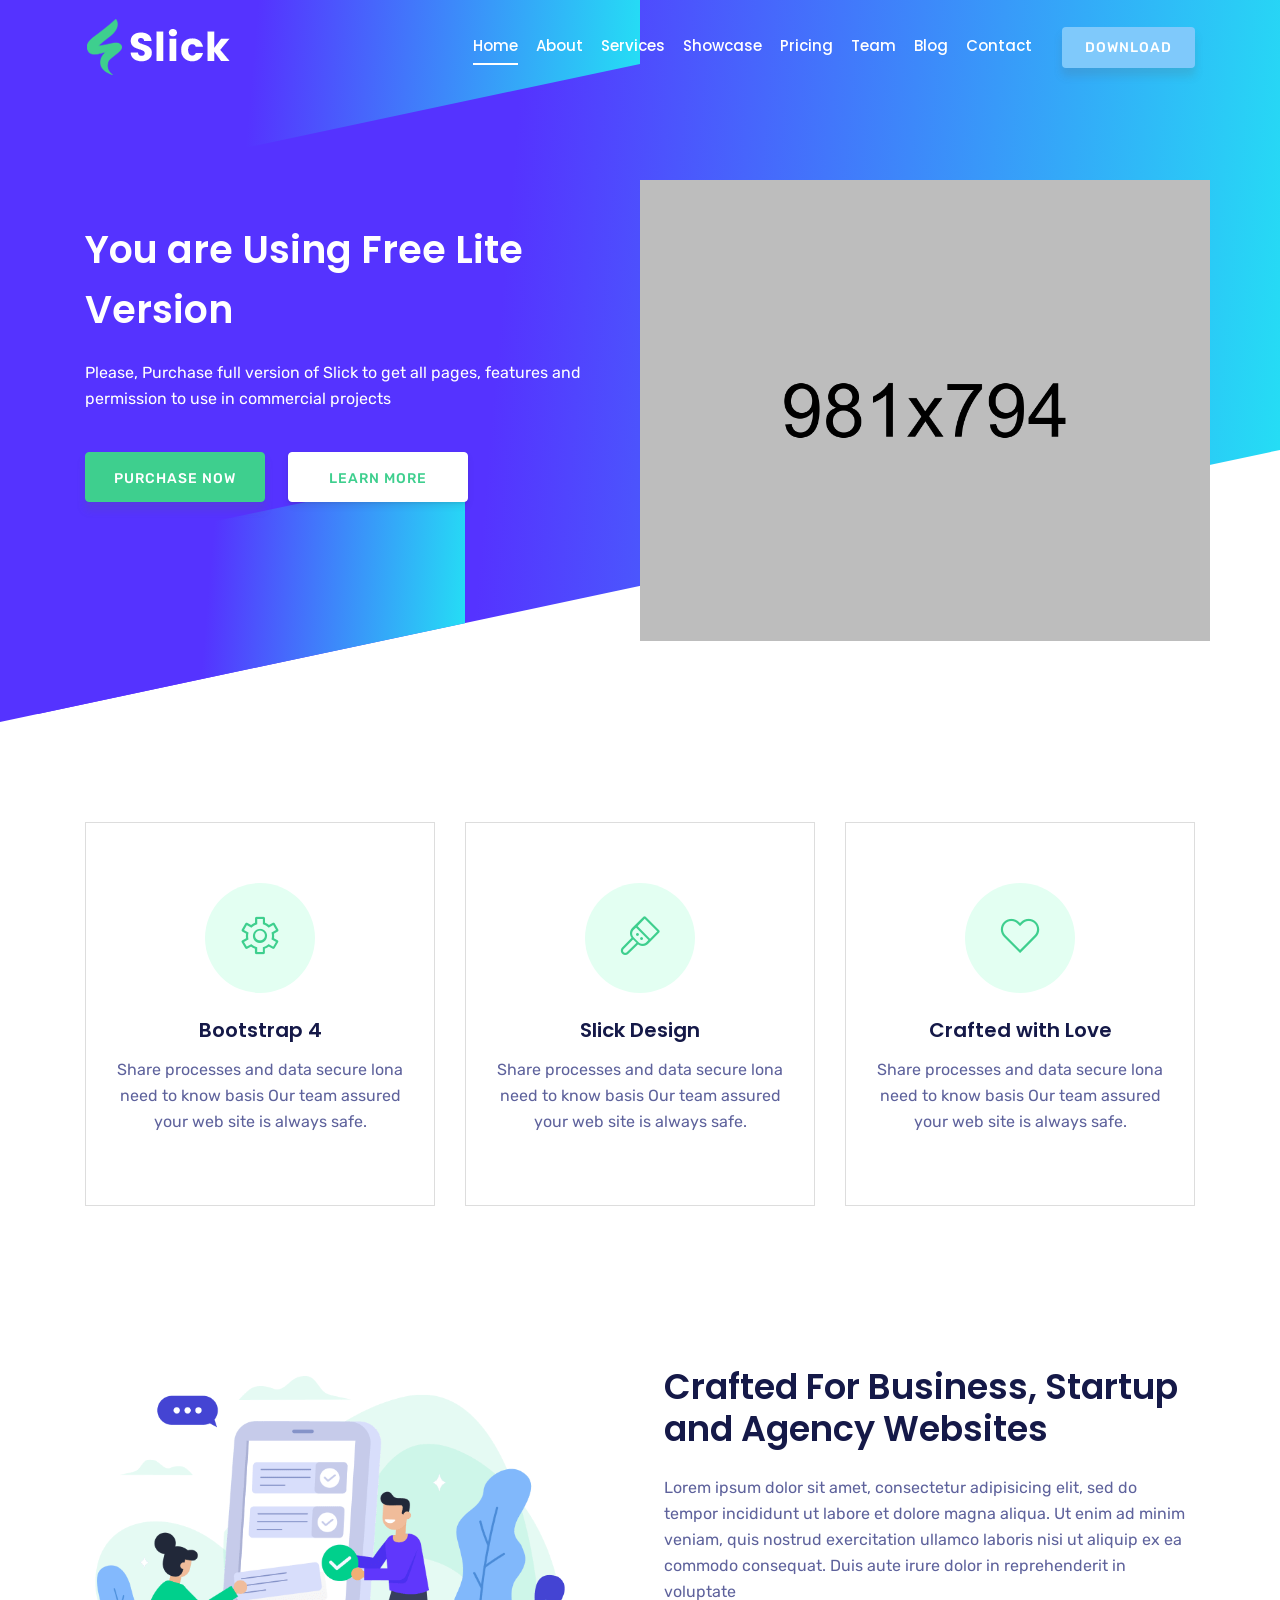
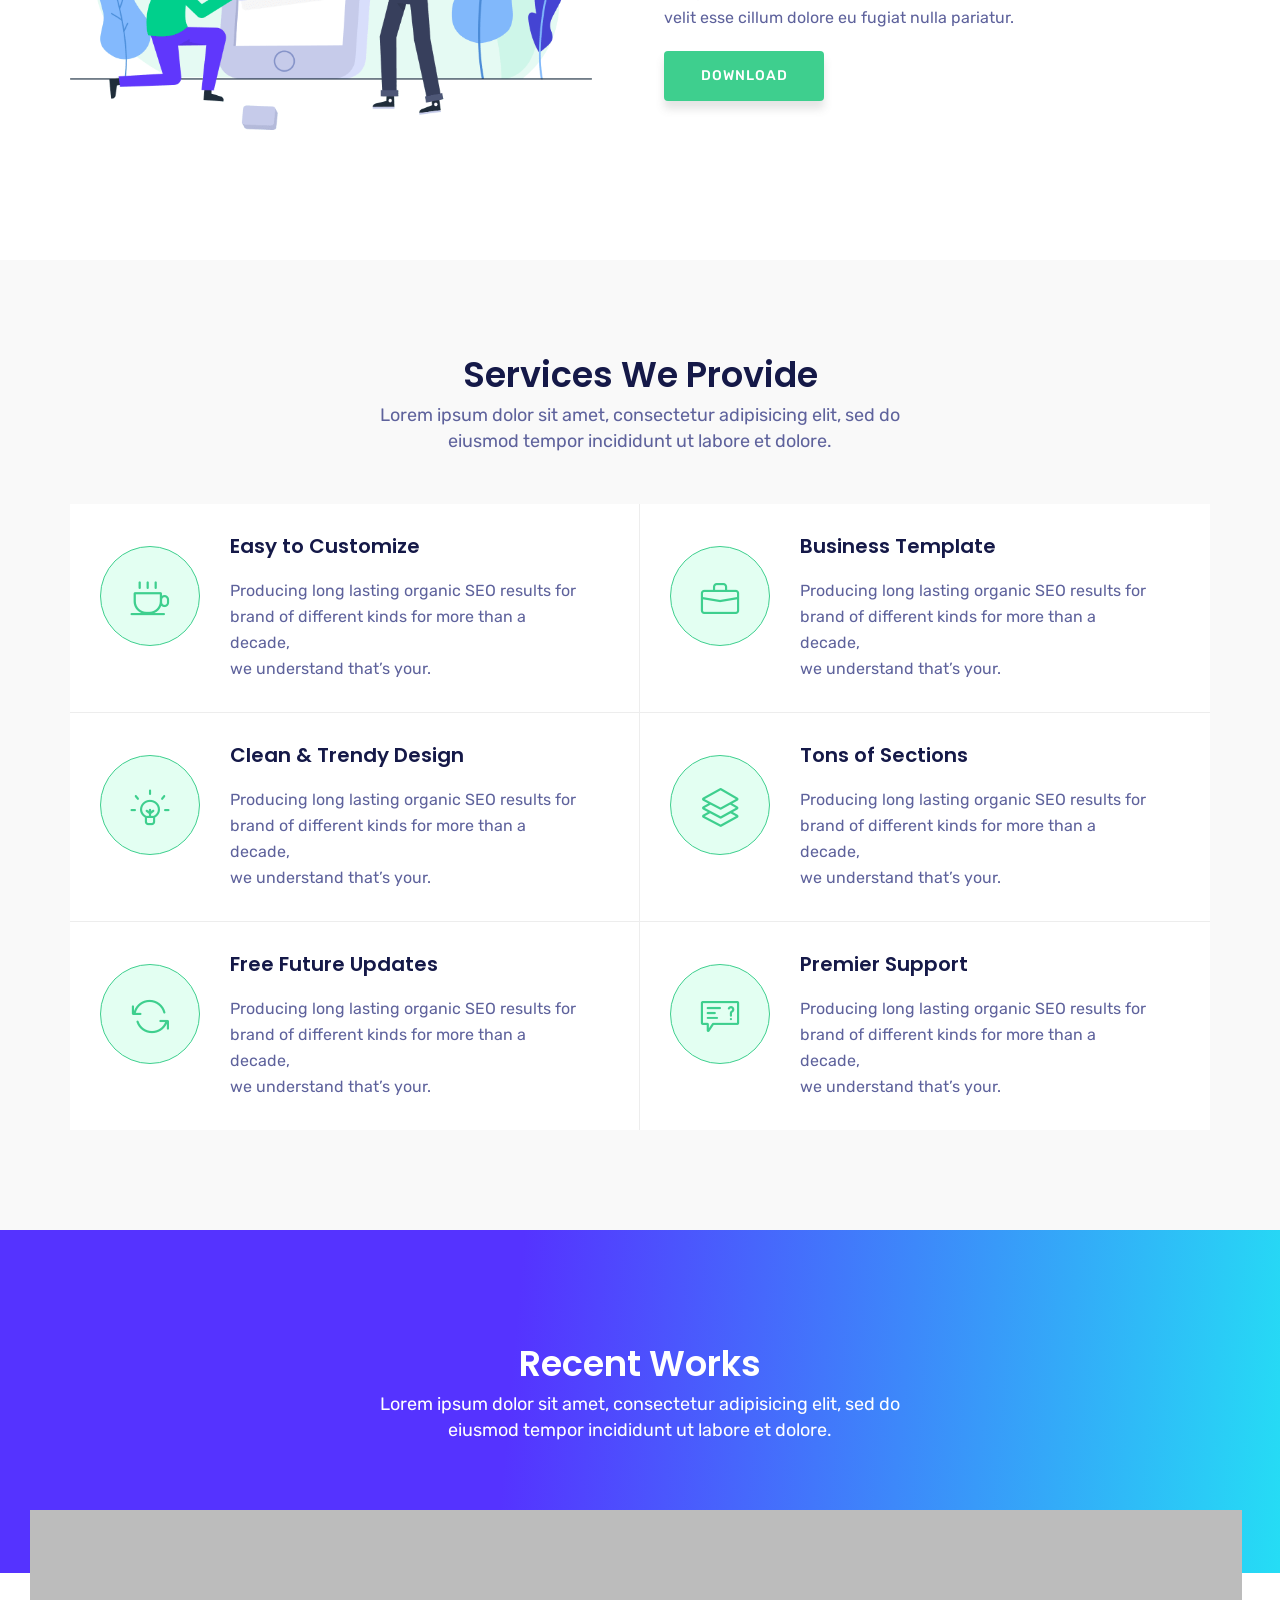
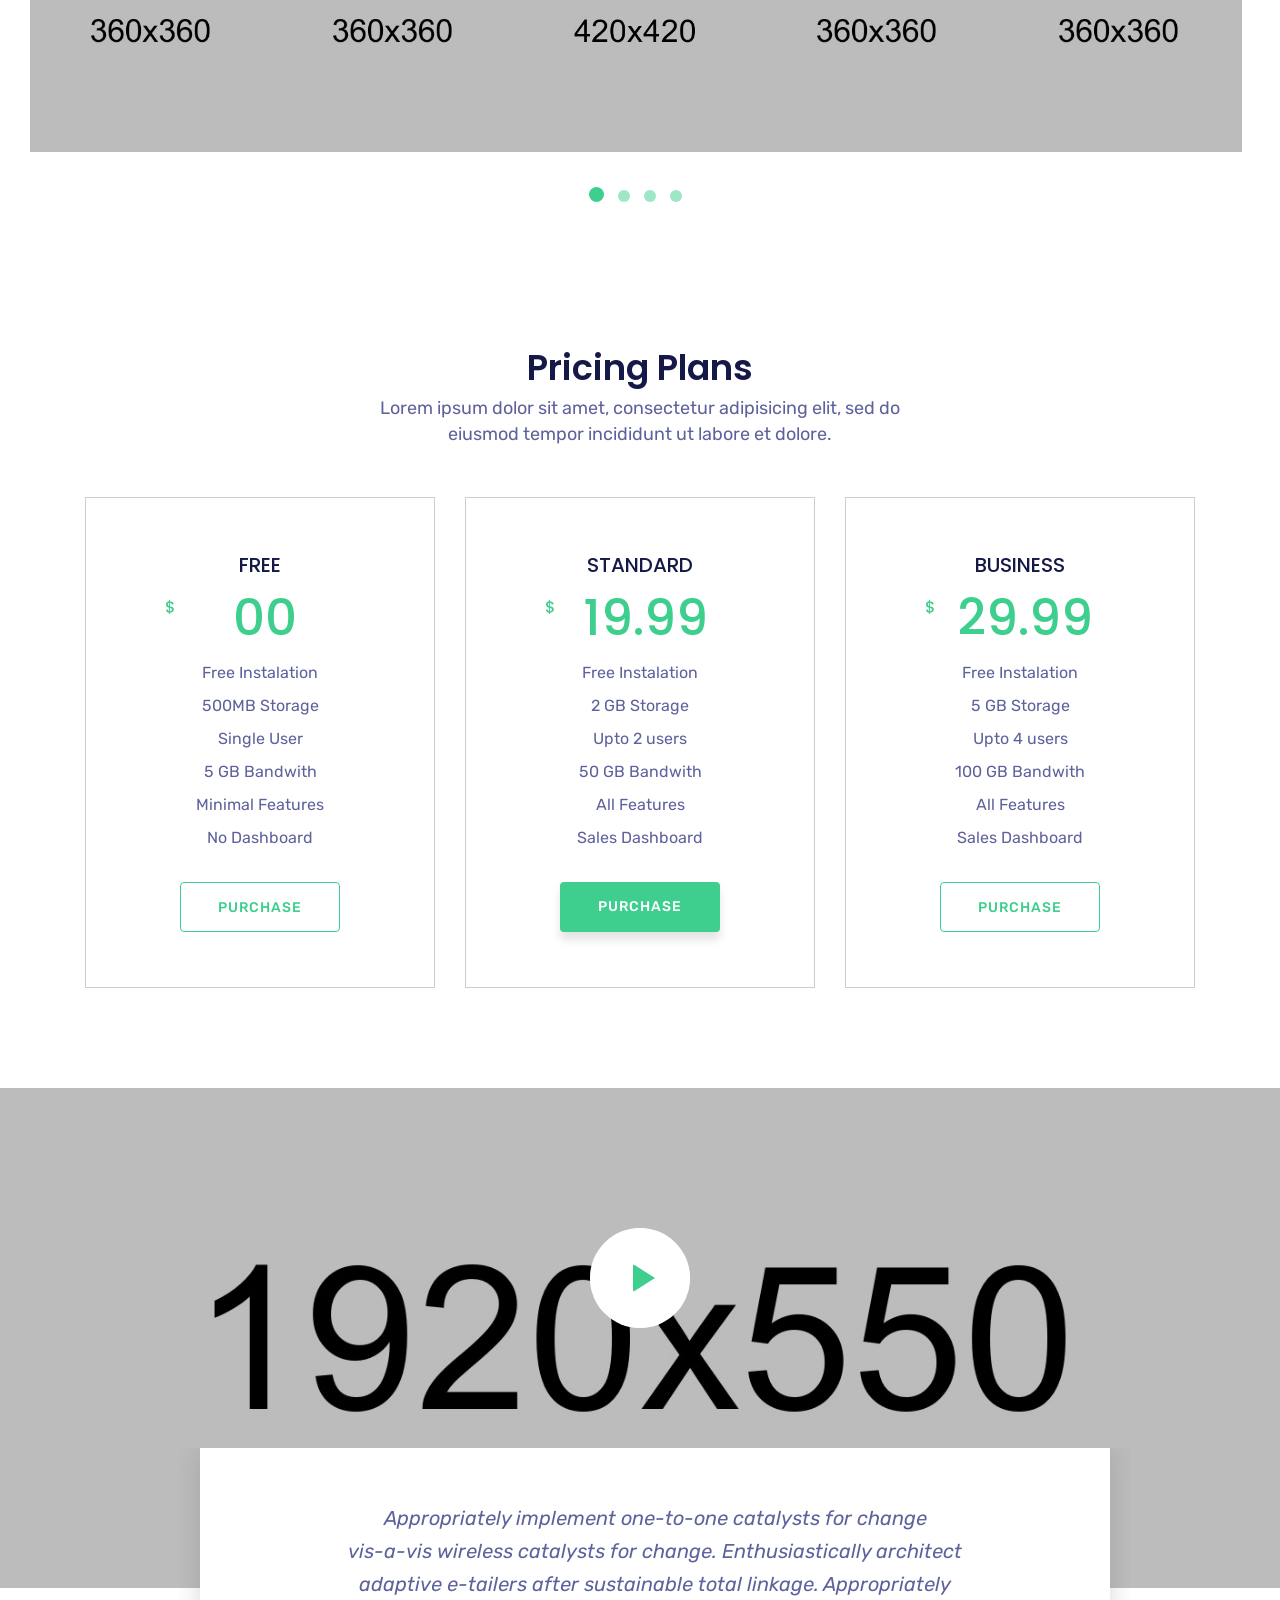
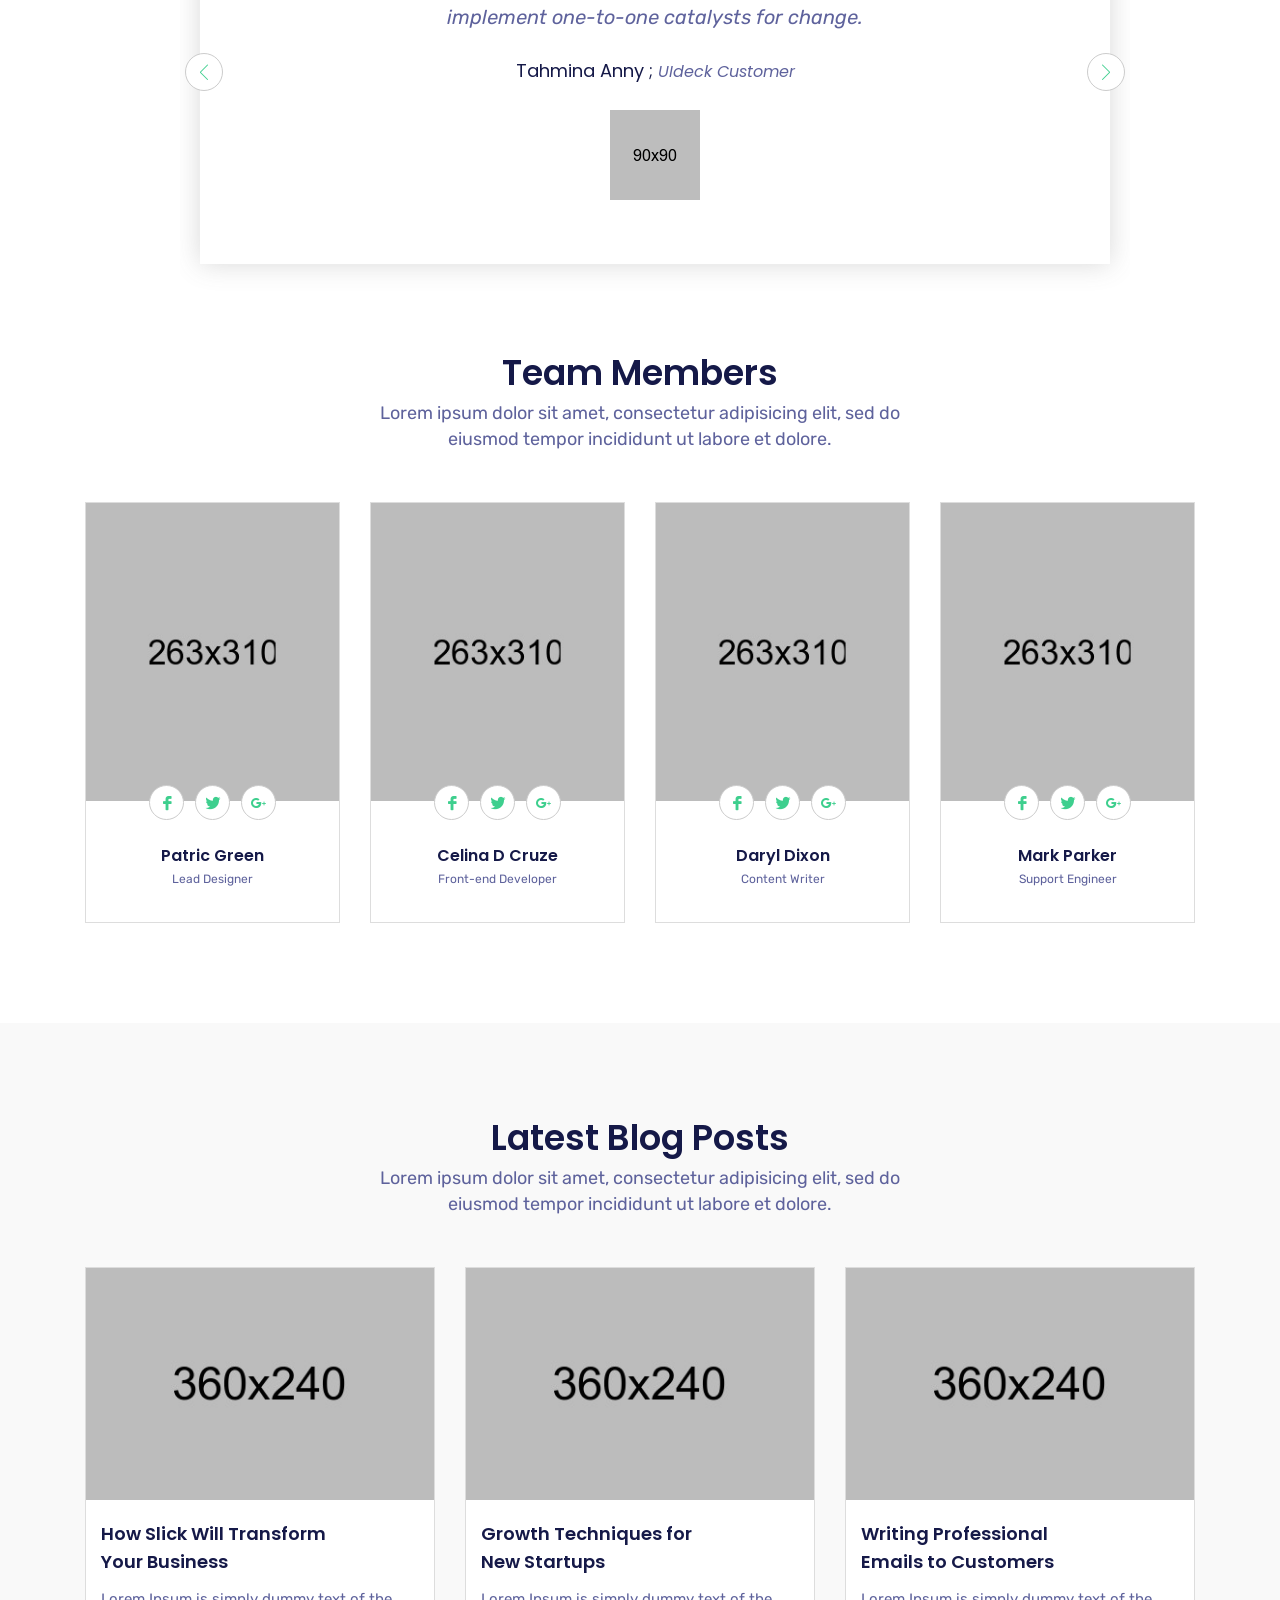
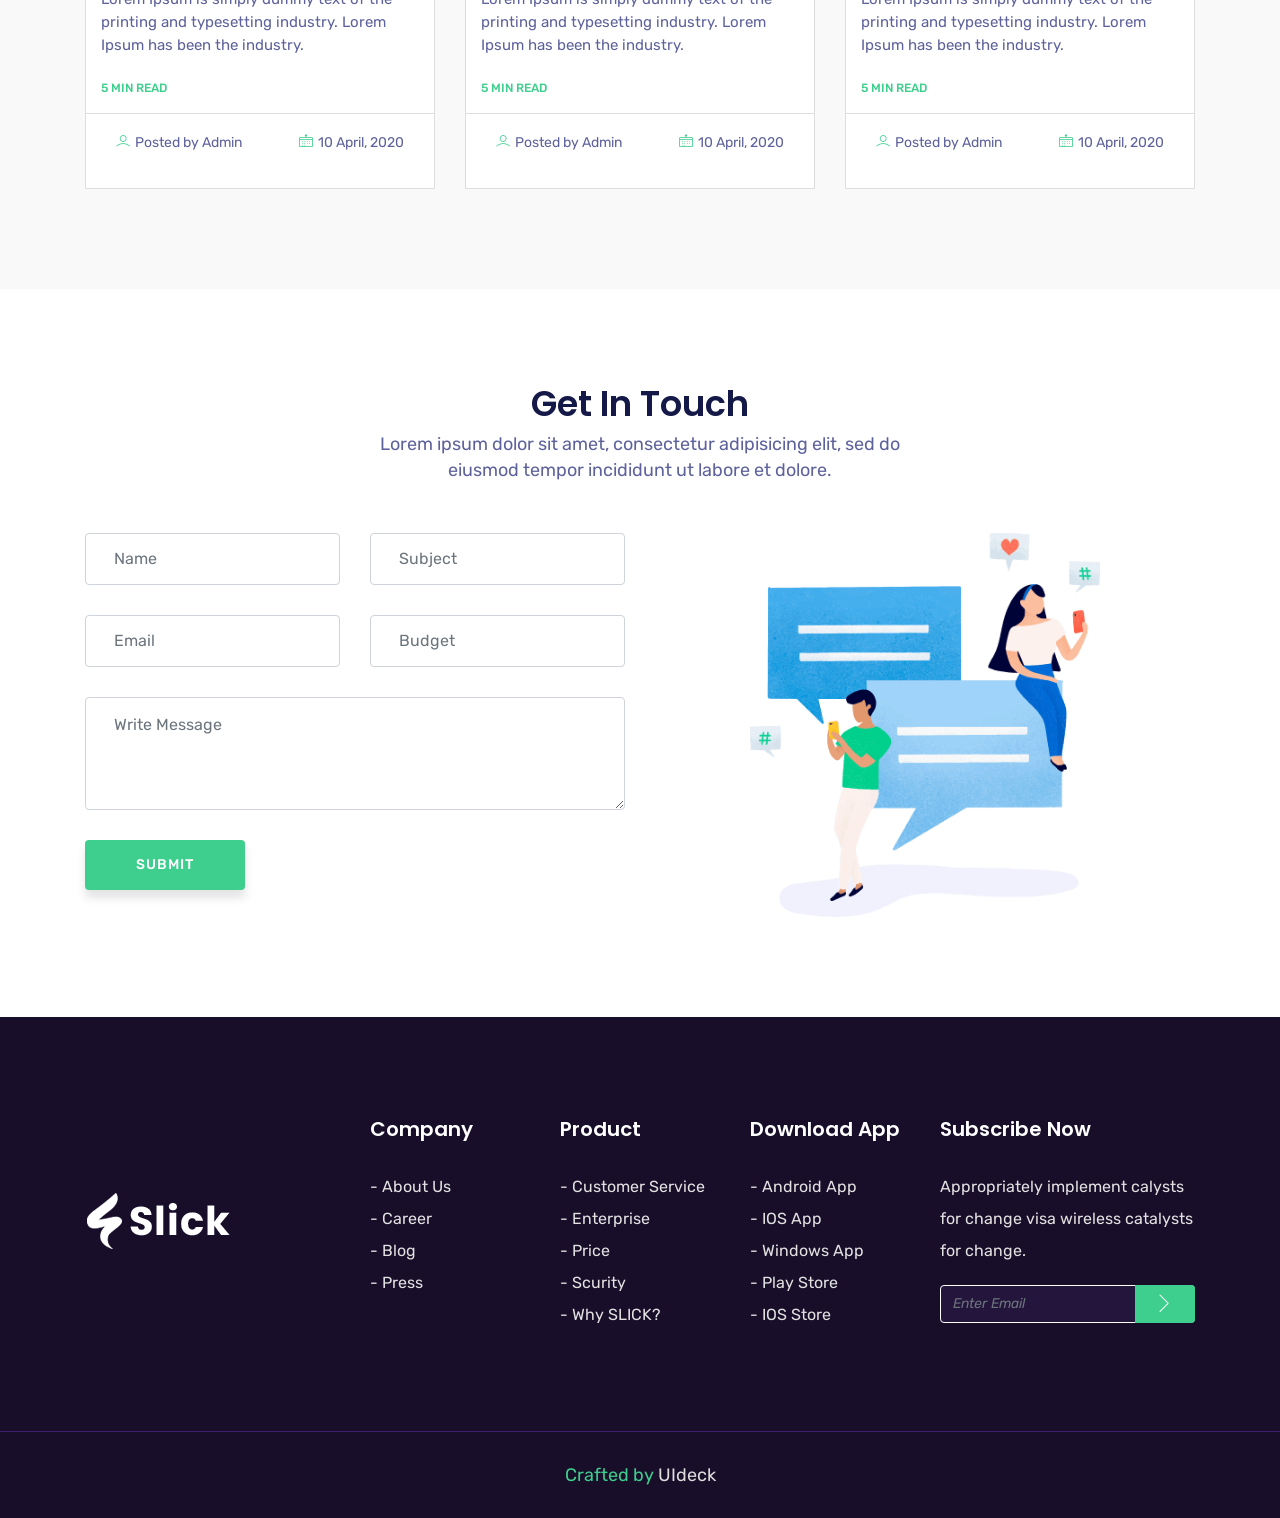
==== index.html @ 82e4c6b0 "add slick template" ====
<!DOCTYPE html>
<html lang="en">
  <head>
    <!-- Required meta tags -->
    <meta charset="utf-8">
    <meta name="viewport" content="width=device-width, initial-scale=1, shrink-to-fit=no">
    <meta name="keywords" content="Bootstrap, Landing page, Template, Business, Service">
    <meta name="viewport" content="width=device-width, initial-scale=1, maximum-scale=1">
    <meta name="author" content="Grayrids">
    <title>Slick - Bootstrap 4 Template</title>
    <!--====== Favicon Icon ======-->
    <link rel="shortcut icon" href="img/2.png" type="image/png">
    <!-- Bootstrap CSS -->
    <link rel="stylesheet" href="css/bootstrap.min.css">
    <link rel="stylesheet" href="css/animate.css">
    <link rel="stylesheet" href="css/LineIcons.css">
    <link rel="stylesheet" href="css/owl.carousel.css">
    <link rel="stylesheet" href="css/owl.theme.css">
    <link rel="stylesheet" href="css/magnific-popup.css">
    <link rel="stylesheet" href="css/nivo-lightbox.css">
    <link rel="stylesheet" href="css/main.css">    
    <link rel="stylesheet" href="css/responsive.css">

  </head>
  
  <body>

    <!-- Header Section Start -->
    <header id="home" class="hero-area">    
      <div class="overlay">
        <span></span>
        <span></span>
      </div>
      <nav class="navbar navbar-expand-md bg-inverse fixed-top scrolling-navbar">
        <div class="container">
          <a href="index.html" class="navbar-brand"><img src="img/logo.png" alt=""></a>       
          <button class="navbar-toggler" type="button" data-toggle="collapse" data-target="#navbarCollapse" aria-controls="navbarCollapse" aria-expanded="false" aria-label="Toggle navigation">
            <i class="lni-menu"></i>
          </button>
          <div class="collapse navbar-collapse" id="navbarCollapse">
            <ul class="navbar-nav mr-auto w-100 justify-content-end">
              <li class="nav-item">
                <a class="nav-link page-scroll" href="#home">Home</a>
              </li>
              <li class="nav-item">
                <a class="nav-link page-scroll" href="#services">About</a>
              </li>  
              <li class="nav-item">
                <a class="nav-link page-scroll" href="#features">Services</a>
              </li>                            
              <li class="nav-item">
                <a class="nav-link page-scroll" href="#showcase">Showcase</a>
              </li>       
              <li class="nav-item">
                <a class="nav-link page-scroll" href="#pricing">Pricing</a>
              </li>     
              <li class="nav-item">
                <a class="nav-link page-scroll" href="#team">Team</a>
              </li> 
              <li class="nav-item">
                <a class="nav-link page-scroll" href="#blog">Blog</a>
              </li>  
              <li class="nav-item">
                <a class="nav-link page-scroll" href="#contact">Contact</a>
              </li> 
              <li class="nav-item">
                <a class="btn btn-singin" href="#">Download</a>
              </li>
            </ul>
          </div>
        </div>
      </nav>  
      <div class="container">      
        <div class="row space-100">
          <div class="col-lg-6 col-md-12 col-xs-12">
            <div class="contents">
              <h2 class="head-title">You are Using Free Lite Version</h2>
              <p>Please, Purchase full version of Slick to get all pages, features and permission to use in commercial projects</p>
              <div class="header-button">
                <a href="https://rebrand.ly/slick-ud" rel="nofollow" target="_blank" class="btn btn-border-filled">Purchase Now</a>
                <a href="https://rebrand.ly/slick-ud" rel="nofollow" target="_blank" class="btn btn-border page-scroll">Learn More</a>
              </div>
            </div>
          </div>
          <div class="col-lg-6 col-md-12 col-xs-12 p-0">
            <div class="intro-img">
              <img src="img/intro.png" alt="">
            </div>            
          </div>
        </div> 
      </div>             
    </header>
    <!-- Header Section End --> 


    <!-- Services Section Start -->
    <section id="services" class="section">
      <div class="container">

        <div class="row">
          <!-- Start Col -->
          <div class="col-lg-4 col-md-6 col-xs-12">
            <div class="services-item text-center">
              <div class="icon">
                <i class="lni-cog"></i>
              </div>
              <h4>Bootstrap 4</h4>
              <p>Share processes and data secure lona need to know basis Our team assured your web site is always safe.</p>
            </div>
          </div>
          <!-- End Col -->
          <!-- Start Col -->
          <div class="col-lg-4 col-md-6 col-xs-12">
            <div class="services-item text-center">
              <div class="icon">
                <i class="lni-brush"></i>
              </div>
              <h4>Slick Design</h4>
              <p>Share processes and data secure lona need to know basis Our team assured your web site is always safe.</p>
            </div>
          </div>
          <!-- End Col -->
          <!-- Start Col -->
          <div class="col-lg-4 col-md-6 col-xs-12">
            <div class="services-item text-center">
              <div class="icon">
                <i class="lni-heart"></i>
              </div>
              <h4>Crafted with Love</h4>
              <p>Share processes and data secure lona need to know basis Our team assured your web site is always safe.</p>
            </div>
          </div>
          <!-- End Col -->

        </div>
      </div>
    </section>
    <!-- Services Section End -->



    <!-- Business Plan Section Start -->
    <section id="business-plan">
      <div class="container">

        <div class="row">
          <!-- Start Col -->
          <div class="col-lg-6 col-md-12 pl-0 pt-70 pr-5">
            <div class="business-item-img">
              <img src="img/business/business-img.png" class="img-fluid" alt="">
            </div>
          </div>
          <!-- End Col -->
          <!-- Start Col -->
          <div class="col-lg-6 col-md-12 pl-4">
            <div class="business-item-info">
              <h3>Crafted For Business, Startup and Agency Websites</h3>
              <p>Lorem ipsum dolor sit amet, consectetur adipisicing elit, sed do <br> tempor incididunt ut labore et dolore magna aliqua. Ut enim ad minim <br> veniam, quis nostrud exercitation ullamco laboris nisi ut aliquip ex ea <br> commodo consequat. Duis aute irure dolor in reprehenderit in voluptate <br> velit esse cillum dolore eu fugiat nulla pariatur.</p>

              <a class="btn btn-common" href="#">download</a>
            </div>
          </div>
          <!-- End Col -->

        </div>
      </div>
    </section>
    <!-- Business Plan Section End -->



    <!-- Cool Fetatures Section Start -->
    <section id="features" class="section">
      <div class="container">
        <!-- Start Row -->
        <div class="row">
          <div class="col-lg-12">
            <div class="features-text section-header text-center">  
              <div>   
                <h2 class="section-title">Services We Provide</h2>
                <div class="desc-text">
                  <p>Lorem ipsum dolor sit amet, consectetur adipisicing elit, sed do <br> eiusmod tempor incididunt ut labore et dolore.</p>
                </div>
              </div> 
            </div>
          </div>

        </div>
        <!-- End Row -->
        <!-- Start Row -->
        <div class="row featured-bg">
         <!-- Start Col -->
          <div class="col-lg-6 col-md-6 col-xs-12 p-0">
             <!-- Start Fetatures -->
            <div class="feature-item featured-border1">
               <div class="feature-icon float-left">
                 <i class="lni-coffee-cup"></i>
               </div>
               <div class="feature-info float-left">
                 <h4>Easy to Customize</h4>
                 <p>Producing long lasting organic SEO results for <br> brand of different kinds for more than a decade,<br> we understand that’s your.</p>
               </div>
            </div>
            <!-- End Fetatures -->
          </div>
           <!-- End Col -->
          
         <!-- Start Col -->
          <div class="col-lg-6 col-md-6 col-xs-12 p-0">
             <!-- Start Fetatures -->
            <div class="feature-item featured-border2">
               <div class="feature-icon float-left">
                 <i class="lni-briefcase"></i>
               </div>
               <div class="feature-info float-left">
                 <h4>Business Template</h4>
                 <p>Producing long lasting organic SEO results for <br> brand of different kinds for more than a decade,<br> we understand that’s your.</p>
               </div>
            </div>
            <!-- End Fetatures -->
          </div>
           <!-- End Col -->
          
         <!-- Start Col -->
          <div class="col-lg-6 col-md-6 col-xs-12 p-0">
             <!-- Start Fetatures -->
            <div class="feature-item featured-border1">
               <div class="feature-icon float-left">
                 <i class="lni-invention"></i>
               </div>
               <div class="feature-info float-left">
                 <h4>Clean & Trendy Design</h4>
                 <p>Producing long lasting organic SEO results for <br> brand of different kinds for more than a decade,<br> we understand that’s your.</p>
               </div>
            </div>
            <!-- End Fetatures -->
          </div>
           <!-- End Col -->
          
         <!-- Start Col -->
          <div class="col-lg-6 col-md-6 col-xs-12 p-0">
             <!-- Start Fetatures -->
            <div class="feature-item featured-border2">
               <div class="feature-icon float-left">
                <i class="lni-layers"></i>
               </div>
               <div class="feature-info float-left">
                 <h4>Tons of Sections</h4>
                 <p>Producing long lasting organic SEO results for <br> brand of different kinds for more than a decade,<br> we understand that’s your.</p>
               </div>
            </div>
            <!-- End Fetatures -->
          </div>
           <!-- End Col -->
          
         <!-- Start Col -->
          <div class="col-lg-6 col-md-6 col-xs-12 p-0">
             <!-- Start Fetatures -->
            <div class="feature-item featured-border3">
               <div class="feature-icon float-left">
                 <i class="lni-reload"></i>
               </div>
               <div class="feature-info float-left">
                 <h4>Free Future Updates</h4>
                 <p>Producing long lasting organic SEO results for <br> brand of different kinds for more than a decade,<br> we understand that’s your.</p>
               </div>
            </div>
            <!-- End Fetatures -->
          </div>
           <!-- End Col -->
          
         <!-- Start Col -->
          <div class="col-lg-6 col-md-6 col-xs-12 p-0">
             <!-- Start Fetatures -->
            <div class="feature-item">
               <div class="feature-icon float-left">
                 <i class="lni-support"></i>
               </div>
               <div class="feature-info float-left">
                 <h4>Premier Support</h4>
                 <p>Producing long lasting organic SEO results for <br> brand of different kinds for more than a decade,<br> we understand that’s your.</p>
               </div>
            </div>
            <!-- End Fetatures -->
          </div>
           <!-- End Col -->
          

        </div>
        <!-- End Row -->
      </div>
    </section>
    <!-- Cool Fetatures Section End --> 


    <!-- Recent Showcase Section Start -->
    <section id="showcase">
      <div class="container-fluid right-position">
        <!-- Start Row -->
        <div class="row gradient-bg">
          <div class="col-lg-12">
            <div class="showcase-text section-header text-center">  
              <div>   
                <h2 class="section-title">Recent Works</h2>
                <div class="desc-text">
                  <p>Lorem ipsum dolor sit amet, consectetur adipisicing elit, sed do</p>  
                  <p>eiusmod tempor incididunt ut labore et dolore.</p>
                </div>
              </div> 
            </div>
          </div>

        </div>
        <!-- End Row -->
        <!-- Start Row -->
        <div class="row justify-content-center showcase-area">
          <div class="col-lg-12 col-md-12 col-xs-12 pr-0">
            <div class="showcase-slider owl-carousel">
              <div class="item">
                <div class="screenshot-thumb">
                  <img src="img/showcase/01.jpg" class="img-fluid" alt="" />
                  <div class="hover-content text-center">
                    <div class="fancy-table">
                      <div class="table-cell">
                        <div class="single-text">
                          <p>Icon , Web</p>
                          <h5>Redesign Slack</h5>
                        </div>
                        <div class="zoom-icon">
                          <a class="lightbox" href="img/showcase/01.jpg"><i class="lni-zoom-in"></i></a>
                          <a href="#"><i class="lni-link"></i></a>
                        </div>
                      </div>
                    </div>
                  </div>

                </div>
              </div>
              <div class="item">
                <div class="screenshot-thumb">
                  <img src="img/showcase/02.jpg" class="img-fluid" alt="" />
                  <div class="hover-content text-center">
                    <div class="fancy-table">
                      <div class="table-cell">
                        <div class="single-text">
                          <p>Icon , Web</p>
                          <h5>Redesign Slack</h5>
                        </div>
                        <div class="zoom-icon">
                          <a class="lightbox" href="img/showcase/02.jpg"><i class="lni-zoom-in"></i></a>
                          <a href="#"><i class="lni-link"></i></a>
                        </div>
                      </div>
                    </div>
                  </div>
                </div>
              </div>
              <div class="item">
                <div class="screenshot-thumb">
                  <img src="img/showcase/03.jpg" class="img-fluid" alt="" />
                  <div class="hover-content text-center">
                    <div class="fancy-table">
                      <div class="table-cell">
                        <div class="single-text">
                          <p>Icon , Web</p>
                          <h5>Redesign Slack</h5>
                        </div>
                        <div class="zoom-icon">
                          <a class="lightbox" href="img/showcase/03.jpg"><i class="lni-zoom-in"></i></a>
                          <a href="#"><i class="lni-link"></i></a>
                        </div>
                      </div>
                    </div>
                  </div>
                </div>
              </div>
              <div class="item">
                <div class="screenshot-thumb">
                  <img src="img/showcase/04.jpg" class="img-fluid" alt="" />
                  <div class="hover-content text-center">
                    <div class="fancy-table">
                      <div class="table-cell">
                        <div class="single-text">
                          <p>Icon , Web</p>
                          <h5>Redesign Slack</h5>
                        </div>
                        <div class="zoom-icon">
                          <a class="lightbox" href="img/showcase/04.jpg"><i class="lni-zoom-in"></i></a>
                          <a href="#"><i class="lni-link"></i></a>
                        </div>
                      </div>
                    </div>
                  </div>
                </div>
              </div>
              <div class="item">
                <div class="screenshot-thumb">
                  <img src="img/showcase/05.jpg" class="img-fluid" alt="" />
                  <div class="hover-content text-center">
                    <div class="fancy-table">
                      <div class="table-cell">
                        <div class="single-text">
                          <p>Icon , Web</p>
                          <h5>Redesign Slack</h5>
                        </div>
                        <div class="zoom-icon">
                          <a class="lightbox" href="img/showcase/05.jpg"><i class="lni-zoom-in"></i></a>
                          <a href="#"><i class="lni-link"></i></a>
                        </div>
                      </div>
                    </div>
                  </div>
                </div>
              </div>
              <div class="item">
                <div class="screenshot-thumb">
                  <img src="img/showcase/01.jpg" class="img-fluid" alt="" />
                  <div class="hover-content text-center">
                    <div class="fancy-table">
                      <div class="table-cell">
                        <div class="single-text">
                          <p>Icon , Web</p>
                          <h5>Redesign Slack</h5>
                        </div>
                        <div class="zoom-icon">
                          <a class="lightbox" href="img/showcase/01.jpg"><i class="lni-zoom-in"></i></a>
                          <a href="#"><i class="lni-link"></i></a>
                        </div>
                      </div>
                    </div>
                  </div>

                </div>
              </div>
              <div class="item">
                <div class="screenshot-thumb">
                  <img src="img/showcase/02.jpg" class="img-fluid" alt="" />
                  <div class="hover-content text-center">
                    <div class="fancy-table">
                      <div class="table-cell">
                        <div class="single-text">
                          <p>Icon , Web</p>
                          <h5>Redesign Slack</h5>
                        </div>
                        <div class="zoom-icon">
                          <a class="lightbox" href="img/showcase/02.jpg"><i class="lni-zoom-in"></i></a>
                          <a href="#"><i class="lni-link"></i></a>
                        </div>
                      </div>
                    </div>
                  </div>
                </div>
              </div>
              <div class="item">
                <div class="screenshot-thumb">
                  <img src="img/showcase/03.jpg" class="img-fluid" alt="" />
                  <div class="hover-content text-center">
                    <div class="fancy-table">
                      <div class="table-cell">
                        <div class="single-text">
                          <p>Icon , Web</p>
                          <h5>Redesign Slack</h5>
                        </div>
                        <div class="zoom-icon">
                          <a class="lightbox" href="img/showcase/03.jpg"><i class="lni-zoom-in"></i></a>
                          <a href="#"><i class="lni-link"></i></a>
                        </div>
                      </div>
                    </div>
                  </div>
                </div>
              </div>
              <div class="item">
                <div class="screenshot-thumb">
                  <img src="img/showcase/04.jpg" class="img-fluid" alt="" />
                  <div class="hover-content text-center">
                    <div class="fancy-table">
                      <div class="table-cell">
                        <div class="single-text">
                          <p>Icon , Web</p>
                          <h5>Redesign Slack</h5>
                        </div>
                        <div class="zoom-icon">
                          <a class="lightbox" href="img/showcase/04.jpg"><i class="lni-zoom-in"></i></a>
                          <a href="#"><i class="lni-link"></i></a>
                        </div>
                      </div>
                    </div>
                  </div>
                </div>
              </div>
              <div class="item">
                <div class="screenshot-thumb">
                  <img src="img/showcase/05.jpg" class="img-fluid" alt="" />
                  <div class="hover-content text-center">
                    <div class="fancy-table">
                      <div class="table-cell">
                        <div class="single-text">
                          <p>Icon , Web</p>
                          <h5>Redesign Slack</h5>
                        </div>
                        <div class="zoom-icon">
                          <a class="lightbox" href="img/showcase/05.jpg"><i class="lni-zoom-in"></i></a>
                          <a href="#"><i class="lni-link"></i></a>
                        </div>
                      </div>
                    </div>
                  </div>
                </div>
              </div>
              <div class="item">
                <div class="screenshot-thumb">
                  <img src="img/showcase/01.jpg" class="img-fluid" alt="" />
                  <div class="hover-content text-center">
                    <div class="fancy-table">
                      <div class="table-cell">
                        <div class="single-text">
                          <p>Icon , Web</p>
                          <h5>Redesign Slack</h5>
                        </div>
                        <div class="zoom-icon">
                          <a class="lightbox" href="img/showcase/01.jpg"><i class="lni-zoom-in"></i></a>
                          <a href="#"><i class="lni-link"></i></a>
                        </div>
                      </div>
                    </div>
                  </div>

                </div>
              </div>
              <div class="item">
                <div class="screenshot-thumb">
                  <img src="img/showcase/02.jpg" class="img-fluid" alt="" />
                  <div class="hover-content text-center">
                    <div class="fancy-table">
                      <div class="table-cell">
                        <div class="single-text">
                          <p>Icon , Web</p>
                          <h5>Redesign Slack</h5>
                        </div>
                        <div class="zoom-icon">
                          <a class="lightbox" href="img/showcase/01.jpg"><i class="lni-zoom-in"></i></a>
                          <a href="#"><i class="lni-link"></i></a>
                        </div>
                      </div>
                    </div>
                  </div>
                </div>
              </div>
              <div class="item">
                <div class="screenshot-thumb">
                  <img src="img/showcase/03.jpg" class="img-fluid" alt="" />
                  <div class="hover-content text-center">
                    <div class="fancy-table">
                      <div class="table-cell">
                        <div class="single-text">
                          <p>Icon , Web</p>
                          <h5>Redesign Slack</h5>
                        </div>
                        <div class="zoom-icon">
                          <a class="lightbox" href="img/showcase/01.jpg"><i class="lni-zoom-in"></i></a>
                          <a href="#"><i class="lni-link"></i></a>
                        </div>
                      </div>
                    </div>
                  </div>
                </div>
              </div>
              <div class="item">
                <div class="screenshot-thumb">
                  <img src="img/showcase/04.jpg" class="img-fluid" alt="" />
                  <div class="hover-content text-center">
                    <div class="fancy-table">
                      <div class="table-cell">
                        <div class="single-text">
                          <p>Icon , Web</p>
                          <h5>Redesign Slack</h5>
                        </div>
                        <div class="zoom-icon">
                          <a class="lightbox" href="img/showcase/01.jpg"><i class="lni-zoom-in"></i></a>
                          <a href="#"><i class="lni-link"></i></a>
                        </div>
                      </div>
                    </div>
                  </div>
                </div>
              </div>
              <div class="item">
                <div class="screenshot-thumb">
                  <img src="img/showcase/05.jpg" class="img-fluid" alt="" />
                  <div class="hover-content text-center">
                    <div class="fancy-table">
                      <div class="table-cell">
                        <div class="single-text">
                          <p>Icon , Web</p>
                          <h5>Redesign Slack</h5>
                        </div>
                        <div class="zoom-icon">
                          <a class="lightbox" href="img/showcase/01.jpg"><i class="lni-zoom-in"></i></a>
                          <a href="#"><i class="lni-link"></i></a>
                        </div>
                      </div>
                    </div>
                  </div>
                </div>
              </div>
              <div class="item">
                <div class="screenshot-thumb">
                  <img src="img/showcase/01.jpg" class="img-fluid" alt="" />
                  <div class="hover-content text-center">
                    <div class="fancy-table">
                      <div class="table-cell">
                        <div class="single-text">
                          <p>Icon , Web</p>
                          <h5>Redesign Slack</h5>
                        </div>
                        <div class="zoom-icon">
                          <a class="lightbox" href="img/showcase/01.jpg"><i class="lni-zoom-in"></i></a>
                          <a href="#"><i class="lni-link"></i></a>
                        </div>
                      </div>
                    </div>
                  </div>

                </div>
              </div>
              <div class="item">
                <div class="screenshot-thumb">
                  <img src="img/showcase/02.jpg" class="img-fluid" alt="" />
                  <div class="hover-content text-center">
                    <div class="fancy-table">
                      <div class="table-cell">
                        <div class="single-text">
                          <p>Icon , Web</p>
                          <h5>Redesign Slack</h5>
                        </div>
                        <div class="zoom-icon">
                          <a class="lightbox" href="img/showcase/01.jpg"><i class="lni-zoom-in"></i></a>
                          <a href="#"><i class="lni-link"></i></a>
                        </div>
                      </div>
                    </div>
                  </div>
                </div>
              </div>
              <div class="item">
                <div class="screenshot-thumb">
                  <img src="img/showcase/03.jpg" class="img-fluid" alt="" />
                  <div class="hover-content text-center">
                    <div class="fancy-table">
                      <div class="table-cell">
                        <div class="single-text">
                          <p>Icon , Web</p>
                          <h5>Redesign Slack</h5>
                        </div>
                        <div class="zoom-icon">
                          <a class="lightbox" href="img/showcase/01.jpg"><i class="lni-zoom-in"></i></a>
                          <a href="#"><i class="lni-link"></i></a>
                        </div>
                      </div>
                    </div>
                  </div>
                </div>
              </div>
              <div class="item">
                <div class="screenshot-thumb">
                  <img src="img/showcase/04.jpg" class="img-fluid" alt="" />
                  <div class="hover-content text-center">
                    <div class="fancy-table">
                      <div class="table-cell">
                        <div class="single-text">
                          <p>Icon , Web</p>
                          <h5>Redesign Slack</h5>
                        </div>
                        <div class="zoom-icon">
                          <a class="lightbox" href="img/showcase/01.jpg"><i class="lni-zoom-in"></i></a>
                          <a href="#"><i class="lni-link"></i></a>
                        </div>
                      </div>
                    </div>
                  </div>
                </div>
              </div>
              <div class="item">
                <div class="screenshot-thumb">
                  <img src="img/showcase/05.jpg" class="img-fluid" alt="" />
                  <div class="hover-content text-center">
                    <div class="fancy-table">
                      <div class="table-cell">
                        <div class="single-text">
                          <p>Icon , Web</p>
                          <h5>Redesign Slack</h5>
                        </div>
                        <div class="zoom-icon">
                          <a class="lightbox" href="img/showcase/01.jpg"><i class="lni-zoom-in"></i></a>
                          <a href="#"><i class="lni-link"></i></a>
                        </div>
                      </div>
                    </div>
                  </div>
                </div>
              </div>
             

              
            </div>
          </div>
        </div>
        <!-- End Row -->
      </div>
    </section>
    <!-- Recent Showcase Section End --> 

    <!-- Our Pricing Plan Section Start -->
    <section id="pricing" class="section">
      <div class="container">
        <!-- Start Row -->
        <div class="row">
          <div class="col-lg-12">
            <div class="pricing-text section-header text-center">  
              <div>   
                <h2 class="section-title">Pricing Plans</h2>
                <div class="desc-text">
                  <p>Lorem ipsum dolor sit amet, consectetur adipisicing elit, sed do</p>  
                  <p>eiusmod tempor incididunt ut labore et dolore.</p>
                </div>
              </div> 
            </div>
          </div>

        </div>
        <!-- End Row -->
        <!-- Start Row -->
        <div class="row pricing-tables">
         <!--  Start Col -->
          <div class="col-lg-4 col-md-4 col-xs-12">
            <div class="pricing-table text-center">
              <div class="pricing-details">
                <h3>Free</h3>
                <h1><span>$</span>00</h1>
                <ul>
                  <li>Free Instalation</li>
                  <li>500MB Storage</li>
                  <li>Single User</li>
                  <li>5 GB Bandwith</li>
                  <li>Minimal Features</li>
                  <li>No Dashboard</li>
                </ul>
              </div>
              <div class="plan-button">
                <a href="#" class="btn btn-border">Purchase</a>
              </div>
            </div>
          </div>
           <!--  End Col -->
         <!--  Start Col -->
          <div class="col-lg-4 col-md-4 col-xs-12">
            <div class="pricing-table text-center">
              <div class="pricing-details">
                <h3>standard</h3>
                <h1><span>$</span>19.99</h1>
                <ul>
                  <li>Free Instalation</li>
                  <li>2 GB Storage</li>
                  <li>Upto 2 users</li>
                  <li>50 GB Bandwith</li>
                  <li>All Features</li>
                  <li>Sales Dashboard</li>                  
                </ul>
              </div>
              <div class="plan-button">
                <a href="#" class="btn btn-common">Purchase</a>
              </div>
            </div>
          </div>
           <!--  End Col -->
         <!--  Start Col -->
          <div class="col-lg-4 col-md-4 col-xs-12">
            <div class="pricing-table text-center">
              <div class="pricing-details">
                <h3>Business</h3>
                <h1><span>$</span>29.99</h1>
                <ul>
                  <li>Free Instalation</li>
                  <li>5 GB Storage</li>
                  <li>Upto 4 users</li>
                  <li>100 GB Bandwith</li>
                  <li>All Features</li>
                  <li>Sales Dashboard</li>
                </ul>
              </div>
              <div class="plan-button">
                <a href="#" class="btn btn-border">Purchase</a>
              </div>
            </div>
          </div>
           <!--  End Col -->

        </div>
        <!-- End Row -->
      </div>
    </section>
    <!-- Our Pricing Plan Section End --> 

    <!-- Client Testimoninals Section Start -->
    <section id="testimonial" class="section">
      <div class="container right-position">
        <!-- Start Row -->
        <div class="row">
          <div class="col-md-12 col-sm-12">
            <div class="video-promo-content text-center">

              <a id="play-video" class="video-play-button video-popup" href="https://www.youtube.com/watch?v=Y4fodpIwal8&list=RDXCElIIYx_8s&index=13">
                <span></span>
              </a>

            </div>
          </div>
        </div>
        <!-- End Row -->
        <!-- Start Row -->
        <div class="row justify-content-center testimonial-area">
          <div class="col-lg-10 col-md-12 col-sm-12 col-xs-12 pr-20 pl-20" style="overflow: hidden;padding-bottom: 60px">
            <div id="client-testimonial" class="text-center owl-carousel">
              <div class="item">
                <div class="testimonial-item">
                  <div class="content-inner">
                    <p class="description">Appropriately implement one-to-one catalysts for change <br> vis-a-vis wireless catalysts for change. Enthusiastically architect <br> adaptive e-tailers after sustainable total linkage. Appropriately <br> implement one-to-one catalysts for change.</p>
                    <div class="author-info">
                      <h5>Tahmina Anny ; <span> UIdeck Customer</span></h5>
                    </div>
                  </div>
                  <div class="client-thumb">
                    <img src="img/testimonial/01.png" alt="">
                  </div>
                </div>
              </div>
              <div class="item">
                <div class="testimonial-item">
                  <div class="content-inner">
                    <p class="description">Appropriately implement one-to-one catalysts for change <br> vis-a-vis wireless catalysts for change. Enthusiastically architect <br> adaptive e-tailers after sustainable total linkage. Appropriately <br> implement one-to-one catalysts for change.</p>
                    <div class="author-info">
                      <h5>Tahmina Anny ; <span> UIdeck Customer</span></h5>
                    </div>
                  </div>
                  <div class="client-thumb">
                    <img src="img/testimonial/01.png" alt="">
                  </div>
                </div>
              </div>
              <div class="item">
                <div class="testimonial-item">
                  <div class="content-inner">
                    <p class="description">Appropriately implement one-to-one catalysts for change <br> vis-a-vis wireless catalysts for change. Enthusiastically architect <br> adaptive e-tailers after sustainable total linkage. Appropriately <br> implement one-to-one catalysts for change.</p>
                    <div class="author-info">
                      <h5>Tahmina Anny ; <span> UIdeck Customer</span></h5>
                    </div>
                  </div>
                  <div class="client-thumb">
                    <img src="img/testimonial/01.png" alt="">
                  </div>
                </div>
              </div>
              <div class="item">
                <div class="testimonial-item">
                  <div class="content-inner">
                    <p class="description">Appropriately implement one-to-one catalysts for change <br> vis-a-vis wireless catalysts for change. Enthusiastically architect <br> adaptive e-tailers after sustainable total linkage. Appropriately <br> implement one-to-one catalysts for change.</p>
                    <div class="author-info">
                      <h5>Tahmina Anny ; <span> UIdeck Customer</span></h5>
                    </div>
                  </div>
                  <div class="client-thumb">
                    <img src="img/testimonial/01.png" alt="">
                  </div>
                </div>
              </div>
              <div class="item">
                <div class="testimonial-item">
                  <div class="content-inner">
                    <p class="description">Appropriately implement one-to-one catalysts for change <br> vis-a-vis wireless catalysts for change. Enthusiastically architect <br> adaptive e-tailers after sustainable total linkage. Appropriately <br> implement one-to-one catalysts for change.</p>
                    <div class="author-info">
                      <h5>Tahmina Anny ; <span> UIdeck Customer</span></h5>
                    </div>
                  </div>
                  <div class="client-thumb">
                    <img src="img/testimonial/01.png" alt="">
                  </div>
                </div>
              </div>
              <div class="item">
                <div class="testimonial-item">
                  <div class="content-inner">
                    <p class="description">Appropriately implement one-to-one catalysts for change <br> vis-a-vis wireless catalysts for change. Enthusiastically architect <br> adaptive e-tailers after sustainable total linkage. Appropriately <br> implement one-to-one catalysts for change.</p>
                    <div class="author-info">
                      <h5>Tahmina Anny ; <span> UIdeck Customer</span></h5>
                    </div>
                  </div>
                  <div class="client-thumb">
                    <img src="img/testimonial/01.png" alt="">
                  </div>
                </div>
              </div>

            </div>
          </div>
        </div>
        <!-- End Row -->
      </div>
    </section>
    <!-- Client Testimoninals Section End --> 


    <!-- Team section Start -->
    <section id="team" class="section">
      <div class="container">
        <!-- Start Row -->
        <div class="row">
          <div class="col-lg-12">
            <div class="team-text section-header text-center">  
              <div>   
                <h2 class="section-title">Team Members</h2>
                <div class="desc-text">
                  <p>Lorem ipsum dolor sit amet, consectetur adipisicing elit, sed do</p>  
                  <p>eiusmod tempor incididunt ut labore et dolore.</p>
                </div>
              </div> 
            </div>
          </div>

        </div>
        <!-- End Row -->
        <!-- Start Row -->
        <div class="row">
          <!-- Start Col -->
          <div class="col-lg-3 col-md-6 col-xs-12">
            <div class="single-team">
              <div class="team-thumb">
                <img src="img/team/01.jpg" class="img-fluid" alt="">
              </div>

              <div class="team-details">
              <div class="team-social-icons">
                  <ul class="social-list">
                    <li><a href="#"><i class="lni-facebook-filled"></i></a></li>
                    <li><a href="#"><i class="lni-twitter-filled"></i></a></li>
                    <li><a href="#"><i class="lni-google-plus"></i></a></li>
                  </ul>
                </div> 
                <div class="team-inner text-center">
                  <h5 class="team-title">Patric Green</h5>
                  <p>Lead Designer</p>
                </div>
              </div>
            </div>
          </div>
          <!-- Start Col -->
 
          <!-- Start Col -->
          <div class="col-lg-3 col-md-6 col-xs-12">
            <div class="single-team">
              <div class="team-thumb">
                <img src="img/team/02.jpg" class="img-fluid" alt="">
              </div>

              <div class="team-details">
              <div class="team-social-icons">
                  <ul class="social-list">
                    <li><a href="#"><i class="lni-facebook-filled"></i></a></li>
                    <li><a href="#"><i class="lni-twitter-filled"></i></a></li>
                    <li><a href="#"><i class="lni-google-plus"></i></a></li>
                  </ul>
                </div>
                <div class="team-inner text-center">
                  <h5 class="team-title">Celina D Cruze</h5>
                  <p>Front-end Developer</p>
                </div>
              </div>
            </div>
          </div>
          <!-- Start Col -->
 
          <!-- Start Col -->
          <div class="col-lg-3 col-md-6 col-xs-12">
            <div class="single-team">
              <div class="team-thumb">
                <img src="img/team/03.jpg" class="img-fluid" alt="">
              </div>

              <div class="team-details">
              <div class="team-social-icons">
                  <ul class="social-list">
                    <li><a href="#"><i class="lni-facebook-filled"></i></a></li>
                    <li><a href="#"><i class="lni-twitter-filled"></i></a></li>
                    <li><a href="#"><i class="lni-google-plus"></i></a></li>
                  </ul>
                </div>
                <div class="team-inner text-center">
                  <h5 class="team-title">Daryl Dixon</h5>
                  <p>Content Writer</p>
                </div>
              </div>
            </div>
          </div>
          <!-- Start Col -->
 
          <!-- Start Col -->
          <div class="col-lg-3 col-md-6 col-xs-12">
            <div class="single-team">
              <div class="team-thumb">
                <img src="img/team/04.jpg" class="img-fluid" alt="">
              </div>

              <div class="team-details">
                <div class="team-social-icons">
                  <ul class="social-list">
                    <li><a href="#"><i class="lni-facebook-filled"></i></a></li>
                    <li><a href="#"><i class="lni-twitter-filled"></i></a></li>
                    <li><a href="#"><i class="lni-google-plus"></i></a></li>
                  </ul>
                </div>
                <div class="team-inner text-center">
                  <h5 class="team-title">Mark Parker</h5>
                  <p>Support Engineer</p>
                </div>
              </div>
            </div>
          </div>
          <!-- Start Col -->
 

        </div>
        <!-- End Row -->
      </div>
    </section>
    <!-- Team section End -->


    <!-- Blog Section -->
    <section id="blog" class="section">
      <!-- Container Starts -->
      <div class="container">
        <!-- Start Row -->
        <div class="row">
          <div class="col-lg-12">
            <div class="blog-text section-header text-center">  
              <div>   
                <h2 class="section-title">Latest Blog Posts</h2>
                <div class="desc-text">
                  <p>Lorem ipsum dolor sit amet, consectetur adipisicing elit, sed do</p>  
                  <p>eiusmod tempor incididunt ut labore et dolore.</p>
                </div>
              </div> 
            </div>
          </div>

        </div>
        <!-- End Row -->
        <!-- Start Row -->
        <div class="row">
          <!-- Start Col -->
          <div class="col-lg-4 col-md-6 col-xs-12 blog-item">
            <!-- Blog Item Starts -->
            <div class="blog-item-wrapper">
              <div class="blog-item-img">
                <a href="single-post.html">
                  <img src="img/blog/01.jpg" class="img-fluid" alt="">
                </a>             
              </div>
              <div class="blog-item-text"> 
                <h3><a href="single-post.html">How Slick Will Transform  <br>Your Business</a></h3>
                <p>Lorem Ipsum is simply dummy text of the printing and typesetting industry. Lorem Ipsum has been the industry.</p>
                <a href="" class="read-more">5 Min read</a>
              </div>
              <div class="author">
                <span class="name"><i class="lni-user"></i><a href="#">Posted by Admin</a></span>
                <span class="date float-right"><i class="lni-calendar"></i><a href="#">10 April, 2020</a></span>
              </div>
            </div>
            <!-- Blog Item Wrapper Ends-->
          </div>
          <!-- End Col -->
          <!-- Start Col -->
          <div class="col-lg-4 col-md-6 col-xs-12 blog-item">
            <!-- Blog Item Starts -->
            <div class="blog-item-wrapper">
              <div class="blog-item-img">
                <a href="single-post.html">
                  <img src="img/blog/02.jpg" class="img-fluid" alt="">
                </a>             
              </div>
              <div class="blog-item-text"> 
                <h3><a href="single-post.html">Growth Techniques for  <br>New Startups</a></h3>
                <p>Lorem Ipsum is simply dummy text of the printing and typesetting industry. Lorem Ipsum has been the industry.</p>
                <a href="" class="read-more">5 Min read</a>
              </div>
              <div class="author">
                <span class="name"><i class="lni-user"></i><a href="#">Posted by Admin</a></span>
                <span class="date float-right"><i class="lni-calendar"></i><a href="#">10 April, 2020</a></span>
              </div>
            </div>
            <!-- Blog Item Wrapper Ends-->
          </div>
          <!-- End Col -->
          <!-- Start Col -->
          <div class="col-lg-4 col-md-6 col-xs-12 blog-item">
            <!-- Blog Item Starts -->
            <div class="blog-item-wrapper">
              <div class="blog-item-img">
                <a href="single-post.html">
                  <img src="img/blog/03.jpg" class="img-fluid" alt="">
                </a>             
              </div>
              <div class="blog-item-text"> 
                <h3><a href="single-post.html">Writing Professional <br>Emails to Customers</a></h3>
                <p>Lorem Ipsum is simply dummy text of the printing and typesetting industry. Lorem Ipsum has been the industry.</p>
                <a href="" class="read-more">5 Min read</a>
              </div>
              <div class="author">
                <span class="name"><i class="lni-user"></i><a href="#">Posted by Admin</a></span>
                <span class="date float-right"><i class="lni-calendar"></i><a href="#">10 April, 2020</a></span>
              </div>
            </div>
            <!-- Blog Item Wrapper Ends-->
          </div>
          <!-- End Col -->

        </div>
        <!-- End Row -->
      </div>
    </section>
    <!-- blog Section End -->

    <!-- Contact Us Section -->
    <section id="contact" class="section">
      <!-- Container Starts -->
      <div class="container">
        <!-- Start Row -->
        <div class="row">
          <div class="col-lg-12">
            <div class="contact-text section-header text-center">  
              <div>   
                <h2 class="section-title">Get In Touch</h2>
                <div class="desc-text">
                  <p>Lorem ipsum dolor sit amet, consectetur adipisicing elit, sed do</p>  
                  <p>eiusmod tempor incididunt ut labore et dolore.</p>
                </div>
              </div> 
            </div>
          </div>

        </div>
        <!-- End Row -->
        <!-- Start Row -->
        <div class="row">
          <!-- Start Col -->
          <div class="col-lg-6 col-md-12">
          <form id="contactForm">
            <div class="row">
              <div class="col-md-6">
                <div class="form-group">
                  <input type="text" class="form-control" id="name" name="name" placeholder="Name" required data-error="Please enter your name">
                  <div class="help-block with-errors"></div>
                </div>                                 
              </div>
              <div class="col-md-6">
                <div class="form-group">
                  <input type="text" placeholder="Subject" id="msg_subject" class="form-control" name="msg_subject" required data-error="Please enter your subject">
                  <div class="help-block with-errors"></div>
                </div> 
              </div>
              <div class="col-md-6">
                <div class="form-group">
                  <input type="text" class="form-control" id="email" name="email" placeholder="Email" required data-error="Please enter your Email">
                  <div class="help-block with-errors"></div>
                </div>                                 
              </div>
              <div class="col-md-6">
                <div class="form-group">
                  <input type="text" placeholder="Budget" id="budget" class="form-control" name="budget" required data-error="Please enter your Budget">
                  <div class="help-block with-errors"></div>
                </div> 
              </div>
              <div class="col-md-12">
                <div class="form-group"> 
                  <textarea class="form-control" id="message"  name="message" placeholder="Write Message" rows="4" data-error="Write your message" required></textarea>
                  <div class="help-block with-errors"></div>
                </div>
                <div class="submit-button">
                  <button class="btn btn-common" id="submit" type="submit">Submit</button>
                  <div id="msgSubmit" class="h3 hidden"></div> 
                  <div class="clearfix"></div> 
                </div>
              </div>
            </div>            
          </form>
          </div>
          <!-- End Col -->
          <!-- Start Col -->
          <div class="col-lg-1">
            
          </div>
          <!-- End Col -->
          <!-- Start Col -->
          <div class="col-lg-4 col-md-12">
            <div class="contact-img">
              <img src="img/contact/01.png" class="img-fluid" alt="">
            </div>
          </div>
          <!-- End Col -->
          <!-- Start Col -->
          <div class="col-lg-1">
          </div>
          <!-- End Col -->

        </div>
        <!-- End Row -->
      </div>
    </section>
    <!-- Contact Us Section End -->

    <!-- Footer Section Start -->
    <footer>
      <!-- Footer Area Start -->
      <section id="footer-Content">
        <div class="container">
          <!-- Start Row -->
          <div class="row">

          <!-- Start Col -->
            <div class="col-lg-3 col-md-6 col-sm-6 col-xs-6 col-mb-12">
              
              <div class="footer-logo">
               <img src="img/footer-logo.png" alt="">
              </div>
            </div>
             <!-- End Col -->
              <!-- Start Col -->
            <div class="col-lg-2 col-md-6 col-sm-6 col-xs-6 col-mb-12">
              <div class="widget">
                <h3 class="block-title">Company</h3>
                <ul class="menu">
                  <li><a href="#">  - About Us</a></li>
                  <li><a href="#">- Career</a></li>
                  <li><a href="#">- Blog</a></li>
                  <li><a href="#">- Press</a></li>
                </ul>
              </div>
            </div>
             <!-- End Col -->
              <!-- Start Col -->
            <div class="col-lg-2 col-md-6 col-sm-6 col-xs-6 col-mb-12">
              <div class="widget">
                <h3 class="block-title">Product</h3>
                <ul class="menu">
                  <li><a href="#">  - Customer Service</a></li>
                  <li><a href="#">- Enterprise</a></li>
                  <li><a href="#">- Price</a></li>
                  <li><a href="#">- Scurity</a></li>
                  <li><a href="#">- Why SLICK?</a></li>
                </ul>
              </div>
            </div>
             <!-- End Col -->
              <!-- Start Col -->
            <div class="col-lg-2 col-md-6 col-sm-6 col-xs-6 col-mb-12">
              <div class="widget">
                <h3 class="block-title">Download App</h3>
                <ul class="menu">
                  <li><a href="#">  - Android App</a></li>
                  <li><a href="#">- IOS App</a></li>
                  <li><a href="#">- Windows App</a></li>
                  <li><a href="#">- Play Store</a></li>
                  <li><a href="#">- IOS Store</a></li>
                </ul>
              </div>
            </div>
             <!-- End Col -->
              <!-- Start Col -->
            <div class="col-lg-3 col-md-6 col-sm-6 col-xs-6 col-mb-12">
              <div class="widget">
                <h3 class="block-title">Subscribe Now</h3>
                <p>Appropriately implement calysts for change visa wireless catalysts for change. </p>
                <div class="subscribe-area">
                  <input type="email" class="form-control" placeholder="Enter Email">
                  <span><i class="lni-chevron-right"></i></span>
                </div>
              </div>
            </div>
            <!-- End Col -->
          </div>
          <!-- End Row -->
        </div>
        <!-- Copyright Start  -->

        <div class="copyright">
          <div class="container">
            <!-- Star Row -->
            <div class="row">
              <div class="col-md-12">
                <div class="site-info text-center">
                  <p>Crafted by <a href="http://uideck.com" rel="nofollow">UIdeck</a></p>
                </div>              
                
              </div>
              <!-- End Col -->
            </div>
            <!-- End Row -->
          </div>
        </div>
      <!-- Copyright End -->
      </section>
      <!-- Footer area End -->
      
    </footer>
    <!-- Footer Section End --> 


    <!-- Go To Top Link -->
    <a href="#" class="back-to-top">
      <i class="lni-chevron-up"></i>
    </a> 

    <!-- Preloader -->
    <div id="preloader">
      <div class="loader" id="loader-1"></div>
    </div>
    <!-- End Preloader -->

    <!-- jQuery first, then Tether, then Bootstrap JS. -->
    <script src="js/jquery-min.js"></script>
    <script src="js/popper.min.js"></script>
    <script src="js/bootstrap.min.js"></script>
    <script src="js/owl.carousel.js"></script>      
    <script src="js/jquery.nav.js"></script>    
    <script src="js/scrolling-nav.js"></script>    
    <script src="js/jquery.easing.min.js"></script>     
    <script src="js/nivo-lightbox.js"></script>     
    <script src="js/jquery.magnific-popup.min.js"></script>     
    <script src="js/form-validator.min.js"></script>
    <script src="js/contact-form-script.js"></script>   
    <script src="js/main.js"></script>
    
  </body>
</html>
---- css/main.css ----
/*
Theme Name:       SlickBiz - Bootstrap 4 Template
Author:           UIdeck
Author URI:       http://uideck.com
Text Domain:      UIdeck
Domain Path:      /languages/
*/
/* ==========================================================================
   IMPORT GOOGLE FONTS
   ========================================================================== */
@import url("https://fonts.googleapis.com/css?family=Rubik:400,400i,500");
@import url("https://fonts.googleapis.com/css?family=Poppins:400,500,600");
/* ==========================================================================
   GENERAL
   ========================================================================== */
body {
  font-family: 'Rubik', sans-serif;
  color: #a0a6ad;
  font-size: 14px;
  font-weight: 400;
  background: #fff;
  overflow-x: hidden; }

html {
  overflow-x: hidden; }

p {
  font-size: 14px;
  color: #5e629c;
  line-height: 26px;
  margin-bottom: 0; }

a:hover, a:focus {
  color: #000; }

a {
  color: #000;
  -webkit-transition: all 0.3s ease-in-out;
  -moz-transition: all 0.3s ease-in-out;
  -o-transition: all 0.3s ease-in-out;
  transition: all 0.3s ease-in-out; }

h1, h2, h3, h4, h5 {
  font-family: 'Poppins', sans-serif;
  font-size: 40px;
  font-weight: 400;
  color: #151948; }

ul {
  margin: 0;
  padding: 0; }

ul li {
  list-style: none; }

a:hover,
a:focus {
  text-decoration: none;
  outline: none; }

a:not([href]):not([tabindex]) {
  color: #fff; }

a:not([href]):not([tabindex]):focus, a:not([href]):not([tabindex]):hover {
  color: #fff; }

.bg-transparent {
  background: transparent !important; }

.bg-defult {
  background: #3c9cfd !important; }

/* ==========================================================================
   Section Title
   ========================================================================== */
.section {
  padding: 130px 0px; }

.form-control:focus {
  outline: none;
  box-shadow: none; }

.section-header {
  color: #fff;
  margin-bottom: 50px;
  text-align: center;
  position: relative; }

.section-header .section-title {
  font-size: 35px;
  margin-bottom: 12px;
  font-weight: 600;
  position: relative;
  line-height: 30px; }

.section-header .desc-text p {
  font-size: 18px;
  color: #5e629c;
  line-height: 26px;
  margin-bottom: 0; }

/* ==========================================================================
   Buttons
   ========================================================================== */
.btn {
  font-size: 14px;
  padding: 10px 30px;
  border-radius: 4px;
  font-family: 'Rubik', sans-serif;
  letter-spacing: 1px;
  font-weight: 500;
  color: #fff;
  border: none;
  text-transform: uppercase;
  -webkit-transition: all 0.3s ease-in-out;
  -moz-transition: all 0.3s ease-in-out;
  -o-transition: all 0.3s ease-in-out;
  transition: all 0.3s ease-in-out;
  display: inline-block; }

.btn:focus,
.btn:active {
  box-shadow: none;
  outline: none; }

.btn-common {
  background-color: #3ecf8e;
  position: relative;
  z-index: 1;
  box-shadow: 0px 8px 9px 0px rgba(96, 94, 94, 0.17);
  width: 160px;
  height: 50px;
  padding: 14px 15px; }

.btn-common:hover {
  color: #fff;
  transform: translateY(-2px); }

.btn-light-bg {
  background-color: #ff704f; }

.btn-border {
  border-style: solid;
  border-width: 1px;
  cursor: pointer;
  background-color: transparent;
  border-color: #3ecf8e;
  color: #3ecf8e;
  width: 160px;
  height: 50px;
  padding: 14px 15px; }

.btn-border:hover {
  box-shadow: 0px 8px 9px 0px rgba(96, 94, 94, 0.17);
  transform: translateY(-2px); }

.btn-border-filled {
  cursor: pointer;
  background-color: #3ecf8e;
  border: 1px solid #3ecf8e;
  color: #fff;
  box-shadow: 0px 8px 9px 0px rgba(96, 94, 94, 0.17);
  width: 180px;
  height: 50px;
  padding: 15px 15px; }

.btn-border-filled:hover {
  color: #fff;
  background-color: transparent;
  border-color: #fff;
  transform: translateY(-2px); }

.btn-lg {
  padding: 14px 33px;
  text-transform: uppercase;
  font-size: 16px; }

.btn-rm {
  color: #3c9cfd;
  padding: 10px 0;
  text-transform: capitalize;
  font-size: 16px; }

.btn-rm i {
  vertical-align: middle; }

.btn-singin {
  background: #7fc9fb;
  color: #fff;
  padding: 10px 23px;
  margin-left: 30px;
  box-shadow: 0px 8px 9px 0px rgba(96, 94, 94, 0.17); }

.btn-singin:hover,
.btn-singin:active,
.btn-singin:focus {
  color: #fff;
  box-shadow: 0px 0px 0px 0px rgba(96, 94, 94, 0.17); }

.btn-light-singin:hover,
.btn-light-singin:active,
.btn-light-singin:focus {
  color: #fff;
  box-shadow: 0px 0px 0px 0px rgba(96, 94, 94, 0.17); }

.btn-apple {
  border-width: 2px;
  border-color: #3c96ff;
  border-style: solid;
  background: linear-gradient(to right, #3c96ff 0%, #2dfbff 100%);
  -webkit-background-clip: text;
  -webkit-text-fill-color: transparent;
  transition: all 0.3s ease-in-out;
  -moz-transition: all 0.3s ease-in-out;
  -webkit-transition: all 0.3s ease-in-out;
  -o-transition: all 0.3s ease-in-out; }

.btn-apple i {
  background: linear-gradient(to right, #3c96ff 0%, #2dfbff 100%);
  -webkit-background-clip: text;
  -webkit-text-fill-color: transparent; }

.btn-apple:hover,
.btn-apple:active,
.btn-apple:focus {
  background: linear-gradient(to right, #3c96ff 0%, #2dfbff 100%) !important;
  -webkit-background-clip: text !important;
  -webkit-text-fill-color: transparent !important; }

button:focus {
  outline: none !important; }

.btn-border-fill {
  background: #fff;
  border-color: #fff;
  color: #3c9cfd; }

.btn-subtitle {
  color: #191c1e;
  font-family: 'Poppins', sans-serif;
  background: #dbecff;
  text-align: center;
  border-radius: 30px;
  padding: 6px 30px;
  text-transform: uppercase;
  font-weight: 700;
  margin-bottom: 20px;
  font-size: 14px; }

.clear {
  clear: both; }

.mt {
  margin-top: 80px; }

.mt-30 {
  margin-top: 30px; }

.mb-30 {
  margin-bottom: 30px; }

.pt-30 {
  padding-top: 30px; }

.pb-30 {
  padding-bottom: 30px; }

.pt-70 {
  padding-top: 70px; }

.mb-50 {
  margin-bottom: 50px; }

.padding-0 {
  padding: 0; }

.pr-20 {
  padding-right: 20px; }

.pl-20 {
  padding-left: 20px; }

.pl-70 {
  padding-left: 70px; }

.pr-70 {
  padding-right: 70px; }

/* Preloader */
#preloader {
  position: fixed;
  top: 0;
  left: 0;
  right: 0;
  bottom: 0;
  background-color: #fff;
  z-index: 9999999; }

.loader {
  top: 50%;
  width: 50px;
  height: 50px;
  border-radius: 100%;
  position: relative;
  margin: 0 auto; }

#loader-1:before, #loader-1:after {
  content: "";
  position: absolute;
  top: -10px;
  left: -10px;
  width: 100%;
  height: 100%;
  border-radius: 100%;
  border: 7px solid transparent;
  border-top-color: #3c9cfd; }

#loader-1:before {
  z-index: 100;
  animation: spin 2s infinite; }

#loader-1:after {
  border: 7px solid #fafafa; }

@keyframes spin {
  0% {
    -webkit-transform: rotate(0deg);
    -ms-transform: rotate(0deg);
    -o-transform: rotate(0deg);
    transform: rotate(0deg); }
  100% {
    -webkit-transform: rotate(360deg);
    -ms-transform: rotate(360deg);
    -o-transform: rotate(360deg);
    transform: rotate(360deg); } }

/* ========================================================================== 
   Scroll To Up 
   ========================================================================== */
.back-to-top {
  display: none;
  position: fixed;
  bottom: 18px;
  right: 15px;
  width: 45px;
  height: 45px;
  line-height: 50px;
  cursor: pointer;
  text-align: center;
  border-radius: 4px;
  background: #5533ff;
  background: linear-gradient(95deg, #5533ff 40%, #25ddf5 100%);
  box-shadow: 0px 8px 9px 0px rgba(96, 94, 94, 0.17);
  z-index: 9999999; }

.back-to-top i {
  color: #fff;
  font-size: 20px;
  -webkit-transition: all 0.3s ease-in-out;
  -moz-transition: all 0.3s ease-in-out;
  -o-transition: all 0.3s ease-in-out;
  transition: all 0.3s ease-in-out; }

/* ==========================================================================
   Navbar Style
   ========================================================================== */
.logo-menu a {
  font-size: 20px;
  color: #fff; }

.menu-bg {
  background: #5533ff;
  background: linear-gradient(95deg, #5533ff 40%, #25ddf5 100%) !important;
  box-shadow: 0 0 7px 1px rgba(0, 0, 0, 0.1);
  z-index: 9999;
  padding: 5px;
  -webkit-transition: all 0.5s ease-in-out;
  transition: all 0.5s ease-in-out; }

.menu-bg .menu-button {
  top: 0; }

.menu-bg .menu-button:hover {
  cursor: pointer;
  color: #3c9cfd; }

.menu-bg .logo-menu a {
  color: #3c9cfd; }

.menu-bg .navbar-nav .nav-link {
  color: #ffffff !important; }

.menu-bg .navbar-nav .nav-link:hover {
  color: #ffffff !important; }

.menu-bg .navbar-nav .active {
  color: #ffffff !important; }

.navbar-expand-md .navbar-nav .nav-link {
  color: #fff;
  font-size: 16px;
  padding: 8px 0px;
  margin-left: 26px;
  font-family: 'Poppins', sans-serif;
  position: relative;
  font-weight: 500; }

.navbar-expand-md .navbar-nav .nav-link:before {
  content: '';
  position: absolute;
  bottom: 0;
  left: 0;
  width: 0;
  height: 2px;
  background: #ffffff;
  -webkit-transition: 0.3s;
  -moz-transition: 0.3s;
  transition: 0.3s; }

.navbar-expand-md .navbar-nav .active::before,
.navbar-expand-md .navbar-nav .nav-link:hover::before {
  width: 100%; }

.navbar-brand {
  color: #fff; }

.navbar-expand-md .navbar-nav .nav-link:focus,
.navbar-expand-md .navbar-nav .nav-link:hover,
.navbar-expand-md .navbar-nav .nav-link:hover:before {
  color: #ffffff; }

.navbar-expand-md .navbar-nav .active > .nav-link,
.navbar-expand-md .navbar-nav .nav-link.active,
.navbar-expand-md .navbar-nav .nav-link.active:before,
.navbar-expand-md .navbar-nav .nav-link.open,
.navbar-expand-md .navbar-nav .open > .nav-link {
  color: #ffffff; }

.navbar-expand-md .navbar-toggler {
  background: transparent;
  border: 1px solid #fff;
  border-radius: 3px;
  margin: 5px;
  cursor: pointer;
  float: right; }

.navbar-expand-md .navbar-toggler i {
  color: #fff !important; }

.navbar-expand-md .navbar-toggler:focus {
  outline: none; }

/* ==========================================================================
   Hero Area
   ========================================================================== */
.hero-area {
  position: relative; }
  .hero-area .overlay {
    position: absolute;
    width: 100%;
    height: 100%;
    top: 0px;
    left: 0px;
    background: #5533ff;
    background: linear-gradient(95deg, #5533ff 40%, #25ddf5 100%);
    -webkit-transform: skewY(-12deg);
    transform: skewY(-12deg);
    -webkit-transform-origin: 0;
    transform-origin: 0;
    z-index: -12; }
    .hero-area .overlay :nth-child(1) {
      width: 33.33333%;
      width: calc(100% / 2);
      top: 0;
      left: 16.66666%;
      left: calc(calc(100% / 3) / 2);
      right: auto;
      background: #5533ff;
      background: linear-gradient(95deg, #5533ff 40%, #25ddf5 100%);
      height: 200px; }
    .hero-area .overlay :nth-child(2) {
      width: 33.33333%;
      width: calc(100% /3);
      bottom: 0;
      background: #5533ff;
      background: linear-gradient(95deg, #5533ff 40%, #25ddf5 100%);
      position: absolute;
      height: 155px;
      left: 3%; }
  .hero-area .contents {
    padding: 220px 0; }
    .hero-area .contents h2 {
      color: #fff;
      font-size: 38px;
      font-weight: 600;
      line-height: 60px;
      margin-bottom: 20px; }
    .hero-area .contents p {
      color: #fff;
      font-size: 18px;
      line-height: 26px; }
    .hero-area .contents .btn {
      margin-top: 40px;
      margin-right: 20px;
      text-transform: uppercase;
      width: 180px;
      height: 50px;
      padding: 15px 15px; }
    .hero-area .contents .btn-border {
      border: 1px solid #fff;
      color: #3ecf8e !important;
      -webkit-box-shadow: 0 4px 6px rgba(50, 50, 93, 0.11), 0 1px 3px rgba(0, 0, 0, 0.08);
      box-shadow: 0 4px 6px rgba(50, 50, 93, 0.11), 0 1px 3px rgba(0, 0, 0, 0.08);
      width: 180px;
      height: 50px;
      padding: 15px 15px;
      background: #fff; }
      .hero-area .contents .btn-border:hover {
        background: #fff;
        color: #3ecf8e; }
  .hero-area .intro-img {
    padding: 180px 0 0px; }
    .hero-area .intro-img img {
      display: block;
      height: auto;
      max-width: 100%; }

/* ==========================================================================
   About 
   ========================================================================== */
#services .services-item {
  padding: 60px 30px;
  border: 1px solid #ddd;
  -moz-transition: all .8s ease;
  -webkit-transition: all .8s ease;
  transition: all .8s ease; }
  #services .services-item:hover {
    border: 1px solid #3ecf8e;
    box-shadow: 0px 0px 25px 0px rgba(95, 95, 95, 0.24);
    -moz-transition: all .4s ease;
    -webkit-transition: all .4s ease;
    transition: all .4s ease; }
  #services .services-item .icon {
    background: #e3fff2;
    width: 110px;
    height: 110px;
    margin: 0px auto;
    margin-bottom: 0px;
    text-align: center;
    display: block;
    border-radius: 50%;
    position: relative;
    margin-bottom: 25px; }
  #services .services-item .icon i {
    font-size: 40px;
    color: #3ecf8e;
    position: absolute;
    left: 0;
    right: 0;
    top: 30%; }
  #services .services-item h4 {
    font-size: 20px;
    font-weight: 600;
    color: #151948;
    margin-bottom: 15px; }
  #services .services-item p {
    font-size: 16px;
    margin-bottom: 10px;
    color: #5e629c; }

/* ==========================================================================
   business-plan Section 
   ========================================================================== */
#business-plan {
  padding-bottom: 130px; }
  #business-plan .container-fluid {
    padding-right: 30px;
    padding-left: 30px; }
  #business-plan .business-item-info {
    margin-top: 60px; }
    #business-plan .business-item-info h3 {
      font-size: 35px;
      font-weight: 600;
      margin-bottom: 25px; }
    #business-plan .business-item-info p {
      font-size: 16px;
      margin-bottom: 20px; }

/* ==========================================================================
   Features 
   ========================================================================== */
#features {
  background: #f9f9f9; }
  #features .featured-bg {
    background: #fff; }
  #features .featured-border1 {
    border-bottom: 1px solid #ededed;
    border-right: 1px solid #ededed; }
  #features .featured-border2 {
    border-bottom: 1px solid #ededed; }
  #features .featured-border3 {
    border-right: 1px solid #ededed; }
  #features .feature-item {
    padding: 30px;
    overflow: hidden;
    -moz-transition: all .8s ease;
    -webkit-transition: all .8s ease;
    transition: all .8s ease; }
    #features .feature-item .feature-icon {
      background: #e3fff2;
      width: 100px;
      height: 100px;
      margin: 0px auto;
      margin-top: 0px;
      margin-right: auto;
      margin-bottom: 0px;
      margin-bottom: 0px;
      margin-bottom: 0px;
      text-align: center;
      display: block;
      border-radius: 50%;
      position: relative;
      margin-right: 30px;
      border: 1px solid #3ecf8e;
      margin-top: 12px; }
      #features .feature-item .feature-icon i {
        font-size: 40px;
        color: #3ecf8e;
        position: absolute;
        left: 0;
        right: 0;
        top: 32%; }
    #features .feature-item h4 {
      font-size: 20px;
      font-weight: 600;
      margin-bottom: 20px; }
    #features .feature-item p {
      font-size: 16px;
      display: block; }
    #features .feature-item:hover {
      box-shadow: 0px 0px 25px 0px rgba(95, 95, 95, 0.24);
      -moz-transition: all .8s ease;
      -webkit-transition: all .8s ease;
      transition: all .8s ease; }
    #features .feature-item:hover .feature-icon {
      background: #3ecf8e;
      -moz-transition: all .8s ease;
      -webkit-transition: all .8s ease;
      transition: all .8s ease; }
    #features .feature-item:hover .feature-icon i {
      color: #fff;
      -moz-transition: all .8s ease;
      -webkit-transition: all .8s ease;
      transition: all .8s ease; }

/* ==========================================================================
   Features 
   ========================================================================== */
#download-app {
  padding-bottom: 100px; }
  #download-app .download-info {
    padding-top: 30px; }
    #download-app .download-info h3 {
      font-size: 35px;
      font-weight: 600;
      margin-bottom: 20px;
      line-height: 44px; }
    #download-app .download-info p {
      font-size: 16px;
      display: block;
      margin-bottom: 35px; }
    #download-app .download-info .downlaod-btn {
      padding-bottom: 50px;
      border-bottom: 1px solid #ff704f;
      margin-bottom: 40px; }
    #download-app .download-info .downlaod-btn a.play-store {
      font-size: 12px;
      box-shadow: 0px 10px 20px 2px rgba(255, 112, 79, 0.24);
      border-radius: 35px;
      text-transform: inherit;
      text-align: left;
      padding: 15px 80px;
      width: 195px;
      height: 65px;
      line-height: 18px;
      margin-right: 35px;
      background: #ff704f;
      background-position-x: left;
      background-position-y: center;
      background-position: 20%; }
    #download-app .download-info .downlaod-btn a {
      position: relative; }
    #download-app .download-info .downlaod-btn a.play-store span {
      font-size: 15px;
      font-weight: 500; }
    #download-app .download-info .downlaod-btn a.play-store i {
      position: absolute;
      left: 40px;
      font-size: 28px;
      color: #fff;
      top: 18px; }
    #download-app .download-info .downlaod-btn a.ios-store i {
      position: absolute;
      left: 40px;
      font-size: 28px;
      color: #000;
      top: 18px; }
    #download-app .download-info .downlaod-btn a.ios-store {
      border: 1px solid #ff704f;
      color: #151948;
      font-size: 12px;
      box-shadow: 0px 10px 20px 2px rgba(255, 112, 79, 0.24);
      border-radius: 35px;
      text-transform: inherit;
      text-align: left;
      padding: 15px 80px;
      width: 195px;
      height: 65px;
      line-height: 18px;
      margin-right: 35px;
      background: #fff;
      background-position-x: left;
      background-position-y: center;
      background-position: 20%;
      position: relative; }
    #download-app .download-info .downlaod-btn a.play-store:hover {
      color: #151948;
      -webkit-transition: all 0.8s ease-in-out;
      -moz-transition: all 0.8s ease-in-out;
      -o-transition: all 0.8s ease-in-out;
      transition: all 0.8s ease-in-out; }
    #download-app .download-info .downlaod-btn a.ios-store span {
      font-size: 15px; }
    #download-app .download-info .downlaod-btn a.ios-store:hover {
      color: #ff704f;
      -webkit-transition: all 0.8s ease-in-out;
      -moz-transition: all 0.8s ease-in-out;
      -o-transition: all 0.8s ease-in-out;
      transition: all 0.8s ease-in-out; }
  #download-app .download-statatics h3 {
    color: #151948;
    font-size: 30px;
    font-weight: 600;
    margin-bottom: 0px; }
  #download-app .download-statatics p {
    font-size: 18px;
    color: #5e629c; }

/* ==========================================================================
   Showcase 
   ========================================================================== */
#showcase {
  padding-bottom: 375px; }
  #showcase .right-position {
    position: relative; }
  #showcase .showcase-area {
    position: absolute;
    width: 97%;
    z-index: 12;
    top: 260px;
    margin: 0px auto; }
  #showcase .showcase-text h2 {
    color: #fff; }
  #showcase .showcase-text p {
    color: #fff; }
  #showcase .gradient-bg {
    background: #5533ff;
    background: linear-gradient(95deg, #5533ff 40%, #25ddf5 100%);
    padding: 119px 0px 80px 0px; }
  #showcase .showcase-slider .owl-controls .owl-page.active span, #showcase .showcase-slider .owl-controls.clickable .owl-page:hover span {
    filter: Alpha(Opacity=100);
    opacity: 1;
    background: #3ecf8e; }
  #showcase .showcase-slider .owl-controls .owl-page span {
    display: block;
    width: 12px;
    height: 12px;
    margin: 5px 7px;
    filter: Alpha(Opacity=50);
    opacity: 0.5;
    -webkit-border-radius: 20px;
    -moz-border-radius: 20px;
    border-radius: 20px;
    background: #3ecf8e; }
  #showcase .showcase-slider .owl-controls .active span {
    width: 15px;
    height: 15px; }
  #showcase .showcase-slider .screenshot-thumb {
    width: 100%;
    height: 100%;
    position: relative; }
    #showcase .showcase-slider .screenshot-thumb .fancy-table {
      padding-top: 72px; }
    #showcase .showcase-slider .screenshot-thumb p {
      color: #fff;
      font-size: 16px;
      font-style: italic;
      margin-bottom: 10px; }
    #showcase .showcase-slider .screenshot-thumb h5 {
      font-size: 20px;
      color: #fff;
      display: block;
      font-weight: 600; }
    #showcase .showcase-slider .screenshot-thumb .zoom-icon a {
      display: inline-block;
      margin: 8px; }
    #showcase .showcase-slider .screenshot-thumb .zoom-icon a:hover i {
      color: #000;
      -webkit-transition: all 200ms ease-in;
      -ms-transition: all 200ms ease-in;
      -moz-transition: all 200ms ease-in;
      transition: all 200ms ease-in; }
    #showcase .showcase-slider .screenshot-thumb .zoom-icon a i {
      color: #fff;
      font-size: 20px; }
  #showcase .showcase-slider .screenshot-thumb > .hover-content {
    background-color: #3ecf8e;
    opacity: 0.90;
    height: 85%;
    left: 0;
    opacity: 0;
    position: absolute;
    top: 0;
    -webkit-transition-duration: 500ms;
    -o-transition-duration: 500ms;
    transition-duration: 500ms;
    width: 83%;
    margin: 25px; }
  #showcase .showcase-slider .screenshot-thumb:hover .hover-content {
    opacity: 0.8;
    -webkit-transition-duration: 500ms;
    -o-transition-duration: 500ms;
    transition-duration: 500ms; }
  #showcase .showcase-slider .owl-wrapper-outer {
    padding: 20px 0px; }

/* ==========================================================================
   Testimonial section
   ========================================================================== */
#testimonial {
  margin-bottom: 270px;
  background: url(../img/bg/testimonial-bg.jpg) no-repeat center center;
  -webkit-background-size: cover;
  -moz-background-size: cover;
  -o-background-size: cover;
  background-size: cover; }
  #testimonial .right-position {
    position: relative; }
  #testimonial .testimonial-area {
    position: absolute;
    width: 100%;
    z-index: 12;
    top: 260px;
    margin: 0px auto; }
  #testimonial #client-testimonial {
    background-color: #fff;
    padding: 54px;
    -webkit-box-shadow: 0px 0px 25px 0px rgba(95, 95, 95, 0.24);
    -moz-box-shadow: 0px 0px 25px 0px rgba(95, 95, 95, 0.24);
    box-shadow: 0px 0px 25px 0px rgba(95, 95, 95, 0.24); }
    #testimonial #client-testimonial .content-inner p {
      font-size: 24px;
      color: #5e629c;
      font-style: italic;
      line-height: 35px; }
    #testimonial #client-testimonial .author-info {
      padding-top: 26px;
      padding-bottom: 20px; }
    #testimonial #client-testimonial .author-info h5 {
      color: #151948;
      font-size: 18px; }
    #testimonial #client-testimonial h5 span {
      font-size: 16px;
      color: #5e629c;
      font-style: italic; }
    #testimonial #client-testimonial .owl-controls .owl-buttons div.owl-prev {
      color: #3ecf8e;
      display: inline-block;
      zoom: 1;
      *display: inline;
      margin: 5px;
      font-size: 16px;
      -webkit-border-radius: 30px;
      -moz-border-radius: 30px;
      border-radius: 50px;
      background: #fff;
      filter: Alpha(Opacity=50);
      position: absolute;
      left: -20px;
      top: 48%;
      opacity: 1;
      border: 1px solid #ccc;
      width: 38px;
      height: 38px;
      padding: 8px 0px; }
    #testimonial #client-testimonial .owl-controls .owl-buttons div.owl-next {
      color: #3ecf8e;
      display: inline-block;
      zoom: 1;
      *display: inline;
      margin: 5px;
      font-size: 16px;
      -webkit-border-radius: 30px;
      -moz-border-radius: 30px;
      border-radius: 50px;
      background: #fff;
      filter: Alpha(Opacity=50);
      position: absolute;
      right: -20px;
      top: 48%;
      opacity: 1;
      border: 1px solid #ccc;
      width: 38px;
      height: 38px;
      padding: 8px 0px; }
    #testimonial #client-testimonial .owl-controls .owl-buttons div.owl-prev:hover, #testimonial #client-testimonial .owl-controls .owl-buttons div.owl-next:hover {
      color: #fff;
      background: #3ecf8e;
      border-color: #3ecf8e; }
  #testimonial .video-promo-content {
    padding-top: 0;
    padding-bottom: 300px; }
  #testimonial .video-play-button {
    position: absolute;
    z-index: 10;
    top: 30%;
    left: 50%;
    transform: translateX(-50%) translateY(-50%);
    box-sizing: content-box;
    display: block;
    width: 32px;
    height: 44px;
    /* background: #fa183d; */
    border-radius: 50%;
    padding: 18px 20px 18px 28px; }
  #testimonial .video-play-button:before {
    content: "";
    position: absolute;
    z-index: 0;
    left: 50%;
    top: 50%;
    transform: translateX(-50%) translateY(-50%);
    display: block;
    width: 100px;
    height: 100px;
    background: #fff;
    border-radius: 50%;
    animation: pulse-border 1500ms ease-out infinite; }
  #testimonial .video-play-button:after {
    content: "";
    position: absolute;
    z-index: 1;
    left: 50%;
    top: 50%;
    transform: translateX(-50%) translateY(-50%);
    display: block;
    width: 100px;
    height: 100px;
    background: #fff;
    border-radius: 50%;
    transition: all 200ms;
    opacity: 0.5; }
  #testimonial .video-play-button:hover:after {
    background-color: #28ca81; }
  #testimonial .video-play-button:hover span {
    border-left: 22px solid #fff;
    border-top: 14px solid transparent;
    border-bottom: 14px solid transparent;
    border-radius: 2px; }
  #testimonial .video-play-button span {
    display: block;
    position: relative;
    z-index: 3;
    width: 0;
    height: 0;
    border-left: 22px solid #3ecf8e;
    border-top: 14px solid transparent;
    border-bottom: 14px solid transparent;
    border-radius: 2px;
    margin-top: 8px;
    margin-left: 5px; }

@keyframes pulse-border {
  0% {
    transform: translateX(-50%) translateY(-50%) translateZ(0) scale(1);
    opacity: 1; }
  100% {
    transform: translateX(-50%) translateY(-50%) translateZ(0) scale(1.5);
    opacity: 0; } }

/* ==========================================================================
   Our Pricing 
   ========================================================================== */
#pricing .pricing-table {
  padding: 55px;
  border: 1px solid #ccc;
  -moz-transition: all .8s ease;
  -webkit-transition: all .8s ease;
  transition: all .8s ease; }
  #pricing .pricing-table h3 {
    font-size: 20px;
    color: #151948;
    font-weight: 500;
    text-transform: uppercase;
    margin-bottom: 11px; }
  #pricing .pricing-table h1 {
    color: #3ecf8e;
    font-size: 50px;
    font-weight: 500;
    position: relative;
    padding-left: 10px; }
  #pricing .pricing-table h1 span {
    font-size: 16px;
    position: absolute;
    left: 20%;
    top: 10px; }
  #pricing .pricing-table ul {
    padding-bottom: 28px; }
  #pricing .pricing-table ul li {
    font-size: 16px;
    font-weight: 400;
    color: #5e629c;
    display: block;
    line-height: 33px; }
  #pricing .pricing-table:hover {
    border: 1px solid #3ecf8e;
    box-shadow: 0px 0px 25px 0px rgba(95, 95, 95, 0.24);
    -moz-transition: all .4s ease;
    -webkit-transition: all .4s ease;
    transition: all .4s ease; }

/* ==========================================================================
   team section
   ========================================================================== */
#team .single-team {
  border: 1px solid #ddd;
  position: relative;
  -moz-transition: all .8s ease;
  -webkit-transition: all .8s ease;
  transition: all .8s ease; }
  #team .single-team img {
    width: 100%; }
  #team .single-team .team-social-icons {
    position: absolute;
    left: 0;
    right: 0;
    text-align: center;
    top: -20px; }
    #team .single-team .team-social-icons ul.social-list li {
      display: inline-block;
      width: 35px;
      height: 35px;
      border: 1px solid #ccc;
      border-radius: 50%;
      padding: 5px;
      line-height: 30px;
      margin: 4px;
      background: #fff; }
    #team .single-team .team-social-icons ul.social-list li:hover {
      background: #3ecf8e;
      -moz-transition: all .4s ease;
      -webkit-transition: all .4s ease;
      border-color: #3ecf8e;
      transition: all .4s ease; }
    #team .single-team .team-social-icons ul.social-list li:hover a {
      display: block; }
    #team .single-team .team-social-icons ul.social-list li:hover a i {
      color: #fff;
      -moz-transition: all .4s ease;
      -webkit-transition: all .4s ease;
      transition: all .4s ease; }
    #team .single-team .team-social-icons ul.social-list li a i {
      color: #3ecf8e;
      font-size: 16px; }
  #team .single-team:hover {
    box-shadow: 0px 0px 25px 0px rgba(95, 95, 95, 0.24);
    -moz-transition: all .8s ease;
    -webkit-transition: all .8s ease;
    transition: all .8s ease; }
  #team .single-team .team-details {
    padding: 45px 0px 30px 0px;
    position: relative; }
    #team .single-team .team-details h5.team-title {
      font-size: 16px;
      font-weight: 600;
      display: block;
      margin-bottom: 0; }
    #team .single-team .team-details p {
      font-size: 12px;
      color: #5e629c; }

/* ==========================================================================
   Blog section
   ========================================================================== */
.blog-hero-area {
  background: url(../img/hero-area.jpg) no-repeat;
  background-size: auto;
  background-size: cover;
  color: #fff;
  overflow: hidden;
  position: relative; }

.blog-hero-area .contents {
  padding: 160px 0 140px; }

#blog {
  background: #f9f9f9; }
  #blog .blog-item-wrapper {
    border: 1px solid #ddd;
    background-color: #fff;
    -moz-transition: all .8s ease;
    -webkit-transition: all .8s ease;
    transition: all .8s ease; }
    #blog .blog-item-wrapper:hover {
      box-shadow: 0px 0px 25px 0px rgba(95, 95, 95, 0.24);
      -moz-transition: all .8s ease;
      -webkit-transition: all .8s ease;
      transition: all .8s ease;
      border-color: #3ecf8e; }
    #blog .blog-item-wrapper:hover h3 a {
      color: #3ecf8e; }
    #blog .blog-item-wrapper .blog-item-text {
      padding: 26px 30px 30px 30px; }
    #blog .blog-item-wrapper h3 {
      font-size: 20px;
      font-weight: 600;
      line-height: 28px;
      margin-bottom: 12px; }
    #blog .blog-item-wrapper h3 a {
      color: #151948; }
    #blog .blog-item-wrapper p {
      font-size: 15px;
      line-height: 23px;
      margin-bottom: 20px; }
    #blog .blog-item-wrapper a.read-more {
      color: #3ecf8e;
      font-size: 14px;
      text-transform: uppercase;
      font-weight: 500;
      position: relative; }
    #blog .blog-item-wrapper a.read-more i {
      color: #3ecf8e;
      font-size: 10px;
      position: absolute;
      top: 3px; }
    #blog .blog-item-wrapper .author {
      border-top: 1px solid #ddd;
      padding: 18px 30px 35px 30px; }
    #blog .blog-item-wrapper span.name a {
      color: #5e629c;
      font-size: 14px; }
    #blog .blog-item-wrapper span.name i {
      color: #3ecf8e;
      margin-right: 5px; }
    #blog .blog-item-wrapper span.date a {
      color: #5e629c;
      font-size: 14px; }
    #blog .blog-item-wrapper span.date i {
      color: #3ecf8e;
      margin-right: 5px; }

/* ==========================================================================
   Blog index2 version
   ========================================================================== */
#blog2 {
  background: #fff; }
  #blog2 .blog-item-wrapper {
    border: 1px solid #ddd;
    background-color: #fff;
    -moz-transition: all .8s ease;
    -webkit-transition: all .8s ease;
    transition: all .8s ease; }
    #blog2 .blog-item-wrapper:hover {
      box-shadow: 0px 0px 25px 0px rgba(95, 95, 95, 0.24);
      -moz-transition: all .8s ease;
      -webkit-transition: all .8s ease;
      transition: all .8s ease;
      border-color: #ff704f; }
    #blog2 .blog-item-wrapper:hover h3 a {
      color: #ff704f; }
    #blog2 .blog-item-wrapper .blog-item-text {
      padding: 26px 30px 30px 30px; }
    #blog2 .blog-item-wrapper h3 {
      font-size: 20px;
      font-weight: 600;
      line-height: 28px;
      margin-bottom: 12px; }
    #blog2 .blog-item-wrapper h3 a {
      color: #151948; }
    #blog2 .blog-item-wrapper p {
      font-size: 15px;
      line-height: 23px;
      margin-bottom: 20px; }
    #blog2 .blog-item-wrapper a.read-more {
      color: #ff704f;
      font-size: 14px;
      text-transform: uppercase;
      font-weight: 500;
      position: relative; }
    #blog2 .blog-item-wrapper a.read-more i {
      color: #ff704f;
      font-size: 10px;
      position: absolute;
      top: 3px; }
    #blog2 .blog-item-wrapper .author {
      border-top: 1px solid #ddd;
      padding: 18px 30px 35px 30px; }
    #blog2 .blog-item-wrapper span.name a {
      color: #5e629c;
      font-size: 14px; }
    #blog2 .blog-item-wrapper span.name i {
      color: #ff704f;
      margin-right: 5px; }
    #blog2 .blog-item-wrapper span.date a {
      color: #5e629c;
      font-size: 14px; }
    #blog2 .blog-item-wrapper span.date i {
      color: #ff704f;
      margin-right: 5px; }

/* ==========================================================================
   Blog single post section
   ========================================================================== */
.blog-hero-area .contents h2 {
  color: #fff;
  font-size: 52px;
  font-weight: 300;
  margin-bottom: 25px; }

#blog .blog-item-wrapper {
  -webkit-transition: transform .2s linear, -webkit-box-shadow .2s linear;
  -moz-transition: transform .2s linear, -moz-box-shadow .2s linear;
  transition: transform .2s linear, box-shadow .2s linear; }

#blog .blog-item-wrapper:hover {
  box-shadow: 0 10px 50px 0 rgba(84, 110, 122, 0.35);
  -webkit-transform: translateY(-5px);
  transform: translateY(-5px); }

#blog-single {
  padding: 80px 0;
  background: #ecf0f1; }

#blog-single .blog-post {
  background: #fff;
  overflow: hidden;
  margin-bottom: 40px; }

#blog-single .blog-post .post-thumb img {
  width: 100%; }

#blog-single .blog-post .post-content {
  padding: 30px; }

#blog-single .blog-post .post-content h3 {
  font-size: 30px;
  padding-bottom: 10px; }

#blog-single .blog-comment {
  background: #fff;
  padding: 50px 30px;
  margin-top: 30px;
  overflow: hidden; }

#blog-single .blog-comment h4 {
  font-size: 24px;
  margin-bottom: 30px; }

#blog-single .blog-comment .comment-list {
  list-style: none;
  margin: 0;
  padding: 0;
  margin-bottom: 50px; }

#blog-single .blog-comment .comment-list .the-comment {
  border-bottom: 1px solid #e7e6e6;
  padding-bottom: 25px;
  margin-bottom: 25px; }

#blog-single .blog-comment .comment-list .children {
  padding-left: 40px; }

#blog-single .blog-comment .avatar {
  float: left;
  margin-right: 15px;
  padding: 5px;
  border-radius: 3px;
  background: #fff;
  border: 1px dashed #346afe; }

#blog-single .blog-comment .comment-author {
  margin-bottom: 10px; }

#blog-single .blog-comment .meta {
  margin-bottom: 10px;
  color: #999; }

.blog-hero-area .post-meta {
  color: #fff;
  margin-top: 15px;
  margin-bottom: 15px; }

.blog-hero-area .post-meta ul li {
  display: inline-block;
  margin-right: 8px;
  margin-left: 8px; }

.blog-hero-area .post-meta ul li i {
  margin-right: 5px; }

.blog-hero-area .post-meta ul li a {
  color: #fff; }

.blog-hero-area .post-meta ul li a:hover {
  color: #ff704f; }

#blog-single .form-control {
  width: 100%;
  margin-bottom: 20px;
  padding: 15px 30px;
  font-size: 14px;
  border-radius: 30px;
  border: 1px solid transparent;
  background: #f5f5f5;
  -webkit-transition: all .3s;
  -moz-transition: all .3s;
  transition: all .3s; }

#blog-single .btn-common {
  background-color: #ff704f;
  position: relative;
  z-index: 1;
  box-shadow: 0px 8px 9px 0px rgba(96, 94, 94, 0.17);
  width: 160px;
  height: 50px;
  padding: 14px 15px; }

#blog-single .form-control:focus {
  border: 1px solid #ff704f;
  outline: none;
  box-shadow: none; }

#subscribe .form-control {
  width: 100%;
  margin-bottom: 20px;
  padding: 15px 30px;
  font-size: 14px;
  border-radius: 30px;
  border: 1px solid transparent;
  background: #f5f5f5;
  -webkit-transition: all .3s;
  -moz-transition: all .3s;
  transition: all .3s; }

.btn.disabled,
.btn:disabled {
  opacity: 1; }

#blog-single textarea {
  border-radius: 4px !important; }

.text-danger {
  font-size: 14px;
  margin-top: 10px; }

.list-unstyled li {
  color: #d9534f; }

/* ==========================================================================
   Contact section
   ========================================================================== */
#contact form#contactForm .form-group {
  margin-bottom: 30px; }

#contact form#contactForm input[type=text], #contact form#contactForm input[type=email] {
  min-height: 52px;
  padding: 0px 0 0 28px;
  font-size: 16px;
  color: #5e629c; }

#contact form#contactForm textarea {
  padding: 15px 0 0 28px;
  font-size: 16px;
  color: #5e629c; }

#contact form#contactForm .form-control:focus {
  border: 1px solid #3ecf8e;
  outline: none;
  box-shadow: none;
  background: #e5fff3; }

/* ==========================================================================
   Footer section
   ========================================================================== */
#footer-Content {
  padding-top: 130px;
  background: #180e29; }
  #footer-Content .footer-logo img {
    padding-top: 70px; }
  #footer-Content .form-control:focus {
    outline: none;
    box-shadow: none;
    background: #e5fff3; }
  #footer-Content .copyright {
    margin-top: 125px;
    border-top: 1px solid #3c1f6e;
    padding-top: 30px;
    padding-bottom: 30px; }
    #footer-Content .copyright p {
      color: #3ecf8e;
      font-size: 18px; }
    #footer-Content .copyright a {
      color: #ddd; }
  #footer-Content .widget p {
    color: #e2e2e2;
    font-size: 16px;
    line-height: 32px; }
  #footer-Content .widget .subscribe-area {
    position: relative;
    height: 40px;
    margin-top: 18px; }
    #footer-Content .widget .subscribe-area input[type=email] {
      background: #24153c;
      border: 1px solid #fff;
      color: #e2e2e2;
      font-size: 14px;
      font-style: italic;
      height: 38px; }
    #footer-Content .widget .subscribe-area span i {
      position: absolute;
      right: 0;
      width: 60px;
      height: 38px;
      color: #fff;
      top: 0;
      background: #3ecf8e;
      display: block;
      padding: 9px 20px;
      font-size: 18px;
      border-radius: 0px 4px 4px 0px; }
  #footer-Content h3.block-title {
    color: #fff;
    font-size: 20px;
    font-weight: 600;
    margin-bottom: 30px; }
  #footer-Content ul.menu li a {
    color: #e2e2e2;
    font-size: 16px;
    font-weight: 400;
    line-height: 32px;
    -webkit-transition: all 300ms;
    -o-transition: all 300ms;
    transition: all 300ms; }
    #footer-Content ul.menu li a:hover {
      color: #3ecf8e;
      padding-left: 5px;
      -webkit-transition: all 300ms;
      -o-transition: all 300ms;
      transition: all 300ms; }
---- css/responsive.css ----
@media only screen and (min-width: 2160px) {
  #showcase {
    padding-bottom: 530px; }
  #showcase .showcase-area {
    width: 98%; }
  #showcase .showcase-slider .screenshot-thumb p {
    color: #fff;
    font-size: 20px;
    font-style: italic;
    margin-bottom: 10px; }
  #showcase .showcase-slider .screenshot-thumb .fancy-table {
    padding-top: 165px !important; }
  #showcase .showcase-slider .screenshot-thumb > .hover-content {
    width: 89% !important;
    height: 89% !important; }
  .hero-area .overlay :nth-child(1) {
    height: 294px !important; } }

@media screen and (min-width: 1920px) {
  .hero-area .contents {
    padding: 280px 0 390px; }
  .hero-area .overlay :nth-child(1) {
    height: 250px; }
  .showcase-slider .owl-item img {
    width: 100%; }
  #showcase .showcase-slider .screenshot-thumb > .hover-content {
    width: 85%; }
  #showcase .showcase-slider .screenshot-thumb .fancy-table {
    padding-top: 100px; } }

@media (min-width: 768px) and (max-width: 1024px) {
  .hero-area .contents h2 {
    font-size: 38px; }
  .navbar-expand-md .navbar-nav .nav-link {
    padding: 12px 5px;
    font-size: 13px;
    margin-left: 15px; }
  .hero-area .contents {
    padding: 210px 0 280px; }
  #business-plan .business-item-info h3 {
    font-size: 28px; }
  #business-plan .business-item-info p {
    font-size: 13px;
    margin-bottom: 20px; }
  .section {
    padding: 80px 0px; }
  #business-plan {
    padding-bottom: 80px; }
  .feature-info {
    width: 60%; }
  #features .feature-item {
    padding: 15px; }
  #features .feature-item h4 {
    margin-bottom: 10px; }
  #showcase .gradient-bg {
    padding: 80px 0px 60px 0px; }
  #pricing {
    padding-bottom: 80px; }
  #testimonial #client-testimonial .content-inner p {
    font-size: 18px;
    color: #5e629c;
    font-style: italic;
    line-height: 35px; }
  #team .single-team .team-social-icons {
    bottom: 27%; }
  #blog .blog-item-wrapper h3 {
    font-size: 16px;
    line-height: 23px; }
  #footer-Content h3.block-title {
    font-size: 16px; }
  #footer-Content ul.menu li a {
    font-size: 14px;
    line-height: 31px; }
  #footer-Content {
    padding-top: 80px; }
  #footer-Content .copyright {
    margin-top: 80px; }
  .hero-area .contents h2 {
    color: #fff;
    font-size: 40px;
    font-weight: 600;
    line-height: 60px;
    margin-bottom: 20px; }
  #testimonial .testimonial-area {
    width: 98%; }
  #showcase .showcase-slider .screenshot-thumb > .hover-content {
    height: 80%;
    width: 80%; }
  #showcase .showcase-slider .screenshot-thumb .fancy-table {
    padding-top: 45px; }
  #footer-Content h3.block-title {
    margin-bottom: 20px;
    margin-top: 20px; } }

@media (min-width: 768px) and (max-width: 991px) {
  .hero-area .contents h2 {
    color: #fff;
    font-size: 40px !important; }
  .navbar-expand-md .navbar-nav .nav-link {
    padding: 12px 0px;
    font-size: 13px;
    margin-left: 12px; }
  .hero-area .contents {
    padding: 200px 0 0px; }
  #features .feature-item p {
    font-size: 14px;
    display: block;
    line-height: 25px; }
  #pricing .pricing-table {
    padding: 30px 15px; }
  #pricing .pricing-table h1 span {
    left: 10%; }
  #team .single-team, .blog-item-wrapper, .services-item {
    margin-bottom: 20px; }
  .contact-img img {
    max-width: 100%;
    display: block;
    margin: 0px auto; }
  #footer-Content .footer-logo img {
    padding-top: 0; }
  #footer-Content .copyright p {
    color: #3ecf8e;
    font-size: 14px; }
  .hero-area .intro-img {
    padding: 100px 0 0px; }
  .blog-hero-area .contents h2 {
    font-size: 36px; }
  .btn-singin {
    background: #7fc9fb;
    color: #fff;
    padding: 10px 14px;
    margin-left: 12px;
    box-shadow: 0px 8px 9px 0px rgba(96, 94, 94, 0.17);
    font-size: 11px; }
  .btn-light-singin {
    background: #7fc9fb;
    color: #fff;
    padding: 10px 14px;
    margin-left: 12px;
    box-shadow: 0px 8px 9px 0px rgba(96, 94, 94, 0.17);
    font-size: 11px; }
  .navbar-expand-md .navbar-nav .nav-link {
    padding: 12px 0px;
    font-size: 13px;
    margin-left: 9px; }
  .pt-70 {
    padding-top: 20px; }
  .showcase-area .pr-0, .px-0 {
    padding-right: 15px !important; }
  #showcase {
    padding-bottom: 275px; }
  #testimonial .testimonial-area {
    width: 98%; } }

@media only screen and (max-width: 767px) {
  .bg-inverse {
    background: #191c1e; }
  .navbar-expand-md .navbar-brand, .navbar-expand-md .navbar-toggler {
    margin: 6px 15px; }
  .bg-inverse {
    background: #191c1e; }
  .navbar {
    padding: 0; }
  .navbar-brand img {
    width: 100px; } }

@media (min-width: 320px) and (max-width: 480px) {
  .bg-inverse {
    background: #191c1e; }
  .navbar {
    padding: 0; }
  .navbar-brand img {
    width: 100px; }
  .navbar-expand-md .navbar-brand, .navbar-expand-md .navbar-toggler {
    margin: 6px 15px; }
  .btn-singin {
    background: transparent;
    color: #fff;
    padding: 10px 23px;
    margin-left: 0;
    box-shadow: 0px 0px 0px 0px rgba(96, 94, 94, 0.17); }
  .hero-area .contents h2 {
    font-size: 20px;
    line-height: 35px;
    margin-bottom: 10px; }
  .hero-area .contents {
    padding: 200px 0 50px; }
  .hero-area .contents p {
    color: #fff;
    font-size: 14px;
    line-height: 26px; }
  .hero-area .contents .btn {
    margin-top: 30px;
    margin-right: 4px;
    text-transform: uppercase;
    width: 125px;
    height: 45px;
    padding: 15px 14px;
    font-size: 12px; }
  .hero-area .contents .btn-border {
    border: 1px solid #fff;
    color: #fff;
    -webkit-box-shadow: 0 4px 6px rgba(50, 50, 93, 0.11), 0 1px 3px rgba(0, 0, 0, 0.08);
    box-shadow: 0 4px 6px rgba(50, 50, 93, 0.11), 0 1px 3px rgba(0, 0, 0, 0.08);
    width: 122px;
    height: 45px;
    padding: 15px 15px; }
  .hero-area .intro-img {
    padding: 30px 0 0px; }
  .section {
    padding: 70px 0px; }
  #services .services-item {
    padding: 30px 15px;
    margin-bottom: 15px; }
  #business-plane .business-item-info h3 {
    font-size: 25px; }
  .section-header .section-title {
    font-size: 25px; }
  #services .services-item p {
    font-size: 14px; }
  #business-plane .business-item-info p {
    font-size: 14px;
    margin-bottom: 20px; }
  .section-header .desc-text p {
    font-size: 14px;
    color: #5e629c;
    line-height: 24px;
    margin-bottom: 0; }
  #features .feature-item {
    padding: 10px; }
  #features .feature-item .feature-icon {
    margin-bottom: 20px; }
  #features .feature-item p {
    font-size: 15px;
    display: block; }
  .showcase-area .pr-0, .px-0 {
    padding-right: 15px !important; }
  #showcase {
    padding-bottom: 250px; }
  #pricing .pricing-table h1 span {
    left: 4%; }
  #pricing .pricing-table {
    margin-bottom: 15px; }
  #testimonial #client-testimonial {
    padding: 30px 10px; }
  #testimonial #client-testimonial .content-inner p {
    font-size: 15px;
    line-height: 22px; }
  #testimonial #client-testimonial .author-info h5 {
    color: #151948;
    font-size: 15px; }
  #testimonial #client-testimonial h5 span {
    font-size: 13px;
    color: #5e629c;
    font-style: italic; }
  #testimonial .testimonial-area {
    position: inherit;
    width: 100%;
    z-index: 12;
    top: 0;
    margin: 0px auto; }
  #testimonial {
    margin-bottom: 0;
    background-size: cover; }
  #team .single-team {
    margin-bottom: 15px; }
  #team .single-team .team-social-icons {
    bottom: 22%; }
  #blog .blog-item-wrapper .blog-item-text {
    padding: 20px 15px 15px 15px; }
  #blog .blog-item-wrapper h3 {
    font-size: 18px;
    font-weight: 600;
    line-height: 25px;
    margin-bottom: 12px; }
  #blog .blog-item-wrapper {
    margin-bottom: 15px; }
  #footer-Content .copyright p {
    color: #3ecf8e;
    font-size: 12px; }
  #footer-Content ul.menu li a {
    color: #e2e2e2;
    font-size: 14px;
    font-weight: 400;
    line-height: 30px; }
  #footer-Content h3.block-title {
    color: #fff;
    font-size: 18px;
    font-weight: 600;
    margin-bottom: 15px;
    margin-top: 15px; }
  #footer-Content .footer-logo img {
    padding-top: 0; }
  #footer-Content {
    padding-top: 30px;
    background: #180e29; }
  #footer-Content .footer-logo img {
    padding-top: 0;
    width: 40%; }
  #blog .blog-item-wrapper .author {
    border-top: 1px solid #ddd;
    padding: 18px 10px 15px 10px; }
  .owl-theme .owl-controls {
    display: none !important; }
  #business-plane {
    padding-bottom: 40px; }
  #showcase .showcase-area {
    width: 90%; }
  #light-featured .light-feature-item .light-feature-icon {
    margin-bottom: 20px; }
  #light-featured .right-feature-info h3 {
    font-size: 25px;
    line-height: 35px; }
  #light-featured .light-feature-item .light-feature-info p {
    font-size: 15px;
    display: block; }
  #download-app .download-info h3 {
    font-size: 25px;
    line-height: 38px; }
  #download-app .download-info .downlaod-btn a.play-store {
    width: 195px;
    height: 65px;
    line-height: 18px;
    margin-right: 0;
    margin-bottom: 20px; }
  .download-statatics {
    text-align: center;
    margin-bottom: 15px; }
  #client-talk .client-words {
    padding: 20px;
    margin-bottom: 15px; }
  #footer-Content .copyright {
    margin-top: 30px; }
  .blog-hero-area .contents h2 {
    color: #fff;
    font-size: 25px; }
  .blog-hero-area .contents {
    padding: 100px 0 90px; }
  #brand-area .brand-subtitle h5 {
    font-size: 18px; }
  #brand-area {
    padding: 50px 0px 60px 0; }
  #light-featured {
    padding-bottom: 50px;
    padding-top: 100px; }
  #light-featured .light-feature-item .light-feature-info h4 {
    font-size: 18px; }
  #light-featured .right-feature-info h3 {
    font-size: 20px;
    line-height: 30px; }
  #light-featured .right-feature-info p {
    font-size: 15px; }
  #showcase .showcase-slider .screenshot-thumb .fancy-table {
    padding-top: 50px; }
  #showcase .showcase-slider .screenshot-thumb > .hover-content {
    height: 81%;
    width: 80%; }
  #footer-Content h3.block-title {
    margin-bottom: 18px;
    margin-top: 15px; }
  .back-to-top {
    display: none !important; } }

@media (min-width: 375px) and (max-width: 667px) {
  #showcase .showcase-slider .screenshot-thumb > .hover-content {
    height: 83%;
    width: 83%; }
  #showcase .showcase-slider .screenshot-thumb .fancy-table {
    padding-top: 68px; }
  #pricing .pricing-table h1 span {
    left: 16%; } }

@media (min-width: 414px) and (max-width: 736px) {
  #showcase .showcase-slider .screenshot-thumb .fancy-table {
    padding-top: 80px; }
  #showcase .showcase-slider .screenshot-thumb > .hover-content {
    height: 85%;
    width: 85%; }
  #pricing .pricing-table h1 span {
    left: 20%; } }

@media only screen and (min-width: 992px) and (max-width: 1280px) {
  .navbar-expand-md .navbar-nav .nav-link {
    font-size: 15px;
    padding: 8px 0px;
    margin-left: 18px; }
  .hero-area .contents h2 {
    font-size: 38px; }
  #light-featured .right-feature-info h3 {
    font-size: 29px;
    font-weight: 600;
    margin-bottom: 20px;
    line-height: 40px;
    margin-top: 0; }
  #light-featured .light-feature-item .light-feature-icon {
    margin-bottom: 15px; }
  #light-featured {
    padding-bottom: 100px;
    padding-top: 100px; }
  .section {
    padding: 100px 0px; }
  .feature-info {
    width: 80%; }
  .feature-info {
    width: 68%; }
  #team .single-team .team-social-icons {
    bottom: 27%; }
  #blog .blog-item-wrapper .blog-item-text {
    padding: 20px 15px 15px 15px; }
  #blog .blog-item-wrapper h3 {
    font-size: 18px; }
  #blog .blog-item-wrapper a.read-more {
    font-size: 12px; }
  #footer-Content {
    padding-top: 100px; }
  #footer-Content .copyright {
    margin-top: 100px; }
  .hero-area .contents p {
    color: #fff;
    font-size: 16px;
    line-height: 26px; }
  .hero-area2 .contents p {
    color: #fff;
    font-size: 16px;
    line-height: 26px; }
  #business-plane .business-item-info h3 {
    font-size: 29px; }
  .showcase-area .pr-0, .px-0 {
    padding-right: 15px !important; }
  #showcase {
    padding-bottom: 280px; }
  #pricing .pricing-table h1 span {
    left: 10%; }
  #pricing2 .pricing-table h1 span {
    left: 10%; }
  #testimonial #client-testimonial .content-inner p {
    font-size: 20px;
    color: #5e629c;
    font-style: italic;
    line-height: 33px; } }
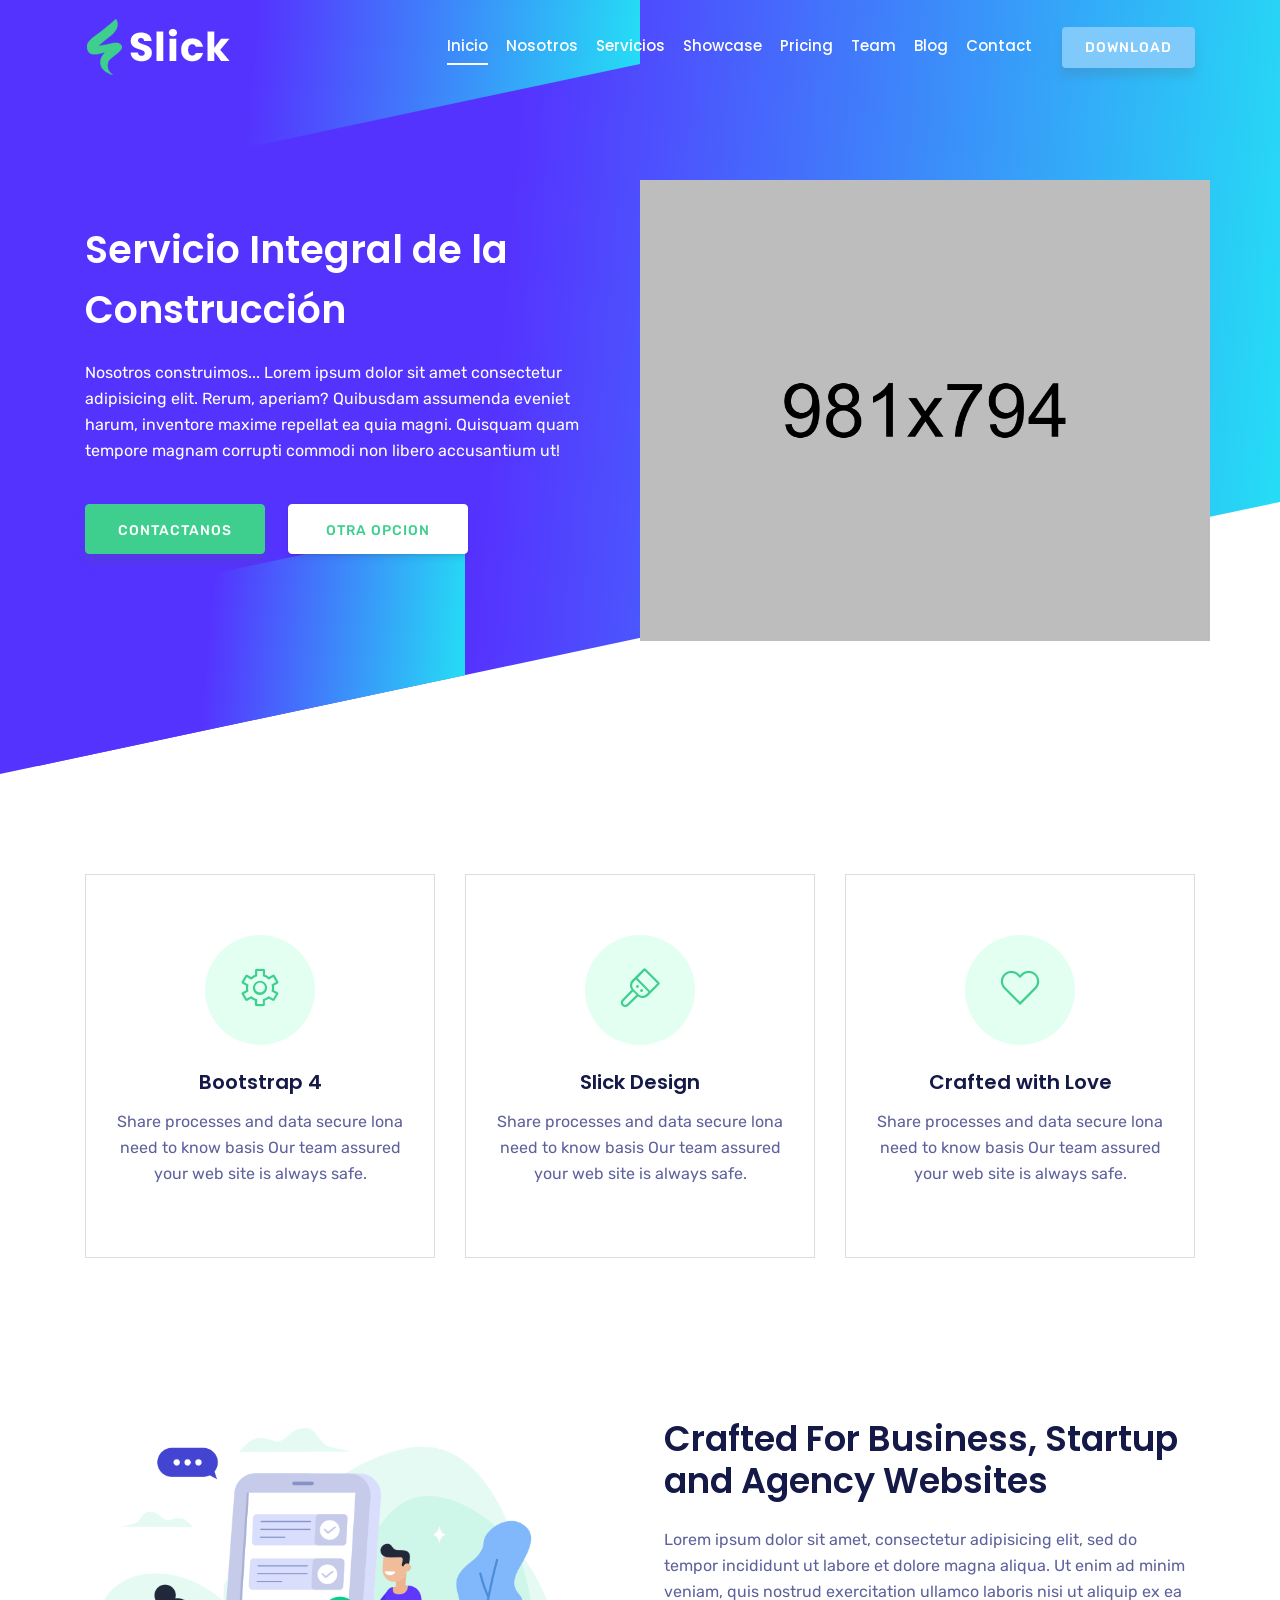
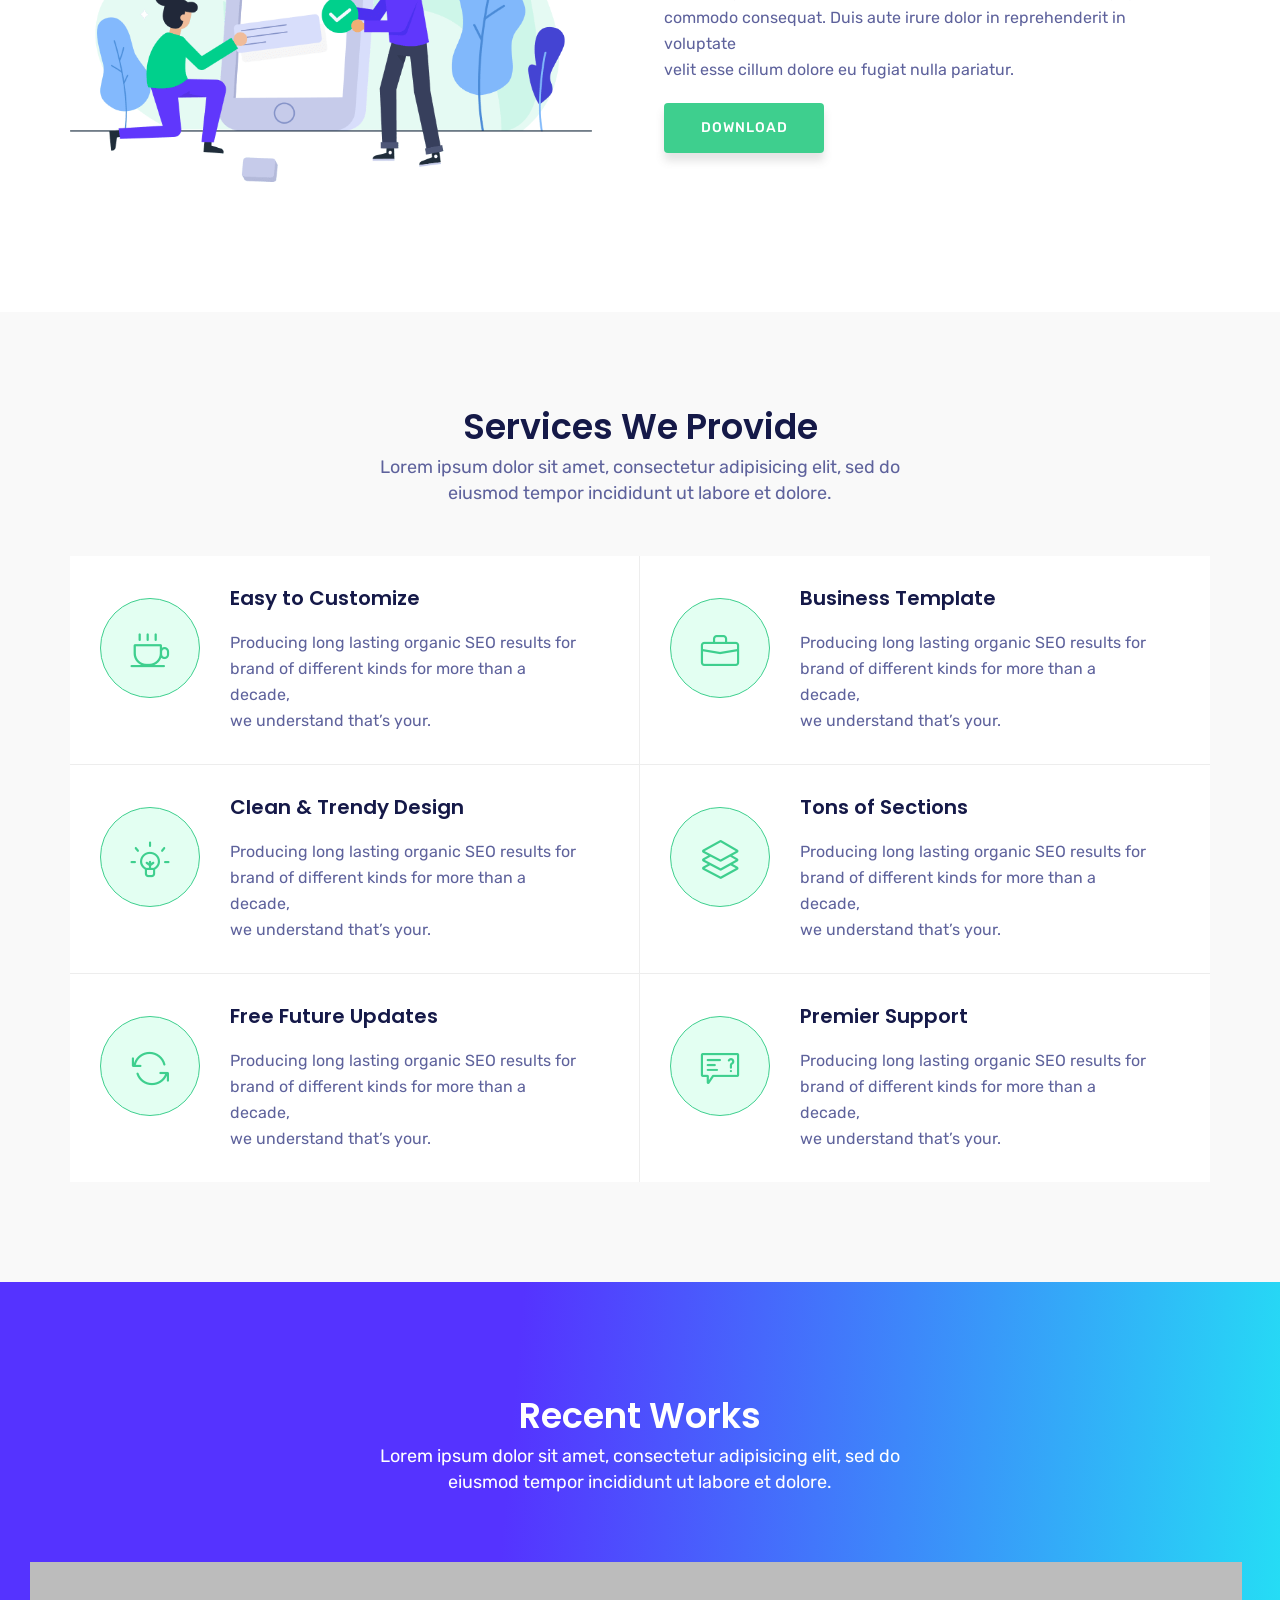
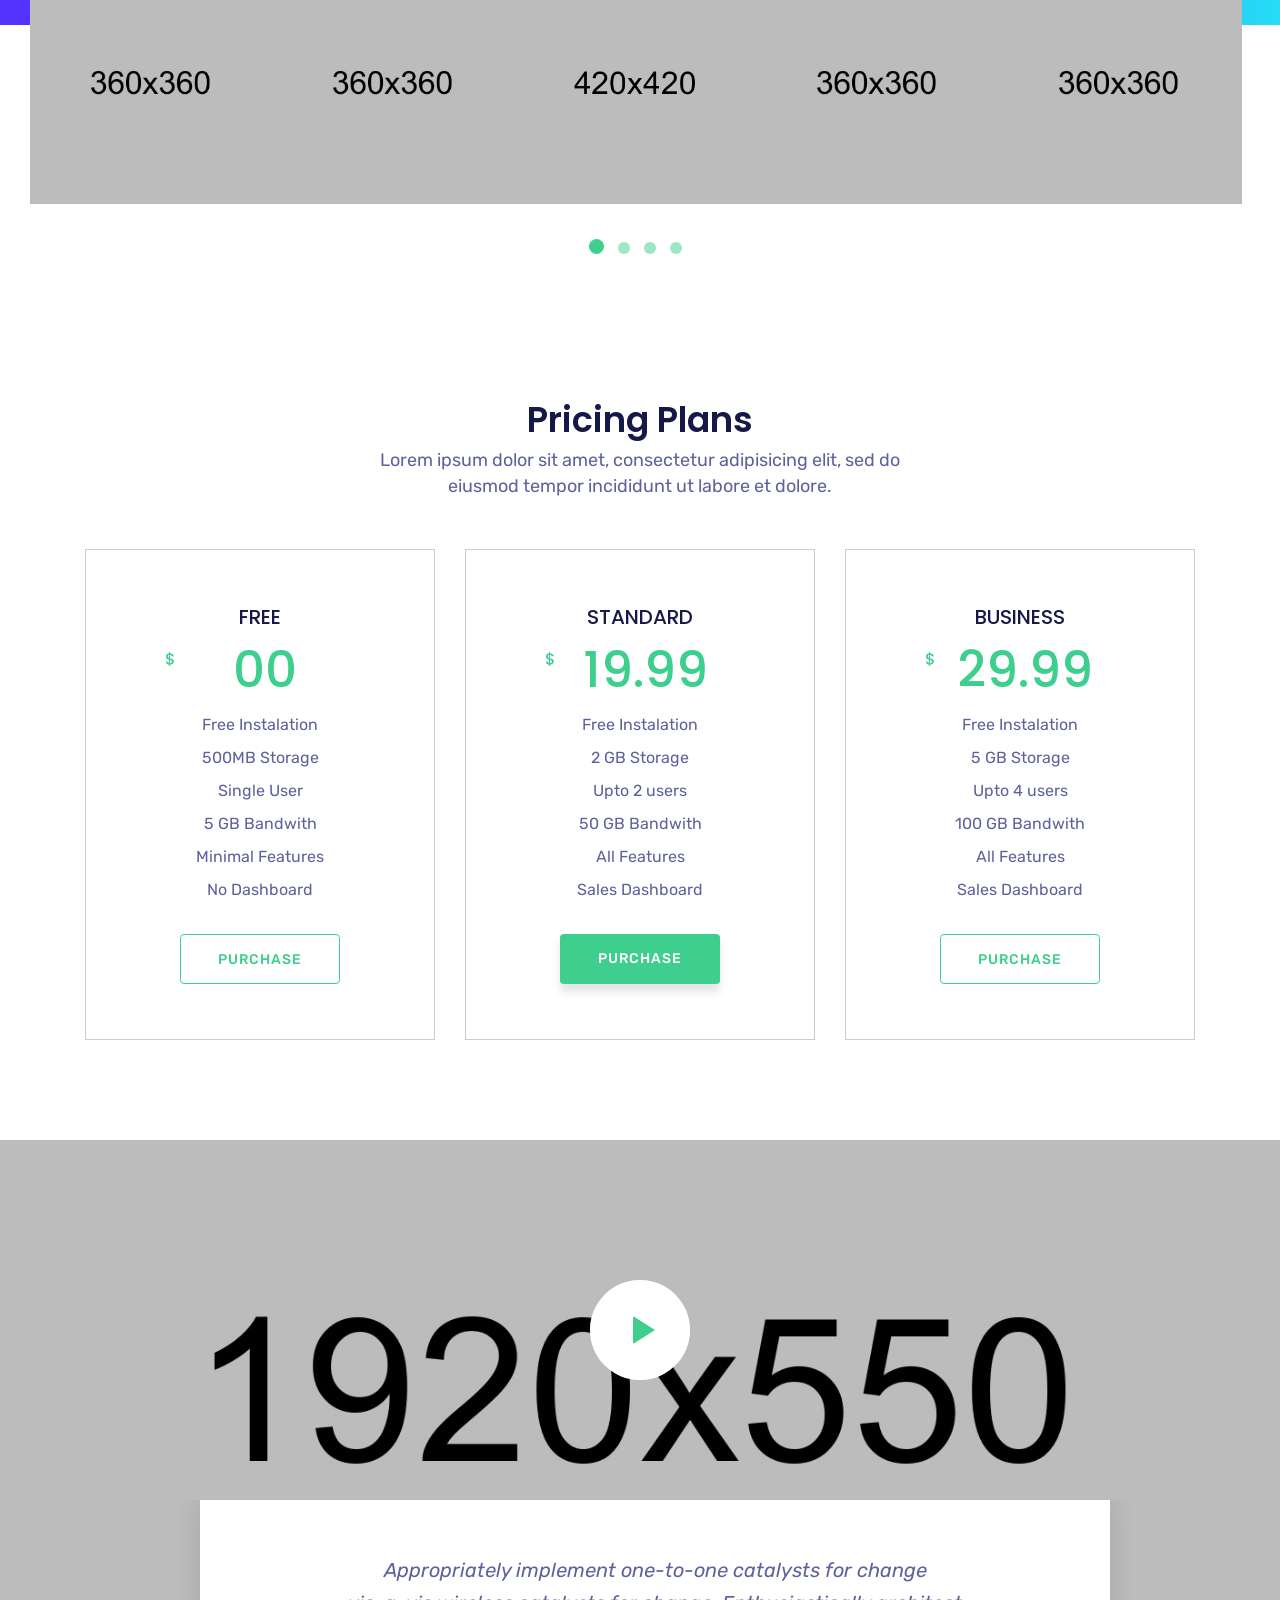
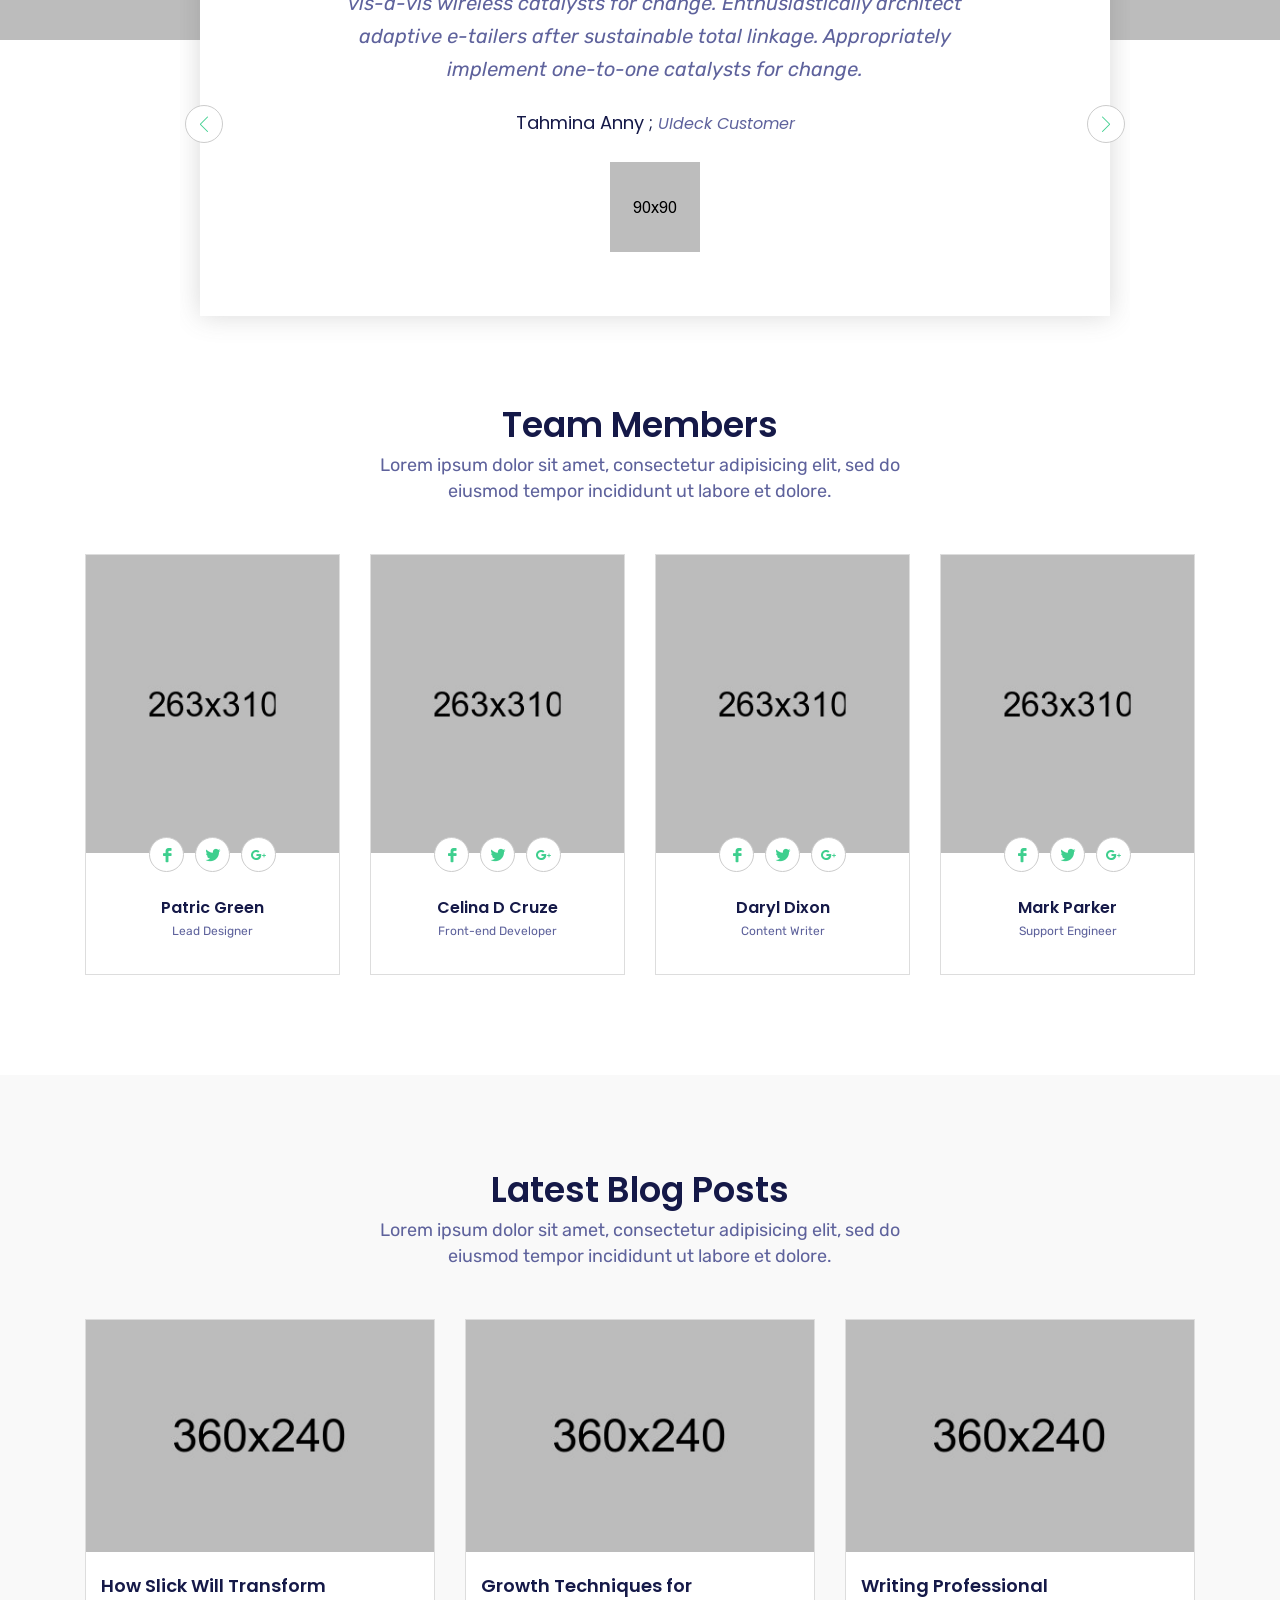
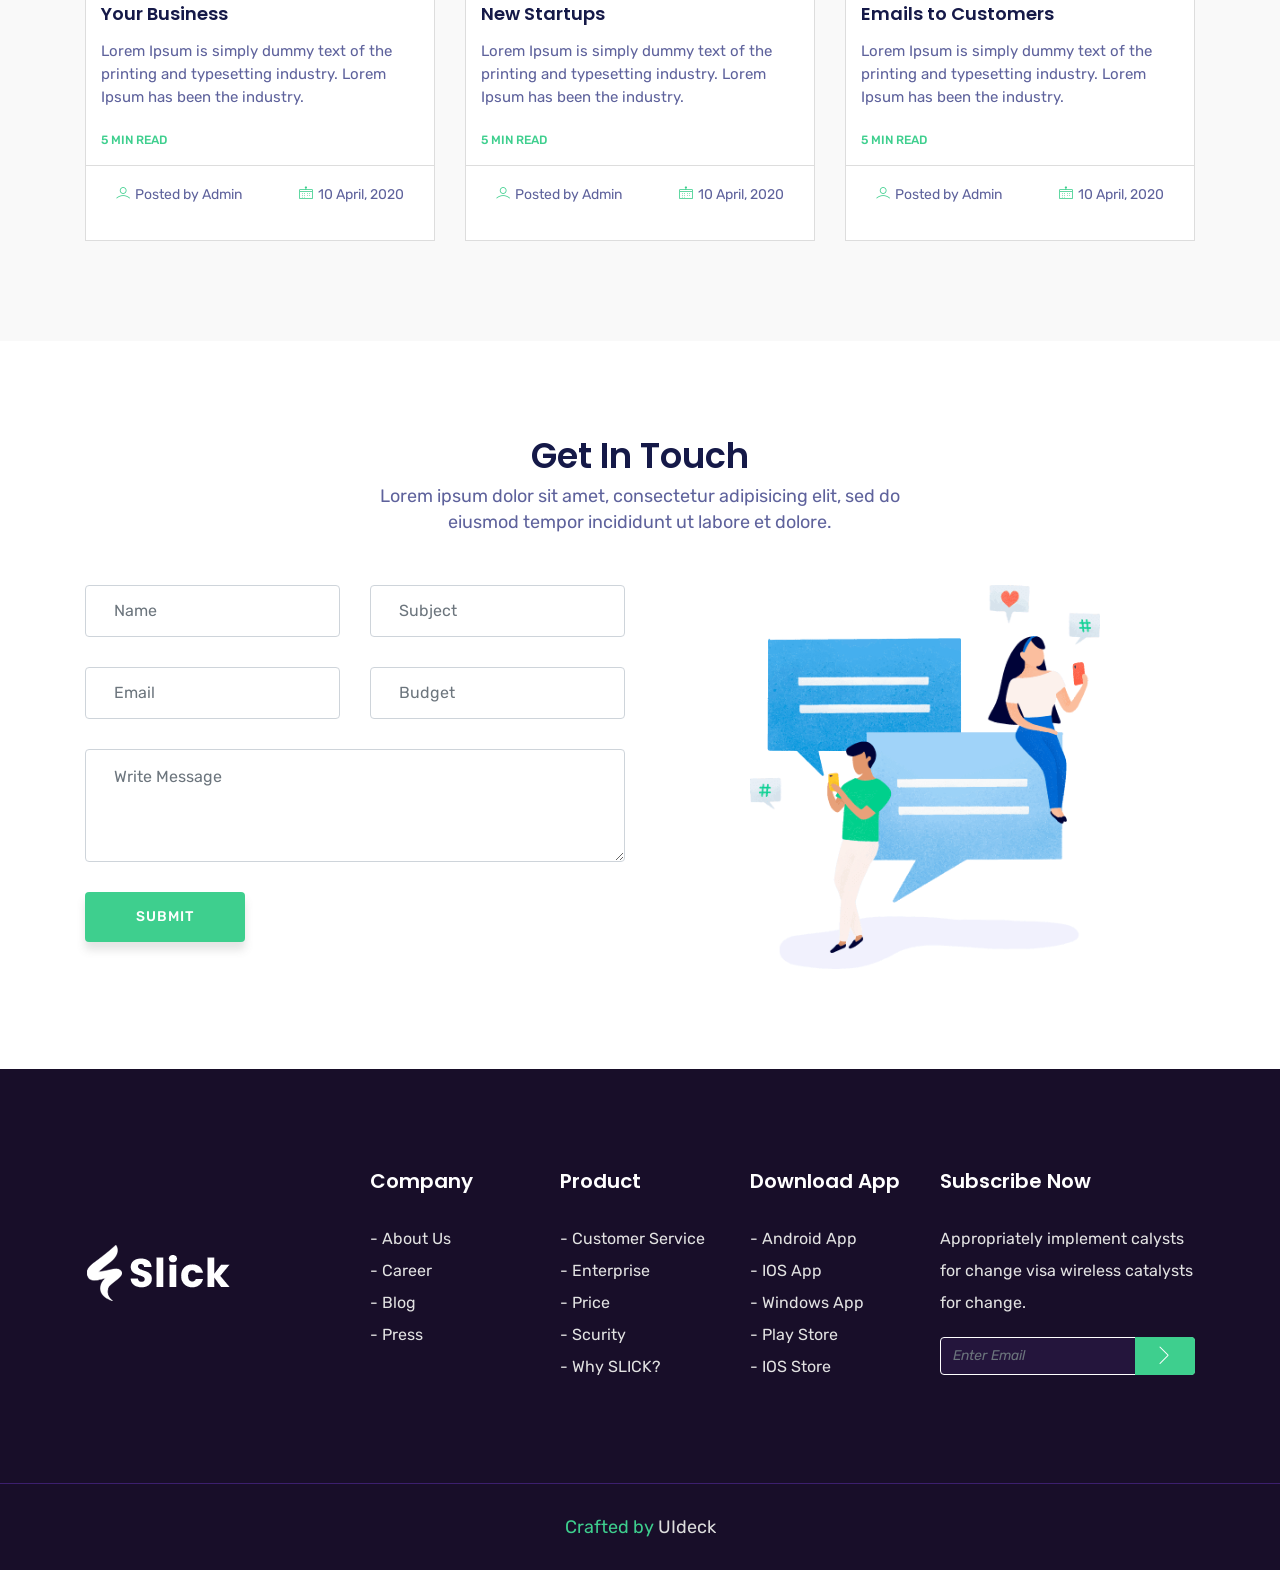
==== commit 32b12512: "change title" ====
--- a/index.html
+++ b/index.html
@@ -7,7 +7,7 @@
     <meta name="keywords" content="Bootstrap, Landing page, Template, Business, Service">
     <meta name="viewport" content="width=device-width, initial-scale=1, maximum-scale=1">
     <meta name="author" content="Grayrids">
-    <title>Slick - Bootstrap 4 Template</title>
+    <title>SICO - Servicio Integral de la Construcción</title>
     <!--====== Favicon Icon ======-->
     <link rel="shortcut icon" href="img/2.png" type="image/png">
     <!-- Bootstrap CSS -->
@@ -24,8 +24,6 @@
   </head>
   
   <body>
-
-    <!-- Header Section Start -->
     <header id="home" class="hero-area">    
       <div class="overlay">
         <span></span>
@@ -40,13 +38,13 @@
           <div class="collapse navbar-collapse" id="navbarCollapse">
             <ul class="navbar-nav mr-auto w-100 justify-content-end">
               <li class="nav-item">
-                <a class="nav-link page-scroll" href="#home">Home</a>
+                <a class="nav-link page-scroll" href="#home">Inicio</a>
               </li>
               <li class="nav-item">
-                <a class="nav-link page-scroll" href="#services">About</a>
+                <a class="nav-link page-scroll" href="#services">Nosotros</a>
               </li>  
               <li class="nav-item">
-                <a class="nav-link page-scroll" href="#features">Services</a>
+                <a class="nav-link page-scroll" href="#features">Servicios</a>
               </li>                            
               <li class="nav-item">
                 <a class="nav-link page-scroll" href="#showcase">Showcase</a>
@@ -74,11 +72,11 @@
         <div class="row space-100">
           <div class="col-lg-6 col-md-12 col-xs-12">
             <div class="contents">
-              <h2 class="head-title">You are Using Free Lite Version</h2>
-              <p>Please, Purchase full version of Slick to get all pages, features and permission to use in commercial projects</p>
+              <h2 class="head-title">Servicio Integral de la Construcción</h2>
+              <p>Nosotros construimos... Lorem ipsum dolor sit amet consectetur adipisicing elit. Rerum, aperiam? Quibusdam assumenda eveniet harum, inventore maxime repellat ea quia magni. Quisquam quam tempore magnam corrupti commodi non libero accusantium ut!</p>
               <div class="header-button">
-                <a href="https://rebrand.ly/slick-ud" rel="nofollow" target="_blank" class="btn btn-border-filled">Purchase Now</a>
-                <a href="https://rebrand.ly/slick-ud" rel="nofollow" target="_blank" class="btn btn-border page-scroll">Learn More</a>
+                <a href="https://rebrand.ly/slick-ud" rel="nofollow" target="_blank" class="btn btn-border-filled">Contactanos</a>
+                <a href="https://rebrand.ly/slick-ud" rel="nofollow" target="_blank" class="btn btn-border page-scroll">Otra opcion</a>
               </div>
             </div>
           </div>
@@ -90,10 +88,7 @@
         </div> 
       </div>             
     </header>
-    <!-- Header Section End --> 
-
-
-    <!-- Services Section Start -->
+
     <section id="services" class="section">
       <div class="container">
 
@@ -135,11 +130,7 @@
         </div>
       </div>
     </section>
-    <!-- Services Section End -->
-
-
-
-    <!-- Business Plan Section Start -->
+
     <section id="business-plan">
       <div class="container">
 
@@ -160,16 +151,11 @@
               <a class="btn btn-common" href="#">download</a>
             </div>
           </div>
-          <!-- End Col -->
 
         </div>
       </div>
     </section>
-    <!-- Business Plan Section End -->
-
-
-
-    <!-- Cool Fetatures Section Start -->
+
     <section id="features" class="section">
       <div class="container">
         <!-- Start Row -->
@@ -290,10 +276,7 @@
         <!-- End Row -->
       </div>
     </section>
-    <!-- Cool Fetatures Section End --> 
-
-
-    <!-- Recent Showcase Section Start -->
+
     <section id="showcase">
       <div class="container-fluid right-position">
         <!-- Start Row -->
@@ -709,9 +692,7 @@
         <!-- End Row -->
       </div>
     </section>
-    <!-- Recent Showcase Section End --> 
-
-    <!-- Our Pricing Plan Section Start -->
+
     <section id="pricing" class="section">
       <div class="container">
         <!-- Start Row -->
@@ -800,9 +781,7 @@
         <!-- End Row -->
       </div>
     </section>
-    <!-- Our Pricing Plan Section End --> 
-
-    <!-- Client Testimoninals Section Start -->
+
     <section id="testimonial" class="section">
       <div class="container right-position">
         <!-- Start Row -->
@@ -907,10 +886,7 @@
         <!-- End Row -->
       </div>
     </section>
-    <!-- Client Testimoninals Section End --> 
-
-
-    <!-- Team section Start -->
+
     <section id="team" class="section">
       <div class="container">
         <!-- Start Row -->
@@ -1032,10 +1008,7 @@
         <!-- End Row -->
       </div>
     </section>
-    <!-- Team section End -->
-
-
-    <!-- Blog Section -->
+
     <section id="blog" class="section">
       <!-- Container Starts -->
       <div class="container">
@@ -1128,9 +1101,7 @@
         <!-- End Row -->
       </div>
     </section>
-    <!-- blog Section End -->
-
-    <!-- Contact Us Section -->
+
     <section id="contact" class="section">
       <!-- Container Starts -->
       <div class="container">
@@ -1216,9 +1187,7 @@
         <!-- End Row -->
       </div>
     </section>
-    <!-- Contact Us Section End -->
-
-    <!-- Footer Section Start -->
+
     <footer>
       <!-- Footer Area Start -->
       <section id="footer-Content">
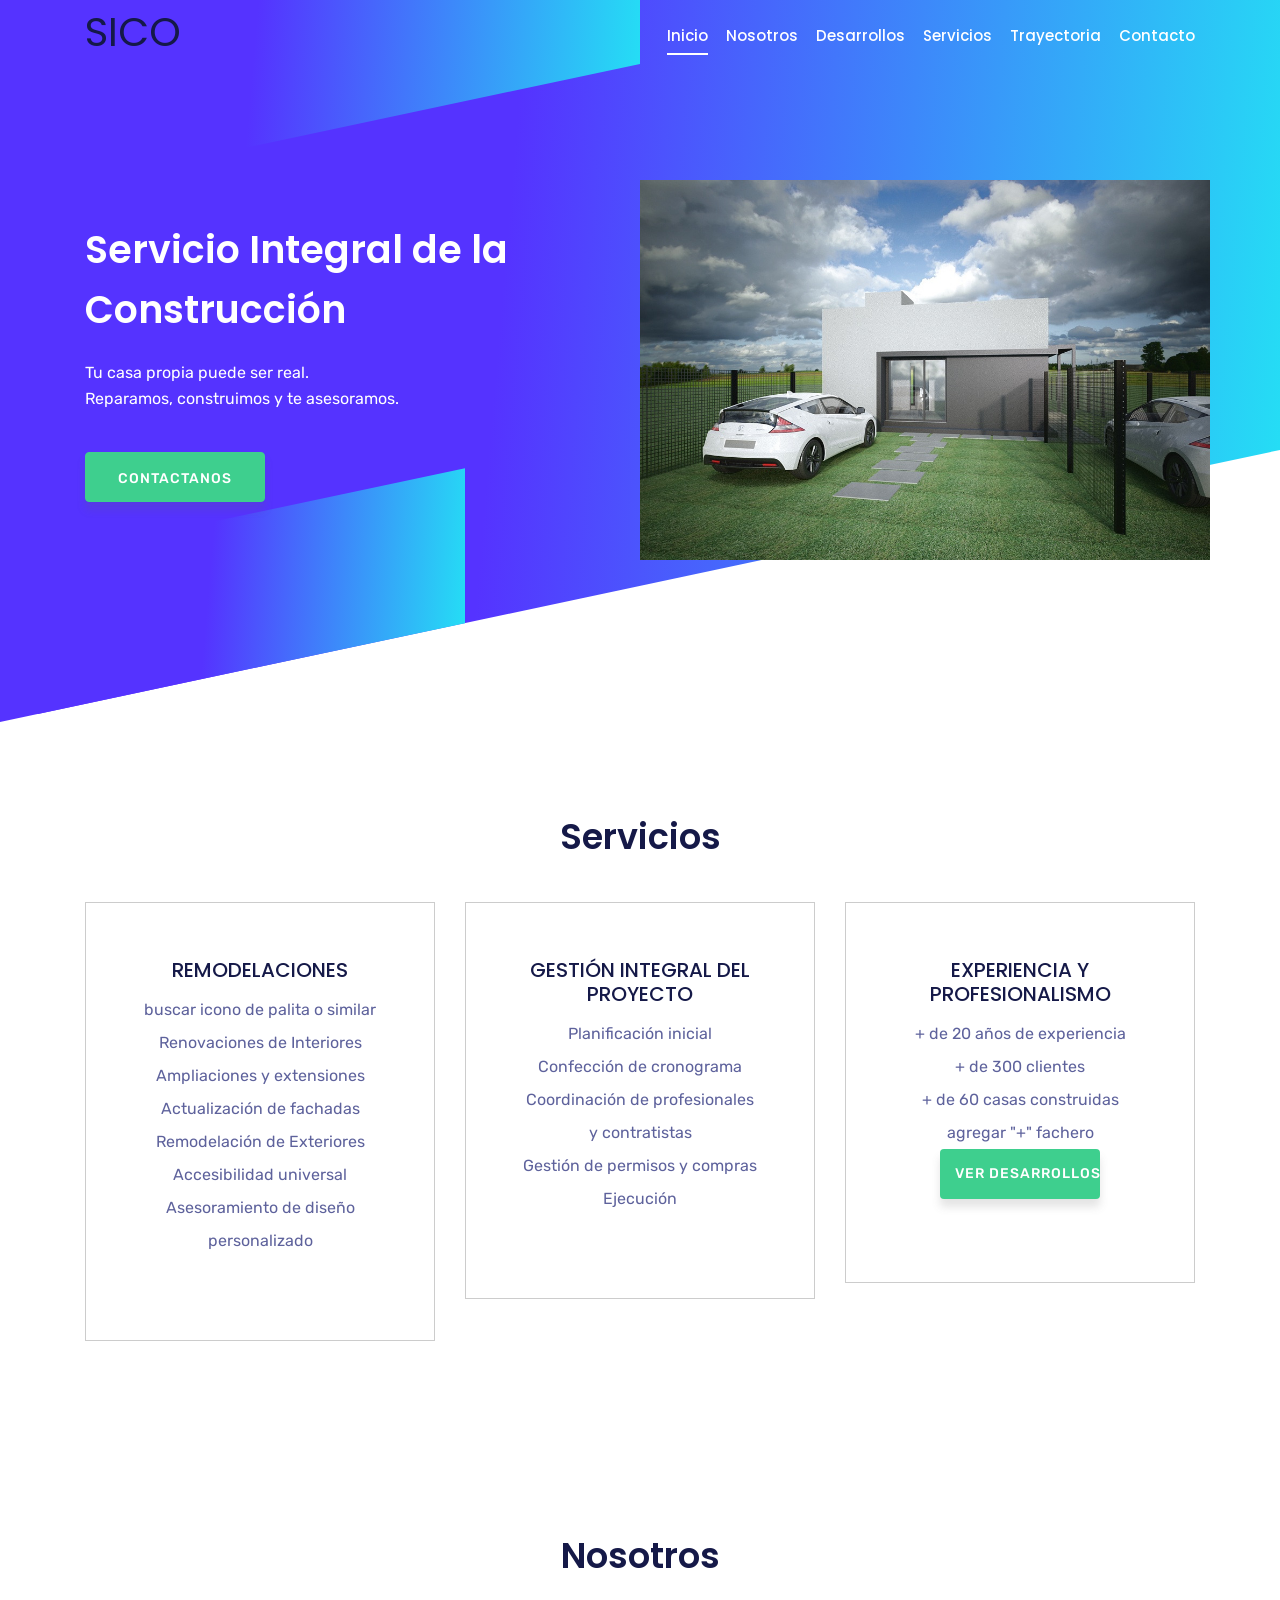
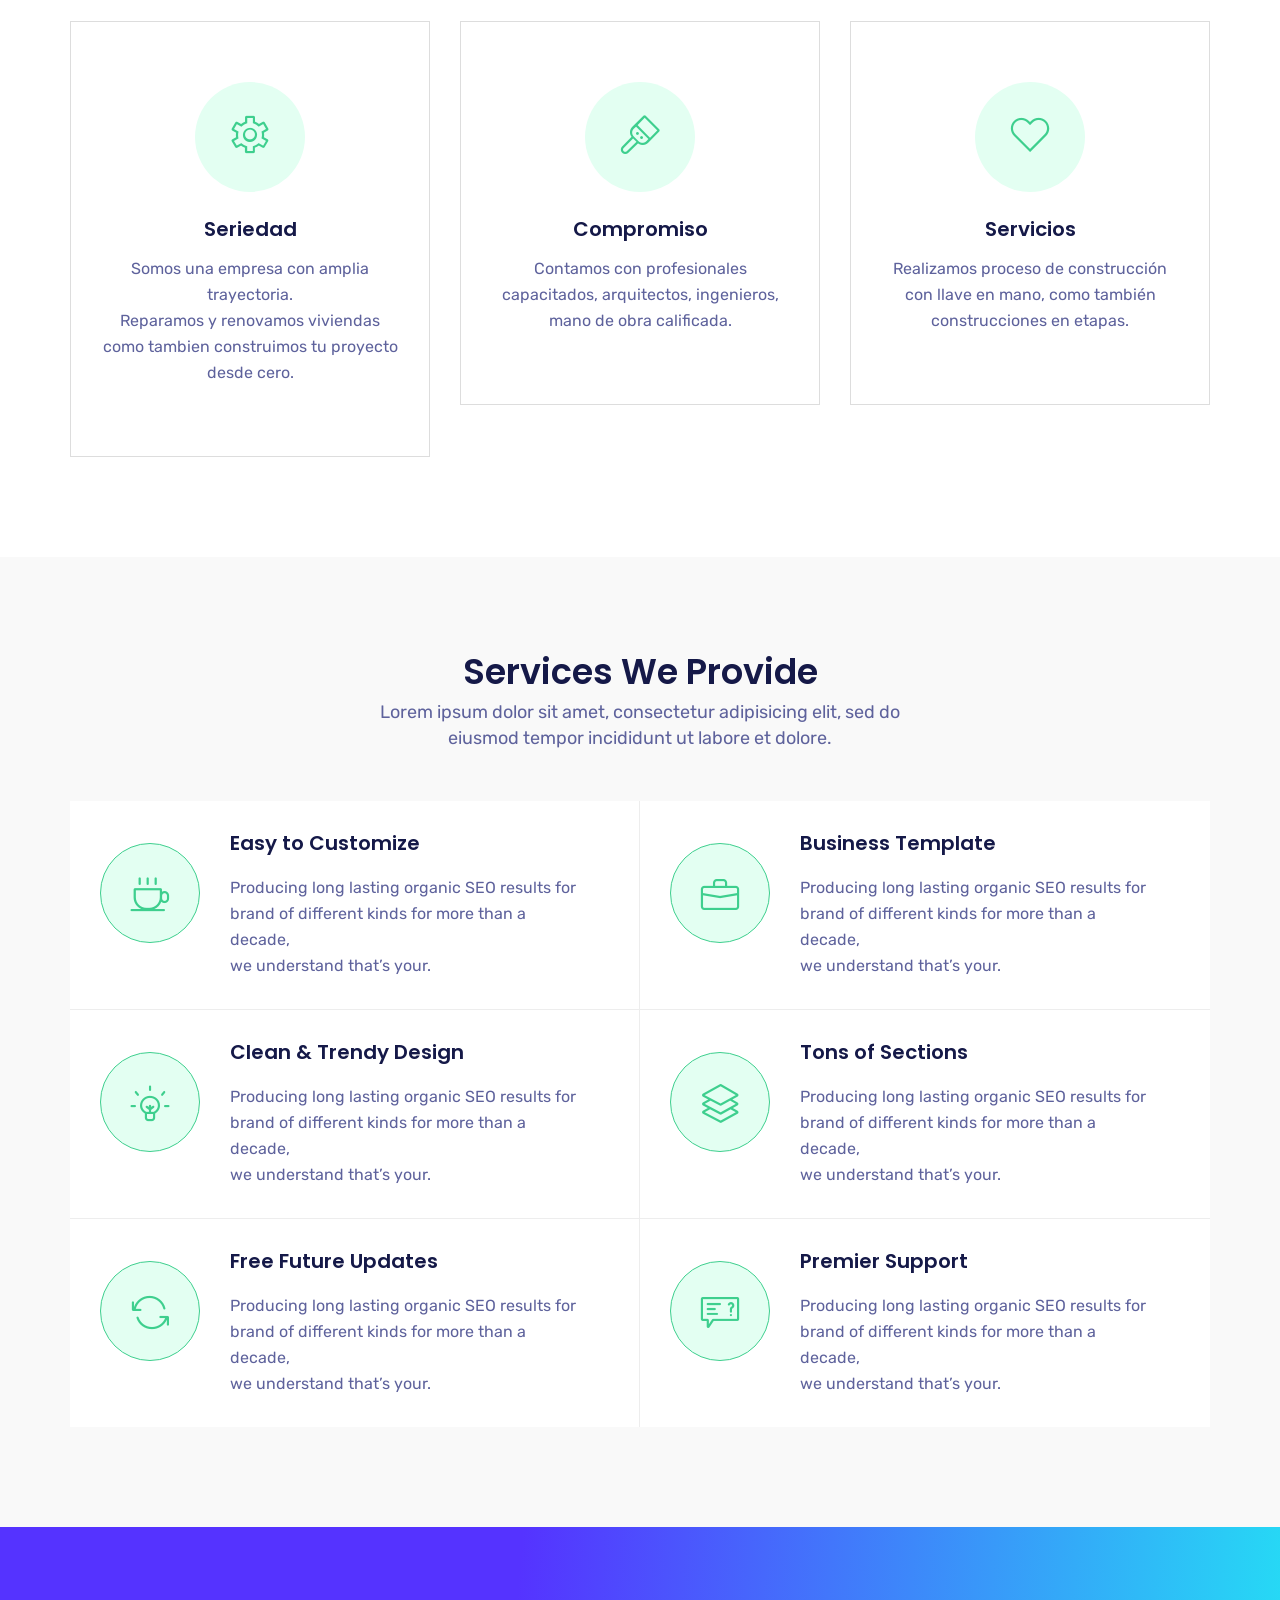
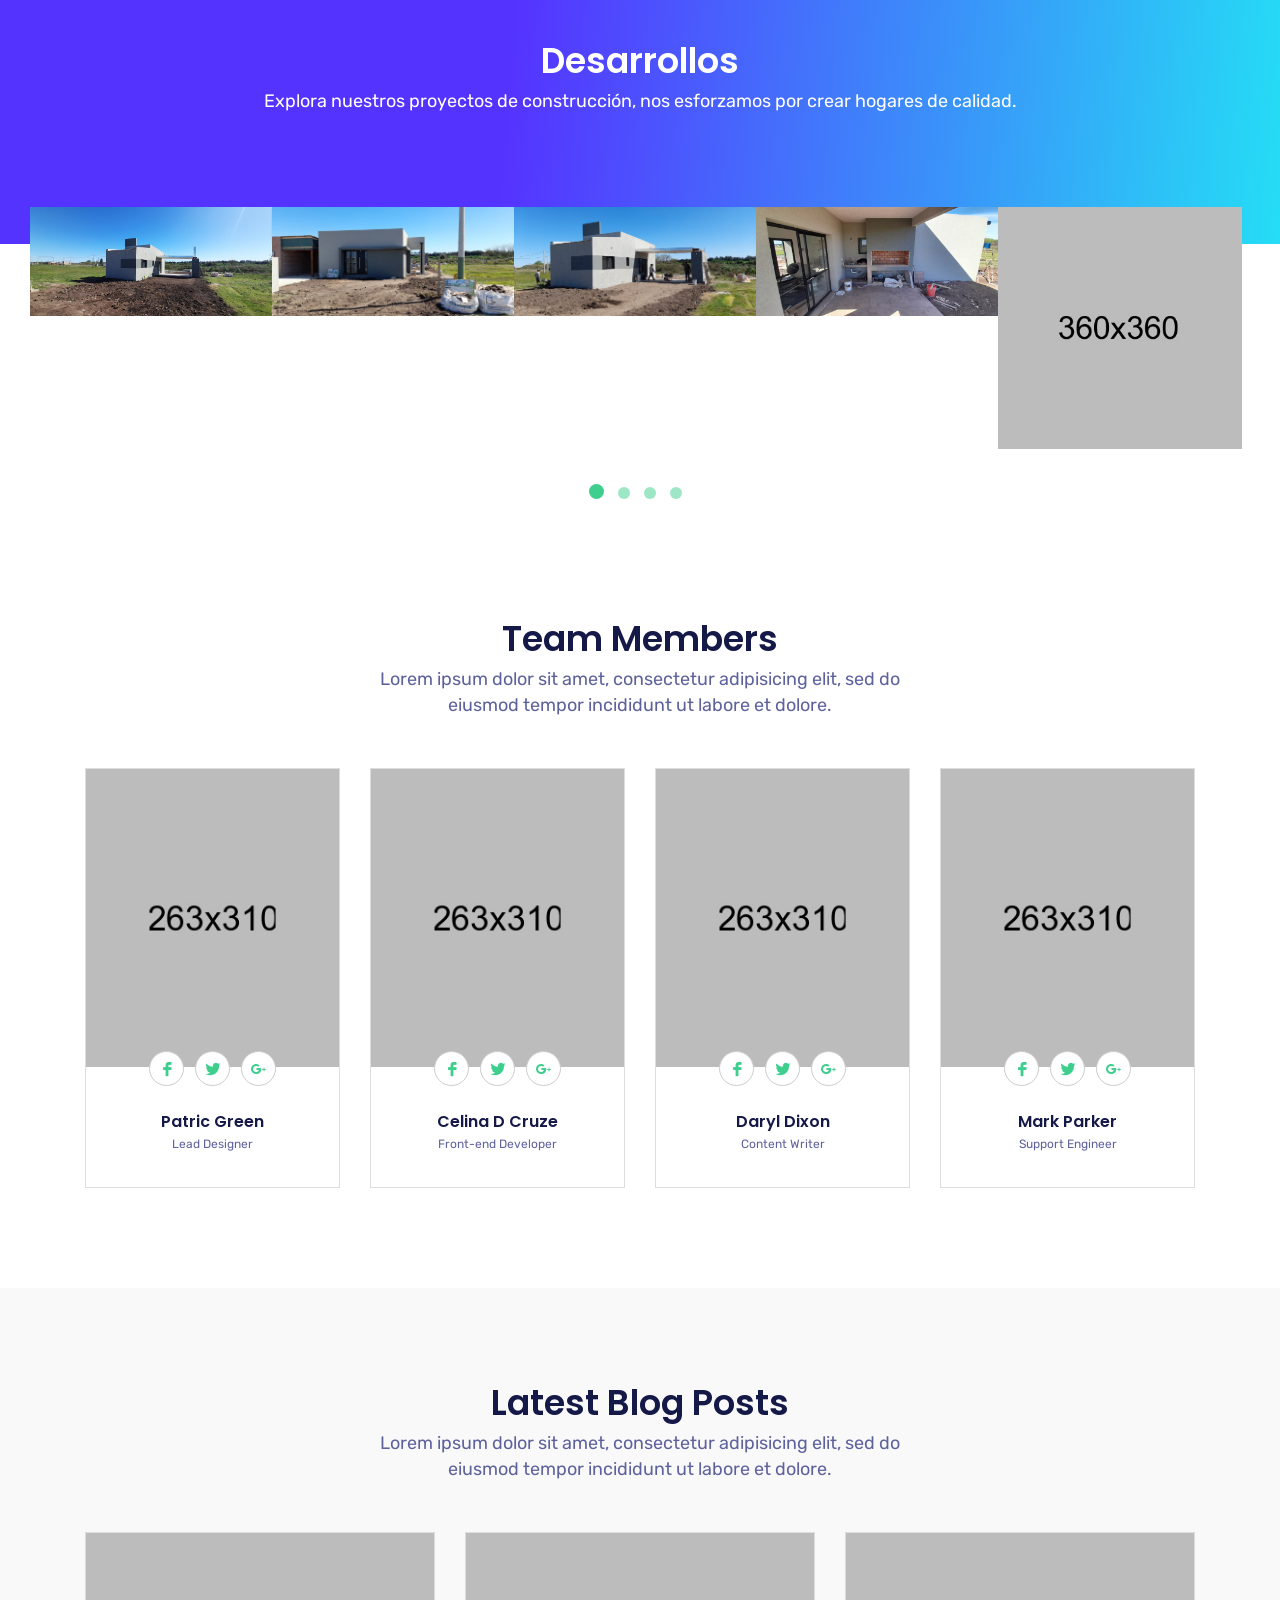
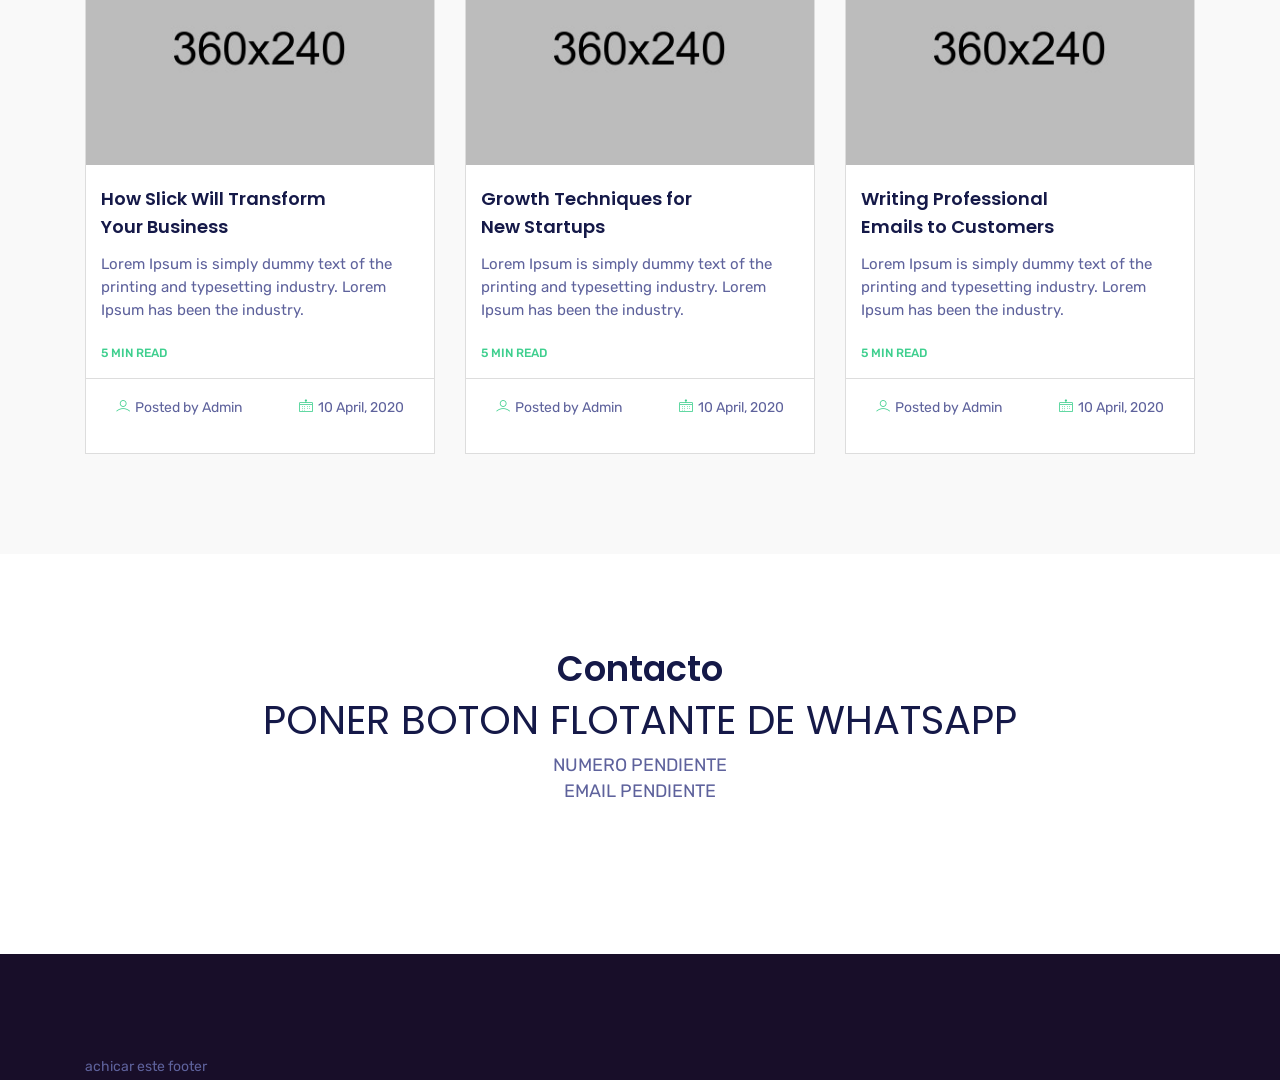
==== commit 6b26e103: "first setup after meeting with client" ====
--- a/index.html
+++ b/index.html
@@ -31,7 +31,8 @@
       </div>
       <nav class="navbar navbar-expand-md bg-inverse fixed-top scrolling-navbar">
         <div class="container">
-          <a href="index.html" class="navbar-brand"><img src="img/logo.png" alt=""></a>       
+          <!-- <a href="index.html" class="navbar-brand"><img src="img/logo.png" alt=""></a>   -->
+          <h2>SICO</h2>
           <button class="navbar-toggler" type="button" data-toggle="collapse" data-target="#navbarCollapse" aria-controls="navbarCollapse" aria-expanded="false" aria-label="Toggle navigation">
             <i class="lni-menu"></i>
           </button>
@@ -44,25 +45,16 @@
                 <a class="nav-link page-scroll" href="#services">Nosotros</a>
               </li>  
               <li class="nav-item">
-                <a class="nav-link page-scroll" href="#features">Servicios</a>
-              </li>                            
+                <a class="nav-link page-scroll" href="#features">Desarrollos</a>
+              </li>                
               <li class="nav-item">
-                <a class="nav-link page-scroll" href="#showcase">Showcase</a>
-              </li>       
-              <li class="nav-item">
-                <a class="nav-link page-scroll" href="#pricing">Pricing</a>
+                <a class="nav-link page-scroll" href="#pricing">Servicios</a>
               </li>     
               <li class="nav-item">
-                <a class="nav-link page-scroll" href="#team">Team</a>
+                <a class="nav-link page-scroll" href="#team">Trayectoria</a>
               </li> 
               <li class="nav-item">
-                <a class="nav-link page-scroll" href="#blog">Blog</a>
-              </li>  
-              <li class="nav-item">
-                <a class="nav-link page-scroll" href="#contact">Contact</a>
-              </li> 
-              <li class="nav-item">
-                <a class="btn btn-singin" href="#">Download</a>
+                <a class="nav-link page-scroll" href="#contact">Contacto</a>
               </li>
             </ul>
           </div>
@@ -73,34 +65,129 @@
           <div class="col-lg-6 col-md-12 col-xs-12">
             <div class="contents">
               <h2 class="head-title">Servicio Integral de la Construcción</h2>
-              <p>Nosotros construimos... Lorem ipsum dolor sit amet consectetur adipisicing elit. Rerum, aperiam? Quibusdam assumenda eveniet harum, inventore maxime repellat ea quia magni. Quisquam quam tempore magnam corrupti commodi non libero accusantium ut!</p>
+              <p>Tu casa propia puede ser real.
+                <br>
+                Reparamos, construimos y te asesoramos.
+              </p>
               <div class="header-button">
-                <a href="https://rebrand.ly/slick-ud" rel="nofollow" target="_blank" class="btn btn-border-filled">Contactanos</a>
-                <a href="https://rebrand.ly/slick-ud" rel="nofollow" target="_blank" class="btn btn-border page-scroll">Otra opcion</a>
+                <a href="#contact" rel="nofollow" target="_blank" class="btn btn-border-filled">Contactanos</a>
+                <!-- <a href="https://rebrand.ly/slick-ud" rel="nofollow" target="_blank" class="btn btn-border page-scroll">Otra opcion</a> -->
               </div>
             </div>
           </div>
           <div class="col-lg-6 col-md-12 col-xs-12 p-0">
             <div class="intro-img">
-              <img src="img/intro.png" alt="">
+              <img src="img/render-03.png" alt="">
             </div>            
           </div>
         </div> 
       </div>             
     </header>
 
+    <section id="pricing" class="section">
+      <div class="container">
+        <!-- Start Row -->
+        <div class="row">
+          <div class="col-lg-12">
+            <div class="pricing-text section-header text-center">  
+              <div>   
+                <h2 class="section-title">Servicios</h2>
+                <div class="desc-text">
+                  <!-- <p>Lorem ipsum dolor sit amet, consectetur adipisicing elit, sed do</p>   -->
+                  <!-- <p>eiusmod tempor incididunt ut labore et dolore.</p> -->
+                </div>
+              </div> 
+            </div>
+          </div>
+
+        </div>
+        <!-- End Row -->
+        <!-- Start Row -->
+        <div class="row pricing-tables">
+         <!--  Start Col -->
+          <div class="col-lg-4 col-md-4 col-xs-12">
+            <div class="pricing-table text-center">
+              <div class="pricing-details">
+                <h3>Remodelaciones</h3>
+                <ul>
+                  <li>buscar icono de palita o similar</li>
+                  <li>Renovaciones de Interiores</li>
+                  <li>Ampliaciones y extensiones</li>
+                  <li>Actualización de fachadas</li>
+                  <li>Remodelación de Exteriores</li>
+                  <li>Accesibilidad universal</li>
+                  <li>Asesoramiento de diseño personalizado</li>
+                </ul>
+              </div>
+            </div>
+          </div>
+           <!--  End Col -->
+         <!--  Start Col -->
+          <div class="col-lg-4 col-md-4 col-xs-12">
+            <div class="pricing-table text-center">
+              <div class="pricing-details">
+                <h3>Gestión Integral del Proyecto</h3>
+                <ul>
+                  <li>Planificación inicial</li>
+                  <li>Confección de cronograma</li>
+                  <li>Coordinación de profesionales y contratistas</li>
+                  <li>Gestión de permisos y compras</li>
+                  <li>Ejecución</li>
+                </ul>
+              </div>
+            </div>
+          </div>
+           <!--  End Col -->
+         <!--  Start Col -->
+          <div class="col-lg-4 col-md-4 col-xs-12">
+            <div class="pricing-table text-center">
+              <div class="pricing-details">
+                <h3>Experiencia y profesionalismo</h3>
+                <ul>
+                  <li>+ de 20 años de experiencia</li>
+                  <li>+ de 300 clientes</li>
+                  <li>+ de 60 casas construidas</li>
+                  <li>agregar "+" fachero</li>
+                  <div class="plan-button">
+                    <a href="#showcase" class="btn btn-common">Ver desarrollos</a>
+                  </div>
+                </ul>
+              </div>
+            </div>
+          </div>
+           <!--  End Col -->
+
+        </div>
+        <!-- End Row -->
+      </div>
+    </section>
+
     <section id="services" class="section">
       <div class="container">
-
         <div class="row">
           <!-- Start Col -->
+          <div class="row">
+            <div class="col-lg-12">
+              <div class="pricing-text section-header text-center">  
+                <div>   
+                  <h2 class="section-title">Nosotros</h2>
+                  <div class="desc-text">
+                    <!-- <p>Lorem ipsum dolor sit amet, consectetur adipisicing elit, sed do</p>   -->
+                    <!-- <p>eiusmod tempor incididunt ut labore et dolore.</p> -->
+                  </div>
+                </div> 
+              </div>
+            </div>
           <div class="col-lg-4 col-md-6 col-xs-12">
             <div class="services-item text-center">
               <div class="icon">
                 <i class="lni-cog"></i>
               </div>
-              <h4>Bootstrap 4</h4>
-              <p>Share processes and data secure lona need to know basis Our team assured your web site is always safe.</p>
+              <h4>Seriedad</h4>
+              <p>
+                Somos una empresa con amplia trayectoria.
+                <br>
+                Reparamos y renovamos viviendas como tambien construimos tu proyecto desde cero.</p>
             </div>
           </div>
           <!-- End Col -->
@@ -110,8 +197,8 @@
               <div class="icon">
                 <i class="lni-brush"></i>
               </div>
-              <h4>Slick Design</h4>
-              <p>Share processes and data secure lona need to know basis Our team assured your web site is always safe.</p>
+              <h4>Compromiso</h4>
+              <p>Contamos con profesionales capacitados, arquitectos, ingenieros, mano de obra calificada.</p>
             </div>
           </div>
           <!-- End Col -->
@@ -121,36 +208,11 @@
               <div class="icon">
                 <i class="lni-heart"></i>
               </div>
-              <h4>Crafted with Love</h4>
-              <p>Share processes and data secure lona need to know basis Our team assured your web site is always safe.</p>
+              <h4>Servicios</h4>
+              <p>Realizamos proceso de construcción con llave en mano, como también construcciones en etapas.</p>
             </div>
           </div>
           <!-- End Col -->
-
-        </div>
-      </div>
-    </section>
-
-    <section id="business-plan">
-      <div class="container">
-
-        <div class="row">
-          <!-- Start Col -->
-          <div class="col-lg-6 col-md-12 pl-0 pt-70 pr-5">
-            <div class="business-item-img">
-              <img src="img/business/business-img.png" class="img-fluid" alt="">
-            </div>
-          </div>
-          <!-- End Col -->
-          <!-- Start Col -->
-          <div class="col-lg-6 col-md-12 pl-4">
-            <div class="business-item-info">
-              <h3>Crafted For Business, Startup and Agency Websites</h3>
-              <p>Lorem ipsum dolor sit amet, consectetur adipisicing elit, sed do <br> tempor incididunt ut labore et dolore magna aliqua. Ut enim ad minim <br> veniam, quis nostrud exercitation ullamco laboris nisi ut aliquip ex ea <br> commodo consequat. Duis aute irure dolor in reprehenderit in voluptate <br> velit esse cillum dolore eu fugiat nulla pariatur.</p>
-
-              <a class="btn btn-common" href="#">download</a>
-            </div>
-          </div>
 
         </div>
       </div>
@@ -284,10 +346,9 @@
           <div class="col-lg-12">
             <div class="showcase-text section-header text-center">  
               <div>   
-                <h2 class="section-title">Recent Works</h2>
+                <h2 class="section-title">Desarrollos</h2>
                 <div class="desc-text">
-                  <p>Lorem ipsum dolor sit amet, consectetur adipisicing elit, sed do</p>  
-                  <p>eiusmod tempor incididunt ut labore et dolore.</p>
+                  <p>Explora nuestros proyectos de construcción, nos esforzamos por crear hogares de calidad.</p>
                 </div>
               </div> 
             </div>
@@ -301,6 +362,102 @@
             <div class="showcase-slider owl-carousel">
               <div class="item">
                 <div class="screenshot-thumb">
+                  <img src="img/casa.jpeg" class="img-fluid" alt="" />
+                  <div class="hover-content text-center">
+                    <div class="fancy-table">
+                      <div class="table-cell">
+                        <div class="single-text">
+                          <p>Icon , Web</p>
+                          <h5>Redesign Slack</h5>
+                        </div>
+                        <div class="zoom-icon">
+                          <a class="lightbox" href="img/casa.jpeg"><i class="lni-zoom-in"></i></a>
+                          <a href="#"><i class="lni-link"></i></a>
+                        </div>
+                      </div>
+                    </div>
+                  </div>
+
+                </div>
+              </div>
+              <div class="item">
+                <div class="screenshot-thumb">
+                  <img src="img/casa (1).jpeg" class="img-fluid" alt="" />
+                  <div class="hover-content text-center">
+                    <div class="fancy-table">
+                      <div class="table-cell">
+                        <div class="single-text">
+                          <p>Icon , Web</p>
+                          <h5>Redesign Slack</h5>
+                        </div>
+                        <div class="zoom-icon">
+                          <a class="lightbox" href="img/casa (1).jpeg"><i class="lni-zoom-in"></i></a>
+                          <a href="#"><i class="lni-link"></i></a>
+                        </div>
+                      </div>
+                    </div>
+                  </div>
+                </div>
+              </div>
+              <div class="item">
+                <div class="screenshot-thumb">
+                  <img src="img/casa (2).jpeg" class="img-fluid" alt="" />
+                  <div class="hover-content text-center">
+                    <div class="fancy-table">
+                      <div class="table-cell">
+                        <div class="single-text">
+                          <p>Icon , Web</p>
+                          <h5>Redesign Slack</h5>
+                        </div>
+                        <div class="zoom-icon">
+                          <a class="lightbox" href="img/casa (2).jpeg"><i class="lni-zoom-in"></i></a>
+                          <a href="#"><i class="lni-link"></i></a>
+                        </div>
+                      </div>
+                    </div>
+                  </div>
+                </div>
+              </div>
+              <div class="item">
+                <div class="screenshot-thumb">
+                  <img src="img/casa (3).jpeg" class="img-fluid" alt="" />
+                  <div class="hover-content text-center">
+                    <div class="fancy-table">
+                      <div class="table-cell">
+                        <div class="single-text">
+                          <p>Icon , Web</p>
+                          <h5>Redesign Slack</h5>
+                        </div>
+                        <div class="zoom-icon">
+                          <a class="lightbox" href="img/casa (3).jpeg"><i class="lni-zoom-in"></i></a>
+                          <a href="#"><i class="lni-link"></i></a>
+                        </div>
+                      </div>
+                    </div>
+                  </div>
+                </div>
+              </div>
+              <div class="item">
+                <div class="screenshot-thumb">
+                  <img src="img/showcase/05.jpg" class="img-fluid" alt="" />
+                  <div class="hover-content text-center">
+                    <div class="fancy-table">
+                      <div class="table-cell">
+                        <div class="single-text">
+                          <p>Icon , Web</p>
+                          <h5>Redesign Slack</h5>
+                        </div>
+                        <div class="zoom-icon">
+                          <a class="lightbox" href="img/showcase/05.jpg"><i class="lni-zoom-in"></i></a>
+                          <a href="#"><i class="lni-link"></i></a>
+                        </div>
+                      </div>
+                    </div>
+                  </div>
+                </div>
+              </div>
+              <div class="item">
+                <div class="screenshot-thumb">
                   <img src="img/showcase/01.jpg" class="img-fluid" alt="" />
                   <div class="hover-content text-center">
                     <div class="fancy-table">
@@ -426,7 +583,7 @@
                           <h5>Redesign Slack</h5>
                         </div>
                         <div class="zoom-icon">
-                          <a class="lightbox" href="img/showcase/02.jpg"><i class="lni-zoom-in"></i></a>
+                          <a class="lightbox" href="img/showcase/01.jpg"><i class="lni-zoom-in"></i></a>
                           <a href="#"><i class="lni-link"></i></a>
                         </div>
                       </div>
@@ -445,7 +602,7 @@
                           <h5>Redesign Slack</h5>
                         </div>
                         <div class="zoom-icon">
-                          <a class="lightbox" href="img/showcase/03.jpg"><i class="lni-zoom-in"></i></a>
+                          <a class="lightbox" href="img/showcase/01.jpg"><i class="lni-zoom-in"></i></a>
                           <a href="#"><i class="lni-link"></i></a>
                         </div>
                       </div>
@@ -464,7 +621,7 @@
                           <h5>Redesign Slack</h5>
                         </div>
                         <div class="zoom-icon">
-                          <a class="lightbox" href="img/showcase/04.jpg"><i class="lni-zoom-in"></i></a>
+                          <a class="lightbox" href="img/showcase/01.jpg"><i class="lni-zoom-in"></i></a>
                           <a href="#"><i class="lni-link"></i></a>
                         </div>
                       </div>
@@ -483,7 +640,7 @@
                           <h5>Redesign Slack</h5>
                         </div>
                         <div class="zoom-icon">
-                          <a class="lightbox" href="img/showcase/05.jpg"><i class="lni-zoom-in"></i></a>
+                          <a class="lightbox" href="img/showcase/01.jpg"><i class="lni-zoom-in"></i></a>
                           <a href="#"><i class="lni-link"></i></a>
                         </div>
                       </div>
@@ -587,299 +744,9 @@
                   </div>
                 </div>
               </div>
-              <div class="item">
-                <div class="screenshot-thumb">
-                  <img src="img/showcase/01.jpg" class="img-fluid" alt="" />
-                  <div class="hover-content text-center">
-                    <div class="fancy-table">
-                      <div class="table-cell">
-                        <div class="single-text">
-                          <p>Icon , Web</p>
-                          <h5>Redesign Slack</h5>
-                        </div>
-                        <div class="zoom-icon">
-                          <a class="lightbox" href="img/showcase/01.jpg"><i class="lni-zoom-in"></i></a>
-                          <a href="#"><i class="lni-link"></i></a>
-                        </div>
-                      </div>
-                    </div>
-                  </div>
-
-                </div>
-              </div>
-              <div class="item">
-                <div class="screenshot-thumb">
-                  <img src="img/showcase/02.jpg" class="img-fluid" alt="" />
-                  <div class="hover-content text-center">
-                    <div class="fancy-table">
-                      <div class="table-cell">
-                        <div class="single-text">
-                          <p>Icon , Web</p>
-                          <h5>Redesign Slack</h5>
-                        </div>
-                        <div class="zoom-icon">
-                          <a class="lightbox" href="img/showcase/01.jpg"><i class="lni-zoom-in"></i></a>
-                          <a href="#"><i class="lni-link"></i></a>
-                        </div>
-                      </div>
-                    </div>
-                  </div>
-                </div>
-              </div>
-              <div class="item">
-                <div class="screenshot-thumb">
-                  <img src="img/showcase/03.jpg" class="img-fluid" alt="" />
-                  <div class="hover-content text-center">
-                    <div class="fancy-table">
-                      <div class="table-cell">
-                        <div class="single-text">
-                          <p>Icon , Web</p>
-                          <h5>Redesign Slack</h5>
-                        </div>
-                        <div class="zoom-icon">
-                          <a class="lightbox" href="img/showcase/01.jpg"><i class="lni-zoom-in"></i></a>
-                          <a href="#"><i class="lni-link"></i></a>
-                        </div>
-                      </div>
-                    </div>
-                  </div>
-                </div>
-              </div>
-              <div class="item">
-                <div class="screenshot-thumb">
-                  <img src="img/showcase/04.jpg" class="img-fluid" alt="" />
-                  <div class="hover-content text-center">
-                    <div class="fancy-table">
-                      <div class="table-cell">
-                        <div class="single-text">
-                          <p>Icon , Web</p>
-                          <h5>Redesign Slack</h5>
-                        </div>
-                        <div class="zoom-icon">
-                          <a class="lightbox" href="img/showcase/01.jpg"><i class="lni-zoom-in"></i></a>
-                          <a href="#"><i class="lni-link"></i></a>
-                        </div>
-                      </div>
-                    </div>
-                  </div>
-                </div>
-              </div>
-              <div class="item">
-                <div class="screenshot-thumb">
-                  <img src="img/showcase/05.jpg" class="img-fluid" alt="" />
-                  <div class="hover-content text-center">
-                    <div class="fancy-table">
-                      <div class="table-cell">
-                        <div class="single-text">
-                          <p>Icon , Web</p>
-                          <h5>Redesign Slack</h5>
-                        </div>
-                        <div class="zoom-icon">
-                          <a class="lightbox" href="img/showcase/01.jpg"><i class="lni-zoom-in"></i></a>
-                          <a href="#"><i class="lni-link"></i></a>
-                        </div>
-                      </div>
-                    </div>
-                  </div>
-                </div>
-              </div>
              
 
               
-            </div>
-          </div>
-        </div>
-        <!-- End Row -->
-      </div>
-    </section>
-
-    <section id="pricing" class="section">
-      <div class="container">
-        <!-- Start Row -->
-        <div class="row">
-          <div class="col-lg-12">
-            <div class="pricing-text section-header text-center">  
-              <div>   
-                <h2 class="section-title">Pricing Plans</h2>
-                <div class="desc-text">
-                  <p>Lorem ipsum dolor sit amet, consectetur adipisicing elit, sed do</p>  
-                  <p>eiusmod tempor incididunt ut labore et dolore.</p>
-                </div>
-              </div> 
-            </div>
-          </div>
-
-        </div>
-        <!-- End Row -->
-        <!-- Start Row -->
-        <div class="row pricing-tables">
-         <!--  Start Col -->
-          <div class="col-lg-4 col-md-4 col-xs-12">
-            <div class="pricing-table text-center">
-              <div class="pricing-details">
-                <h3>Free</h3>
-                <h1><span>$</span>00</h1>
-                <ul>
-                  <li>Free Instalation</li>
-                  <li>500MB Storage</li>
-                  <li>Single User</li>
-                  <li>5 GB Bandwith</li>
-                  <li>Minimal Features</li>
-                  <li>No Dashboard</li>
-                </ul>
-              </div>
-              <div class="plan-button">
-                <a href="#" class="btn btn-border">Purchase</a>
-              </div>
-            </div>
-          </div>
-           <!--  End Col -->
-         <!--  Start Col -->
-          <div class="col-lg-4 col-md-4 col-xs-12">
-            <div class="pricing-table text-center">
-              <div class="pricing-details">
-                <h3>standard</h3>
-                <h1><span>$</span>19.99</h1>
-                <ul>
-                  <li>Free Instalation</li>
-                  <li>2 GB Storage</li>
-                  <li>Upto 2 users</li>
-                  <li>50 GB Bandwith</li>
-                  <li>All Features</li>
-                  <li>Sales Dashboard</li>                  
-                </ul>
-              </div>
-              <div class="plan-button">
-                <a href="#" class="btn btn-common">Purchase</a>
-              </div>
-            </div>
-          </div>
-           <!--  End Col -->
-         <!--  Start Col -->
-          <div class="col-lg-4 col-md-4 col-xs-12">
-            <div class="pricing-table text-center">
-              <div class="pricing-details">
-                <h3>Business</h3>
-                <h1><span>$</span>29.99</h1>
-                <ul>
-                  <li>Free Instalation</li>
-                  <li>5 GB Storage</li>
-                  <li>Upto 4 users</li>
-                  <li>100 GB Bandwith</li>
-                  <li>All Features</li>
-                  <li>Sales Dashboard</li>
-                </ul>
-              </div>
-              <div class="plan-button">
-                <a href="#" class="btn btn-border">Purchase</a>
-              </div>
-            </div>
-          </div>
-           <!--  End Col -->
-
-        </div>
-        <!-- End Row -->
-      </div>
-    </section>
-
-    <section id="testimonial" class="section">
-      <div class="container right-position">
-        <!-- Start Row -->
-        <div class="row">
-          <div class="col-md-12 col-sm-12">
-            <div class="video-promo-content text-center">
-
-              <a id="play-video" class="video-play-button video-popup" href="https://www.youtube.com/watch?v=Y4fodpIwal8&list=RDXCElIIYx_8s&index=13">
-                <span></span>
-              </a>
-
-            </div>
-          </div>
-        </div>
-        <!-- End Row -->
-        <!-- Start Row -->
-        <div class="row justify-content-center testimonial-area">
-          <div class="col-lg-10 col-md-12 col-sm-12 col-xs-12 pr-20 pl-20" style="overflow: hidden;padding-bottom: 60px">
-            <div id="client-testimonial" class="text-center owl-carousel">
-              <div class="item">
-                <div class="testimonial-item">
-                  <div class="content-inner">
-                    <p class="description">Appropriately implement one-to-one catalysts for change <br> vis-a-vis wireless catalysts for change. Enthusiastically architect <br> adaptive e-tailers after sustainable total linkage. Appropriately <br> implement one-to-one catalysts for change.</p>
-                    <div class="author-info">
-                      <h5>Tahmina Anny ; <span> UIdeck Customer</span></h5>
-                    </div>
-                  </div>
-                  <div class="client-thumb">
-                    <img src="img/testimonial/01.png" alt="">
-                  </div>
-                </div>
-              </div>
-              <div class="item">
-                <div class="testimonial-item">
-                  <div class="content-inner">
-                    <p class="description">Appropriately implement one-to-one catalysts for change <br> vis-a-vis wireless catalysts for change. Enthusiastically architect <br> adaptive e-tailers after sustainable total linkage. Appropriately <br> implement one-to-one catalysts for change.</p>
-                    <div class="author-info">
-                      <h5>Tahmina Anny ; <span> UIdeck Customer</span></h5>
-                    </div>
-                  </div>
-                  <div class="client-thumb">
-                    <img src="img/testimonial/01.png" alt="">
-                  </div>
-                </div>
-              </div>
-              <div class="item">
-                <div class="testimonial-item">
-                  <div class="content-inner">
-                    <p class="description">Appropriately implement one-to-one catalysts for change <br> vis-a-vis wireless catalysts for change. Enthusiastically architect <br> adaptive e-tailers after sustainable total linkage. Appropriately <br> implement one-to-one catalysts for change.</p>
-                    <div class="author-info">
-                      <h5>Tahmina Anny ; <span> UIdeck Customer</span></h5>
-                    </div>
-                  </div>
-                  <div class="client-thumb">
-                    <img src="img/testimonial/01.png" alt="">
-                  </div>
-                </div>
-              </div>
-              <div class="item">
-                <div class="testimonial-item">
-                  <div class="content-inner">
-                    <p class="description">Appropriately implement one-to-one catalysts for change <br> vis-a-vis wireless catalysts for change. Enthusiastically architect <br> adaptive e-tailers after sustainable total linkage. Appropriately <br> implement one-to-one catalysts for change.</p>
-                    <div class="author-info">
-                      <h5>Tahmina Anny ; <span> UIdeck Customer</span></h5>
-                    </div>
-                  </div>
-                  <div class="client-thumb">
-                    <img src="img/testimonial/01.png" alt="">
-                  </div>
-                </div>
-              </div>
-              <div class="item">
-                <div class="testimonial-item">
-                  <div class="content-inner">
-                    <p class="description">Appropriately implement one-to-one catalysts for change <br> vis-a-vis wireless catalysts for change. Enthusiastically architect <br> adaptive e-tailers after sustainable total linkage. Appropriately <br> implement one-to-one catalysts for change.</p>
-                    <div class="author-info">
-                      <h5>Tahmina Anny ; <span> UIdeck Customer</span></h5>
-                    </div>
-                  </div>
-                  <div class="client-thumb">
-                    <img src="img/testimonial/01.png" alt="">
-                  </div>
-                </div>
-              </div>
-              <div class="item">
-                <div class="testimonial-item">
-                  <div class="content-inner">
-                    <p class="description">Appropriately implement one-to-one catalysts for change <br> vis-a-vis wireless catalysts for change. Enthusiastically architect <br> adaptive e-tailers after sustainable total linkage. Appropriately <br> implement one-to-one catalysts for change.</p>
-                    <div class="author-info">
-                      <h5>Tahmina Anny ; <span> UIdeck Customer</span></h5>
-                    </div>
-                  </div>
-                  <div class="client-thumb">
-                    <img src="img/testimonial/01.png" alt="">
-                  </div>
-                </div>
-              </div>
-
             </div>
           </div>
         </div>
@@ -1110,81 +977,18 @@
           <div class="col-lg-12">
             <div class="contact-text section-header text-center">  
               <div>   
-                <h2 class="section-title">Get In Touch</h2>
+                <h2 class="section-title">Contacto</h2>
+                <h1>PONER BOTON FLOTANTE DE WHATSAPP</h1>
                 <div class="desc-text">
-                  <p>Lorem ipsum dolor sit amet, consectetur adipisicing elit, sed do</p>  
-                  <p>eiusmod tempor incididunt ut labore et dolore.</p>
+                  <p>NUMERO PENDIENTE</p>
+                  <p>EMAIL PENDIENTE</p>
                 </div>
               </div> 
             </div>
           </div>
-
         </div>
         <!-- End Row -->
-        <!-- Start Row -->
-        <div class="row">
-          <!-- Start Col -->
-          <div class="col-lg-6 col-md-12">
-          <form id="contactForm">
-            <div class="row">
-              <div class="col-md-6">
-                <div class="form-group">
-                  <input type="text" class="form-control" id="name" name="name" placeholder="Name" required data-error="Please enter your name">
-                  <div class="help-block with-errors"></div>
-                </div>                                 
-              </div>
-              <div class="col-md-6">
-                <div class="form-group">
-                  <input type="text" placeholder="Subject" id="msg_subject" class="form-control" name="msg_subject" required data-error="Please enter your subject">
-                  <div class="help-block with-errors"></div>
-                </div> 
-              </div>
-              <div class="col-md-6">
-                <div class="form-group">
-                  <input type="text" class="form-control" id="email" name="email" placeholder="Email" required data-error="Please enter your Email">
-                  <div class="help-block with-errors"></div>
-                </div>                                 
-              </div>
-              <div class="col-md-6">
-                <div class="form-group">
-                  <input type="text" placeholder="Budget" id="budget" class="form-control" name="budget" required data-error="Please enter your Budget">
-                  <div class="help-block with-errors"></div>
-                </div> 
-              </div>
-              <div class="col-md-12">
-                <div class="form-group"> 
-                  <textarea class="form-control" id="message"  name="message" placeholder="Write Message" rows="4" data-error="Write your message" required></textarea>
-                  <div class="help-block with-errors"></div>
-                </div>
-                <div class="submit-button">
-                  <button class="btn btn-common" id="submit" type="submit">Submit</button>
-                  <div id="msgSubmit" class="h3 hidden"></div> 
-                  <div class="clearfix"></div> 
-                </div>
-              </div>
-            </div>            
-          </form>
-          </div>
-          <!-- End Col -->
-          <!-- Start Col -->
-          <div class="col-lg-1">
-            
-          </div>
-          <!-- End Col -->
-          <!-- Start Col -->
-          <div class="col-lg-4 col-md-12">
-            <div class="contact-img">
-              <img src="img/contact/01.png" class="img-fluid" alt="">
-            </div>
-          </div>
-          <!-- End Col -->
-          <!-- Start Col -->
-          <div class="col-lg-1">
-          </div>
-          <!-- End Col -->
-
-        </div>
-        <!-- End Row -->
+        
       </div>
     </section>
 
@@ -1192,89 +996,20 @@
       <!-- Footer Area Start -->
       <section id="footer-Content">
         <div class="container">
-          <!-- Start Row -->
-          <div class="row">
-
-          <!-- Start Col -->
-            <div class="col-lg-3 col-md-6 col-sm-6 col-xs-6 col-mb-12">
-              
-              <div class="footer-logo">
-               <img src="img/footer-logo.png" alt="">
-              </div>
-            </div>
-             <!-- End Col -->
-              <!-- Start Col -->
-            <div class="col-lg-2 col-md-6 col-sm-6 col-xs-6 col-mb-12">
-              <div class="widget">
-                <h3 class="block-title">Company</h3>
-                <ul class="menu">
-                  <li><a href="#">  - About Us</a></li>
-                  <li><a href="#">- Career</a></li>
-                  <li><a href="#">- Blog</a></li>
-                  <li><a href="#">- Press</a></li>
-                </ul>
-              </div>
-            </div>
-             <!-- End Col -->
-              <!-- Start Col -->
-            <div class="col-lg-2 col-md-6 col-sm-6 col-xs-6 col-mb-12">
-              <div class="widget">
-                <h3 class="block-title">Product</h3>
-                <ul class="menu">
-                  <li><a href="#">  - Customer Service</a></li>
-                  <li><a href="#">- Enterprise</a></li>
-                  <li><a href="#">- Price</a></li>
-                  <li><a href="#">- Scurity</a></li>
-                  <li><a href="#">- Why SLICK?</a></li>
-                </ul>
-              </div>
-            </div>
-             <!-- End Col -->
-              <!-- Start Col -->
-            <div class="col-lg-2 col-md-6 col-sm-6 col-xs-6 col-mb-12">
-              <div class="widget">
-                <h3 class="block-title">Download App</h3>
-                <ul class="menu">
-                  <li><a href="#">  - Android App</a></li>
-                  <li><a href="#">- IOS App</a></li>
-                  <li><a href="#">- Windows App</a></li>
-                  <li><a href="#">- Play Store</a></li>
-                  <li><a href="#">- IOS Store</a></li>
-                </ul>
-              </div>
-            </div>
-             <!-- End Col -->
-              <!-- Start Col -->
-            <div class="col-lg-3 col-md-6 col-sm-6 col-xs-6 col-mb-12">
-              <div class="widget">
-                <h3 class="block-title">Subscribe Now</h3>
-                <p>Appropriately implement calysts for change visa wireless catalysts for change. </p>
-                <div class="subscribe-area">
-                  <input type="email" class="form-control" placeholder="Enter Email">
-                  <span><i class="lni-chevron-right"></i></span>
-                </div>
-              </div>
-            </div>
-            <!-- End Col -->
-          </div>
-          <!-- End Row -->
-        </div>
-        <!-- Copyright Start  -->
-
-        <div class="copyright">
-          <div class="container">
+          <p>achicar este footer</p>
+          <!-- <div class="container"> -->
             <!-- Star Row -->
-            <div class="row">
-              <div class="col-md-12">
-                <div class="site-info text-center">
-                  <p>Crafted by <a href="http://uideck.com" rel="nofollow">UIdeck</a></p>
-                </div>              
+            <!-- <div class="row"> -->
+              <!-- <div class="col-md-12"> -->
+                <!-- <div class="site-info text-center"> -->
+                  <!-- <p>Crafted by <a href="http://uideck.com" rel="nofollow">UIdeck</a></p> -->
+                <!-- </div>               -->
                 
-              </div>
+              <!-- </div> -->
               <!-- End Col -->
-            </div>
+            <!-- </div> -->
             <!-- End Row -->
-          </div>
+          <!-- </div> -->
         </div>
       <!-- Copyright End -->
       </section>
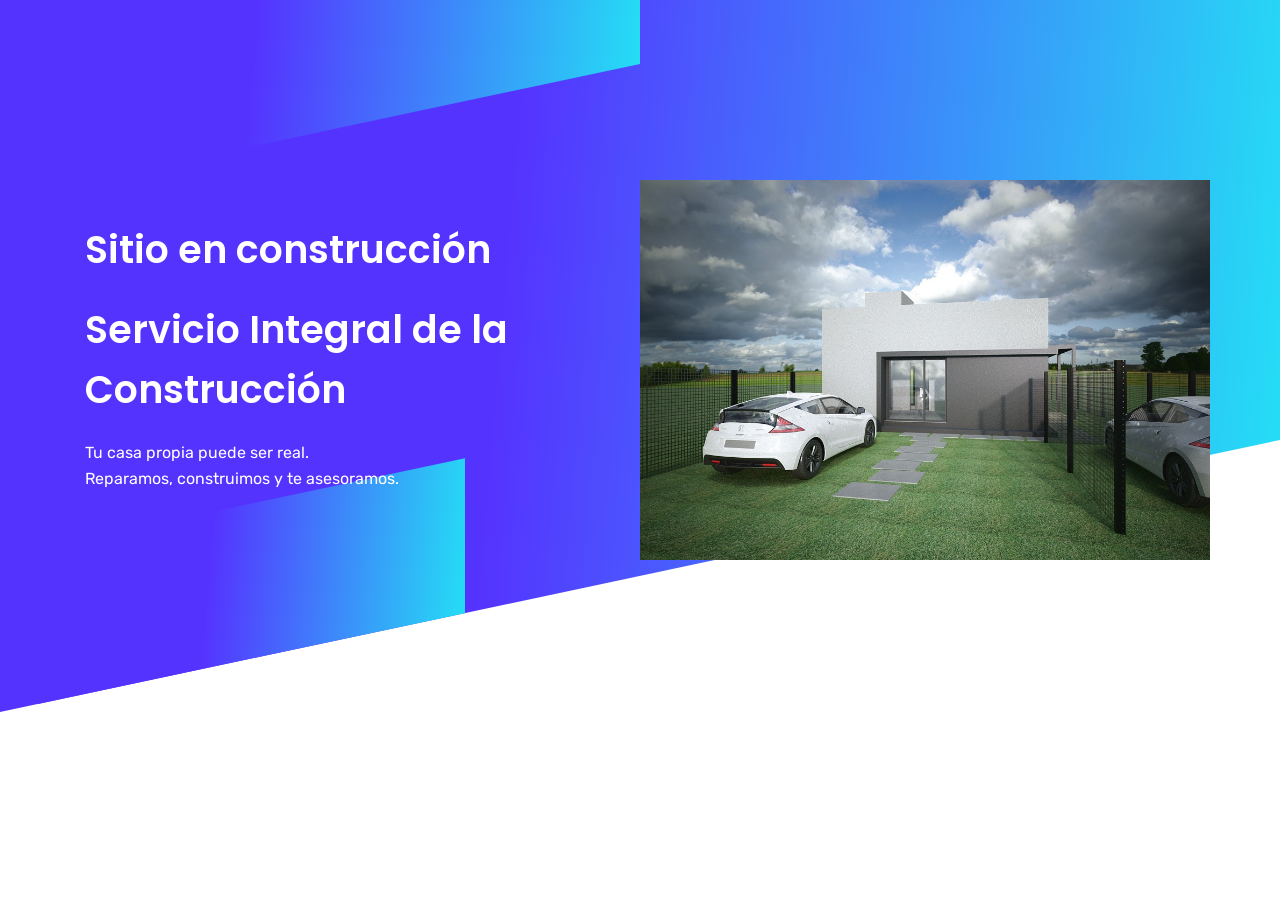
==== commit 91f7bdbf: "add landing page" ====
--- a/index.html
+++ b/index.html
@@ -32,48 +32,25 @@
       <nav class="navbar navbar-expand-md bg-inverse fixed-top scrolling-navbar">
         <div class="container">
           <!-- <a href="index.html" class="navbar-brand"><img src="img/logo.png" alt=""></a>   -->
-          <h2>SICO</h2>
+          <!-- <h2>SICO</h2> -->
           <button class="navbar-toggler" type="button" data-toggle="collapse" data-target="#navbarCollapse" aria-controls="navbarCollapse" aria-expanded="false" aria-label="Toggle navigation">
             <i class="lni-menu"></i>
           </button>
-          <div class="collapse navbar-collapse" id="navbarCollapse">
-            <ul class="navbar-nav mr-auto w-100 justify-content-end">
-              <li class="nav-item">
-                <a class="nav-link page-scroll" href="#home">Inicio</a>
-              </li>
-              <li class="nav-item">
-                <a class="nav-link page-scroll" href="#services">Nosotros</a>
-              </li>  
-              <li class="nav-item">
-                <a class="nav-link page-scroll" href="#features">Desarrollos</a>
-              </li>                
-              <li class="nav-item">
-                <a class="nav-link page-scroll" href="#pricing">Servicios</a>
-              </li>     
-              <li class="nav-item">
-                <a class="nav-link page-scroll" href="#team">Trayectoria</a>
-              </li> 
-              <li class="nav-item">
-                <a class="nav-link page-scroll" href="#contact">Contacto</a>
-              </li>
-            </ul>
-          </div>
         </div>
       </nav>  
       <div class="container">      
         <div class="row space-100">
           <div class="col-lg-6 col-md-12 col-xs-12">
             <div class="contents">
+              <h2>Sitio en construcción</h2>
               <h2 class="head-title">Servicio Integral de la Construcción</h2>
               <p>Tu casa propia puede ser real.
                 <br>
                 Reparamos, construimos y te asesoramos.
               </p>
-              <div class="header-button">
-                <a href="#contact" rel="nofollow" target="_blank" class="btn btn-border-filled">Contactanos</a>
-                <!-- <a href="https://rebrand.ly/slick-ud" rel="nofollow" target="_blank" class="btn btn-border page-scroll">Otra opcion</a> -->
-              </div>
             </div>
+
+            
           </div>
           <div class="col-lg-6 col-md-12 col-xs-12 p-0">
             <div class="intro-img">
@@ -83,946 +60,6 @@
         </div> 
       </div>             
     </header>
-
-    <section id="pricing" class="section">
-      <div class="container">
-        <!-- Start Row -->
-        <div class="row">
-          <div class="col-lg-12">
-            <div class="pricing-text section-header text-center">  
-              <div>   
-                <h2 class="section-title">Servicios</h2>
-                <div class="desc-text">
-                  <!-- <p>Lorem ipsum dolor sit amet, consectetur adipisicing elit, sed do</p>   -->
-                  <!-- <p>eiusmod tempor incididunt ut labore et dolore.</p> -->
-                </div>
-              </div> 
-            </div>
-          </div>
-
-        </div>
-        <!-- End Row -->
-        <!-- Start Row -->
-        <div class="row pricing-tables">
-         <!--  Start Col -->
-          <div class="col-lg-4 col-md-4 col-xs-12">
-            <div class="pricing-table text-center">
-              <div class="pricing-details">
-                <h3>Remodelaciones</h3>
-                <ul>
-                  <li>buscar icono de palita o similar</li>
-                  <li>Renovaciones de Interiores</li>
-                  <li>Ampliaciones y extensiones</li>
-                  <li>Actualización de fachadas</li>
-                  <li>Remodelación de Exteriores</li>
-                  <li>Accesibilidad universal</li>
-                  <li>Asesoramiento de diseño personalizado</li>
-                </ul>
-              </div>
-            </div>
-          </div>
-           <!--  End Col -->
-         <!--  Start Col -->
-          <div class="col-lg-4 col-md-4 col-xs-12">
-            <div class="pricing-table text-center">
-              <div class="pricing-details">
-                <h3>Gestión Integral del Proyecto</h3>
-                <ul>
-                  <li>Planificación inicial</li>
-                  <li>Confección de cronograma</li>
-                  <li>Coordinación de profesionales y contratistas</li>
-                  <li>Gestión de permisos y compras</li>
-                  <li>Ejecución</li>
-                </ul>
-              </div>
-            </div>
-          </div>
-           <!--  End Col -->
-         <!--  Start Col -->
-          <div class="col-lg-4 col-md-4 col-xs-12">
-            <div class="pricing-table text-center">
-              <div class="pricing-details">
-                <h3>Experiencia y profesionalismo</h3>
-                <ul>
-                  <li>+ de 20 años de experiencia</li>
-                  <li>+ de 300 clientes</li>
-                  <li>+ de 60 casas construidas</li>
-                  <li>agregar "+" fachero</li>
-                  <div class="plan-button">
-                    <a href="#showcase" class="btn btn-common">Ver desarrollos</a>
-                  </div>
-                </ul>
-              </div>
-            </div>
-          </div>
-           <!--  End Col -->
-
-        </div>
-        <!-- End Row -->
-      </div>
-    </section>
-
-    <section id="services" class="section">
-      <div class="container">
-        <div class="row">
-          <!-- Start Col -->
-          <div class="row">
-            <div class="col-lg-12">
-              <div class="pricing-text section-header text-center">  
-                <div>   
-                  <h2 class="section-title">Nosotros</h2>
-                  <div class="desc-text">
-                    <!-- <p>Lorem ipsum dolor sit amet, consectetur adipisicing elit, sed do</p>   -->
-                    <!-- <p>eiusmod tempor incididunt ut labore et dolore.</p> -->
-                  </div>
-                </div> 
-              </div>
-            </div>
-          <div class="col-lg-4 col-md-6 col-xs-12">
-            <div class="services-item text-center">
-              <div class="icon">
-                <i class="lni-cog"></i>
-              </div>
-              <h4>Seriedad</h4>
-              <p>
-                Somos una empresa con amplia trayectoria.
-                <br>
-                Reparamos y renovamos viviendas como tambien construimos tu proyecto desde cero.</p>
-            </div>
-          </div>
-          <!-- End Col -->
-          <!-- Start Col -->
-          <div class="col-lg-4 col-md-6 col-xs-12">
-            <div class="services-item text-center">
-              <div class="icon">
-                <i class="lni-brush"></i>
-              </div>
-              <h4>Compromiso</h4>
-              <p>Contamos con profesionales capacitados, arquitectos, ingenieros, mano de obra calificada.</p>
-            </div>
-          </div>
-          <!-- End Col -->
-          <!-- Start Col -->
-          <div class="col-lg-4 col-md-6 col-xs-12">
-            <div class="services-item text-center">
-              <div class="icon">
-                <i class="lni-heart"></i>
-              </div>
-              <h4>Servicios</h4>
-              <p>Realizamos proceso de construcción con llave en mano, como también construcciones en etapas.</p>
-            </div>
-          </div>
-          <!-- End Col -->
-
-        </div>
-      </div>
-    </section>
-
-    <section id="features" class="section">
-      <div class="container">
-        <!-- Start Row -->
-        <div class="row">
-          <div class="col-lg-12">
-            <div class="features-text section-header text-center">  
-              <div>   
-                <h2 class="section-title">Services We Provide</h2>
-                <div class="desc-text">
-                  <p>Lorem ipsum dolor sit amet, consectetur adipisicing elit, sed do <br> eiusmod tempor incididunt ut labore et dolore.</p>
-                </div>
-              </div> 
-            </div>
-          </div>
-
-        </div>
-        <!-- End Row -->
-        <!-- Start Row -->
-        <div class="row featured-bg">
-         <!-- Start Col -->
-          <div class="col-lg-6 col-md-6 col-xs-12 p-0">
-             <!-- Start Fetatures -->
-            <div class="feature-item featured-border1">
-               <div class="feature-icon float-left">
-                 <i class="lni-coffee-cup"></i>
-               </div>
-               <div class="feature-info float-left">
-                 <h4>Easy to Customize</h4>
-                 <p>Producing long lasting organic SEO results for <br> brand of different kinds for more than a decade,<br> we understand that’s your.</p>
-               </div>
-            </div>
-            <!-- End Fetatures -->
-          </div>
-           <!-- End Col -->
-          
-         <!-- Start Col -->
-          <div class="col-lg-6 col-md-6 col-xs-12 p-0">
-             <!-- Start Fetatures -->
-            <div class="feature-item featured-border2">
-               <div class="feature-icon float-left">
-                 <i class="lni-briefcase"></i>
-               </div>
-               <div class="feature-info float-left">
-                 <h4>Business Template</h4>
-                 <p>Producing long lasting organic SEO results for <br> brand of different kinds for more than a decade,<br> we understand that’s your.</p>
-               </div>
-            </div>
-            <!-- End Fetatures -->
-          </div>
-           <!-- End Col -->
-          
-         <!-- Start Col -->
-          <div class="col-lg-6 col-md-6 col-xs-12 p-0">
-             <!-- Start Fetatures -->
-            <div class="feature-item featured-border1">
-               <div class="feature-icon float-left">
-                 <i class="lni-invention"></i>
-               </div>
-               <div class="feature-info float-left">
-                 <h4>Clean & Trendy Design</h4>
-                 <p>Producing long lasting organic SEO results for <br> brand of different kinds for more than a decade,<br> we understand that’s your.</p>
-               </div>
-            </div>
-            <!-- End Fetatures -->
-          </div>
-           <!-- End Col -->
-          
-         <!-- Start Col -->
-          <div class="col-lg-6 col-md-6 col-xs-12 p-0">
-             <!-- Start Fetatures -->
-            <div class="feature-item featured-border2">
-               <div class="feature-icon float-left">
-                <i class="lni-layers"></i>
-               </div>
-               <div class="feature-info float-left">
-                 <h4>Tons of Sections</h4>
-                 <p>Producing long lasting organic SEO results for <br> brand of different kinds for more than a decade,<br> we understand that’s your.</p>
-               </div>
-            </div>
-            <!-- End Fetatures -->
-          </div>
-           <!-- End Col -->
-          
-         <!-- Start Col -->
-          <div class="col-lg-6 col-md-6 col-xs-12 p-0">
-             <!-- Start Fetatures -->
-            <div class="feature-item featured-border3">
-               <div class="feature-icon float-left">
-                 <i class="lni-reload"></i>
-               </div>
-               <div class="feature-info float-left">
-                 <h4>Free Future Updates</h4>
-                 <p>Producing long lasting organic SEO results for <br> brand of different kinds for more than a decade,<br> we understand that’s your.</p>
-               </div>
-            </div>
-            <!-- End Fetatures -->
-          </div>
-           <!-- End Col -->
-          
-         <!-- Start Col -->
-          <div class="col-lg-6 col-md-6 col-xs-12 p-0">
-             <!-- Start Fetatures -->
-            <div class="feature-item">
-               <div class="feature-icon float-left">
-                 <i class="lni-support"></i>
-               </div>
-               <div class="feature-info float-left">
-                 <h4>Premier Support</h4>
-                 <p>Producing long lasting organic SEO results for <br> brand of different kinds for more than a decade,<br> we understand that’s your.</p>
-               </div>
-            </div>
-            <!-- End Fetatures -->
-          </div>
-           <!-- End Col -->
-          
-
-        </div>
-        <!-- End Row -->
-      </div>
-    </section>
-
-    <section id="showcase">
-      <div class="container-fluid right-position">
-        <!-- Start Row -->
-        <div class="row gradient-bg">
-          <div class="col-lg-12">
-            <div class="showcase-text section-header text-center">  
-              <div>   
-                <h2 class="section-title">Desarrollos</h2>
-                <div class="desc-text">
-                  <p>Explora nuestros proyectos de construcción, nos esforzamos por crear hogares de calidad.</p>
-                </div>
-              </div> 
-            </div>
-          </div>
-
-        </div>
-        <!-- End Row -->
-        <!-- Start Row -->
-        <div class="row justify-content-center showcase-area">
-          <div class="col-lg-12 col-md-12 col-xs-12 pr-0">
-            <div class="showcase-slider owl-carousel">
-              <div class="item">
-                <div class="screenshot-thumb">
-                  <img src="img/casa.jpeg" class="img-fluid" alt="" />
-                  <div class="hover-content text-center">
-                    <div class="fancy-table">
-                      <div class="table-cell">
-                        <div class="single-text">
-                          <p>Icon , Web</p>
-                          <h5>Redesign Slack</h5>
-                        </div>
-                        <div class="zoom-icon">
-                          <a class="lightbox" href="img/casa.jpeg"><i class="lni-zoom-in"></i></a>
-                          <a href="#"><i class="lni-link"></i></a>
-                        </div>
-                      </div>
-                    </div>
-                  </div>
-
-                </div>
-              </div>
-              <div class="item">
-                <div class="screenshot-thumb">
-                  <img src="img/casa (1).jpeg" class="img-fluid" alt="" />
-                  <div class="hover-content text-center">
-                    <div class="fancy-table">
-                      <div class="table-cell">
-                        <div class="single-text">
-                          <p>Icon , Web</p>
-                          <h5>Redesign Slack</h5>
-                        </div>
-                        <div class="zoom-icon">
-                          <a class="lightbox" href="img/casa (1).jpeg"><i class="lni-zoom-in"></i></a>
-                          <a href="#"><i class="lni-link"></i></a>
-                        </div>
-                      </div>
-                    </div>
-                  </div>
-                </div>
-              </div>
-              <div class="item">
-                <div class="screenshot-thumb">
-                  <img src="img/casa (2).jpeg" class="img-fluid" alt="" />
-                  <div class="hover-content text-center">
-                    <div class="fancy-table">
-                      <div class="table-cell">
-                        <div class="single-text">
-                          <p>Icon , Web</p>
-                          <h5>Redesign Slack</h5>
-                        </div>
-                        <div class="zoom-icon">
-                          <a class="lightbox" href="img/casa (2).jpeg"><i class="lni-zoom-in"></i></a>
-                          <a href="#"><i class="lni-link"></i></a>
-                        </div>
-                      </div>
-                    </div>
-                  </div>
-                </div>
-              </div>
-              <div class="item">
-                <div class="screenshot-thumb">
-                  <img src="img/casa (3).jpeg" class="img-fluid" alt="" />
-                  <div class="hover-content text-center">
-                    <div class="fancy-table">
-                      <div class="table-cell">
-                        <div class="single-text">
-                          <p>Icon , Web</p>
-                          <h5>Redesign Slack</h5>
-                        </div>
-                        <div class="zoom-icon">
-                          <a class="lightbox" href="img/casa (3).jpeg"><i class="lni-zoom-in"></i></a>
-                          <a href="#"><i class="lni-link"></i></a>
-                        </div>
-                      </div>
-                    </div>
-                  </div>
-                </div>
-              </div>
-              <div class="item">
-                <div class="screenshot-thumb">
-                  <img src="img/showcase/05.jpg" class="img-fluid" alt="" />
-                  <div class="hover-content text-center">
-                    <div class="fancy-table">
-                      <div class="table-cell">
-                        <div class="single-text">
-                          <p>Icon , Web</p>
-                          <h5>Redesign Slack</h5>
-                        </div>
-                        <div class="zoom-icon">
-                          <a class="lightbox" href="img/showcase/05.jpg"><i class="lni-zoom-in"></i></a>
-                          <a href="#"><i class="lni-link"></i></a>
-                        </div>
-                      </div>
-                    </div>
-                  </div>
-                </div>
-              </div>
-              <div class="item">
-                <div class="screenshot-thumb">
-                  <img src="img/showcase/01.jpg" class="img-fluid" alt="" />
-                  <div class="hover-content text-center">
-                    <div class="fancy-table">
-                      <div class="table-cell">
-                        <div class="single-text">
-                          <p>Icon , Web</p>
-                          <h5>Redesign Slack</h5>
-                        </div>
-                        <div class="zoom-icon">
-                          <a class="lightbox" href="img/showcase/01.jpg"><i class="lni-zoom-in"></i></a>
-                          <a href="#"><i class="lni-link"></i></a>
-                        </div>
-                      </div>
-                    </div>
-                  </div>
-
-                </div>
-              </div>
-              <div class="item">
-                <div class="screenshot-thumb">
-                  <img src="img/showcase/02.jpg" class="img-fluid" alt="" />
-                  <div class="hover-content text-center">
-                    <div class="fancy-table">
-                      <div class="table-cell">
-                        <div class="single-text">
-                          <p>Icon , Web</p>
-                          <h5>Redesign Slack</h5>
-                        </div>
-                        <div class="zoom-icon">
-                          <a class="lightbox" href="img/showcase/02.jpg"><i class="lni-zoom-in"></i></a>
-                          <a href="#"><i class="lni-link"></i></a>
-                        </div>
-                      </div>
-                    </div>
-                  </div>
-                </div>
-              </div>
-              <div class="item">
-                <div class="screenshot-thumb">
-                  <img src="img/showcase/03.jpg" class="img-fluid" alt="" />
-                  <div class="hover-content text-center">
-                    <div class="fancy-table">
-                      <div class="table-cell">
-                        <div class="single-text">
-                          <p>Icon , Web</p>
-                          <h5>Redesign Slack</h5>
-                        </div>
-                        <div class="zoom-icon">
-                          <a class="lightbox" href="img/showcase/03.jpg"><i class="lni-zoom-in"></i></a>
-                          <a href="#"><i class="lni-link"></i></a>
-                        </div>
-                      </div>
-                    </div>
-                  </div>
-                </div>
-              </div>
-              <div class="item">
-                <div class="screenshot-thumb">
-                  <img src="img/showcase/04.jpg" class="img-fluid" alt="" />
-                  <div class="hover-content text-center">
-                    <div class="fancy-table">
-                      <div class="table-cell">
-                        <div class="single-text">
-                          <p>Icon , Web</p>
-                          <h5>Redesign Slack</h5>
-                        </div>
-                        <div class="zoom-icon">
-                          <a class="lightbox" href="img/showcase/04.jpg"><i class="lni-zoom-in"></i></a>
-                          <a href="#"><i class="lni-link"></i></a>
-                        </div>
-                      </div>
-                    </div>
-                  </div>
-                </div>
-              </div>
-              <div class="item">
-                <div class="screenshot-thumb">
-                  <img src="img/showcase/05.jpg" class="img-fluid" alt="" />
-                  <div class="hover-content text-center">
-                    <div class="fancy-table">
-                      <div class="table-cell">
-                        <div class="single-text">
-                          <p>Icon , Web</p>
-                          <h5>Redesign Slack</h5>
-                        </div>
-                        <div class="zoom-icon">
-                          <a class="lightbox" href="img/showcase/05.jpg"><i class="lni-zoom-in"></i></a>
-                          <a href="#"><i class="lni-link"></i></a>
-                        </div>
-                      </div>
-                    </div>
-                  </div>
-                </div>
-              </div>
-              <div class="item">
-                <div class="screenshot-thumb">
-                  <img src="img/showcase/01.jpg" class="img-fluid" alt="" />
-                  <div class="hover-content text-center">
-                    <div class="fancy-table">
-                      <div class="table-cell">
-                        <div class="single-text">
-                          <p>Icon , Web</p>
-                          <h5>Redesign Slack</h5>
-                        </div>
-                        <div class="zoom-icon">
-                          <a class="lightbox" href="img/showcase/01.jpg"><i class="lni-zoom-in"></i></a>
-                          <a href="#"><i class="lni-link"></i></a>
-                        </div>
-                      </div>
-                    </div>
-                  </div>
-
-                </div>
-              </div>
-              <div class="item">
-                <div class="screenshot-thumb">
-                  <img src="img/showcase/02.jpg" class="img-fluid" alt="" />
-                  <div class="hover-content text-center">
-                    <div class="fancy-table">
-                      <div class="table-cell">
-                        <div class="single-text">
-                          <p>Icon , Web</p>
-                          <h5>Redesign Slack</h5>
-                        </div>
-                        <div class="zoom-icon">
-                          <a class="lightbox" href="img/showcase/01.jpg"><i class="lni-zoom-in"></i></a>
-                          <a href="#"><i class="lni-link"></i></a>
-                        </div>
-                      </div>
-                    </div>
-                  </div>
-                </div>
-              </div>
-              <div class="item">
-                <div class="screenshot-thumb">
-                  <img src="img/showcase/03.jpg" class="img-fluid" alt="" />
-                  <div class="hover-content text-center">
-                    <div class="fancy-table">
-                      <div class="table-cell">
-                        <div class="single-text">
-                          <p>Icon , Web</p>
-                          <h5>Redesign Slack</h5>
-                        </div>
-                        <div class="zoom-icon">
-                          <a class="lightbox" href="img/showcase/01.jpg"><i class="lni-zoom-in"></i></a>
-                          <a href="#"><i class="lni-link"></i></a>
-                        </div>
-                      </div>
-                    </div>
-                  </div>
-                </div>
-              </div>
-              <div class="item">
-                <div class="screenshot-thumb">
-                  <img src="img/showcase/04.jpg" class="img-fluid" alt="" />
-                  <div class="hover-content text-center">
-                    <div class="fancy-table">
-                      <div class="table-cell">
-                        <div class="single-text">
-                          <p>Icon , Web</p>
-                          <h5>Redesign Slack</h5>
-                        </div>
-                        <div class="zoom-icon">
-                          <a class="lightbox" href="img/showcase/01.jpg"><i class="lni-zoom-in"></i></a>
-                          <a href="#"><i class="lni-link"></i></a>
-                        </div>
-                      </div>
-                    </div>
-                  </div>
-                </div>
-              </div>
-              <div class="item">
-                <div class="screenshot-thumb">
-                  <img src="img/showcase/05.jpg" class="img-fluid" alt="" />
-                  <div class="hover-content text-center">
-                    <div class="fancy-table">
-                      <div class="table-cell">
-                        <div class="single-text">
-                          <p>Icon , Web</p>
-                          <h5>Redesign Slack</h5>
-                        </div>
-                        <div class="zoom-icon">
-                          <a class="lightbox" href="img/showcase/01.jpg"><i class="lni-zoom-in"></i></a>
-                          <a href="#"><i class="lni-link"></i></a>
-                        </div>
-                      </div>
-                    </div>
-                  </div>
-                </div>
-              </div>
-              <div class="item">
-                <div class="screenshot-thumb">
-                  <img src="img/showcase/01.jpg" class="img-fluid" alt="" />
-                  <div class="hover-content text-center">
-                    <div class="fancy-table">
-                      <div class="table-cell">
-                        <div class="single-text">
-                          <p>Icon , Web</p>
-                          <h5>Redesign Slack</h5>
-                        </div>
-                        <div class="zoom-icon">
-                          <a class="lightbox" href="img/showcase/01.jpg"><i class="lni-zoom-in"></i></a>
-                          <a href="#"><i class="lni-link"></i></a>
-                        </div>
-                      </div>
-                    </div>
-                  </div>
-
-                </div>
-              </div>
-              <div class="item">
-                <div class="screenshot-thumb">
-                  <img src="img/showcase/02.jpg" class="img-fluid" alt="" />
-                  <div class="hover-content text-center">
-                    <div class="fancy-table">
-                      <div class="table-cell">
-                        <div class="single-text">
-                          <p>Icon , Web</p>
-                          <h5>Redesign Slack</h5>
-                        </div>
-                        <div class="zoom-icon">
-                          <a class="lightbox" href="img/showcase/01.jpg"><i class="lni-zoom-in"></i></a>
-                          <a href="#"><i class="lni-link"></i></a>
-                        </div>
-                      </div>
-                    </div>
-                  </div>
-                </div>
-              </div>
-              <div class="item">
-                <div class="screenshot-thumb">
-                  <img src="img/showcase/03.jpg" class="img-fluid" alt="" />
-                  <div class="hover-content text-center">
-                    <div class="fancy-table">
-                      <div class="table-cell">
-                        <div class="single-text">
-                          <p>Icon , Web</p>
-                          <h5>Redesign Slack</h5>
-                        </div>
-                        <div class="zoom-icon">
-                          <a class="lightbox" href="img/showcase/01.jpg"><i class="lni-zoom-in"></i></a>
-                          <a href="#"><i class="lni-link"></i></a>
-                        </div>
-                      </div>
-                    </div>
-                  </div>
-                </div>
-              </div>
-              <div class="item">
-                <div class="screenshot-thumb">
-                  <img src="img/showcase/04.jpg" class="img-fluid" alt="" />
-                  <div class="hover-content text-center">
-                    <div class="fancy-table">
-                      <div class="table-cell">
-                        <div class="single-text">
-                          <p>Icon , Web</p>
-                          <h5>Redesign Slack</h5>
-                        </div>
-                        <div class="zoom-icon">
-                          <a class="lightbox" href="img/showcase/01.jpg"><i class="lni-zoom-in"></i></a>
-                          <a href="#"><i class="lni-link"></i></a>
-                        </div>
-                      </div>
-                    </div>
-                  </div>
-                </div>
-              </div>
-              <div class="item">
-                <div class="screenshot-thumb">
-                  <img src="img/showcase/05.jpg" class="img-fluid" alt="" />
-                  <div class="hover-content text-center">
-                    <div class="fancy-table">
-                      <div class="table-cell">
-                        <div class="single-text">
-                          <p>Icon , Web</p>
-                          <h5>Redesign Slack</h5>
-                        </div>
-                        <div class="zoom-icon">
-                          <a class="lightbox" href="img/showcase/01.jpg"><i class="lni-zoom-in"></i></a>
-                          <a href="#"><i class="lni-link"></i></a>
-                        </div>
-                      </div>
-                    </div>
-                  </div>
-                </div>
-              </div>
-             
-
-              
-            </div>
-          </div>
-        </div>
-        <!-- End Row -->
-      </div>
-    </section>
-
-    <section id="team" class="section">
-      <div class="container">
-        <!-- Start Row -->
-        <div class="row">
-          <div class="col-lg-12">
-            <div class="team-text section-header text-center">  
-              <div>   
-                <h2 class="section-title">Team Members</h2>
-                <div class="desc-text">
-                  <p>Lorem ipsum dolor sit amet, consectetur adipisicing elit, sed do</p>  
-                  <p>eiusmod tempor incididunt ut labore et dolore.</p>
-                </div>
-              </div> 
-            </div>
-          </div>
-
-        </div>
-        <!-- End Row -->
-        <!-- Start Row -->
-        <div class="row">
-          <!-- Start Col -->
-          <div class="col-lg-3 col-md-6 col-xs-12">
-            <div class="single-team">
-              <div class="team-thumb">
-                <img src="img/team/01.jpg" class="img-fluid" alt="">
-              </div>
-
-              <div class="team-details">
-              <div class="team-social-icons">
-                  <ul class="social-list">
-                    <li><a href="#"><i class="lni-facebook-filled"></i></a></li>
-                    <li><a href="#"><i class="lni-twitter-filled"></i></a></li>
-                    <li><a href="#"><i class="lni-google-plus"></i></a></li>
-                  </ul>
-                </div> 
-                <div class="team-inner text-center">
-                  <h5 class="team-title">Patric Green</h5>
-                  <p>Lead Designer</p>
-                </div>
-              </div>
-            </div>
-          </div>
-          <!-- Start Col -->
- 
-          <!-- Start Col -->
-          <div class="col-lg-3 col-md-6 col-xs-12">
-            <div class="single-team">
-              <div class="team-thumb">
-                <img src="img/team/02.jpg" class="img-fluid" alt="">
-              </div>
-
-              <div class="team-details">
-              <div class="team-social-icons">
-                  <ul class="social-list">
-                    <li><a href="#"><i class="lni-facebook-filled"></i></a></li>
-                    <li><a href="#"><i class="lni-twitter-filled"></i></a></li>
-                    <li><a href="#"><i class="lni-google-plus"></i></a></li>
-                  </ul>
-                </div>
-                <div class="team-inner text-center">
-                  <h5 class="team-title">Celina D Cruze</h5>
-                  <p>Front-end Developer</p>
-                </div>
-              </div>
-            </div>
-          </div>
-          <!-- Start Col -->
- 
-          <!-- Start Col -->
-          <div class="col-lg-3 col-md-6 col-xs-12">
-            <div class="single-team">
-              <div class="team-thumb">
-                <img src="img/team/03.jpg" class="img-fluid" alt="">
-              </div>
-
-              <div class="team-details">
-              <div class="team-social-icons">
-                  <ul class="social-list">
-                    <li><a href="#"><i class="lni-facebook-filled"></i></a></li>
-                    <li><a href="#"><i class="lni-twitter-filled"></i></a></li>
-                    <li><a href="#"><i class="lni-google-plus"></i></a></li>
-                  </ul>
-                </div>
-                <div class="team-inner text-center">
-                  <h5 class="team-title">Daryl Dixon</h5>
-                  <p>Content Writer</p>
-                </div>
-              </div>
-            </div>
-          </div>
-          <!-- Start Col -->
- 
-          <!-- Start Col -->
-          <div class="col-lg-3 col-md-6 col-xs-12">
-            <div class="single-team">
-              <div class="team-thumb">
-                <img src="img/team/04.jpg" class="img-fluid" alt="">
-              </div>
-
-              <div class="team-details">
-                <div class="team-social-icons">
-                  <ul class="social-list">
-                    <li><a href="#"><i class="lni-facebook-filled"></i></a></li>
-                    <li><a href="#"><i class="lni-twitter-filled"></i></a></li>
-                    <li><a href="#"><i class="lni-google-plus"></i></a></li>
-                  </ul>
-                </div>
-                <div class="team-inner text-center">
-                  <h5 class="team-title">Mark Parker</h5>
-                  <p>Support Engineer</p>
-                </div>
-              </div>
-            </div>
-          </div>
-          <!-- Start Col -->
- 
-
-        </div>
-        <!-- End Row -->
-      </div>
-    </section>
-
-    <section id="blog" class="section">
-      <!-- Container Starts -->
-      <div class="container">
-        <!-- Start Row -->
-        <div class="row">
-          <div class="col-lg-12">
-            <div class="blog-text section-header text-center">  
-              <div>   
-                <h2 class="section-title">Latest Blog Posts</h2>
-                <div class="desc-text">
-                  <p>Lorem ipsum dolor sit amet, consectetur adipisicing elit, sed do</p>  
-                  <p>eiusmod tempor incididunt ut labore et dolore.</p>
-                </div>
-              </div> 
-            </div>
-          </div>
-
-        </div>
-        <!-- End Row -->
-        <!-- Start Row -->
-        <div class="row">
-          <!-- Start Col -->
-          <div class="col-lg-4 col-md-6 col-xs-12 blog-item">
-            <!-- Blog Item Starts -->
-            <div class="blog-item-wrapper">
-              <div class="blog-item-img">
-                <a href="single-post.html">
-                  <img src="img/blog/01.jpg" class="img-fluid" alt="">
-                </a>             
-              </div>
-              <div class="blog-item-text"> 
-                <h3><a href="single-post.html">How Slick Will Transform  <br>Your Business</a></h3>
-                <p>Lorem Ipsum is simply dummy text of the printing and typesetting industry. Lorem Ipsum has been the industry.</p>
-                <a href="" class="read-more">5 Min read</a>
-              </div>
-              <div class="author">
-                <span class="name"><i class="lni-user"></i><a href="#">Posted by Admin</a></span>
-                <span class="date float-right"><i class="lni-calendar"></i><a href="#">10 April, 2020</a></span>
-              </div>
-            </div>
-            <!-- Blog Item Wrapper Ends-->
-          </div>
-          <!-- End Col -->
-          <!-- Start Col -->
-          <div class="col-lg-4 col-md-6 col-xs-12 blog-item">
-            <!-- Blog Item Starts -->
-            <div class="blog-item-wrapper">
-              <div class="blog-item-img">
-                <a href="single-post.html">
-                  <img src="img/blog/02.jpg" class="img-fluid" alt="">
-                </a>             
-              </div>
-              <div class="blog-item-text"> 
-                <h3><a href="single-post.html">Growth Techniques for  <br>New Startups</a></h3>
-                <p>Lorem Ipsum is simply dummy text of the printing and typesetting industry. Lorem Ipsum has been the industry.</p>
-                <a href="" class="read-more">5 Min read</a>
-              </div>
-              <div class="author">
-                <span class="name"><i class="lni-user"></i><a href="#">Posted by Admin</a></span>
-                <span class="date float-right"><i class="lni-calendar"></i><a href="#">10 April, 2020</a></span>
-              </div>
-            </div>
-            <!-- Blog Item Wrapper Ends-->
-          </div>
-          <!-- End Col -->
-          <!-- Start Col -->
-          <div class="col-lg-4 col-md-6 col-xs-12 blog-item">
-            <!-- Blog Item Starts -->
-            <div class="blog-item-wrapper">
-              <div class="blog-item-img">
-                <a href="single-post.html">
-                  <img src="img/blog/03.jpg" class="img-fluid" alt="">
-                </a>             
-              </div>
-              <div class="blog-item-text"> 
-                <h3><a href="single-post.html">Writing Professional <br>Emails to Customers</a></h3>
-                <p>Lorem Ipsum is simply dummy text of the printing and typesetting industry. Lorem Ipsum has been the industry.</p>
-                <a href="" class="read-more">5 Min read</a>
-              </div>
-              <div class="author">
-                <span class="name"><i class="lni-user"></i><a href="#">Posted by Admin</a></span>
-                <span class="date float-right"><i class="lni-calendar"></i><a href="#">10 April, 2020</a></span>
-              </div>
-            </div>
-            <!-- Blog Item Wrapper Ends-->
-          </div>
-          <!-- End Col -->
-
-        </div>
-        <!-- End Row -->
-      </div>
-    </section>
-
-    <section id="contact" class="section">
-      <!-- Container Starts -->
-      <div class="container">
-        <!-- Start Row -->
-        <div class="row">
-          <div class="col-lg-12">
-            <div class="contact-text section-header text-center">  
-              <div>   
-                <h2 class="section-title">Contacto</h2>
-                <h1>PONER BOTON FLOTANTE DE WHATSAPP</h1>
-                <div class="desc-text">
-                  <p>NUMERO PENDIENTE</p>
-                  <p>EMAIL PENDIENTE</p>
-                </div>
-              </div> 
-            </div>
-          </div>
-        </div>
-        <!-- End Row -->
-        
-      </div>
-    </section>
-
-    <footer>
-      <!-- Footer Area Start -->
-      <section id="footer-Content">
-        <div class="container">
-          <p>achicar este footer</p>
-          <!-- <div class="container"> -->
-            <!-- Star Row -->
-            <!-- <div class="row"> -->
-              <!-- <div class="col-md-12"> -->
-                <!-- <div class="site-info text-center"> -->
-                  <!-- <p>Crafted by <a href="http://uideck.com" rel="nofollow">UIdeck</a></p> -->
-                <!-- </div>               -->
-                
-              <!-- </div> -->
-              <!-- End Col -->
-            <!-- </div> -->
-            <!-- End Row -->
-          <!-- </div> -->
-        </div>
-      <!-- Copyright End -->
-      </section>
-      <!-- Footer area End -->
-      
-    </footer>
-    <!-- Footer Section End --> 
-
-
-    <!-- Go To Top Link -->
-    <a href="#" class="back-to-top">
-      <i class="lni-chevron-up"></i>
-    </a> 
 
     <!-- Preloader -->
     <div id="preloader">
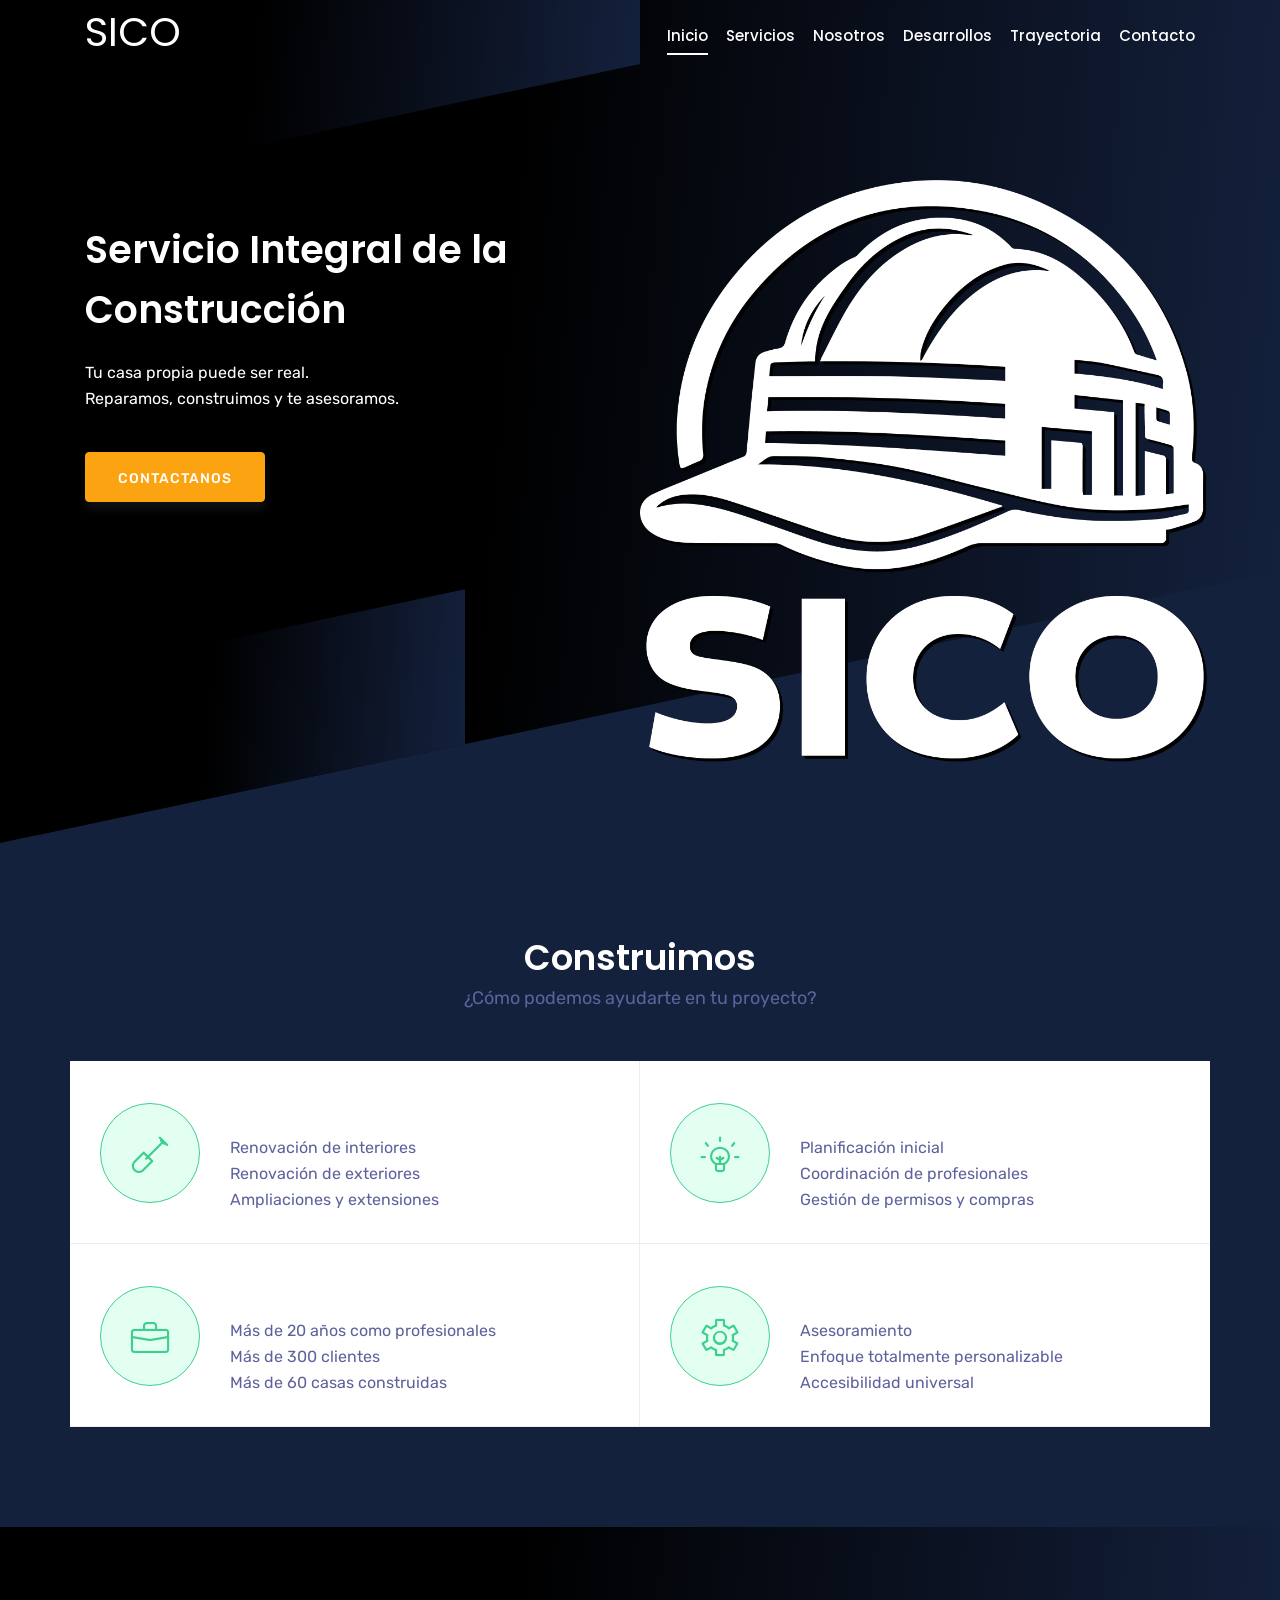
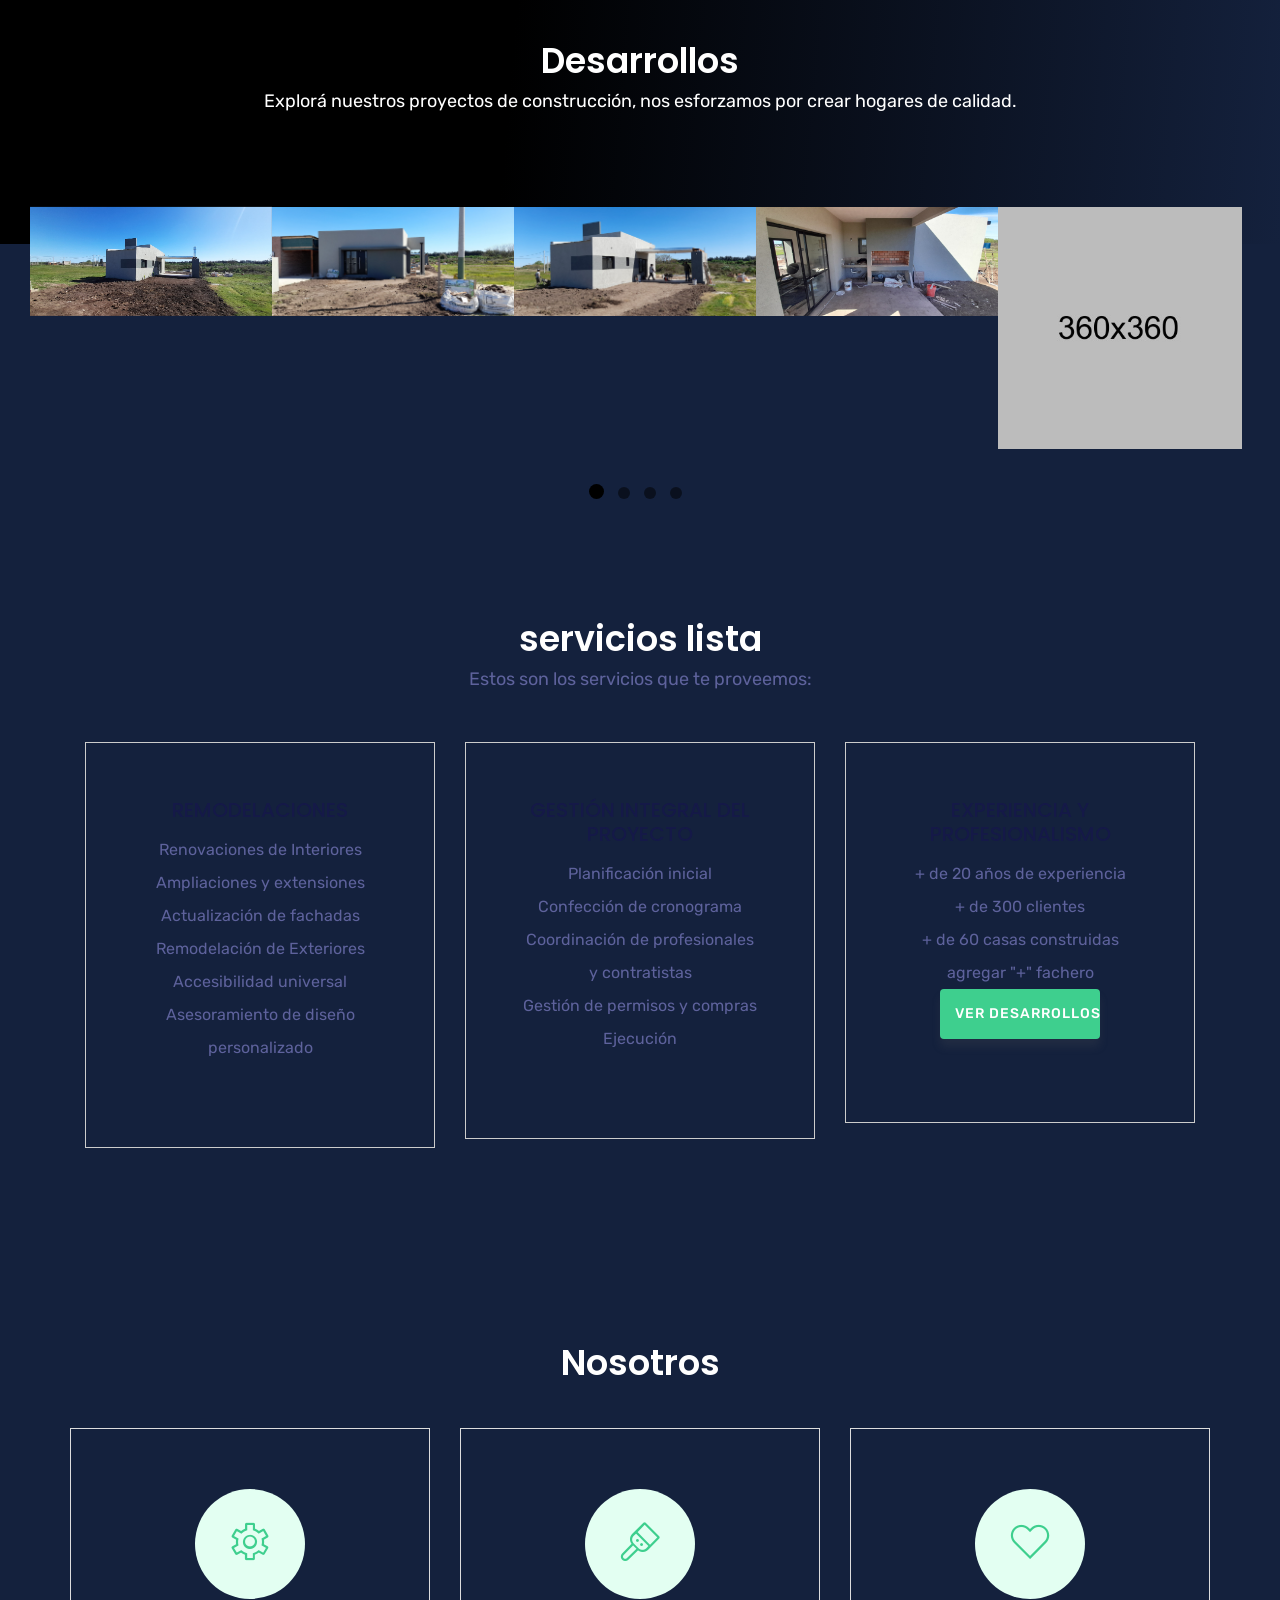
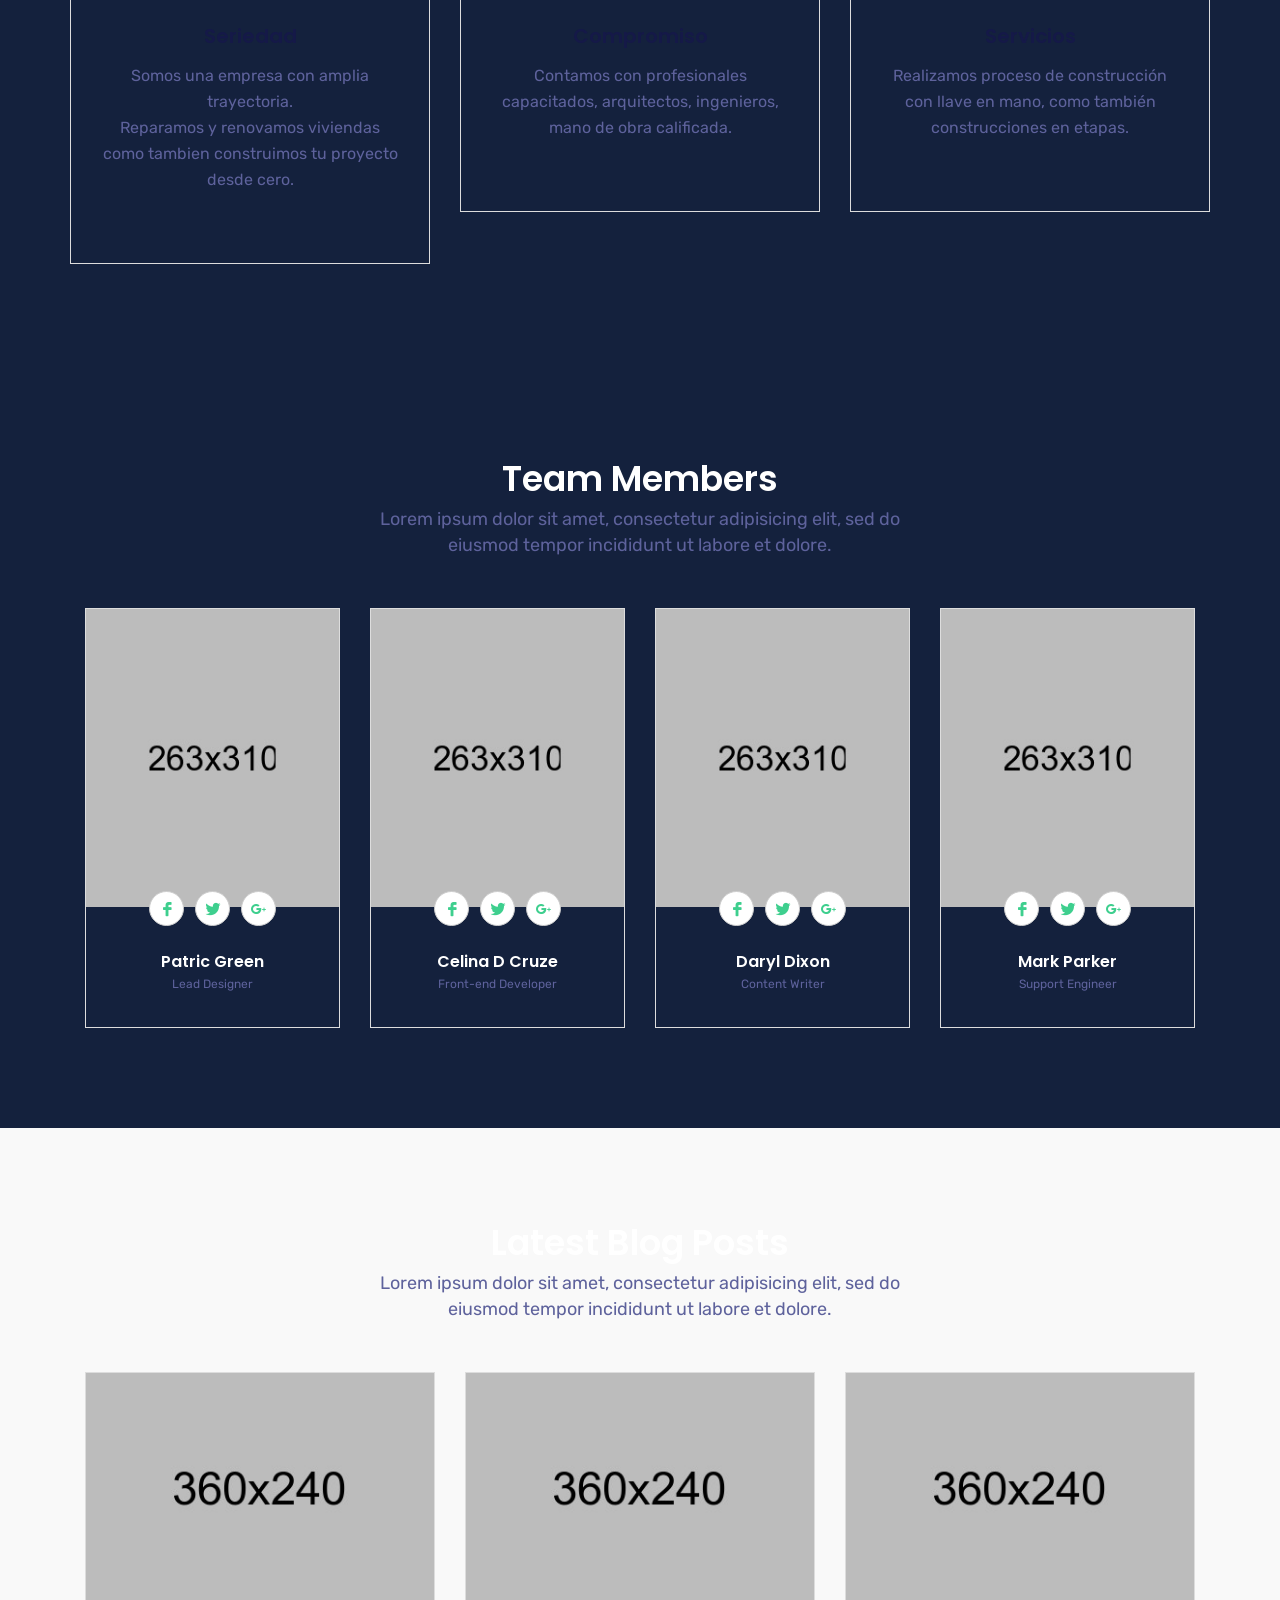
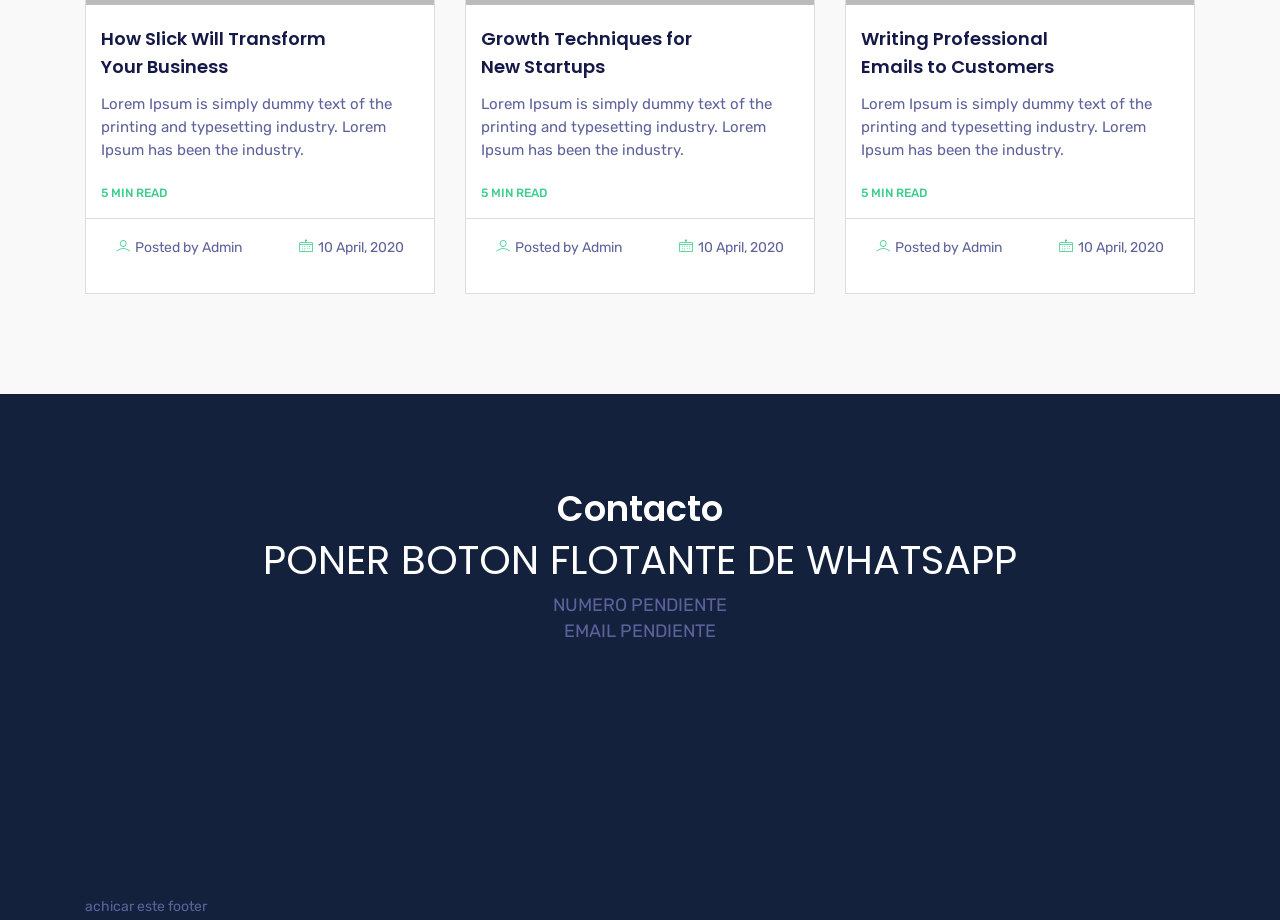
==== commit a766bac3: "revisit styles. Add logo. Set construimos data." ====
--- a/index.html
+++ b/index.html
@@ -1,85 +1,1035 @@
 <!DOCTYPE html>
 <html lang="en">
-  <head>
-    <!-- Required meta tags -->
-    <meta charset="utf-8">
-    <meta name="viewport" content="width=device-width, initial-scale=1, shrink-to-fit=no">
-    <meta name="keywords" content="Bootstrap, Landing page, Template, Business, Service">
-    <meta name="viewport" content="width=device-width, initial-scale=1, maximum-scale=1">
-    <meta name="author" content="Grayrids">
-    <title>SICO - Servicio Integral de la Construcción</title>
-    <!--====== Favicon Icon ======-->
-    <link rel="shortcut icon" href="img/2.png" type="image/png">
-    <!-- Bootstrap CSS -->
-    <link rel="stylesheet" href="css/bootstrap.min.css">
-    <link rel="stylesheet" href="css/animate.css">
-    <link rel="stylesheet" href="css/LineIcons.css">
-    <link rel="stylesheet" href="css/owl.carousel.css">
-    <link rel="stylesheet" href="css/owl.theme.css">
-    <link rel="stylesheet" href="css/magnific-popup.css">
-    <link rel="stylesheet" href="css/nivo-lightbox.css">
-    <link rel="stylesheet" href="css/main.css">    
-    <link rel="stylesheet" href="css/responsive.css">
-
-  </head>
-  
-  <body>
-    <header id="home" class="hero-area">    
-      <div class="overlay">
-        <span></span>
-        <span></span>
-      </div>
-      <nav class="navbar navbar-expand-md bg-inverse fixed-top scrolling-navbar">
-        <div class="container">
-          <!-- <a href="index.html" class="navbar-brand"><img src="img/logo.png" alt=""></a>   -->
-          <!-- <h2>SICO</h2> -->
-          <button class="navbar-toggler" type="button" data-toggle="collapse" data-target="#navbarCollapse" aria-controls="navbarCollapse" aria-expanded="false" aria-label="Toggle navigation">
-            <i class="lni-menu"></i>
-          </button>
-        </div>
-      </nav>  
-      <div class="container">      
-        <div class="row space-100">
-          <div class="col-lg-6 col-md-12 col-xs-12">
-            <div class="contents">
-              <h2>Sitio en construcción</h2>
-              <h2 class="head-title">Servicio Integral de la Construcción</h2>
-              <p>Tu casa propia puede ser real.
+
+<head>
+  <!-- Required meta tags -->
+  <meta charset="utf-8">
+  <meta name="viewport" content="width=device-width, initial-scale=1, shrink-to-fit=no">
+  <meta name="keywords" content="Bootstrap, Landing page, Template, Business, Service">
+  <meta name="viewport" content="width=device-width, initial-scale=1, maximum-scale=1">
+  <meta name="author" content="Grayrids">
+  <title>SICO - Servicio Integral de la Construcción</title>
+  <!--====== Favicon Icon ======-->
+  <link rel="shortcut icon" href="img/2.png" type="image/png">
+  <!-- Bootstrap CSS -->
+  <link rel="stylesheet" href="css/bootstrap.min.css">
+  <link rel="stylesheet" href="css/animate.css">
+  <link rel="stylesheet" href="css/LineIcons.css">
+  <link rel="stylesheet" href="css/owl.carousel.css">
+  <link rel="stylesheet" href="css/owl.theme.css">
+  <link rel="stylesheet" href="css/magnific-popup.css">
+  <link rel="stylesheet" href="css/nivo-lightbox.css">
+  <link rel="stylesheet" href="css/main.css">
+  <link rel="stylesheet" href="css/responsive.css">
+  <link rel="stylesheet" href="css/custom.css">
+
+</head>
+
+<body>
+  <header id="home" class="hero-area">
+    <div class="overlay">
+      <span></span>
+      <span></span>
+    </div>
+    <nav class="navbar navbar-expand-md bg-inverse fixed-top scrolling-navbar">
+      <div class="container">
+        <!-- <a href="index.html" class="navbar-brand"><img src="img/logo.png" alt=""></a>   -->
+        <h2>SICO</h2>
+        <button class="navbar-toggler" type="button" data-toggle="collapse" data-target="#navbarCollapse"
+          aria-controls="navbarCollapse" aria-expanded="false" aria-label="Toggle navigation">
+          <i class="lni-menu"></i>
+        </button>
+
+        <div class="collapse navbar-collapse" id="navbarCollapse">
+          <ul class="navbar-nav mr-auto w-100 justify-content-end">
+            <li class="nav-item">
+              <a class="nav-link page-scroll" href="#home">Inicio</a>
+            </li>
+            <li class="nav-item">
+              <a class="nav-link page-scroll" href="#pricing">Servicios</a>
+            </li>
+            <li class="nav-item">
+              <a class="nav-link page-scroll" href="#features">Nosotros</a>
+            </li>
+            <li class="nav-item">
+              <a class="nav-link page-scroll" href="#">Desarrollos</a>
+            </li>
+            <li class="nav-item">
+              <a class="nav-link page-scroll" href="#team">Trayectoria</a>
+            </li>
+            <li class="nav-item">
+              <a class="nav-link page-scroll" href="#contact">Contacto</a>
+            </li>
+          </ul>
+        </div>
+      </div>
+
+    </nav>
+    <div class="container">
+      <div class="row space-100">
+        <div class="col-lg-6 col-md-12 col-xs-12">
+          <div class="contents">
+            <h2 class="head-title">Servicio Integral de la Construcción</h2>
+            <p>Tu casa propia puede ser real.
+              <br>
+              Reparamos, construimos y te asesoramos.
+            </p>
+            <div class="header-button">
+              <a href="#contact" rel="nofollow" class="btn btn-border-filled page-scroll">Contactanos</a>
+              <!-- <a href="https://rebrand.ly/slick-ud" rel="nofollow" target="_blank" class="btn btn-border page-scroll">Otra opcion</a> -->
+            </div>
+          </div>
+        </div>
+        <div class="col-lg-6 col-md-12 col-xs-12 p-0">
+          <div class="intro-img">
+            <img class="logo" src="img/logos/logo-white.png" alt="">
+          </div>
+        </div>
+      </div>
+    </div>
+  </header>
+
+  <!-- SERVICIOS SECTION -->
+  <section id="features" class="section">
+    <div class="container">
+      <!-- Start Row -->
+      <div class="row">
+        <div class="col-lg-12">
+          <div class="features-text section-header text-center">
+            <div>
+              <h2 class="section-title">Construimos</h2>
+              <div class="desc-text">
+                <p>¿Cómo podemos ayudarte en tu proyecto?</p>
+              </div>
+            </div>
+          </div>
+        </div>
+
+      </div>
+      <!-- End Row -->
+      <!-- Start Row -->
+      <div class="row featured-bg">
+        <!-- Start Col -->
+        <div class="col-lg-6 col-md-6 col-xs-12 p-0">
+          <!-- Start Fetatures -->
+          <div class="feature-item featured-border1">
+            <div class="feature-icon float-left">
+              <i class="lni-shovel"></i>
+            </div>
+            <div class="feature-info float-left">
+              <h4>Remodelaciones</h4>
+              <p>Renovación de interiores</p>
+              <p>Renovación de exteriores</p>
+              <p>Ampliaciones y extensiones</p>
+            </div>
+          </div>
+          <!-- End Fetatures -->
+        </div>
+        <!-- End Col -->
+
+        <!-- Start Col -->
+        <div class="col-lg-6 col-md-6 col-xs-12 p-0">
+          <!-- Start Fetatures -->
+          <div class="feature-item featured-border2">
+            <div class="feature-icon float-left">
+              <i class="lni-invention"></i>
+            </div>
+            <div class="feature-info float-left">
+              <h4>Gestión integral</h4>
+              <p>Planificación inicial</p>
+              <p>Coordinación de profesionales</p>
+              <p>Gestión de permisos y compras</p>
+            </div>
+          </div>
+          <!-- End Fetatures -->
+        </div>
+        <!-- End Col -->
+
+        <!-- Start Col -->
+        <div class="col-lg-6 col-md-6 col-xs-12 p-0">
+          <!-- Start Fetatures -->
+          <div class="feature-item featured-border1">
+            <div class="feature-icon float-left">
+              <i class="lni-briefcase"></i>
+            </div>
+            <div class="feature-info float-left">
+              <h4>Experiencia</h4>
+              <p>Más de 20 años como profesionales</p>
+              <p>Más de 300 clientes</p>
+              <p>Más de 60 casas construidas</p>
+            </div>
+          </div>
+          <!-- End Fetatures -->
+        </div>
+        <!-- End Col -->
+
+        <!-- Start Col -->
+        <div class="col-lg-6 col-md-6 col-xs-12 p-0">
+          <!-- Start Fetatures -->
+          <div class="feature-item featured-border2">
+            <div class="feature-icon float-left">
+              <i class="lni-cog"></i>
+            </div>
+            <div class="feature-info float-left">
+              <h4>Diseño</h4>
+              <p>Asesoramiento</p>
+              <p>Enfoque totalmente personalizable</p>
+              <p>Accesibilidad universal</p>
+            </div>
+          </div>
+          <!-- End Fetatures -->
+        </div>
+        <!-- End Col -->
+      </div>
+      <!-- End Row -->
+    </div>
+
+  </section>
+
+  <!-- DESARROLLOS SECTION -->
+  <section id="showcase">
+    <div class="container-fluid right-position">
+      <!-- Start Row -->
+      <div class="row gradient-bg">
+        <div class="col-lg-12">
+          <div class="showcase-text section-header text-center">
+            <div>
+              <h2 class="section-title">Desarrollos</h2>
+              <div class="desc-text">
+                <p>Explorá nuestros proyectos de construcción, nos esforzamos por crear hogares de calidad.</p>
+              </div>
+            </div>
+          </div>
+        </div>
+
+      </div>
+      <!-- End Row -->
+      <!-- Start Row -->
+      <div class="row justify-content-center showcase-area">
+        <div class="col-lg-12 col-md-12 col-xs-12 pr-0">
+          <div class="showcase-slider owl-carousel">
+            <div class="item">
+              <div class="screenshot-thumb">
+                <img src="img/casa.jpeg" class="img-fluid" alt="" />
+                <div class="hover-content text-center">
+                  <div class="fancy-table">
+                    <div class="table-cell">
+                      <div class="single-text">
+                        <p>Icon , Web</p>
+                        <h5>Redesign Slack</h5>
+                      </div>
+                      <div class="zoom-icon">
+                        <a class="lightbox" href="img/casa.jpeg"><i class="lni-zoom-in"></i></a>
+                        <a href="#"><i class="lni-link"></i></a>
+                      </div>
+                    </div>
+                  </div>
+                </div>
+
+              </div>
+            </div>
+            <div class="item">
+              <div class="screenshot-thumb">
+                <img src="img/casa (1).jpeg" class="img-fluid" alt="" />
+                <div class="hover-content text-center">
+                  <div class="fancy-table">
+                    <div class="table-cell">
+                      <div class="single-text">
+                        <p>Icon , Web</p>
+                        <h5>Redesign Slack</h5>
+                      </div>
+                      <div class="zoom-icon">
+                        <a class="lightbox" href="img/casa (1).jpeg"><i class="lni-zoom-in"></i></a>
+                        <a href="#"><i class="lni-link"></i></a>
+                      </div>
+                    </div>
+                  </div>
+                </div>
+              </div>
+            </div>
+            <div class="item">
+              <div class="screenshot-thumb">
+                <img src="img/casa (2).jpeg" class="img-fluid" alt="" />
+                <div class="hover-content text-center">
+                  <div class="fancy-table">
+                    <div class="table-cell">
+                      <div class="single-text">
+                        <p>Icon , Web</p>
+                        <h5>Redesign Slack</h5>
+                      </div>
+                      <div class="zoom-icon">
+                        <a class="lightbox" href="img/casa (2).jpeg"><i class="lni-zoom-in"></i></a>
+                        <a href="#"><i class="lni-link"></i></a>
+                      </div>
+                    </div>
+                  </div>
+                </div>
+              </div>
+            </div>
+            <div class="item">
+              <div class="screenshot-thumb">
+                <img src="img/casa (3).jpeg" class="img-fluid" alt="" />
+                <div class="hover-content text-center">
+                  <div class="fancy-table">
+                    <div class="table-cell">
+                      <div class="single-text">
+                        <p>Icon , Web</p>
+                        <h5>Redesign Slack</h5>
+                      </div>
+                      <div class="zoom-icon">
+                        <a class="lightbox" href="img/casa (3).jpeg"><i class="lni-zoom-in"></i></a>
+                        <a href="#"><i class="lni-link"></i></a>
+                      </div>
+                    </div>
+                  </div>
+                </div>
+              </div>
+            </div>
+            <div class="item">
+              <div class="screenshot-thumb">
+                <img src="img/showcase/05.jpg" class="img-fluid" alt="" />
+                <div class="hover-content text-center">
+                  <div class="fancy-table">
+                    <div class="table-cell">
+                      <div class="single-text">
+                        <p>Icon , Web</p>
+                        <h5>Redesign Slack</h5>
+                      </div>
+                      <div class="zoom-icon">
+                        <a class="lightbox" href="img/showcase/05.jpg"><i class="lni-zoom-in"></i></a>
+                        <a href="#"><i class="lni-link"></i></a>
+                      </div>
+                    </div>
+                  </div>
+                </div>
+              </div>
+            </div>
+            <div class="item">
+              <div class="screenshot-thumb">
+                <img src="img/showcase/01.jpg" class="img-fluid" alt="" />
+                <div class="hover-content text-center">
+                  <div class="fancy-table">
+                    <div class="table-cell">
+                      <div class="single-text">
+                        <p>Icon , Web</p>
+                        <h5>Redesign Slack</h5>
+                      </div>
+                      <div class="zoom-icon">
+                        <a class="lightbox" href="img/showcase/01.jpg"><i class="lni-zoom-in"></i></a>
+                        <a href="#"><i class="lni-link"></i></a>
+                      </div>
+                    </div>
+                  </div>
+                </div>
+
+              </div>
+            </div>
+            <div class="item">
+              <div class="screenshot-thumb">
+                <img src="img/showcase/02.jpg" class="img-fluid" alt="" />
+                <div class="hover-content text-center">
+                  <div class="fancy-table">
+                    <div class="table-cell">
+                      <div class="single-text">
+                        <p>Icon , Web</p>
+                        <h5>Redesign Slack</h5>
+                      </div>
+                      <div class="zoom-icon">
+                        <a class="lightbox" href="img/showcase/02.jpg"><i class="lni-zoom-in"></i></a>
+                        <a href="#"><i class="lni-link"></i></a>
+                      </div>
+                    </div>
+                  </div>
+                </div>
+              </div>
+            </div>
+            <div class="item">
+              <div class="screenshot-thumb">
+                <img src="img/showcase/03.jpg" class="img-fluid" alt="" />
+                <div class="hover-content text-center">
+                  <div class="fancy-table">
+                    <div class="table-cell">
+                      <div class="single-text">
+                        <p>Icon , Web</p>
+                        <h5>Redesign Slack</h5>
+                      </div>
+                      <div class="zoom-icon">
+                        <a class="lightbox" href="img/showcase/03.jpg"><i class="lni-zoom-in"></i></a>
+                        <a href="#"><i class="lni-link"></i></a>
+                      </div>
+                    </div>
+                  </div>
+                </div>
+              </div>
+            </div>
+            <div class="item">
+              <div class="screenshot-thumb">
+                <img src="img/showcase/04.jpg" class="img-fluid" alt="" />
+                <div class="hover-content text-center">
+                  <div class="fancy-table">
+                    <div class="table-cell">
+                      <div class="single-text">
+                        <p>Icon , Web</p>
+                        <h5>Redesign Slack</h5>
+                      </div>
+                      <div class="zoom-icon">
+                        <a class="lightbox" href="img/showcase/04.jpg"><i class="lni-zoom-in"></i></a>
+                        <a href="#"><i class="lni-link"></i></a>
+                      </div>
+                    </div>
+                  </div>
+                </div>
+              </div>
+            </div>
+            <div class="item">
+              <div class="screenshot-thumb">
+                <img src="img/showcase/05.jpg" class="img-fluid" alt="" />
+                <div class="hover-content text-center">
+                  <div class="fancy-table">
+                    <div class="table-cell">
+                      <div class="single-text">
+                        <p>Icon , Web</p>
+                        <h5>Redesign Slack</h5>
+                      </div>
+                      <div class="zoom-icon">
+                        <a class="lightbox" href="img/showcase/05.jpg"><i class="lni-zoom-in"></i></a>
+                        <a href="#"><i class="lni-link"></i></a>
+                      </div>
+                    </div>
+                  </div>
+                </div>
+              </div>
+            </div>
+            <div class="item">
+              <div class="screenshot-thumb">
+                <img src="img/showcase/01.jpg" class="img-fluid" alt="" />
+                <div class="hover-content text-center">
+                  <div class="fancy-table">
+                    <div class="table-cell">
+                      <div class="single-text">
+                        <p>Icon , Web</p>
+                        <h5>Redesign Slack</h5>
+                      </div>
+                      <div class="zoom-icon">
+                        <a class="lightbox" href="img/showcase/01.jpg"><i class="lni-zoom-in"></i></a>
+                        <a href="#"><i class="lni-link"></i></a>
+                      </div>
+                    </div>
+                  </div>
+                </div>
+
+              </div>
+            </div>
+            <div class="item">
+              <div class="screenshot-thumb">
+                <img src="img/showcase/02.jpg" class="img-fluid" alt="" />
+                <div class="hover-content text-center">
+                  <div class="fancy-table">
+                    <div class="table-cell">
+                      <div class="single-text">
+                        <p>Icon , Web</p>
+                        <h5>Redesign Slack</h5>
+                      </div>
+                      <div class="zoom-icon">
+                        <a class="lightbox" href="img/showcase/01.jpg"><i class="lni-zoom-in"></i></a>
+                        <a href="#"><i class="lni-link"></i></a>
+                      </div>
+                    </div>
+                  </div>
+                </div>
+              </div>
+            </div>
+            <div class="item">
+              <div class="screenshot-thumb">
+                <img src="img/showcase/03.jpg" class="img-fluid" alt="" />
+                <div class="hover-content text-center">
+                  <div class="fancy-table">
+                    <div class="table-cell">
+                      <div class="single-text">
+                        <p>Icon , Web</p>
+                        <h5>Redesign Slack</h5>
+                      </div>
+                      <div class="zoom-icon">
+                        <a class="lightbox" href="img/showcase/01.jpg"><i class="lni-zoom-in"></i></a>
+                        <a href="#"><i class="lni-link"></i></a>
+                      </div>
+                    </div>
+                  </div>
+                </div>
+              </div>
+            </div>
+            <div class="item">
+              <div class="screenshot-thumb">
+                <img src="img/showcase/04.jpg" class="img-fluid" alt="" />
+                <div class="hover-content text-center">
+                  <div class="fancy-table">
+                    <div class="table-cell">
+                      <div class="single-text">
+                        <p>Icon , Web</p>
+                        <h5>Redesign Slack</h5>
+                      </div>
+                      <div class="zoom-icon">
+                        <a class="lightbox" href="img/showcase/01.jpg"><i class="lni-zoom-in"></i></a>
+                        <a href="#"><i class="lni-link"></i></a>
+                      </div>
+                    </div>
+                  </div>
+                </div>
+              </div>
+            </div>
+            <div class="item">
+              <div class="screenshot-thumb">
+                <img src="img/showcase/05.jpg" class="img-fluid" alt="" />
+                <div class="hover-content text-center">
+                  <div class="fancy-table">
+                    <div class="table-cell">
+                      <div class="single-text">
+                        <p>Icon , Web</p>
+                        <h5>Redesign Slack</h5>
+                      </div>
+                      <div class="zoom-icon">
+                        <a class="lightbox" href="img/showcase/01.jpg"><i class="lni-zoom-in"></i></a>
+                        <a href="#"><i class="lni-link"></i></a>
+                      </div>
+                    </div>
+                  </div>
+                </div>
+              </div>
+            </div>
+            <div class="item">
+              <div class="screenshot-thumb">
+                <img src="img/showcase/01.jpg" class="img-fluid" alt="" />
+                <div class="hover-content text-center">
+                  <div class="fancy-table">
+                    <div class="table-cell">
+                      <div class="single-text">
+                        <p>Icon , Web</p>
+                        <h5>Redesign Slack</h5>
+                      </div>
+                      <div class="zoom-icon">
+                        <a class="lightbox" href="img/showcase/01.jpg"><i class="lni-zoom-in"></i></a>
+                        <a href="#"><i class="lni-link"></i></a>
+                      </div>
+                    </div>
+                  </div>
+                </div>
+
+              </div>
+            </div>
+            <div class="item">
+              <div class="screenshot-thumb">
+                <img src="img/showcase/02.jpg" class="img-fluid" alt="" />
+                <div class="hover-content text-center">
+                  <div class="fancy-table">
+                    <div class="table-cell">
+                      <div class="single-text">
+                        <p>Icon , Web</p>
+                        <h5>Redesign Slack</h5>
+                      </div>
+                      <div class="zoom-icon">
+                        <a class="lightbox" href="img/showcase/01.jpg"><i class="lni-zoom-in"></i></a>
+                        <a href="#"><i class="lni-link"></i></a>
+                      </div>
+                    </div>
+                  </div>
+                </div>
+              </div>
+            </div>
+            <div class="item">
+              <div class="screenshot-thumb">
+                <img src="img/showcase/03.jpg" class="img-fluid" alt="" />
+                <div class="hover-content text-center">
+                  <div class="fancy-table">
+                    <div class="table-cell">
+                      <div class="single-text">
+                        <p>Icon , Web</p>
+                        <h5>Redesign Slack</h5>
+                      </div>
+                      <div class="zoom-icon">
+                        <a class="lightbox" href="img/showcase/01.jpg"><i class="lni-zoom-in"></i></a>
+                        <a href="#"><i class="lni-link"></i></a>
+                      </div>
+                    </div>
+                  </div>
+                </div>
+              </div>
+            </div>
+            <div class="item">
+              <div class="screenshot-thumb">
+                <img src="img/showcase/04.jpg" class="img-fluid" alt="" />
+                <div class="hover-content text-center">
+                  <div class="fancy-table">
+                    <div class="table-cell">
+                      <div class="single-text">
+                        <p>Icon , Web</p>
+                        <h5>Redesign Slack</h5>
+                      </div>
+                      <div class="zoom-icon">
+                        <a class="lightbox" href="img/showcase/01.jpg"><i class="lni-zoom-in"></i></a>
+                        <a href="#"><i class="lni-link"></i></a>
+                      </div>
+                    </div>
+                  </div>
+                </div>
+              </div>
+            </div>
+            <div class="item">
+              <div class="screenshot-thumb">
+                <img src="img/showcase/05.jpg" class="img-fluid" alt="" />
+                <div class="hover-content text-center">
+                  <div class="fancy-table">
+                    <div class="table-cell">
+                      <div class="single-text">
+                        <p>Icon , Web</p>
+                        <h5>Redesign Slack</h5>
+                      </div>
+                      <div class="zoom-icon">
+                        <a class="lightbox" href="img/showcase/01.jpg"><i class="lni-zoom-in"></i></a>
+                        <a href="#"><i class="lni-link"></i></a>
+                      </div>
+                    </div>
+                  </div>
+                </div>
+              </div>
+            </div>
+
+
+
+          </div>
+        </div>
+      </div>
+      <!-- End Row -->
+    </div>
+  </section>
+
+
+  <section id="pricing" class="section">
+    <div class="container">
+      <!-- Start Row -->
+      <div class="row">
+        <div class="col-lg-12">
+          <div class="pricing-text section-header text-center">
+            <div>
+              <h2 class="section-title">servicios lista</h2>
+              <div class="desc-text">
+                <p> Estos son los servicios que te proveemos: </p>
+              </div>
+            </div>
+          </div>
+        </div>
+
+      </div>
+      <!-- End Row -->
+      <!-- Start Row -->
+      <div class="row pricing-tables">
+        <!--  Start Col -->
+        <div class="col-lg-4 col-md-4 col-xs-12">
+          <div class="pricing-table text-center">
+            <div class="pricing-details">
+              <h3>Remodelaciones</h3>
+              <ul>
+                <li>Renovaciones de Interiores</li>
+                <li>Ampliaciones y extensiones</li>
+                <li>Actualización de fachadas</li>
+                <li>Remodelación de Exteriores</li>
+                <li>Accesibilidad universal</li>
+                <li>Asesoramiento de diseño personalizado</li>
+              </ul>
+            </div>
+          </div>
+        </div>
+        <!--  End Col -->
+        <!--  Start Col -->
+        <div class="col-lg-4 col-md-4 col-xs-12">
+          <div class="pricing-table text-center">
+            <div class="pricing-details">
+              <h3>Gestión Integral del Proyecto</h3>
+              <ul>
+                <li>Planificación inicial</li>
+                <li>Confección de cronograma</li>
+                <li>Coordinación de profesionales y contratistas</li>
+                <li>Gestión de permisos y compras</li>
+                <li>Ejecución</li>
+              </ul>
+            </div>
+          </div>
+        </div>
+        <!--  End Col -->
+        <!--  Start Col -->
+        <div class="col-lg-4 col-md-4 col-xs-12">
+          <div class="pricing-table text-center">
+            <div class="pricing-details">
+              <h3>Experiencia y profesionalismo</h3>
+              <ul>
+                <li>+ de 20 años de experiencia</li>
+                <li>+ de 300 clientes</li>
+                <li>+ de 60 casas construidas</li>
+                <li>agregar "+" fachero</li>
+                <div class="plan-button">
+                  <a href="#showcase" class="btn btn-common">Ver desarrollos</a>
+                </div>
+              </ul>
+            </div>
+          </div>
+        </div>
+        <!--  End Col -->
+
+      </div>
+      <!-- End Row -->
+    </div>
+  </section>
+
+
+  <section id="services" class="section">
+    <div class="container">
+      <div class="row">
+        <!-- Start Col -->
+        <div class="row">
+          <div class="col-lg-12">
+            <div class="pricing-text section-header text-center">
+              <div>
+                <h2 class="section-title">Nosotros</h2>
+                <div class="desc-text">
+                  <!-- <p>Lorem ipsum dolor sit amet, consectetur adipisicing elit, sed do</p>   -->
+                  <!-- <p>eiusmod tempor incididunt ut labore et dolore.</p> -->
+                </div>
+              </div>
+            </div>
+          </div>
+          <div class="col-lg-4 col-md-6 col-xs-12">
+            <div class="services-item text-center">
+              <div class="icon">
+                <i class="lni-cog"></i>
+              </div>
+              <h4>Seriedad</h4>
+              <p>
+                Somos una empresa con amplia trayectoria.
                 <br>
-                Reparamos, construimos y te asesoramos.
+                Reparamos y renovamos viviendas como tambien construimos tu proyecto desde cero.
               </p>
             </div>
-
-            
-          </div>
-          <div class="col-lg-6 col-md-12 col-xs-12 p-0">
-            <div class="intro-img">
-              <img src="img/render-03.png" alt="">
-            </div>            
-          </div>
-        </div> 
-      </div>             
-    </header>
-
-    <!-- Preloader -->
-    <div id="preloader">
-      <div class="loader" id="loader-1"></div>
+          </div>
+          <!-- End Col -->
+          <!-- Start Col -->
+          <div class="col-lg-4 col-md-6 col-xs-12">
+            <div class="services-item text-center">
+              <div class="icon">
+                <i class="lni-brush"></i>
+              </div>
+              <h4>Compromiso</h4>
+              <p>Contamos con profesionales capacitados, arquitectos, ingenieros, mano de obra calificada.</p>
+            </div>
+          </div>
+          <!-- End Col -->
+          <!-- Start Col -->
+          <div class="col-lg-4 col-md-6 col-xs-12">
+            <div class="services-item text-center">
+              <div class="icon">
+                <i class="lni-heart"></i>
+              </div>
+              <h4>Servicios</h4>
+              <p>Realizamos proceso de construcción con llave en mano, como también construcciones en etapas.</p>
+            </div>
+          </div>
+          <!-- End Col -->
+
+        </div>
+      </div>
+  </section>
+
+  <section id="team" class="section">
+    <div class="container">
+      <!-- Start Row -->
+      <div class="row">
+        <div class="col-lg-12">
+          <div class="team-text section-header text-center">
+            <div>
+              <h2 class="section-title">Team Members</h2>
+              <div class="desc-text">
+                <p>Lorem ipsum dolor sit amet, consectetur adipisicing elit, sed do</p>
+                <p>eiusmod tempor incididunt ut labore et dolore.</p>
+              </div>
+            </div>
+          </div>
+        </div>
+
+      </div>
+      <!-- End Row -->
+      <!-- Start Row -->
+      <div class="row">
+        <!-- Start Col -->
+        <div class="col-lg-3 col-md-6 col-xs-12">
+          <div class="single-team">
+            <div class="team-thumb">
+              <img src="img/team/01.jpg" class="img-fluid" alt="">
+            </div>
+
+            <div class="team-details">
+              <div class="team-social-icons">
+                <ul class="social-list">
+                  <li><a href="#"><i class="lni-facebook-filled"></i></a></li>
+                  <li><a href="#"><i class="lni-twitter-filled"></i></a></li>
+                  <li><a href="#"><i class="lni-google-plus"></i></a></li>
+                </ul>
+              </div>
+              <div class="team-inner text-center">
+                <h5 class="team-title">Patric Green</h5>
+                <p>Lead Designer</p>
+              </div>
+            </div>
+          </div>
+        </div>
+        <!-- Start Col -->
+
+        <!-- Start Col -->
+        <div class="col-lg-3 col-md-6 col-xs-12">
+          <div class="single-team">
+            <div class="team-thumb">
+              <img src="img/team/02.jpg" class="img-fluid" alt="">
+            </div>
+
+            <div class="team-details">
+              <div class="team-social-icons">
+                <ul class="social-list">
+                  <li><a href="#"><i class="lni-facebook-filled"></i></a></li>
+                  <li><a href="#"><i class="lni-twitter-filled"></i></a></li>
+                  <li><a href="#"><i class="lni-google-plus"></i></a></li>
+                </ul>
+              </div>
+              <div class="team-inner text-center">
+                <h5 class="team-title">Celina D Cruze</h5>
+                <p>Front-end Developer</p>
+              </div>
+            </div>
+          </div>
+        </div>
+        <!-- Start Col -->
+
+        <!-- Start Col -->
+        <div class="col-lg-3 col-md-6 col-xs-12">
+          <div class="single-team">
+            <div class="team-thumb">
+              <img src="img/team/03.jpg" class="img-fluid" alt="">
+            </div>
+
+            <div class="team-details">
+              <div class="team-social-icons">
+                <ul class="social-list">
+                  <li><a href="#"><i class="lni-facebook-filled"></i></a></li>
+                  <li><a href="#"><i class="lni-twitter-filled"></i></a></li>
+                  <li><a href="#"><i class="lni-google-plus"></i></a></li>
+                </ul>
+              </div>
+              <div class="team-inner text-center">
+                <h5 class="team-title">Daryl Dixon</h5>
+                <p>Content Writer</p>
+              </div>
+            </div>
+          </div>
+        </div>
+        <!-- Start Col -->
+
+        <!-- Start Col -->
+        <div class="col-lg-3 col-md-6 col-xs-12">
+          <div class="single-team">
+            <div class="team-thumb">
+              <img src="img/team/04.jpg" class="img-fluid" alt="">
+            </div>
+
+            <div class="team-details">
+              <div class="team-social-icons">
+                <ul class="social-list">
+                  <li><a href="#"><i class="lni-facebook-filled"></i></a></li>
+                  <li><a href="#"><i class="lni-twitter-filled"></i></a></li>
+                  <li><a href="#"><i class="lni-google-plus"></i></a></li>
+                </ul>
+              </div>
+              <div class="team-inner text-center">
+                <h5 class="team-title">Mark Parker</h5>
+                <p>Support Engineer</p>
+              </div>
+            </div>
+          </div>
+        </div>
+        <!-- Start Col -->
+
+
+      </div>
+      <!-- End Row -->
     </div>
-    <!-- End Preloader -->
-
-    <!-- jQuery first, then Tether, then Bootstrap JS. -->
-    <script src="js/jquery-min.js"></script>
-    <script src="js/popper.min.js"></script>
-    <script src="js/bootstrap.min.js"></script>
-    <script src="js/owl.carousel.js"></script>      
-    <script src="js/jquery.nav.js"></script>    
-    <script src="js/scrolling-nav.js"></script>    
-    <script src="js/jquery.easing.min.js"></script>     
-    <script src="js/nivo-lightbox.js"></script>     
-    <script src="js/jquery.magnific-popup.min.js"></script>     
-    <script src="js/form-validator.min.js"></script>
-    <script src="js/contact-form-script.js"></script>   
-    <script src="js/main.js"></script>
-    
-  </body>
+  </section>
+
+  <section id="blog" class="section">
+    <!-- Container Starts -->
+    <div class="container">
+      <!-- Start Row -->
+      <div class="row">
+        <div class="col-lg-12">
+          <div class="blog-text section-header text-center">
+            <div>
+              <h2 class="section-title">Latest Blog Posts</h2>
+              <div class="desc-text">
+                <p>Lorem ipsum dolor sit amet, consectetur adipisicing elit, sed do</p>
+                <p>eiusmod tempor incididunt ut labore et dolore.</p>
+              </div>
+            </div>
+          </div>
+        </div>
+
+      </div>
+      <!-- End Row -->
+      <!-- Start Row -->
+      <div class="row">
+        <!-- Start Col -->
+        <div class="col-lg-4 col-md-6 col-xs-12 blog-item">
+          <!-- Blog Item Starts -->
+          <div class="blog-item-wrapper">
+            <div class="blog-item-img">
+              <a href="single-post.html">
+                <img src="img/blog/01.jpg" class="img-fluid" alt="">
+              </a>
+            </div>
+            <div class="blog-item-text">
+              <h3><a href="single-post.html">How Slick Will Transform <br>Your Business</a></h3>
+              <p>Lorem Ipsum is simply dummy text of the printing and typesetting industry. Lorem Ipsum has been the
+                industry.</p>
+              <a href="" class="read-more">5 Min read</a>
+            </div>
+            <div class="author">
+              <span class="name"><i class="lni-user"></i><a href="#">Posted by Admin</a></span>
+              <span class="date float-right"><i class="lni-calendar"></i><a href="#">10 April, 2020</a></span>
+            </div>
+          </div>
+          <!-- Blog Item Wrapper Ends-->
+        </div>
+        <!-- End Col -->
+        <!-- Start Col -->
+        <div class="col-lg-4 col-md-6 col-xs-12 blog-item">
+          <!-- Blog Item Starts -->
+          <div class="blog-item-wrapper">
+            <div class="blog-item-img">
+              <a href="single-post.html">
+                <img src="img/blog/02.jpg" class="img-fluid" alt="">
+              </a>
+            </div>
+            <div class="blog-item-text">
+              <h3><a href="single-post.html">Growth Techniques for <br>New Startups</a></h3>
+              <p>Lorem Ipsum is simply dummy text of the printing and typesetting industry. Lorem Ipsum has been the
+                industry.</p>
+              <a href="" class="read-more">5 Min read</a>
+            </div>
+            <div class="author">
+              <span class="name"><i class="lni-user"></i><a href="#">Posted by Admin</a></span>
+              <span class="date float-right"><i class="lni-calendar"></i><a href="#">10 April, 2020</a></span>
+            </div>
+          </div>
+          <!-- Blog Item Wrapper Ends-->
+        </div>
+        <!-- End Col -->
+        <!-- Start Col -->
+        <div class="col-lg-4 col-md-6 col-xs-12 blog-item">
+          <!-- Blog Item Starts -->
+          <div class="blog-item-wrapper">
+            <div class="blog-item-img">
+              <a href="single-post.html">
+                <img src="img/blog/03.jpg" class="img-fluid" alt="">
+              </a>
+            </div>
+            <div class="blog-item-text">
+              <h3><a href="single-post.html">Writing Professional <br>Emails to Customers</a></h3>
+              <p>Lorem Ipsum is simply dummy text of the printing and typesetting industry. Lorem Ipsum has been the
+                industry.</p>
+              <a href="" class="read-more">5 Min read</a>
+            </div>
+            <div class="author">
+              <span class="name"><i class="lni-user"></i><a href="#">Posted by Admin</a></span>
+              <span class="date float-right"><i class="lni-calendar"></i><a href="#">10 April, 2020</a></span>
+            </div>
+          </div>
+          <!-- Blog Item Wrapper Ends-->
+        </div>
+        <!-- End Col -->
+
+      </div>
+      <!-- End Row -->
+    </div>
+  </section>
+
+  <section id="contact" class="section">
+    <!-- Container Starts -->
+    <div class="container">
+      <!-- Start Row -->
+      <div class="row">
+        <div class="col-lg-12">
+          <div class="contact-text section-header text-center">
+            <div>
+              <h2 class="section-title">Contacto</h2>
+              <h1>PONER BOTON FLOTANTE DE WHATSAPP</h1>
+              <div class="desc-text">
+                <p>NUMERO PENDIENTE</p>
+                <p>EMAIL PENDIENTE</p>
+              </div>
+            </div>
+          </div>
+        </div>
+      </div>
+      <!-- End Row -->
+
+    </div>
+  </section>
+
+  <footer>
+    <!-- Footer Area Start -->
+    <section id="footer-Content">
+      <div class="container">
+        <p>achicar este footer</p>
+        <!-- <div class="container"> -->
+        <!-- Star Row -->
+        <!-- <div class="row"> -->
+        <!-- <div class="col-md-12"> -->
+        <!-- <div class="site-info text-center"> -->
+        <!-- <p>Crafted by <a href="http://uideck.com" rel="nofollow">UIdeck</a></p> -->
+        <!-- </div>               -->
+
+        <!-- </div> -->
+        <!-- End Col -->
+        <!-- </div> -->
+        <!-- End Row -->
+        <!-- </div> -->
+      </div>
+      <!-- Copyright End -->
+    </section>
+    <!-- Footer area End -->
+
+  </footer>
+  <!-- Footer Section End -->
+
+
+  <!-- Go To Top Link -->
+  <a href="#" class="back-to-top">
+    <i class="lni-chevron-up"></i>
+  </a>
+
+  <!-- Preloader -->
+  <div id="preloader">
+    <div class="loader" id="loader-1"></div>
+  </div>
+  <!-- End Preloader -->
+
+  <!-- jQuery first, then Tether, then Bootstrap JS. -->
+  <script src="js/jquery-min.js"></script>
+  <script src="js/popper.min.js"></script>
+  <script src="js/bootstrap.min.js"></script>
+  <script src="js/owl.carousel.js"></script>
+  <script src="js/jquery.nav.js"></script>
+  <script src="js/scrolling-nav.js"></script>
+  <script src="js/jquery.easing.min.js"></script>
+  <script src="js/nivo-lightbox.js"></script>
+  <script src="js/jquery.magnific-popup.min.js"></script>
+  <script src="js/form-validator.min.js"></script>
+  <script src="js/contact-form-script.js"></script>
+  <script src="js/main.js"></script>
+
+</body>
+
 </html>
--- a/css/main.css
+++ b/css/main.css
@@ -18,7 +18,7 @@
   color: #a0a6ad;
   font-size: 14px;
   font-weight: 400;
-  background: #fff;
+  background: #14213D;
   overflow-x: hidden; }
 
 html {
@@ -44,7 +44,7 @@
   font-family: 'Poppins', sans-serif;
   font-size: 40px;
   font-weight: 400;
-  color: #151948; }
+  color: #fff; }
 
 ul {
   margin: 0;
@@ -156,8 +156,8 @@
 
 .btn-border-filled {
   cursor: pointer;
-  background-color: #3ecf8e;
-  border: 1px solid #3ecf8e;
+  background-color: #FCA311;
+  border: 1px solid #FCA311;
   color: #fff;
   box-shadow: 0px 8px 9px 0px rgba(96, 94, 94, 0.17);
   width: 180px;
@@ -348,8 +348,8 @@
   cursor: pointer;
   text-align: center;
   border-radius: 4px;
-  background: #5533ff;
-  background: linear-gradient(95deg, #5533ff 40%, #25ddf5 100%);
+  background: #000000;
+  background: linear-gradient(95deg, #000000 40%, #14213D 100%);
   box-shadow: 0px 8px 9px 0px rgba(96, 94, 94, 0.17);
   z-index: 9999999; }
 
@@ -369,8 +369,8 @@
   color: #fff; }
 
 .menu-bg {
-  background: #5533ff;
-  background: linear-gradient(95deg, #5533ff 40%, #25ddf5 100%) !important;
+  background: #000000;
+  background: linear-gradient(95deg, #000000 40%, #14213D 100%) !important;
   box-shadow: 0 0 7px 1px rgba(0, 0, 0, 0.1);
   z-index: 9999;
   padding: 5px;
@@ -461,8 +461,8 @@
     height: 100%;
     top: 0px;
     left: 0px;
-    background: #5533ff;
-    background: linear-gradient(95deg, #5533ff 40%, #25ddf5 100%);
+    background: #000000;
+    background: linear-gradient(95deg, #000000 40%, #14213D 100%);
     -webkit-transform: skewY(-12deg);
     transform: skewY(-12deg);
     -webkit-transform-origin: 0;
@@ -475,15 +475,15 @@
       left: 16.66666%;
       left: calc(calc(100% / 3) / 2);
       right: auto;
-      background: #5533ff;
-      background: linear-gradient(95deg, #5533ff 40%, #25ddf5 100%);
+      background: #000000;
+      background: linear-gradient(95deg, #000000 40%, #14213D 100%);
       height: 200px; }
     .hero-area .overlay :nth-child(2) {
       width: 33.33333%;
       width: calc(100% /3);
       bottom: 0;
-      background: #5533ff;
-      background: linear-gradient(95deg, #5533ff 40%, #25ddf5 100%);
+      background: #000000;
+      background: linear-gradient(95deg, #000000 40%, #14213D 100%);
       position: absolute;
       height: 155px;
       left: 3%; }
@@ -590,7 +590,7 @@
    Features 
    ========================================================================== */
 #features {
-  background: #f9f9f9; }
+  background: #14213D; }
   #features .featured-bg {
     background: #fff; }
   #features .featured-border1 {
@@ -764,13 +764,13 @@
   #showcase .showcase-text p {
     color: #fff; }
   #showcase .gradient-bg {
-    background: #5533ff;
-    background: linear-gradient(95deg, #5533ff 40%, #25ddf5 100%);
+    background: #000000;
+    background: linear-gradient(95deg, #000000 40%, #14213D 100%);
     padding: 119px 0px 80px 0px; }
   #showcase .showcase-slider .owl-controls .owl-page.active span, #showcase .showcase-slider .owl-controls.clickable .owl-page:hover span {
     filter: Alpha(Opacity=100);
     opacity: 1;
-    background: #3ecf8e; }
+    background: #000000; }
   #showcase .showcase-slider .owl-controls .owl-page span {
     display: block;
     width: 12px;
@@ -781,7 +781,7 @@
     -webkit-border-radius: 20px;
     -moz-border-radius: 20px;
     border-radius: 20px;
-    background: #3ecf8e; }
+    background: #000000; }
   #showcase .showcase-slider .owl-controls .active span {
     width: 15px;
     height: 15px; }
@@ -814,7 +814,7 @@
       color: #fff;
       font-size: 20px; }
   #showcase .showcase-slider .screenshot-thumb > .hover-content {
-    background-color: #3ecf8e;
+    background-color: #000000;
     opacity: 0.90;
     height: 85%;
     left: 0;
@@ -1394,7 +1394,7 @@
    ========================================================================== */
 #footer-Content {
   padding-top: 130px;
-  background: #180e29; }
+  background: #14213D; }
   #footer-Content .footer-logo img {
     padding-top: 70px; }
   #footer-Content .form-control:focus {
--- a/css/custom.css
+++ b/css/custom.css
@@ -0,0 +1,4 @@
+.logo {
+  -webkit-filter: drop-shadow(3px 3px 0 black);
+  filter: drop-shadow(3px 3px 0 black)
+}
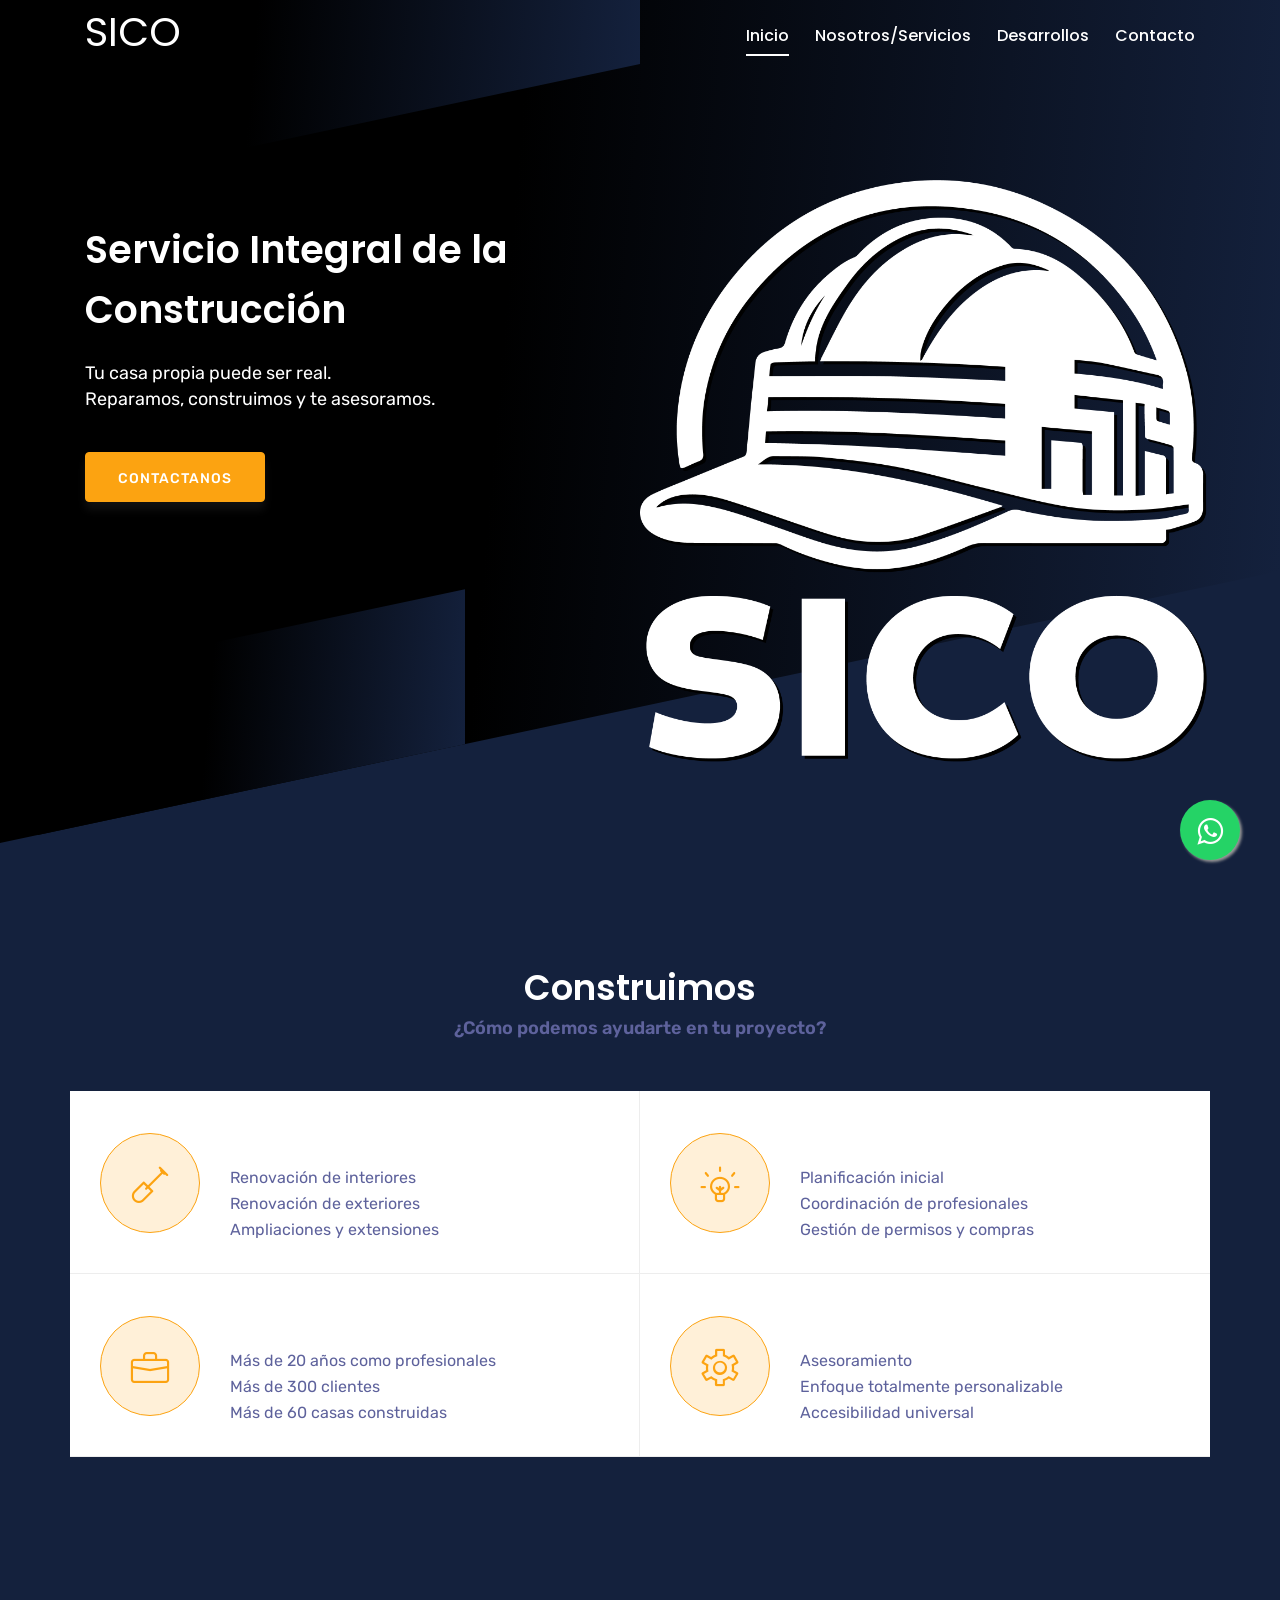
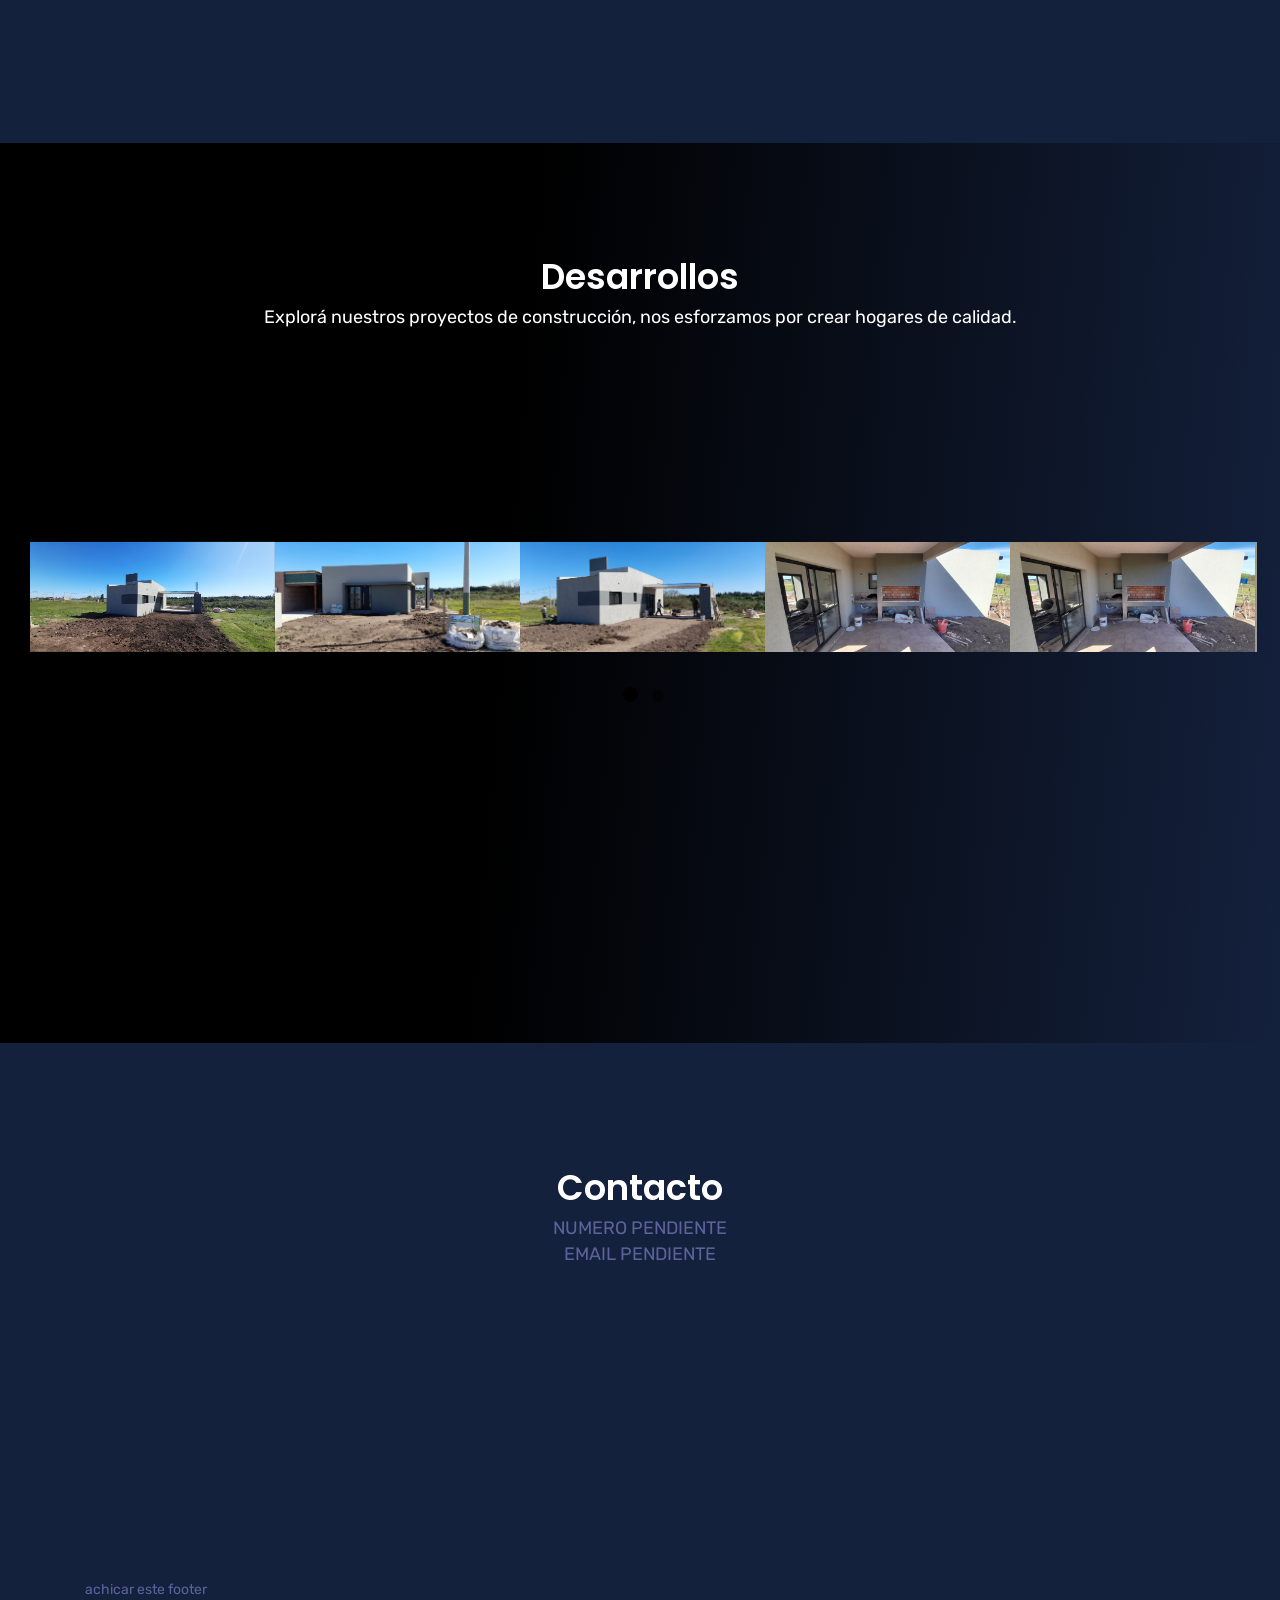
==== commit a0125bb8: "delete useless css. Delete useless html" ====
--- a/index.html
+++ b/index.html
@@ -46,16 +46,10 @@
               <a class="nav-link page-scroll" href="#home">Inicio</a>
             </li>
             <li class="nav-item">
-              <a class="nav-link page-scroll" href="#pricing">Servicios</a>
+              <a class="nav-link page-scroll" href="#features">Nosotros/Servicios</a>
             </li>
             <li class="nav-item">
-              <a class="nav-link page-scroll" href="#features">Nosotros</a>
-            </li>
-            <li class="nav-item">
-              <a class="nav-link page-scroll" href="#">Desarrollos</a>
-            </li>
-            <li class="nav-item">
-              <a class="nav-link page-scroll" href="#team">Trayectoria</a>
+              <a class="nav-link page-scroll" href="#showcase">Desarrollos</a>
             </li>
             <li class="nav-item">
               <a class="nav-link page-scroll" href="#contact">Contacto</a>
@@ -76,7 +70,6 @@
             </p>
             <div class="header-button">
               <a href="#contact" rel="nofollow" class="btn btn-border-filled page-scroll">Contactanos</a>
-              <!-- <a href="https://rebrand.ly/slick-ud" rel="nofollow" target="_blank" class="btn btn-border page-scroll">Otra opcion</a> -->
             </div>
           </div>
         </div>
@@ -99,7 +92,7 @@
             <div>
               <h2 class="section-title">Construimos</h2>
               <div class="desc-text">
-                <p>¿Cómo podemos ayudarte en tu proyecto?</p>
+                <p class="section-title">¿Cómo podemos ayudarte en tu proyecto?</p>
               </div>
             </div>
           </div>
@@ -211,745 +204,40 @@
             <div class="item">
               <div class="screenshot-thumb">
                 <img src="img/casa.jpeg" class="img-fluid" alt="" />
-                <div class="hover-content text-center">
-                  <div class="fancy-table">
-                    <div class="table-cell">
-                      <div class="single-text">
-                        <p>Icon , Web</p>
-                        <h5>Redesign Slack</h5>
-                      </div>
-                      <div class="zoom-icon">
-                        <a class="lightbox" href="img/casa.jpeg"><i class="lni-zoom-in"></i></a>
-                        <a href="#"><i class="lni-link"></i></a>
-                      </div>
-                    </div>
-                  </div>
-                </div>
-
               </div>
             </div>
             <div class="item">
               <div class="screenshot-thumb">
                 <img src="img/casa (1).jpeg" class="img-fluid" alt="" />
-                <div class="hover-content text-center">
-                  <div class="fancy-table">
-                    <div class="table-cell">
-                      <div class="single-text">
-                        <p>Icon , Web</p>
-                        <h5>Redesign Slack</h5>
-                      </div>
-                      <div class="zoom-icon">
-                        <a class="lightbox" href="img/casa (1).jpeg"><i class="lni-zoom-in"></i></a>
-                        <a href="#"><i class="lni-link"></i></a>
-                      </div>
-                    </div>
-                  </div>
-                </div>
               </div>
             </div>
             <div class="item">
               <div class="screenshot-thumb">
                 <img src="img/casa (2).jpeg" class="img-fluid" alt="" />
-                <div class="hover-content text-center">
-                  <div class="fancy-table">
-                    <div class="table-cell">
-                      <div class="single-text">
-                        <p>Icon , Web</p>
-                        <h5>Redesign Slack</h5>
-                      </div>
-                      <div class="zoom-icon">
-                        <a class="lightbox" href="img/casa (2).jpeg"><i class="lni-zoom-in"></i></a>
-                        <a href="#"><i class="lni-link"></i></a>
-                      </div>
-                    </div>
-                  </div>
-                </div>
               </div>
             </div>
             <div class="item">
               <div class="screenshot-thumb">
                 <img src="img/casa (3).jpeg" class="img-fluid" alt="" />
-                <div class="hover-content text-center">
-                  <div class="fancy-table">
-                    <div class="table-cell">
-                      <div class="single-text">
-                        <p>Icon , Web</p>
-                        <h5>Redesign Slack</h5>
-                      </div>
-                      <div class="zoom-icon">
-                        <a class="lightbox" href="img/casa (3).jpeg"><i class="lni-zoom-in"></i></a>
-                        <a href="#"><i class="lni-link"></i></a>
-                      </div>
-                    </div>
-                  </div>
-                </div>
-              </div>
-            </div>
-            <div class="item">
-              <div class="screenshot-thumb">
-                <img src="img/showcase/05.jpg" class="img-fluid" alt="" />
-                <div class="hover-content text-center">
-                  <div class="fancy-table">
-                    <div class="table-cell">
-                      <div class="single-text">
-                        <p>Icon , Web</p>
-                        <h5>Redesign Slack</h5>
-                      </div>
-                      <div class="zoom-icon">
-                        <a class="lightbox" href="img/showcase/05.jpg"><i class="lni-zoom-in"></i></a>
-                        <a href="#"><i class="lni-link"></i></a>
-                      </div>
-                    </div>
-                  </div>
-                </div>
-              </div>
-            </div>
-            <div class="item">
-              <div class="screenshot-thumb">
-                <img src="img/showcase/01.jpg" class="img-fluid" alt="" />
-                <div class="hover-content text-center">
-                  <div class="fancy-table">
-                    <div class="table-cell">
-                      <div class="single-text">
-                        <p>Icon , Web</p>
-                        <h5>Redesign Slack</h5>
-                      </div>
-                      <div class="zoom-icon">
-                        <a class="lightbox" href="img/showcase/01.jpg"><i class="lni-zoom-in"></i></a>
-                        <a href="#"><i class="lni-link"></i></a>
-                      </div>
-                    </div>
-                  </div>
-                </div>
-
-              </div>
-            </div>
-            <div class="item">
-              <div class="screenshot-thumb">
-                <img src="img/showcase/02.jpg" class="img-fluid" alt="" />
-                <div class="hover-content text-center">
-                  <div class="fancy-table">
-                    <div class="table-cell">
-                      <div class="single-text">
-                        <p>Icon , Web</p>
-                        <h5>Redesign Slack</h5>
-                      </div>
-                      <div class="zoom-icon">
-                        <a class="lightbox" href="img/showcase/02.jpg"><i class="lni-zoom-in"></i></a>
-                        <a href="#"><i class="lni-link"></i></a>
-                      </div>
-                    </div>
-                  </div>
-                </div>
-              </div>
-            </div>
-            <div class="item">
-              <div class="screenshot-thumb">
-                <img src="img/showcase/03.jpg" class="img-fluid" alt="" />
-                <div class="hover-content text-center">
-                  <div class="fancy-table">
-                    <div class="table-cell">
-                      <div class="single-text">
-                        <p>Icon , Web</p>
-                        <h5>Redesign Slack</h5>
-                      </div>
-                      <div class="zoom-icon">
-                        <a class="lightbox" href="img/showcase/03.jpg"><i class="lni-zoom-in"></i></a>
-                        <a href="#"><i class="lni-link"></i></a>
-                      </div>
-                    </div>
-                  </div>
-                </div>
-              </div>
-            </div>
-            <div class="item">
-              <div class="screenshot-thumb">
-                <img src="img/showcase/04.jpg" class="img-fluid" alt="" />
-                <div class="hover-content text-center">
-                  <div class="fancy-table">
-                    <div class="table-cell">
-                      <div class="single-text">
-                        <p>Icon , Web</p>
-                        <h5>Redesign Slack</h5>
-                      </div>
-                      <div class="zoom-icon">
-                        <a class="lightbox" href="img/showcase/04.jpg"><i class="lni-zoom-in"></i></a>
-                        <a href="#"><i class="lni-link"></i></a>
-                      </div>
-                    </div>
-                  </div>
-                </div>
-              </div>
-            </div>
-            <div class="item">
-              <div class="screenshot-thumb">
-                <img src="img/showcase/05.jpg" class="img-fluid" alt="" />
-                <div class="hover-content text-center">
-                  <div class="fancy-table">
-                    <div class="table-cell">
-                      <div class="single-text">
-                        <p>Icon , Web</p>
-                        <h5>Redesign Slack</h5>
-                      </div>
-                      <div class="zoom-icon">
-                        <a class="lightbox" href="img/showcase/05.jpg"><i class="lni-zoom-in"></i></a>
-                        <a href="#"><i class="lni-link"></i></a>
-                      </div>
-                    </div>
-                  </div>
-                </div>
-              </div>
-            </div>
-            <div class="item">
-              <div class="screenshot-thumb">
-                <img src="img/showcase/01.jpg" class="img-fluid" alt="" />
-                <div class="hover-content text-center">
-                  <div class="fancy-table">
-                    <div class="table-cell">
-                      <div class="single-text">
-                        <p>Icon , Web</p>
-                        <h5>Redesign Slack</h5>
-                      </div>
-                      <div class="zoom-icon">
-                        <a class="lightbox" href="img/showcase/01.jpg"><i class="lni-zoom-in"></i></a>
-                        <a href="#"><i class="lni-link"></i></a>
-                      </div>
-                    </div>
-                  </div>
-                </div>
-
-              </div>
-            </div>
-            <div class="item">
-              <div class="screenshot-thumb">
-                <img src="img/showcase/02.jpg" class="img-fluid" alt="" />
-                <div class="hover-content text-center">
-                  <div class="fancy-table">
-                    <div class="table-cell">
-                      <div class="single-text">
-                        <p>Icon , Web</p>
-                        <h5>Redesign Slack</h5>
-                      </div>
-                      <div class="zoom-icon">
-                        <a class="lightbox" href="img/showcase/01.jpg"><i class="lni-zoom-in"></i></a>
-                        <a href="#"><i class="lni-link"></i></a>
-                      </div>
-                    </div>
-                  </div>
-                </div>
-              </div>
-            </div>
-            <div class="item">
-              <div class="screenshot-thumb">
-                <img src="img/showcase/03.jpg" class="img-fluid" alt="" />
-                <div class="hover-content text-center">
-                  <div class="fancy-table">
-                    <div class="table-cell">
-                      <div class="single-text">
-                        <p>Icon , Web</p>
-                        <h5>Redesign Slack</h5>
-                      </div>
-                      <div class="zoom-icon">
-                        <a class="lightbox" href="img/showcase/01.jpg"><i class="lni-zoom-in"></i></a>
-                        <a href="#"><i class="lni-link"></i></a>
-                      </div>
-                    </div>
-                  </div>
-                </div>
-              </div>
-            </div>
-            <div class="item">
-              <div class="screenshot-thumb">
-                <img src="img/showcase/04.jpg" class="img-fluid" alt="" />
-                <div class="hover-content text-center">
-                  <div class="fancy-table">
-                    <div class="table-cell">
-                      <div class="single-text">
-                        <p>Icon , Web</p>
-                        <h5>Redesign Slack</h5>
-                      </div>
-                      <div class="zoom-icon">
-                        <a class="lightbox" href="img/showcase/01.jpg"><i class="lni-zoom-in"></i></a>
-                        <a href="#"><i class="lni-link"></i></a>
-                      </div>
-                    </div>
-                  </div>
-                </div>
-              </div>
-            </div>
-            <div class="item">
-              <div class="screenshot-thumb">
-                <img src="img/showcase/05.jpg" class="img-fluid" alt="" />
-                <div class="hover-content text-center">
-                  <div class="fancy-table">
-                    <div class="table-cell">
-                      <div class="single-text">
-                        <p>Icon , Web</p>
-                        <h5>Redesign Slack</h5>
-                      </div>
-                      <div class="zoom-icon">
-                        <a class="lightbox" href="img/showcase/01.jpg"><i class="lni-zoom-in"></i></a>
-                        <a href="#"><i class="lni-link"></i></a>
-                      </div>
-                    </div>
-                  </div>
-                </div>
-              </div>
-            </div>
-            <div class="item">
-              <div class="screenshot-thumb">
-                <img src="img/showcase/01.jpg" class="img-fluid" alt="" />
-                <div class="hover-content text-center">
-                  <div class="fancy-table">
-                    <div class="table-cell">
-                      <div class="single-text">
-                        <p>Icon , Web</p>
-                        <h5>Redesign Slack</h5>
-                      </div>
-                      <div class="zoom-icon">
-                        <a class="lightbox" href="img/showcase/01.jpg"><i class="lni-zoom-in"></i></a>
-                        <a href="#"><i class="lni-link"></i></a>
-                      </div>
-                    </div>
-                  </div>
-                </div>
-
-              </div>
-            </div>
-            <div class="item">
-              <div class="screenshot-thumb">
-                <img src="img/showcase/02.jpg" class="img-fluid" alt="" />
-                <div class="hover-content text-center">
-                  <div class="fancy-table">
-                    <div class="table-cell">
-                      <div class="single-text">
-                        <p>Icon , Web</p>
-                        <h5>Redesign Slack</h5>
-                      </div>
-                      <div class="zoom-icon">
-                        <a class="lightbox" href="img/showcase/01.jpg"><i class="lni-zoom-in"></i></a>
-                        <a href="#"><i class="lni-link"></i></a>
-                      </div>
-                    </div>
-                  </div>
-                </div>
-              </div>
-            </div>
-            <div class="item">
-              <div class="screenshot-thumb">
-                <img src="img/showcase/03.jpg" class="img-fluid" alt="" />
-                <div class="hover-content text-center">
-                  <div class="fancy-table">
-                    <div class="table-cell">
-                      <div class="single-text">
-                        <p>Icon , Web</p>
-                        <h5>Redesign Slack</h5>
-                      </div>
-                      <div class="zoom-icon">
-                        <a class="lightbox" href="img/showcase/01.jpg"><i class="lni-zoom-in"></i></a>
-                        <a href="#"><i class="lni-link"></i></a>
-                      </div>
-                    </div>
-                  </div>
-                </div>
-              </div>
-            </div>
-            <div class="item">
-              <div class="screenshot-thumb">
-                <img src="img/showcase/04.jpg" class="img-fluid" alt="" />
-                <div class="hover-content text-center">
-                  <div class="fancy-table">
-                    <div class="table-cell">
-                      <div class="single-text">
-                        <p>Icon , Web</p>
-                        <h5>Redesign Slack</h5>
-                      </div>
-                      <div class="zoom-icon">
-                        <a class="lightbox" href="img/showcase/01.jpg"><i class="lni-zoom-in"></i></a>
-                        <a href="#"><i class="lni-link"></i></a>
-                      </div>
-                    </div>
-                  </div>
-                </div>
-              </div>
-            </div>
-            <div class="item">
-              <div class="screenshot-thumb">
-                <img src="img/showcase/05.jpg" class="img-fluid" alt="" />
-                <div class="hover-content text-center">
-                  <div class="fancy-table">
-                    <div class="table-cell">
-                      <div class="single-text">
-                        <p>Icon , Web</p>
-                        <h5>Redesign Slack</h5>
-                      </div>
-                      <div class="zoom-icon">
-                        <a class="lightbox" href="img/showcase/01.jpg"><i class="lni-zoom-in"></i></a>
-                        <a href="#"><i class="lni-link"></i></a>
-                      </div>
-                    </div>
-                  </div>
-                </div>
-              </div>
-            </div>
-
-
-
-          </div>
-        </div>
-      </div>
-      <!-- End Row -->
-    </div>
-  </section>
-
-
-  <section id="pricing" class="section">
-    <div class="container">
-      <!-- Start Row -->
-      <div class="row">
-        <div class="col-lg-12">
-          <div class="pricing-text section-header text-center">
-            <div>
-              <h2 class="section-title">servicios lista</h2>
-              <div class="desc-text">
-                <p> Estos son los servicios que te proveemos: </p>
-              </div>
-            </div>
-          </div>
-        </div>
-
-      </div>
-      <!-- End Row -->
-      <!-- Start Row -->
-      <div class="row pricing-tables">
-        <!--  Start Col -->
-        <div class="col-lg-4 col-md-4 col-xs-12">
-          <div class="pricing-table text-center">
-            <div class="pricing-details">
-              <h3>Remodelaciones</h3>
-              <ul>
-                <li>Renovaciones de Interiores</li>
-                <li>Ampliaciones y extensiones</li>
-                <li>Actualización de fachadas</li>
-                <li>Remodelación de Exteriores</li>
-                <li>Accesibilidad universal</li>
-                <li>Asesoramiento de diseño personalizado</li>
-              </ul>
-            </div>
-          </div>
-        </div>
-        <!--  End Col -->
-        <!--  Start Col -->
-        <div class="col-lg-4 col-md-4 col-xs-12">
-          <div class="pricing-table text-center">
-            <div class="pricing-details">
-              <h3>Gestión Integral del Proyecto</h3>
-              <ul>
-                <li>Planificación inicial</li>
-                <li>Confección de cronograma</li>
-                <li>Coordinación de profesionales y contratistas</li>
-                <li>Gestión de permisos y compras</li>
-                <li>Ejecución</li>
-              </ul>
-            </div>
-          </div>
-        </div>
-        <!--  End Col -->
-        <!--  Start Col -->
-        <div class="col-lg-4 col-md-4 col-xs-12">
-          <div class="pricing-table text-center">
-            <div class="pricing-details">
-              <h3>Experiencia y profesionalismo</h3>
-              <ul>
-                <li>+ de 20 años de experiencia</li>
-                <li>+ de 300 clientes</li>
-                <li>+ de 60 casas construidas</li>
-                <li>agregar "+" fachero</li>
-                <div class="plan-button">
-                  <a href="#showcase" class="btn btn-common">Ver desarrollos</a>
-                </div>
-              </ul>
-            </div>
-          </div>
-        </div>
-        <!--  End Col -->
-
-      </div>
-      <!-- End Row -->
-    </div>
-  </section>
-
-
-  <section id="services" class="section">
-    <div class="container">
-      <div class="row">
-        <!-- Start Col -->
-        <div class="row">
-          <div class="col-lg-12">
-            <div class="pricing-text section-header text-center">
-              <div>
-                <h2 class="section-title">Nosotros</h2>
-                <div class="desc-text">
-                  <!-- <p>Lorem ipsum dolor sit amet, consectetur adipisicing elit, sed do</p>   -->
-                  <!-- <p>eiusmod tempor incididunt ut labore et dolore.</p> -->
-                </div>
-              </div>
-            </div>
-          </div>
-          <div class="col-lg-4 col-md-6 col-xs-12">
-            <div class="services-item text-center">
-              <div class="icon">
-                <i class="lni-cog"></i>
-              </div>
-              <h4>Seriedad</h4>
-              <p>
-                Somos una empresa con amplia trayectoria.
-                <br>
-                Reparamos y renovamos viviendas como tambien construimos tu proyecto desde cero.
-              </p>
-            </div>
-          </div>
-          <!-- End Col -->
-          <!-- Start Col -->
-          <div class="col-lg-4 col-md-6 col-xs-12">
-            <div class="services-item text-center">
-              <div class="icon">
-                <i class="lni-brush"></i>
-              </div>
-              <h4>Compromiso</h4>
-              <p>Contamos con profesionales capacitados, arquitectos, ingenieros, mano de obra calificada.</p>
-            </div>
-          </div>
-          <!-- End Col -->
-          <!-- Start Col -->
-          <div class="col-lg-4 col-md-6 col-xs-12">
-            <div class="services-item text-center">
-              <div class="icon">
-                <i class="lni-heart"></i>
-              </div>
-              <h4>Servicios</h4>
-              <p>Realizamos proceso de construcción con llave en mano, como también construcciones en etapas.</p>
-            </div>
-          </div>
-          <!-- End Col -->
-
-        </div>
-      </div>
-  </section>
-
-  <section id="team" class="section">
-    <div class="container">
-      <!-- Start Row -->
-      <div class="row">
-        <div class="col-lg-12">
-          <div class="team-text section-header text-center">
-            <div>
-              <h2 class="section-title">Team Members</h2>
-              <div class="desc-text">
-                <p>Lorem ipsum dolor sit amet, consectetur adipisicing elit, sed do</p>
-                <p>eiusmod tempor incididunt ut labore et dolore.</p>
-              </div>
-            </div>
-          </div>
-        </div>
-
-      </div>
-      <!-- End Row -->
-      <!-- Start Row -->
-      <div class="row">
-        <!-- Start Col -->
-        <div class="col-lg-3 col-md-6 col-xs-12">
-          <div class="single-team">
-            <div class="team-thumb">
-              <img src="img/team/01.jpg" class="img-fluid" alt="">
-            </div>
-
-            <div class="team-details">
-              <div class="team-social-icons">
-                <ul class="social-list">
-                  <li><a href="#"><i class="lni-facebook-filled"></i></a></li>
-                  <li><a href="#"><i class="lni-twitter-filled"></i></a></li>
-                  <li><a href="#"><i class="lni-google-plus"></i></a></li>
-                </ul>
-              </div>
-              <div class="team-inner text-center">
-                <h5 class="team-title">Patric Green</h5>
-                <p>Lead Designer</p>
-              </div>
-            </div>
-          </div>
-        </div>
-        <!-- Start Col -->
-
-        <!-- Start Col -->
-        <div class="col-lg-3 col-md-6 col-xs-12">
-          <div class="single-team">
-            <div class="team-thumb">
-              <img src="img/team/02.jpg" class="img-fluid" alt="">
-            </div>
-
-            <div class="team-details">
-              <div class="team-social-icons">
-                <ul class="social-list">
-                  <li><a href="#"><i class="lni-facebook-filled"></i></a></li>
-                  <li><a href="#"><i class="lni-twitter-filled"></i></a></li>
-                  <li><a href="#"><i class="lni-google-plus"></i></a></li>
-                </ul>
-              </div>
-              <div class="team-inner text-center">
-                <h5 class="team-title">Celina D Cruze</h5>
-                <p>Front-end Developer</p>
-              </div>
-            </div>
-          </div>
-        </div>
-        <!-- Start Col -->
-
-        <!-- Start Col -->
-        <div class="col-lg-3 col-md-6 col-xs-12">
-          <div class="single-team">
-            <div class="team-thumb">
-              <img src="img/team/03.jpg" class="img-fluid" alt="">
-            </div>
-
-            <div class="team-details">
-              <div class="team-social-icons">
-                <ul class="social-list">
-                  <li><a href="#"><i class="lni-facebook-filled"></i></a></li>
-                  <li><a href="#"><i class="lni-twitter-filled"></i></a></li>
-                  <li><a href="#"><i class="lni-google-plus"></i></a></li>
-                </ul>
-              </div>
-              <div class="team-inner text-center">
-                <h5 class="team-title">Daryl Dixon</h5>
-                <p>Content Writer</p>
-              </div>
-            </div>
-          </div>
-        </div>
-        <!-- Start Col -->
-
-        <!-- Start Col -->
-        <div class="col-lg-3 col-md-6 col-xs-12">
-          <div class="single-team">
-            <div class="team-thumb">
-              <img src="img/team/04.jpg" class="img-fluid" alt="">
-            </div>
-
-            <div class="team-details">
-              <div class="team-social-icons">
-                <ul class="social-list">
-                  <li><a href="#"><i class="lni-facebook-filled"></i></a></li>
-                  <li><a href="#"><i class="lni-twitter-filled"></i></a></li>
-                  <li><a href="#"><i class="lni-google-plus"></i></a></li>
-                </ul>
-              </div>
-              <div class="team-inner text-center">
-                <h5 class="team-title">Mark Parker</h5>
-                <p>Support Engineer</p>
-              </div>
-            </div>
-          </div>
-        </div>
-        <!-- Start Col -->
-
-
-      </div>
-      <!-- End Row -->
-    </div>
-  </section>
-
-  <section id="blog" class="section">
-    <!-- Container Starts -->
-    <div class="container">
-      <!-- Start Row -->
-      <div class="row">
-        <div class="col-lg-12">
-          <div class="blog-text section-header text-center">
-            <div>
-              <h2 class="section-title">Latest Blog Posts</h2>
-              <div class="desc-text">
-                <p>Lorem ipsum dolor sit amet, consectetur adipisicing elit, sed do</p>
-                <p>eiusmod tempor incididunt ut labore et dolore.</p>
-              </div>
-            </div>
-          </div>
-        </div>
-
-      </div>
-      <!-- End Row -->
-      <!-- Start Row -->
-      <div class="row">
-        <!-- Start Col -->
-        <div class="col-lg-4 col-md-6 col-xs-12 blog-item">
-          <!-- Blog Item Starts -->
-          <div class="blog-item-wrapper">
-            <div class="blog-item-img">
-              <a href="single-post.html">
-                <img src="img/blog/01.jpg" class="img-fluid" alt="">
-              </a>
-            </div>
-            <div class="blog-item-text">
-              <h3><a href="single-post.html">How Slick Will Transform <br>Your Business</a></h3>
-              <p>Lorem Ipsum is simply dummy text of the printing and typesetting industry. Lorem Ipsum has been the
-                industry.</p>
-              <a href="" class="read-more">5 Min read</a>
-            </div>
-            <div class="author">
-              <span class="name"><i class="lni-user"></i><a href="#">Posted by Admin</a></span>
-              <span class="date float-right"><i class="lni-calendar"></i><a href="#">10 April, 2020</a></span>
-            </div>
-          </div>
-          <!-- Blog Item Wrapper Ends-->
-        </div>
-        <!-- End Col -->
-        <!-- Start Col -->
-        <div class="col-lg-4 col-md-6 col-xs-12 blog-item">
-          <!-- Blog Item Starts -->
-          <div class="blog-item-wrapper">
-            <div class="blog-item-img">
-              <a href="single-post.html">
-                <img src="img/blog/02.jpg" class="img-fluid" alt="">
-              </a>
-            </div>
-            <div class="blog-item-text">
-              <h3><a href="single-post.html">Growth Techniques for <br>New Startups</a></h3>
-              <p>Lorem Ipsum is simply dummy text of the printing and typesetting industry. Lorem Ipsum has been the
-                industry.</p>
-              <a href="" class="read-more">5 Min read</a>
-            </div>
-            <div class="author">
-              <span class="name"><i class="lni-user"></i><a href="#">Posted by Admin</a></span>
-              <span class="date float-right"><i class="lni-calendar"></i><a href="#">10 April, 2020</a></span>
-            </div>
-          </div>
-          <!-- Blog Item Wrapper Ends-->
-        </div>
-        <!-- End Col -->
-        <!-- Start Col -->
-        <div class="col-lg-4 col-md-6 col-xs-12 blog-item">
-          <!-- Blog Item Starts -->
-          <div class="blog-item-wrapper">
-            <div class="blog-item-img">
-              <a href="single-post.html">
-                <img src="img/blog/03.jpg" class="img-fluid" alt="">
-              </a>
-            </div>
-            <div class="blog-item-text">
-              <h3><a href="single-post.html">Writing Professional <br>Emails to Customers</a></h3>
-              <p>Lorem Ipsum is simply dummy text of the printing and typesetting industry. Lorem Ipsum has been the
-                industry.</p>
-              <a href="" class="read-more">5 Min read</a>
-            </div>
-            <div class="author">
-              <span class="name"><i class="lni-user"></i><a href="#">Posted by Admin</a></span>
-              <span class="date float-right"><i class="lni-calendar"></i><a href="#">10 April, 2020</a></span>
-            </div>
-          </div>
-          <!-- Blog Item Wrapper Ends-->
-        </div>
-        <!-- End Col -->
-
+              </div>
+            </div>
+            <div class="item">
+              <div class="screenshot-thumb">
+                <img src="img/casa (3).jpeg" class="img-fluid" alt="" />
+              </div>
+            </div>
+            <div class="item">
+              <div class="screenshot-thumb">
+                <img src="img/casa (3).jpeg" class="img-fluid" alt="" />
+              </div>
+            </div>
+            <div class="item">
+              <div class="screenshot-thumb">
+                <img src="img/casa (3).jpeg" class="img-fluid" alt="" />
+              </div>
+            </div>
+          </div>
+        </div>
       </div>
       <!-- End Row -->
     </div>
@@ -964,7 +252,6 @@
           <div class="contact-text section-header text-center">
             <div>
               <h2 class="section-title">Contacto</h2>
-              <h1>PONER BOTON FLOTANTE DE WHATSAPP</h1>
               <div class="desc-text">
                 <p>NUMERO PENDIENTE</p>
                 <p>EMAIL PENDIENTE</p>
@@ -974,6 +261,12 @@
         </div>
       </div>
       <!-- End Row -->
+
+      <link rel="stylesheet" href="https://maxcdn.bootstrapcdn.com/font-awesome/4.5.0/css/font-awesome.min.css">
+      <a href="https://api.whatsapp.com/send?phone=+543413146816&text=Hola, quisiera hablar con Alamaj Jitabu."
+        class="float" target="_blank">
+        <i class="fa fa-whatsapp my-float"></i>
+      </a>
 
     </div>
   </section>
@@ -983,6 +276,7 @@
     <section id="footer-Content">
       <div class="container">
         <p>achicar este footer</p>
+        <p>SICO 2023</p>
         <!-- <div class="container"> -->
         <!-- Star Row -->
         <!-- <div class="row"> -->
@@ -1004,11 +298,10 @@
   </footer>
   <!-- Footer Section End -->
 
-
   <!-- Go To Top Link -->
-  <a href="#" class="back-to-top">
+  <!-- <a href="#" class="back-to-top">
     <i class="lni-chevron-up"></i>
-  </a>
+  </a> -->
 
   <!-- Preloader -->
   <div id="preloader">
--- a/css/main.css
+++ b/css/main.css
@@ -10,6 +10,7 @@
    ========================================================================== */
 @import url("https://fonts.googleapis.com/css?family=Rubik:400,400i,500");
 @import url("https://fonts.googleapis.com/css?family=Poppins:400,500,600");
+
 /* ==========================================================================
    GENERAL
    ========================================================================== */
@@ -19,85 +20,104 @@
   font-size: 14px;
   font-weight: 400;
   background: #14213D;
-  overflow-x: hidden; }
+  overflow-x: hidden;
+}
 
 html {
-  overflow-x: hidden; }
+  overflow-x: hidden;
+}
 
 p {
   font-size: 14px;
   color: #5e629c;
   line-height: 26px;
-  margin-bottom: 0; }
-
-a:hover, a:focus {
-  color: #000; }
+  margin-bottom: 0;
+}
+
+a:hover,
+a:focus {
+  color: #000;
+}
 
 a {
   color: #000;
   -webkit-transition: all 0.3s ease-in-out;
   -moz-transition: all 0.3s ease-in-out;
   -o-transition: all 0.3s ease-in-out;
-  transition: all 0.3s ease-in-out; }
-
-h1, h2, h3, h4, h5 {
+  transition: all 0.3s ease-in-out;
+}
+
+h1,
+h2,
+h3,
+h4,
+h5 {
   font-family: 'Poppins', sans-serif;
   font-size: 40px;
   font-weight: 400;
-  color: #fff; }
+  color: #fff;
+}
 
 ul {
   margin: 0;
-  padding: 0; }
+  padding: 0;
+}
 
 ul li {
-  list-style: none; }
+  list-style: none;
+}
 
 a:hover,
 a:focus {
   text-decoration: none;
-  outline: none; }
+  outline: none;
+}
 
 a:not([href]):not([tabindex]) {
-  color: #fff; }
-
-a:not([href]):not([tabindex]):focus, a:not([href]):not([tabindex]):hover {
-  color: #fff; }
+  color: #fff;
+}
+
+a:not([href]):not([tabindex]):focus,
+a:not([href]):not([tabindex]):hover {
+  color: #fff;
+}
 
 .bg-transparent {
-  background: transparent !important; }
+  background: transparent !important;
+}
 
 .bg-defult {
-  background: #3c9cfd !important; }
+  background: #3c9cfd !important;
+}
 
 /* ==========================================================================
    Section Title
    ========================================================================== */
 .section {
-  padding: 130px 0px; }
-
-.form-control:focus {
-  outline: none;
-  box-shadow: none; }
+  padding: 130px 0px;
+}
 
 .section-header {
   color: #fff;
   margin-bottom: 50px;
   text-align: center;
-  position: relative; }
+  position: relative;
+}
 
 .section-header .section-title {
   font-size: 35px;
   margin-bottom: 12px;
   font-weight: 600;
   position: relative;
-  line-height: 30px; }
+  line-height: 30px;
+}
 
 .section-header .desc-text p {
   font-size: 18px;
   color: #5e629c;
   line-height: 26px;
-  margin-bottom: 0; }
+  margin-bottom: 0;
+}
 
 /* ==========================================================================
    Buttons
@@ -116,12 +136,14 @@
   -moz-transition: all 0.3s ease-in-out;
   -o-transition: all 0.3s ease-in-out;
   transition: all 0.3s ease-in-out;
-  display: inline-block; }
+  display: inline-block;
+}
 
 .btn:focus,
 .btn:active {
   box-shadow: none;
-  outline: none; }
+  outline: none;
+}
 
 .btn-common {
   background-color: #3ecf8e;
@@ -130,14 +152,17 @@
   box-shadow: 0px 8px 9px 0px rgba(96, 94, 94, 0.17);
   width: 160px;
   height: 50px;
-  padding: 14px 15px; }
+  padding: 14px 15px;
+}
 
 .btn-common:hover {
   color: #fff;
-  transform: translateY(-2px); }
+  transform: translateY(-2px);
+}
 
 .btn-light-bg {
-  background-color: #ff704f; }
+  background-color: #ff704f;
+}
 
 .btn-border {
   border-style: solid;
@@ -148,11 +173,13 @@
   color: #3ecf8e;
   width: 160px;
   height: 50px;
-  padding: 14px 15px; }
+  padding: 14px 15px;
+}
 
 .btn-border:hover {
   box-shadow: 0px 8px 9px 0px rgba(96, 94, 94, 0.17);
-  transform: translateY(-2px); }
+  transform: translateY(-2px);
+}
 
 .btn-border-filled {
   cursor: pointer;
@@ -162,129 +189,83 @@
   box-shadow: 0px 8px 9px 0px rgba(96, 94, 94, 0.17);
   width: 180px;
   height: 50px;
-  padding: 15px 15px; }
+  padding: 15px 15px;
+}
 
 .btn-border-filled:hover {
-  color: #fff;
-  background-color: transparent;
-  border-color: #fff;
-  transform: translateY(-2px); }
+  color: #14213D;
+  background-color: #fff0d8;
+  border-color: #FCA311;
+  transform: translateY(-2px);
+}
 
 .btn-lg {
   padding: 14px 33px;
   text-transform: uppercase;
-  font-size: 16px; }
-
-.btn-rm {
-  color: #3c9cfd;
-  padding: 10px 0;
-  text-transform: capitalize;
-  font-size: 16px; }
-
-.btn-rm i {
-  vertical-align: middle; }
-
-.btn-singin {
-  background: #7fc9fb;
-  color: #fff;
-  padding: 10px 23px;
-  margin-left: 30px;
-  box-shadow: 0px 8px 9px 0px rgba(96, 94, 94, 0.17); }
-
-.btn-singin:hover,
-.btn-singin:active,
-.btn-singin:focus {
-  color: #fff;
-  box-shadow: 0px 0px 0px 0px rgba(96, 94, 94, 0.17); }
-
-.btn-light-singin:hover,
-.btn-light-singin:active,
-.btn-light-singin:focus {
-  color: #fff;
-  box-shadow: 0px 0px 0px 0px rgba(96, 94, 94, 0.17); }
-
-.btn-apple {
-  border-width: 2px;
-  border-color: #3c96ff;
-  border-style: solid;
-  background: linear-gradient(to right, #3c96ff 0%, #2dfbff 100%);
-  -webkit-background-clip: text;
-  -webkit-text-fill-color: transparent;
-  transition: all 0.3s ease-in-out;
-  -moz-transition: all 0.3s ease-in-out;
-  -webkit-transition: all 0.3s ease-in-out;
-  -o-transition: all 0.3s ease-in-out; }
-
-.btn-apple i {
-  background: linear-gradient(to right, #3c96ff 0%, #2dfbff 100%);
-  -webkit-background-clip: text;
-  -webkit-text-fill-color: transparent; }
-
-.btn-apple:hover,
-.btn-apple:active,
-.btn-apple:focus {
-  background: linear-gradient(to right, #3c96ff 0%, #2dfbff 100%) !important;
-  -webkit-background-clip: text !important;
-  -webkit-text-fill-color: transparent !important; }
+  font-size: 16px;
+}
 
 button:focus {
-  outline: none !important; }
+  outline: none !important;
+}
 
 .btn-border-fill {
   background: #fff;
   border-color: #fff;
-  color: #3c9cfd; }
-
-.btn-subtitle {
-  color: #191c1e;
-  font-family: 'Poppins', sans-serif;
-  background: #dbecff;
-  text-align: center;
-  border-radius: 30px;
-  padding: 6px 30px;
-  text-transform: uppercase;
-  font-weight: 700;
-  margin-bottom: 20px;
-  font-size: 14px; }
+  color: #3c9cfd;
+}
 
 .clear {
-  clear: both; }
+  clear: both;
+}
 
 .mt {
-  margin-top: 80px; }
+  margin-top: 80px;
+}
 
 .mt-30 {
-  margin-top: 30px; }
+  margin-top: 30px;
+}
 
 .mb-30 {
-  margin-bottom: 30px; }
+  margin-bottom: 30px;
+}
 
 .pt-30 {
-  padding-top: 30px; }
+  padding-top: 30px;
+}
 
 .pb-30 {
-  padding-bottom: 30px; }
+  padding-bottom: 30px;
+}
 
 .pt-70 {
-  padding-top: 70px; }
+  padding-top: 70px;
+}
 
 .mb-50 {
-  margin-bottom: 50px; }
+  margin-bottom: 50px;
+}
 
 .padding-0 {
-  padding: 0; }
+  padding: 0;
+}
 
 .pr-20 {
-  padding-right: 20px; }
+  padding-right: 20px;
+}
 
 .pl-20 {
-  padding-left: 20px; }
+  padding-left: 20px;
+}
 
 .pl-70 {
-  padding-left: 70px; }
+  padding-left: 70px;
+}
 
 .pr-70 {
-  padding-right: 70px; }
+  padding-right: 70px;
+}
 
 /* Preloader */
 #preloader {
@@ -294,7 +275,8 @@
   right: 0;
   bottom: 0;
   background-color: #fff;
-  z-index: 9999999; }
+  z-index: 9999999;
+}
 
 .loader {
   top: 50%;
@@ -302,9 +284,11 @@
   height: 50px;
   border-radius: 100%;
   position: relative;
-  margin: 0 auto; }
-
-#loader-1:before, #loader-1:after {
+  margin: 0 auto;
+}
+
+#loader-1:before,
+#loader-1:after {
   content: "";
   position: absolute;
   top: -10px;
@@ -313,26 +297,33 @@
   height: 100%;
   border-radius: 100%;
   border: 7px solid transparent;
-  border-top-color: #3c9cfd; }
+  border-top-color: #3c9cfd;
+}
 
 #loader-1:before {
   z-index: 100;
-  animation: spin 2s infinite; }
+  animation: spin 2s infinite;
+}
 
 #loader-1:after {
-  border: 7px solid #fafafa; }
+  border: 7px solid #fafafa;
+}
 
 @keyframes spin {
   0% {
     -webkit-transform: rotate(0deg);
     -ms-transform: rotate(0deg);
     -o-transform: rotate(0deg);
-    transform: rotate(0deg); }
+    transform: rotate(0deg);
+  }
+
   100% {
     -webkit-transform: rotate(360deg);
     -ms-transform: rotate(360deg);
     -o-transform: rotate(360deg);
-    transform: rotate(360deg); } }
+    transform: rotate(360deg);
+  }
+}
 
 /* ========================================================================== 
    Scroll To Up 
@@ -351,7 +342,8 @@
   background: #000000;
   background: linear-gradient(95deg, #000000 40%, #14213D 100%);
   box-shadow: 0px 8px 9px 0px rgba(96, 94, 94, 0.17);
-  z-index: 9999999; }
+  z-index: 9999999;
+}
 
 .back-to-top i {
   color: #fff;
@@ -359,14 +351,16 @@
   -webkit-transition: all 0.3s ease-in-out;
   -moz-transition: all 0.3s ease-in-out;
   -o-transition: all 0.3s ease-in-out;
-  transition: all 0.3s ease-in-out; }
+  transition: all 0.3s ease-in-out;
+}
 
 /* ==========================================================================
    Navbar Style
    ========================================================================== */
 .logo-menu a {
   font-size: 20px;
-  color: #fff; }
+  color: #fff;
+}
 
 .menu-bg {
   background: #000000;
@@ -375,26 +369,33 @@
   z-index: 9999;
   padding: 5px;
   -webkit-transition: all 0.5s ease-in-out;
-  transition: all 0.5s ease-in-out; }
+  transition: all 0.5s ease-in-out;
+}
 
 .menu-bg .menu-button {
-  top: 0; }
+  top: 0;
+}
 
 .menu-bg .menu-button:hover {
   cursor: pointer;
-  color: #3c9cfd; }
+  color: #3c9cfd;
+}
 
 .menu-bg .logo-menu a {
-  color: #3c9cfd; }
+  color: #3c9cfd;
+}
 
 .menu-bg .navbar-nav .nav-link {
-  color: #ffffff !important; }
+  color: #ffffff !important;
+}
 
 .menu-bg .navbar-nav .nav-link:hover {
-  color: #ffffff !important; }
+  color: #ffffff !important;
+}
 
 .menu-bg .navbar-nav .active {
-  color: #ffffff !important; }
+  color: #ffffff !important;
+}
 
 .navbar-expand-md .navbar-nav .nav-link {
   color: #fff;
@@ -403,7 +404,8 @@
   margin-left: 26px;
   font-family: 'Poppins', sans-serif;
   position: relative;
-  font-weight: 500; }
+  font-weight: 500;
+}
 
 .navbar-expand-md .navbar-nav .nav-link:before {
   content: '';
@@ -415,26 +417,31 @@
   background: #ffffff;
   -webkit-transition: 0.3s;
   -moz-transition: 0.3s;
-  transition: 0.3s; }
+  transition: 0.3s;
+}
 
 .navbar-expand-md .navbar-nav .active::before,
 .navbar-expand-md .navbar-nav .nav-link:hover::before {
-  width: 100%; }
+  width: 100%;
+}
 
 .navbar-brand {
-  color: #fff; }
+  color: #fff;
+}
 
 .navbar-expand-md .navbar-nav .nav-link:focus,
 .navbar-expand-md .navbar-nav .nav-link:hover,
 .navbar-expand-md .navbar-nav .nav-link:hover:before {
-  color: #ffffff; }
-
-.navbar-expand-md .navbar-nav .active > .nav-link,
+  color: #ffffff;
+}
+
+.navbar-expand-md .navbar-nav .active>.nav-link,
 .navbar-expand-md .navbar-nav .nav-link.active,
 .navbar-expand-md .navbar-nav .nav-link.active:before,
 .navbar-expand-md .navbar-nav .nav-link.open,
-.navbar-expand-md .navbar-nav .open > .nav-link {
-  color: #ffffff; }
+.navbar-expand-md .navbar-nav .open>.nav-link {
+  color: #ffffff;
+}
 
 .navbar-expand-md .navbar-toggler {
   background: transparent;
@@ -442,903 +449,314 @@
   border-radius: 3px;
   margin: 5px;
   cursor: pointer;
-  float: right; }
+  float: right;
+}
 
 .navbar-expand-md .navbar-toggler i {
-  color: #fff !important; }
+  color: #fff !important;
+}
 
 .navbar-expand-md .navbar-toggler:focus {
-  outline: none; }
+  outline: none;
+}
 
 /* ==========================================================================
    Hero Area
    ========================================================================== */
 .hero-area {
-  position: relative; }
-  .hero-area .overlay {
-    position: absolute;
-    width: 100%;
-    height: 100%;
-    top: 0px;
-    left: 0px;
-    background: #000000;
-    background: linear-gradient(95deg, #000000 40%, #14213D 100%);
-    -webkit-transform: skewY(-12deg);
-    transform: skewY(-12deg);
-    -webkit-transform-origin: 0;
-    transform-origin: 0;
-    z-index: -12; }
-    .hero-area .overlay :nth-child(1) {
-      width: 33.33333%;
-      width: calc(100% / 2);
-      top: 0;
-      left: 16.66666%;
-      left: calc(calc(100% / 3) / 2);
-      right: auto;
-      background: #000000;
-      background: linear-gradient(95deg, #000000 40%, #14213D 100%);
-      height: 200px; }
-    .hero-area .overlay :nth-child(2) {
-      width: 33.33333%;
-      width: calc(100% /3);
-      bottom: 0;
-      background: #000000;
-      background: linear-gradient(95deg, #000000 40%, #14213D 100%);
-      position: absolute;
-      height: 155px;
-      left: 3%; }
-  .hero-area .contents {
-    padding: 220px 0; }
-    .hero-area .contents h2 {
-      color: #fff;
-      font-size: 38px;
-      font-weight: 600;
-      line-height: 60px;
-      margin-bottom: 20px; }
-    .hero-area .contents p {
-      color: #fff;
-      font-size: 18px;
-      line-height: 26px; }
-    .hero-area .contents .btn {
-      margin-top: 40px;
-      margin-right: 20px;
-      text-transform: uppercase;
-      width: 180px;
-      height: 50px;
-      padding: 15px 15px; }
-    .hero-area .contents .btn-border {
-      border: 1px solid #fff;
-      color: #3ecf8e !important;
-      -webkit-box-shadow: 0 4px 6px rgba(50, 50, 93, 0.11), 0 1px 3px rgba(0, 0, 0, 0.08);
-      box-shadow: 0 4px 6px rgba(50, 50, 93, 0.11), 0 1px 3px rgba(0, 0, 0, 0.08);
-      width: 180px;
-      height: 50px;
-      padding: 15px 15px;
-      background: #fff; }
-      .hero-area .contents .btn-border:hover {
-        background: #fff;
-        color: #3ecf8e; }
-  .hero-area .intro-img {
-    padding: 180px 0 0px; }
-    .hero-area .intro-img img {
-      display: block;
-      height: auto;
-      max-width: 100%; }
+  position: relative;
+}
+
+.hero-area .overlay {
+  position: absolute;
+  width: 100%;
+  height: 100%;
+  top: 0px;
+  left: 0px;
+  background: #000000;
+  background: linear-gradient(95deg, #000000 40%, #14213D 100%);
+  -webkit-transform: skewY(-12deg);
+  transform: skewY(-12deg);
+  -webkit-transform-origin: 0;
+  transform-origin: 0;
+  z-index: -12;
+}
+
+.hero-area .overlay :nth-child(1) {
+  width: 33.33333%;
+  width: calc(100% / 2);
+  top: 0;
+  left: 16.66666%;
+  left: calc(calc(100% / 3) / 2);
+  right: auto;
+  background: #000000;
+  background: linear-gradient(95deg, #000000 40%, #14213D 100%);
+  height: 200px;
+}
+
+.hero-area .overlay :nth-child(2) {
+  width: 33.33333%;
+  width: calc(100% /3);
+  bottom: 0;
+  background: #000000;
+  background: linear-gradient(95deg, #000000 40%, #14213D 100%);
+  position: absolute;
+  height: 155px;
+  left: 3%;
+}
+
+.hero-area .contents {
+  padding: 220px 0;
+}
+
+.hero-area .contents h2 {
+  color: #fff;
+  font-size: 38px;
+  font-weight: 600;
+  line-height: 60px;
+  margin-bottom: 20px;
+}
+
+.hero-area .contents p {
+  color: #fff;
+  font-size: 18px;
+  line-height: 26px;
+}
+
+.hero-area .contents .btn {
+  margin-top: 40px;
+  margin-right: 20px;
+  text-transform: uppercase;
+  width: 180px;
+  height: 50px;
+  padding: 15px 15px;
+}
+
+.hero-area .contents .btn-border {
+  border: 1px solid #fff;
+  color: #3ecf8e !important;
+  -webkit-box-shadow: 0 4px 6px rgba(50, 50, 93, 0.11), 0 1px 3px rgba(0, 0, 0, 0.08);
+  box-shadow: 0 4px 6px rgba(50, 50, 93, 0.11), 0 1px 3px rgba(0, 0, 0, 0.08);
+  width: 180px;
+  height: 50px;
+  padding: 15px 15px;
+  background: #fff;
+}
+
+.hero-area .contents .btn-border:hover {
+  background: #fff;
+  color: #3ecf8e;
+}
+
+.hero-area .intro-img {
+  padding: 180px 0 0px;
+}
+
+.hero-area .intro-img img {
+  display: block;
+  height: auto;
+  max-width: 100%;
+}
 
 /* ==========================================================================
-   About 
-   ========================================================================== */
-#services .services-item {
-  padding: 60px 30px;
-  border: 1px solid #ddd;
+   Features 
+   ========================================================================== */
+#features {
+  background: #14213D;
+  height: 100vh;
+}
+
+#features .featured-bg {
+  background: #fff;
+}
+
+#features .featured-border1 {
+  border-bottom: 1px solid #ededed;
+  border-right: 1px solid #ededed;
+}
+
+#features .featured-border2 {
+  border-bottom: 1px solid #ededed;
+}
+
+#features .featured-border3 {
+  border-right: 1px solid #ededed;
+}
+
+#features .feature-item {
+  padding: 30px;
+  overflow: hidden;
   -moz-transition: all .8s ease;
   -webkit-transition: all .8s ease;
-  transition: all .8s ease; }
-  #services .services-item:hover {
-    border: 1px solid #3ecf8e;
-    box-shadow: 0px 0px 25px 0px rgba(95, 95, 95, 0.24);
-    -moz-transition: all .4s ease;
-    -webkit-transition: all .4s ease;
-    transition: all .4s ease; }
-  #services .services-item .icon {
-    background: #e3fff2;
-    width: 110px;
-    height: 110px;
-    margin: 0px auto;
-    margin-bottom: 0px;
-    text-align: center;
-    display: block;
-    border-radius: 50%;
-    position: relative;
-    margin-bottom: 25px; }
-  #services .services-item .icon i {
-    font-size: 40px;
-    color: #3ecf8e;
-    position: absolute;
-    left: 0;
-    right: 0;
-    top: 30%; }
-  #services .services-item h4 {
-    font-size: 20px;
-    font-weight: 600;
-    color: #151948;
-    margin-bottom: 15px; }
-  #services .services-item p {
-    font-size: 16px;
-    margin-bottom: 10px;
-    color: #5e629c; }
-
-/* ==========================================================================
-   business-plan Section 
-   ========================================================================== */
-#business-plan {
-  padding-bottom: 130px; }
-  #business-plan .container-fluid {
-    padding-right: 30px;
-    padding-left: 30px; }
-  #business-plan .business-item-info {
-    margin-top: 60px; }
-    #business-plan .business-item-info h3 {
-      font-size: 35px;
-      font-weight: 600;
-      margin-bottom: 25px; }
-    #business-plan .business-item-info p {
-      font-size: 16px;
-      margin-bottom: 20px; }
-
-/* ==========================================================================
-   Features 
-   ========================================================================== */
-#features {
-  background: #14213D; }
-  #features .featured-bg {
-    background: #fff; }
-  #features .featured-border1 {
-    border-bottom: 1px solid #ededed;
-    border-right: 1px solid #ededed; }
-  #features .featured-border2 {
-    border-bottom: 1px solid #ededed; }
-  #features .featured-border3 {
-    border-right: 1px solid #ededed; }
-  #features .feature-item {
-    padding: 30px;
-    overflow: hidden;
-    -moz-transition: all .8s ease;
-    -webkit-transition: all .8s ease;
-    transition: all .8s ease; }
-    #features .feature-item .feature-icon {
-      background: #e3fff2;
-      width: 100px;
-      height: 100px;
-      margin: 0px auto;
-      margin-top: 0px;
-      margin-right: auto;
-      margin-bottom: 0px;
-      margin-bottom: 0px;
-      margin-bottom: 0px;
-      text-align: center;
-      display: block;
-      border-radius: 50%;
-      position: relative;
-      margin-right: 30px;
-      border: 1px solid #3ecf8e;
-      margin-top: 12px; }
-      #features .feature-item .feature-icon i {
-        font-size: 40px;
-        color: #3ecf8e;
-        position: absolute;
-        left: 0;
-        right: 0;
-        top: 32%; }
-    #features .feature-item h4 {
-      font-size: 20px;
-      font-weight: 600;
-      margin-bottom: 20px; }
-    #features .feature-item p {
-      font-size: 16px;
-      display: block; }
-    #features .feature-item:hover {
-      box-shadow: 0px 0px 25px 0px rgba(95, 95, 95, 0.24);
-      -moz-transition: all .8s ease;
-      -webkit-transition: all .8s ease;
-      transition: all .8s ease; }
-    #features .feature-item:hover .feature-icon {
-      background: #3ecf8e;
-      -moz-transition: all .8s ease;
-      -webkit-transition: all .8s ease;
-      transition: all .8s ease; }
-    #features .feature-item:hover .feature-icon i {
-      color: #fff;
-      -moz-transition: all .8s ease;
-      -webkit-transition: all .8s ease;
-      transition: all .8s ease; }
-
-/* ==========================================================================
-   Features 
-   ========================================================================== */
-#download-app {
-  padding-bottom: 100px; }
-  #download-app .download-info {
-    padding-top: 30px; }
-    #download-app .download-info h3 {
-      font-size: 35px;
-      font-weight: 600;
-      margin-bottom: 20px;
-      line-height: 44px; }
-    #download-app .download-info p {
-      font-size: 16px;
-      display: block;
-      margin-bottom: 35px; }
-    #download-app .download-info .downlaod-btn {
-      padding-bottom: 50px;
-      border-bottom: 1px solid #ff704f;
-      margin-bottom: 40px; }
-    #download-app .download-info .downlaod-btn a.play-store {
-      font-size: 12px;
-      box-shadow: 0px 10px 20px 2px rgba(255, 112, 79, 0.24);
-      border-radius: 35px;
-      text-transform: inherit;
-      text-align: left;
-      padding: 15px 80px;
-      width: 195px;
-      height: 65px;
-      line-height: 18px;
-      margin-right: 35px;
-      background: #ff704f;
-      background-position-x: left;
-      background-position-y: center;
-      background-position: 20%; }
-    #download-app .download-info .downlaod-btn a {
-      position: relative; }
-    #download-app .download-info .downlaod-btn a.play-store span {
-      font-size: 15px;
-      font-weight: 500; }
-    #download-app .download-info .downlaod-btn a.play-store i {
-      position: absolute;
-      left: 40px;
-      font-size: 28px;
-      color: #fff;
-      top: 18px; }
-    #download-app .download-info .downlaod-btn a.ios-store i {
-      position: absolute;
-      left: 40px;
-      font-size: 28px;
-      color: #000;
-      top: 18px; }
-    #download-app .download-info .downlaod-btn a.ios-store {
-      border: 1px solid #ff704f;
-      color: #151948;
-      font-size: 12px;
-      box-shadow: 0px 10px 20px 2px rgba(255, 112, 79, 0.24);
-      border-radius: 35px;
-      text-transform: inherit;
-      text-align: left;
-      padding: 15px 80px;
-      width: 195px;
-      height: 65px;
-      line-height: 18px;
-      margin-right: 35px;
-      background: #fff;
-      background-position-x: left;
-      background-position-y: center;
-      background-position: 20%;
-      position: relative; }
-    #download-app .download-info .downlaod-btn a.play-store:hover {
-      color: #151948;
-      -webkit-transition: all 0.8s ease-in-out;
-      -moz-transition: all 0.8s ease-in-out;
-      -o-transition: all 0.8s ease-in-out;
-      transition: all 0.8s ease-in-out; }
-    #download-app .download-info .downlaod-btn a.ios-store span {
-      font-size: 15px; }
-    #download-app .download-info .downlaod-btn a.ios-store:hover {
-      color: #ff704f;
-      -webkit-transition: all 0.8s ease-in-out;
-      -moz-transition: all 0.8s ease-in-out;
-      -o-transition: all 0.8s ease-in-out;
-      transition: all 0.8s ease-in-out; }
-  #download-app .download-statatics h3 {
-    color: #151948;
-    font-size: 30px;
-    font-weight: 600;
-    margin-bottom: 0px; }
-  #download-app .download-statatics p {
-    font-size: 18px;
-    color: #5e629c; }
-
-/* ==========================================================================
-   Showcase 
-   ========================================================================== */
-#showcase {
-  padding-bottom: 375px; }
-  #showcase .right-position {
-    position: relative; }
-  #showcase .showcase-area {
-    position: absolute;
-    width: 97%;
-    z-index: 12;
-    top: 260px;
-    margin: 0px auto; }
-  #showcase .showcase-text h2 {
-    color: #fff; }
-  #showcase .showcase-text p {
-    color: #fff; }
-  #showcase .gradient-bg {
-    background: #000000;
-    background: linear-gradient(95deg, #000000 40%, #14213D 100%);
-    padding: 119px 0px 80px 0px; }
-  #showcase .showcase-slider .owl-controls .owl-page.active span, #showcase .showcase-slider .owl-controls.clickable .owl-page:hover span {
-    filter: Alpha(Opacity=100);
-    opacity: 1;
-    background: #000000; }
-  #showcase .showcase-slider .owl-controls .owl-page span {
-    display: block;
-    width: 12px;
-    height: 12px;
-    margin: 5px 7px;
-    filter: Alpha(Opacity=50);
-    opacity: 0.5;
-    -webkit-border-radius: 20px;
-    -moz-border-radius: 20px;
-    border-radius: 20px;
-    background: #000000; }
-  #showcase .showcase-slider .owl-controls .active span {
-    width: 15px;
-    height: 15px; }
-  #showcase .showcase-slider .screenshot-thumb {
-    width: 100%;
-    height: 100%;
-    position: relative; }
-    #showcase .showcase-slider .screenshot-thumb .fancy-table {
-      padding-top: 72px; }
-    #showcase .showcase-slider .screenshot-thumb p {
-      color: #fff;
-      font-size: 16px;
-      font-style: italic;
-      margin-bottom: 10px; }
-    #showcase .showcase-slider .screenshot-thumb h5 {
-      font-size: 20px;
-      color: #fff;
-      display: block;
-      font-weight: 600; }
-    #showcase .showcase-slider .screenshot-thumb .zoom-icon a {
-      display: inline-block;
-      margin: 8px; }
-    #showcase .showcase-slider .screenshot-thumb .zoom-icon a:hover i {
-      color: #000;
-      -webkit-transition: all 200ms ease-in;
-      -ms-transition: all 200ms ease-in;
-      -moz-transition: all 200ms ease-in;
-      transition: all 200ms ease-in; }
-    #showcase .showcase-slider .screenshot-thumb .zoom-icon a i {
-      color: #fff;
-      font-size: 20px; }
-  #showcase .showcase-slider .screenshot-thumb > .hover-content {
-    background-color: #000000;
-    opacity: 0.90;
-    height: 85%;
-    left: 0;
-    opacity: 0;
-    position: absolute;
-    top: 0;
-    -webkit-transition-duration: 500ms;
-    -o-transition-duration: 500ms;
-    transition-duration: 500ms;
-    width: 83%;
-    margin: 25px; }
-  #showcase .showcase-slider .screenshot-thumb:hover .hover-content {
-    opacity: 0.8;
-    -webkit-transition-duration: 500ms;
-    -o-transition-duration: 500ms;
-    transition-duration: 500ms; }
-  #showcase .showcase-slider .owl-wrapper-outer {
-    padding: 20px 0px; }
-
-/* ==========================================================================
-   Testimonial section
-   ========================================================================== */
-#testimonial {
-  margin-bottom: 270px;
-  background: url(../img/bg/testimonial-bg.jpg) no-repeat center center;
-  -webkit-background-size: cover;
-  -moz-background-size: cover;
-  -o-background-size: cover;
-  background-size: cover; }
-  #testimonial .right-position {
-    position: relative; }
-  #testimonial .testimonial-area {
-    position: absolute;
-    width: 100%;
-    z-index: 12;
-    top: 260px;
-    margin: 0px auto; }
-  #testimonial #client-testimonial {
-    background-color: #fff;
-    padding: 54px;
-    -webkit-box-shadow: 0px 0px 25px 0px rgba(95, 95, 95, 0.24);
-    -moz-box-shadow: 0px 0px 25px 0px rgba(95, 95, 95, 0.24);
-    box-shadow: 0px 0px 25px 0px rgba(95, 95, 95, 0.24); }
-    #testimonial #client-testimonial .content-inner p {
-      font-size: 24px;
-      color: #5e629c;
-      font-style: italic;
-      line-height: 35px; }
-    #testimonial #client-testimonial .author-info {
-      padding-top: 26px;
-      padding-bottom: 20px; }
-    #testimonial #client-testimonial .author-info h5 {
-      color: #151948;
-      font-size: 18px; }
-    #testimonial #client-testimonial h5 span {
-      font-size: 16px;
-      color: #5e629c;
-      font-style: italic; }
-    #testimonial #client-testimonial .owl-controls .owl-buttons div.owl-prev {
-      color: #3ecf8e;
-      display: inline-block;
-      zoom: 1;
-      *display: inline;
-      margin: 5px;
-      font-size: 16px;
-      -webkit-border-radius: 30px;
-      -moz-border-radius: 30px;
-      border-radius: 50px;
-      background: #fff;
-      filter: Alpha(Opacity=50);
-      position: absolute;
-      left: -20px;
-      top: 48%;
-      opacity: 1;
-      border: 1px solid #ccc;
-      width: 38px;
-      height: 38px;
-      padding: 8px 0px; }
-    #testimonial #client-testimonial .owl-controls .owl-buttons div.owl-next {
-      color: #3ecf8e;
-      display: inline-block;
-      zoom: 1;
-      *display: inline;
-      margin: 5px;
-      font-size: 16px;
-      -webkit-border-radius: 30px;
-      -moz-border-radius: 30px;
-      border-radius: 50px;
-      background: #fff;
-      filter: Alpha(Opacity=50);
-      position: absolute;
-      right: -20px;
-      top: 48%;
-      opacity: 1;
-      border: 1px solid #ccc;
-      width: 38px;
-      height: 38px;
-      padding: 8px 0px; }
-    #testimonial #client-testimonial .owl-controls .owl-buttons div.owl-prev:hover, #testimonial #client-testimonial .owl-controls .owl-buttons div.owl-next:hover {
-      color: #fff;
-      background: #3ecf8e;
-      border-color: #3ecf8e; }
-  #testimonial .video-promo-content {
-    padding-top: 0;
-    padding-bottom: 300px; }
-  #testimonial .video-play-button {
-    position: absolute;
-    z-index: 10;
-    top: 30%;
-    left: 50%;
-    transform: translateX(-50%) translateY(-50%);
-    box-sizing: content-box;
-    display: block;
-    width: 32px;
-    height: 44px;
-    /* background: #fa183d; */
-    border-radius: 50%;
-    padding: 18px 20px 18px 28px; }
-  #testimonial .video-play-button:before {
-    content: "";
-    position: absolute;
-    z-index: 0;
-    left: 50%;
-    top: 50%;
-    transform: translateX(-50%) translateY(-50%);
-    display: block;
-    width: 100px;
-    height: 100px;
-    background: #fff;
-    border-radius: 50%;
-    animation: pulse-border 1500ms ease-out infinite; }
-  #testimonial .video-play-button:after {
-    content: "";
-    position: absolute;
-    z-index: 1;
-    left: 50%;
-    top: 50%;
-    transform: translateX(-50%) translateY(-50%);
-    display: block;
-    width: 100px;
-    height: 100px;
-    background: #fff;
-    border-radius: 50%;
-    transition: all 200ms;
-    opacity: 0.5; }
-  #testimonial .video-play-button:hover:after {
-    background-color: #28ca81; }
-  #testimonial .video-play-button:hover span {
-    border-left: 22px solid #fff;
-    border-top: 14px solid transparent;
-    border-bottom: 14px solid transparent;
-    border-radius: 2px; }
-  #testimonial .video-play-button span {
-    display: block;
-    position: relative;
-    z-index: 3;
-    width: 0;
-    height: 0;
-    border-left: 22px solid #3ecf8e;
-    border-top: 14px solid transparent;
-    border-bottom: 14px solid transparent;
-    border-radius: 2px;
-    margin-top: 8px;
-    margin-left: 5px; }
-
-@keyframes pulse-border {
-  0% {
-    transform: translateX(-50%) translateY(-50%) translateZ(0) scale(1);
-    opacity: 1; }
-  100% {
-    transform: translateX(-50%) translateY(-50%) translateZ(0) scale(1.5);
-    opacity: 0; } }
-
-/* ==========================================================================
-   Our Pricing 
-   ========================================================================== */
-#pricing .pricing-table {
-  padding: 55px;
-  border: 1px solid #ccc;
+  transition: all .8s ease;
+}
+
+#features .feature-item .feature-icon {
+  background: #fff0d8;
+  width: 100px;
+  height: 100px;
+  margin: 0px auto;
+  margin-top: 0px;
+  margin-right: auto;
+  margin-bottom: 0px;
+  margin-bottom: 0px;
+  margin-bottom: 0px;
+  text-align: center;
+  display: block;
+  border-radius: 50%;
+  position: relative;
+  margin-right: 30px;
+  border: 1px solid #FCA311;
+  margin-top: 12px;
+}
+
+#features .feature-item .feature-icon i {
+  font-size: 40px;
+  color: #FCA311;
+  position: absolute;
+  left: 0;
+  right: 0;
+  top: 32%;
+}
+
+#features .feature-item h4 {
+  font-size: 20px;
+  font-weight: 600;
+  margin-bottom: 20px;
+}
+
+#features .feature-item p {
+  font-size: 16px;
+  display: block;
+}
+
+#features .feature-item:hover {
+  /* box-shadow: 0px 0px 25px 0px rgba(95, 95, 95, 0.24); original dark shadow */
+  box-shadow: 0px 0px 25px 0px rgba(95, 95, 95, 0.24);
   -moz-transition: all .8s ease;
   -webkit-transition: all .8s ease;
-  transition: all .8s ease; }
-  #pricing .pricing-table h3 {
-    font-size: 20px;
-    color: #151948;
-    font-weight: 500;
-    text-transform: uppercase;
-    margin-bottom: 11px; }
-  #pricing .pricing-table h1 {
-    color: #3ecf8e;
-    font-size: 50px;
-    font-weight: 500;
-    position: relative;
-    padding-left: 10px; }
-  #pricing .pricing-table h1 span {
-    font-size: 16px;
-    position: absolute;
-    left: 20%;
-    top: 10px; }
-  #pricing .pricing-table ul {
-    padding-bottom: 28px; }
-  #pricing .pricing-table ul li {
-    font-size: 16px;
-    font-weight: 400;
-    color: #5e629c;
-    display: block;
-    line-height: 33px; }
-  #pricing .pricing-table:hover {
-    border: 1px solid #3ecf8e;
-    box-shadow: 0px 0px 25px 0px rgba(95, 95, 95, 0.24);
-    -moz-transition: all .4s ease;
-    -webkit-transition: all .4s ease;
-    transition: all .4s ease; }
-
-/* ==========================================================================
-   team section
-   ========================================================================== */
-#team .single-team {
-  border: 1px solid #ddd;
-  position: relative;
+  transition: all .8s ease;
+}
+
+#features .feature-item:hover .feature-icon {
+  background: #FCA311;
   -moz-transition: all .8s ease;
   -webkit-transition: all .8s ease;
-  transition: all .8s ease; }
-  #team .single-team img {
-    width: 100%; }
-  #team .single-team .team-social-icons {
-    position: absolute;
-    left: 0;
-    right: 0;
-    text-align: center;
-    top: -20px; }
-    #team .single-team .team-social-icons ul.social-list li {
-      display: inline-block;
-      width: 35px;
-      height: 35px;
-      border: 1px solid #ccc;
-      border-radius: 50%;
-      padding: 5px;
-      line-height: 30px;
-      margin: 4px;
-      background: #fff; }
-    #team .single-team .team-social-icons ul.social-list li:hover {
-      background: #3ecf8e;
-      -moz-transition: all .4s ease;
-      -webkit-transition: all .4s ease;
-      border-color: #3ecf8e;
-      transition: all .4s ease; }
-    #team .single-team .team-social-icons ul.social-list li:hover a {
-      display: block; }
-    #team .single-team .team-social-icons ul.social-list li:hover a i {
-      color: #fff;
-      -moz-transition: all .4s ease;
-      -webkit-transition: all .4s ease;
-      transition: all .4s ease; }
-    #team .single-team .team-social-icons ul.social-list li a i {
-      color: #3ecf8e;
-      font-size: 16px; }
-  #team .single-team:hover {
-    box-shadow: 0px 0px 25px 0px rgba(95, 95, 95, 0.24);
-    -moz-transition: all .8s ease;
-    -webkit-transition: all .8s ease;
-    transition: all .8s ease; }
-  #team .single-team .team-details {
-    padding: 45px 0px 30px 0px;
-    position: relative; }
-    #team .single-team .team-details h5.team-title {
-      font-size: 16px;
-      font-weight: 600;
-      display: block;
-      margin-bottom: 0; }
-    #team .single-team .team-details p {
-      font-size: 12px;
-      color: #5e629c; }
+  transition: all .8s ease;
+}
+
+#features .feature-item:hover .feature-icon i {
+  color: #fff;
+  -moz-transition: all .8s ease;
+  -webkit-transition: all .8s ease;
+  transition: all .8s ease;
+}
 
 /* ==========================================================================
-   Blog section
-   ========================================================================== */
-.blog-hero-area {
-  background: url(../img/hero-area.jpg) no-repeat;
-  background-size: auto;
-  background-size: cover;
-  color: #fff;
-  overflow: hidden;
-  position: relative; }
-
-.blog-hero-area .contents {
-  padding: 160px 0 140px; }
-
-#blog {
-  background: #f9f9f9; }
-  #blog .blog-item-wrapper {
-    border: 1px solid #ddd;
-    background-color: #fff;
-    -moz-transition: all .8s ease;
-    -webkit-transition: all .8s ease;
-    transition: all .8s ease; }
-    #blog .blog-item-wrapper:hover {
-      box-shadow: 0px 0px 25px 0px rgba(95, 95, 95, 0.24);
-      -moz-transition: all .8s ease;
-      -webkit-transition: all .8s ease;
-      transition: all .8s ease;
-      border-color: #3ecf8e; }
-    #blog .blog-item-wrapper:hover h3 a {
-      color: #3ecf8e; }
-    #blog .blog-item-wrapper .blog-item-text {
-      padding: 26px 30px 30px 30px; }
-    #blog .blog-item-wrapper h3 {
-      font-size: 20px;
-      font-weight: 600;
-      line-height: 28px;
-      margin-bottom: 12px; }
-    #blog .blog-item-wrapper h3 a {
-      color: #151948; }
-    #blog .blog-item-wrapper p {
-      font-size: 15px;
-      line-height: 23px;
-      margin-bottom: 20px; }
-    #blog .blog-item-wrapper a.read-more {
-      color: #3ecf8e;
-      font-size: 14px;
-      text-transform: uppercase;
-      font-weight: 500;
-      position: relative; }
-    #blog .blog-item-wrapper a.read-more i {
-      color: #3ecf8e;
-      font-size: 10px;
-      position: absolute;
-      top: 3px; }
-    #blog .blog-item-wrapper .author {
-      border-top: 1px solid #ddd;
-      padding: 18px 30px 35px 30px; }
-    #blog .blog-item-wrapper span.name a {
-      color: #5e629c;
-      font-size: 14px; }
-    #blog .blog-item-wrapper span.name i {
-      color: #3ecf8e;
-      margin-right: 5px; }
-    #blog .blog-item-wrapper span.date a {
-      color: #5e629c;
-      font-size: 14px; }
-    #blog .blog-item-wrapper span.date i {
-      color: #3ecf8e;
-      margin-right: 5px; }
-
-/* ==========================================================================
-   Blog index2 version
-   ========================================================================== */
-#blog2 {
-  background: #fff; }
-  #blog2 .blog-item-wrapper {
-    border: 1px solid #ddd;
-    background-color: #fff;
-    -moz-transition: all .8s ease;
-    -webkit-transition: all .8s ease;
-    transition: all .8s ease; }
-    #blog2 .blog-item-wrapper:hover {
-      box-shadow: 0px 0px 25px 0px rgba(95, 95, 95, 0.24);
-      -moz-transition: all .8s ease;
-      -webkit-transition: all .8s ease;
-      transition: all .8s ease;
-      border-color: #ff704f; }
-    #blog2 .blog-item-wrapper:hover h3 a {
-      color: #ff704f; }
-    #blog2 .blog-item-wrapper .blog-item-text {
-      padding: 26px 30px 30px 30px; }
-    #blog2 .blog-item-wrapper h3 {
-      font-size: 20px;
-      font-weight: 600;
-      line-height: 28px;
-      margin-bottom: 12px; }
-    #blog2 .blog-item-wrapper h3 a {
-      color: #151948; }
-    #blog2 .blog-item-wrapper p {
-      font-size: 15px;
-      line-height: 23px;
-      margin-bottom: 20px; }
-    #blog2 .blog-item-wrapper a.read-more {
-      color: #ff704f;
-      font-size: 14px;
-      text-transform: uppercase;
-      font-weight: 500;
-      position: relative; }
-    #blog2 .blog-item-wrapper a.read-more i {
-      color: #ff704f;
-      font-size: 10px;
-      position: absolute;
-      top: 3px; }
-    #blog2 .blog-item-wrapper .author {
-      border-top: 1px solid #ddd;
-      padding: 18px 30px 35px 30px; }
-    #blog2 .blog-item-wrapper span.name a {
-      color: #5e629c;
-      font-size: 14px; }
-    #blog2 .blog-item-wrapper span.name i {
-      color: #ff704f;
-      margin-right: 5px; }
-    #blog2 .blog-item-wrapper span.date a {
-      color: #5e629c;
-      font-size: 14px; }
-    #blog2 .blog-item-wrapper span.date i {
-      color: #ff704f;
-      margin-right: 5px; }
-
-/* ==========================================================================
-   Blog single post section
-   ========================================================================== */
-.blog-hero-area .contents h2 {
-  color: #fff;
-  font-size: 52px;
-  font-weight: 300;
-  margin-bottom: 25px; }
-
-#blog .blog-item-wrapper {
-  -webkit-transition: transform .2s linear, -webkit-box-shadow .2s linear;
-  -moz-transition: transform .2s linear, -moz-box-shadow .2s linear;
-  transition: transform .2s linear, box-shadow .2s linear; }
-
-#blog .blog-item-wrapper:hover {
-  box-shadow: 0 10px 50px 0 rgba(84, 110, 122, 0.35);
-  -webkit-transform: translateY(-5px);
-  transform: translateY(-5px); }
-
-#blog-single {
-  padding: 80px 0;
-  background: #ecf0f1; }
-
-#blog-single .blog-post {
-  background: #fff;
-  overflow: hidden;
-  margin-bottom: 40px; }
-
-#blog-single .blog-post .post-thumb img {
-  width: 100%; }
-
-#blog-single .blog-post .post-content {
-  padding: 30px; }
-
-#blog-single .blog-post .post-content h3 {
-  font-size: 30px;
-  padding-bottom: 10px; }
-
-#blog-single .blog-comment {
-  background: #fff;
-  padding: 50px 30px;
-  margin-top: 30px;
-  overflow: hidden; }
-
-#blog-single .blog-comment h4 {
-  font-size: 24px;
-  margin-bottom: 30px; }
-
-#blog-single .blog-comment .comment-list {
-  list-style: none;
-  margin: 0;
-  padding: 0;
-  margin-bottom: 50px; }
-
-#blog-single .blog-comment .comment-list .the-comment {
-  border-bottom: 1px solid #e7e6e6;
-  padding-bottom: 25px;
-  margin-bottom: 25px; }
-
-#blog-single .blog-comment .comment-list .children {
-  padding-left: 40px; }
-
-#blog-single .blog-comment .avatar {
-  float: left;
-  margin-right: 15px;
-  padding: 5px;
-  border-radius: 3px;
-  background: #fff;
-  border: 1px dashed #346afe; }
-
-#blog-single .blog-comment .comment-author {
-  margin-bottom: 10px; }
-
-#blog-single .blog-comment .meta {
+   Showcase / Desarrollos
+   ========================================================================== */
+#showcase {
+  padding-bottom: 375px;
+  height: 100vh;
+  background-color: #000;
+}
+
+#showcase .right-position {
+  position: relative;
+}
+
+#showcase .showcase-area {
+  position: absolute;
+  width: 97%;
+  z-index: 12;
+  top: 260px;
+  margin: 0px auto;
+}
+
+#showcase .showcase-text h2 {
+  color: #fff;
+}
+
+#showcase .showcase-text p {
+  color: #fff;
+}
+
+#showcase {
+  background: #000000;
+  background: linear-gradient(95deg, #000000 40%, #14213D 100%);
+  padding: 119px 0px 80px 0px;
+}
+
+#showcase .showcase-slider .owl-controls .owl-page.active span,
+#showcase .showcase-slider .owl-controls.clickable .owl-page:hover span {
+  filter: Alpha(Opacity=100);
+  opacity: 1;
+  background: #000000;
+}
+
+#showcase .showcase-slider .owl-controls .owl-page span {
+  display: block;
+  width: 12px;
+  height: 12px;
+  margin: 5px 7px;
+  filter: Alpha(Opacity=50);
+  opacity: 0.5;
+  -webkit-border-radius: 20px;
+  -moz-border-radius: 20px;
+  border-radius: 20px;
+  background: #000000;
+}
+
+#showcase .showcase-slider .owl-controls .active span {
+  width: 15px;
+  height: 15px;
+}
+
+#showcase .showcase-slider .screenshot-thumb {
+  width: 100%;
+  height: 100%;
+  position: relative;
+}
+
+#showcase .showcase-slider .screenshot-thumb .fancy-table {
+  padding-top: 72px;
+}
+
+#showcase .showcase-slider .screenshot-thumb p {
+  color: #fff;
+  font-size: 16px;
+  font-style: italic;
   margin-bottom: 10px;
-  color: #999; }
-
-.blog-hero-area .post-meta {
-  color: #fff;
-  margin-top: 15px;
-  margin-bottom: 15px; }
-
-.blog-hero-area .post-meta ul li {
+}
+
+#showcase .showcase-slider .screenshot-thumb h5 {
+  font-size: 20px;
+  color: #fff;
+  display: block;
+  font-weight: 600;
+}
+
+#showcase .showcase-slider .screenshot-thumb .zoom-icon a {
   display: inline-block;
-  margin-right: 8px;
-  margin-left: 8px; }
-
-.blog-hero-area .post-meta ul li i {
-  margin-right: 5px; }
-
-.blog-hero-area .post-meta ul li a {
-  color: #fff; }
-
-.blog-hero-area .post-meta ul li a:hover {
-  color: #ff704f; }
-
-#blog-single .form-control {
-  width: 100%;
-  margin-bottom: 20px;
-  padding: 15px 30px;
-  font-size: 14px;
-  border-radius: 30px;
-  border: 1px solid transparent;
-  background: #f5f5f5;
-  -webkit-transition: all .3s;
-  -moz-transition: all .3s;
-  transition: all .3s; }
-
-#blog-single .btn-common {
-  background-color: #ff704f;
-  position: relative;
-  z-index: 1;
-  box-shadow: 0px 8px 9px 0px rgba(96, 94, 94, 0.17);
-  width: 160px;
-  height: 50px;
-  padding: 14px 15px; }
-
-#blog-single .form-control:focus {
-  border: 1px solid #ff704f;
-  outline: none;
-  box-shadow: none; }
+  margin: 8px;
+}
+
+#showcase .showcase-slider .screenshot-thumb .zoom-icon a:hover i {
+  color: #000;
+  -webkit-transition: all 200ms ease-in;
+  -ms-transition: all 200ms ease-in;
+  -moz-transition: all 200ms ease-in;
+  transition: all 200ms ease-in;
+}
+
+#showcase .showcase-slider .screenshot-thumb .zoom-icon a i {
+  color: #fff;
+  font-size: 20px;
+}
+
+#showcase .showcase-slider .owl-wrapper-outer {
+  padding: 20px 0px;
+}
 
 #subscribe .form-control {
   width: 100%;
@@ -1350,110 +768,161 @@
   background: #f5f5f5;
   -webkit-transition: all .3s;
   -moz-transition: all .3s;
-  transition: all .3s; }
+  transition: all .3s;
+}
 
 .btn.disabled,
 .btn:disabled {
-  opacity: 1; }
-
-#blog-single textarea {
-  border-radius: 4px !important; }
+  opacity: 1;
+}
 
 .text-danger {
   font-size: 14px;
-  margin-top: 10px; }
+  margin-top: 10px;
+}
 
 .list-unstyled li {
-  color: #d9534f; }
+  color: #d9534f;
+}
 
 /* ==========================================================================
    Contact section
    ========================================================================== */
 #contact form#contactForm .form-group {
-  margin-bottom: 30px; }
-
-#contact form#contactForm input[type=text], #contact form#contactForm input[type=email] {
+  margin-bottom: 30px;
+}
+
+#contact form#contactForm input[type=text],
+#contact form#contactForm input[type=email] {
   min-height: 52px;
   padding: 0px 0 0 28px;
   font-size: 16px;
-  color: #5e629c; }
+  color: #5e629c;
+}
 
 #contact form#contactForm textarea {
   padding: 15px 0 0 28px;
   font-size: 16px;
-  color: #5e629c; }
+  color: #5e629c;
+}
 
 #contact form#contactForm .form-control:focus {
   border: 1px solid #3ecf8e;
   outline: none;
   box-shadow: none;
-  background: #e5fff3; }
+  background: #e5fff3;
+}
 
 /* ==========================================================================
    Footer section
    ========================================================================== */
 #footer-Content {
   padding-top: 130px;
-  background: #14213D; }
-  #footer-Content .footer-logo img {
-    padding-top: 70px; }
-  #footer-Content .form-control:focus {
-    outline: none;
-    box-shadow: none;
-    background: #e5fff3; }
-  #footer-Content .copyright {
-    margin-top: 125px;
-    border-top: 1px solid #3c1f6e;
-    padding-top: 30px;
-    padding-bottom: 30px; }
-    #footer-Content .copyright p {
-      color: #3ecf8e;
-      font-size: 18px; }
-    #footer-Content .copyright a {
-      color: #ddd; }
-  #footer-Content .widget p {
-    color: #e2e2e2;
-    font-size: 16px;
-    line-height: 32px; }
-  #footer-Content .widget .subscribe-area {
-    position: relative;
-    height: 40px;
-    margin-top: 18px; }
-    #footer-Content .widget .subscribe-area input[type=email] {
-      background: #24153c;
-      border: 1px solid #fff;
-      color: #e2e2e2;
-      font-size: 14px;
-      font-style: italic;
-      height: 38px; }
-    #footer-Content .widget .subscribe-area span i {
-      position: absolute;
-      right: 0;
-      width: 60px;
-      height: 38px;
-      color: #fff;
-      top: 0;
-      background: #3ecf8e;
-      display: block;
-      padding: 9px 20px;
-      font-size: 18px;
-      border-radius: 0px 4px 4px 0px; }
-  #footer-Content h3.block-title {
-    color: #fff;
-    font-size: 20px;
-    font-weight: 600;
-    margin-bottom: 30px; }
-  #footer-Content ul.menu li a {
-    color: #e2e2e2;
-    font-size: 16px;
-    font-weight: 400;
-    line-height: 32px;
-    -webkit-transition: all 300ms;
-    -o-transition: all 300ms;
-    transition: all 300ms; }
-    #footer-Content ul.menu li a:hover {
-      color: #3ecf8e;
-      padding-left: 5px;
-      -webkit-transition: all 300ms;
-      -o-transition: all 300ms;
-      transition: all 300ms; }
+  background: #14213D;
+}
+
+#footer-Content .footer-logo img {
+  padding-top: 70px;
+}
+
+#footer-Content .form-control:focus {
+  outline: none;
+  box-shadow: none;
+  background: #e5fff3;
+}
+
+#footer-Content .copyright {
+  margin-top: 125px;
+  border-top: 1px solid #3c1f6e;
+  padding-top: 30px;
+  padding-bottom: 30px;
+}
+
+#footer-Content .copyright p {
+  color: #3ecf8e;
+  font-size: 18px;
+}
+
+#footer-Content .copyright a {
+  color: #ddd;
+}
+
+#footer-Content .widget p {
+  color: #e2e2e2;
+  font-size: 16px;
+  line-height: 32px;
+}
+
+#footer-Content .widget .subscribe-area {
+  position: relative;
+  height: 40px;
+  margin-top: 18px;
+}
+
+#footer-Content .widget .subscribe-area input[type=email] {
+  background: #24153c;
+  border: 1px solid #fff;
+  color: #e2e2e2;
+  font-size: 14px;
+  font-style: italic;
+  height: 38px;
+}
+
+#footer-Content .widget .subscribe-area span i {
+  position: absolute;
+  right: 0;
+  width: 60px;
+  height: 38px;
+  color: #fff;
+  top: 0;
+  background: #3ecf8e;
+  display: block;
+  padding: 9px 20px;
+  font-size: 18px;
+  border-radius: 0px 4px 4px 0px;
+}
+
+#footer-Content h3.block-title {
+  color: #fff;
+  font-size: 20px;
+  font-weight: 600;
+  margin-bottom: 30px;
+}
+
+#footer-Content ul.menu li a {
+  color: #e2e2e2;
+  font-size: 16px;
+  font-weight: 400;
+  line-height: 32px;
+  -webkit-transition: all 300ms;
+  -o-transition: all 300ms;
+  transition: all 300ms;
+}
+
+#footer-Content ul.menu li a:hover {
+  color: #3ecf8e;
+  padding-left: 5px;
+  -webkit-transition: all 300ms;
+  -o-transition: all 300ms;
+  transition: all 300ms;
+}
+
+/* Whatsapp floating button */
+.float {
+  position: fixed;
+  width: 60px;
+  height: 60px;
+  bottom: 40px;
+  right: 40px;
+  background-color: #25d366;
+  color: #FFF;
+  border-radius: 50px;
+  text-align: center;
+  font-size: 30px;
+  box-shadow: 2px 2px 3px #999;
+  z-index: 100;
+}
+
+.my-float {
+  margin-top: 16px;
+}
--- a/css/responsive.css
+++ b/css/responsive.css
@@ -54,18 +54,6 @@
     margin-bottom: 10px; }
   #showcase .gradient-bg {
     padding: 80px 0px 60px 0px; }
-  #pricing {
-    padding-bottom: 80px; }
-  #testimonial #client-testimonial .content-inner p {
-    font-size: 18px;
-    color: #5e629c;
-    font-style: italic;
-    line-height: 35px; }
-  #team .single-team .team-social-icons {
-    bottom: 27%; }
-  #blog .blog-item-wrapper h3 {
-    font-size: 16px;
-    line-height: 23px; }
   #footer-Content h3.block-title {
     font-size: 16px; }
   #footer-Content ul.menu li a {
@@ -81,8 +69,6 @@
     font-weight: 600;
     line-height: 60px;
     margin-bottom: 20px; }
-  #testimonial .testimonial-area {
-    width: 98%; }
   #showcase .showcase-slider .screenshot-thumb > .hover-content {
     height: 80%;
     width: 80%; }
@@ -106,16 +92,6 @@
     font-size: 14px;
     display: block;
     line-height: 25px; }
-  #pricing .pricing-table {
-    padding: 30px 15px; }
-  #pricing .pricing-table h1 span {
-    left: 10%; }
-  #team .single-team, .blog-item-wrapper, .services-item {
-    margin-bottom: 20px; }
-  .contact-img img {
-    max-width: 100%;
-    display: block;
-    margin: 0px auto; }
   #footer-Content .footer-logo img {
     padding-top: 0; }
   #footer-Content .copyright p {
@@ -123,8 +99,6 @@
     font-size: 14px; }
   .hero-area .intro-img {
     padding: 100px 0 0px; }
-  .blog-hero-area .contents h2 {
-    font-size: 36px; }
   .btn-singin {
     background: #7fc9fb;
     color: #fff;
@@ -149,8 +123,6 @@
     padding-right: 15px !important; }
   #showcase {
     padding-bottom: 275px; }
-  #testimonial .testimonial-area {
-    width: 98%; } }
 
 @media only screen and (max-width: 767px) {
   .bg-inverse {
@@ -237,44 +209,6 @@
     padding-right: 15px !important; }
   #showcase {
     padding-bottom: 250px; }
-  #pricing .pricing-table h1 span {
-    left: 4%; }
-  #pricing .pricing-table {
-    margin-bottom: 15px; }
-  #testimonial #client-testimonial {
-    padding: 30px 10px; }
-  #testimonial #client-testimonial .content-inner p {
-    font-size: 15px;
-    line-height: 22px; }
-  #testimonial #client-testimonial .author-info h5 {
-    color: #151948;
-    font-size: 15px; }
-  #testimonial #client-testimonial h5 span {
-    font-size: 13px;
-    color: #5e629c;
-    font-style: italic; }
-  #testimonial .testimonial-area {
-    position: inherit;
-    width: 100%;
-    z-index: 12;
-    top: 0;
-    margin: 0px auto; }
-  #testimonial {
-    margin-bottom: 0;
-    background-size: cover; }
-  #team .single-team {
-    margin-bottom: 15px; }
-  #team .single-team .team-social-icons {
-    bottom: 22%; }
-  #blog .blog-item-wrapper .blog-item-text {
-    padding: 20px 15px 15px 15px; }
-  #blog .blog-item-wrapper h3 {
-    font-size: 18px;
-    font-weight: 600;
-    line-height: 25px;
-    margin-bottom: 12px; }
-  #blog .blog-item-wrapper {
-    margin-bottom: 15px; }
   #footer-Content .copyright p {
     color: #3ecf8e;
     font-size: 12px; }
@@ -297,11 +231,6 @@
   #footer-Content .footer-logo img {
     padding-top: 0;
     width: 40%; }
-  #blog .blog-item-wrapper .author {
-    border-top: 1px solid #ddd;
-    padding: 18px 10px 15px 10px; }
-  .owl-theme .owl-controls {
-    display: none !important; }
   #business-plane {
     padding-bottom: 40px; }
   #showcase .showcase-area {
@@ -331,11 +260,6 @@
     margin-bottom: 15px; }
   #footer-Content .copyright {
     margin-top: 30px; }
-  .blog-hero-area .contents h2 {
-    color: #fff;
-    font-size: 25px; }
-  .blog-hero-area .contents {
-    padding: 100px 0 90px; }
   #brand-area .brand-subtitle h5 {
     font-size: 18px; }
   #brand-area {
@@ -366,18 +290,14 @@
     height: 83%;
     width: 83%; }
   #showcase .showcase-slider .screenshot-thumb .fancy-table {
-    padding-top: 68px; }
-  #pricing .pricing-table h1 span {
-    left: 16%; } }
+    padding-top: 68px; } }
 
 @media (min-width: 414px) and (max-width: 736px) {
   #showcase .showcase-slider .screenshot-thumb .fancy-table {
     padding-top: 80px; }
   #showcase .showcase-slider .screenshot-thumb > .hover-content {
     height: 85%;
-    width: 85%; }
-  #pricing .pricing-table h1 span {
-    left: 20%; } }
+    width: 85%; } }
 
 @media only screen and (min-width: 992px) and (max-width: 1280px) {
   .navbar-expand-md .navbar-nav .nav-link {
@@ -403,14 +323,6 @@
     width: 80%; }
   .feature-info {
     width: 68%; }
-  #team .single-team .team-social-icons {
-    bottom: 27%; }
-  #blog .blog-item-wrapper .blog-item-text {
-    padding: 20px 15px 15px 15px; }
-  #blog .blog-item-wrapper h3 {
-    font-size: 18px; }
-  #blog .blog-item-wrapper a.read-more {
-    font-size: 12px; }
   #footer-Content {
     padding-top: 100px; }
   #footer-Content .copyright {
@@ -428,13 +340,4 @@
   .showcase-area .pr-0, .px-0 {
     padding-right: 15px !important; }
   #showcase {
-    padding-bottom: 280px; }
-  #pricing .pricing-table h1 span {
-    left: 10%; }
-  #pricing2 .pricing-table h1 span {
-    left: 10%; }
-  #testimonial #client-testimonial .content-inner p {
-    font-size: 20px;
-    color: #5e629c;
-    font-style: italic;
-    line-height: 33px; } }
+    padding-bottom: 280px; } }
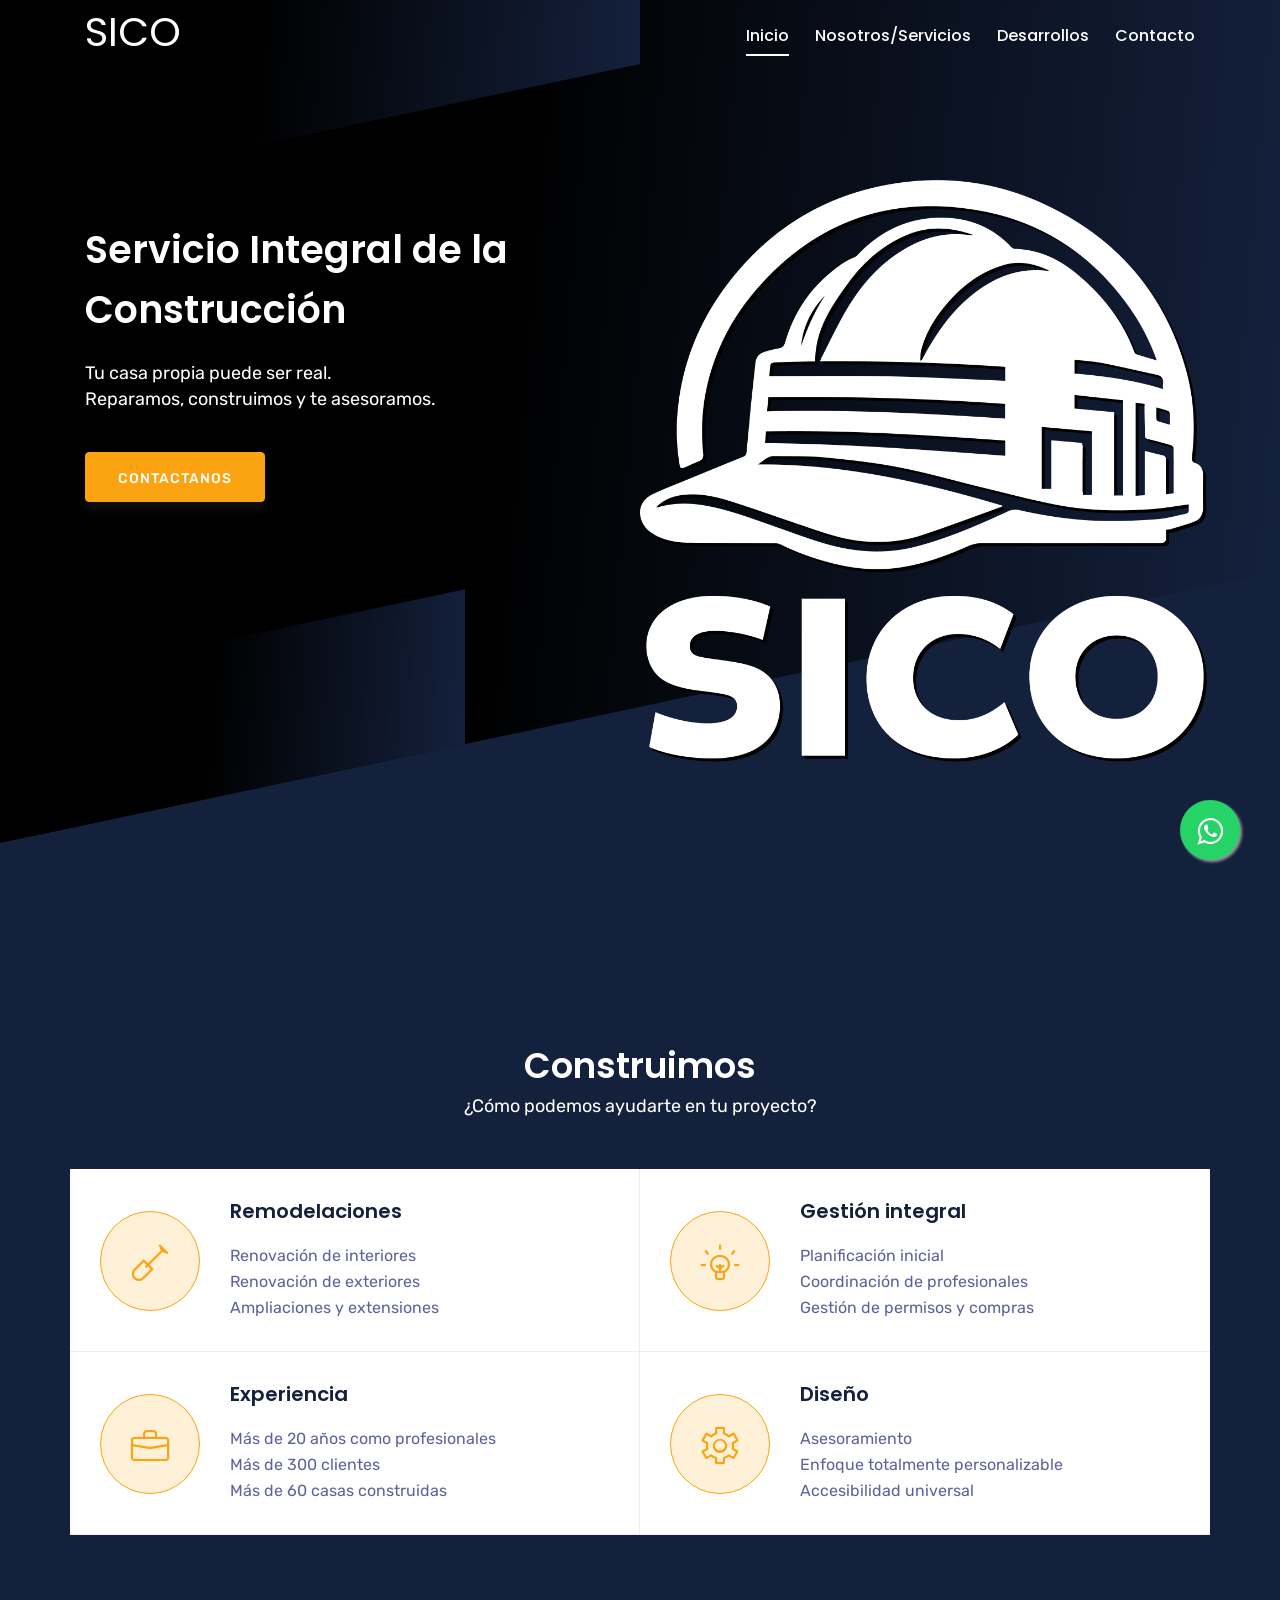
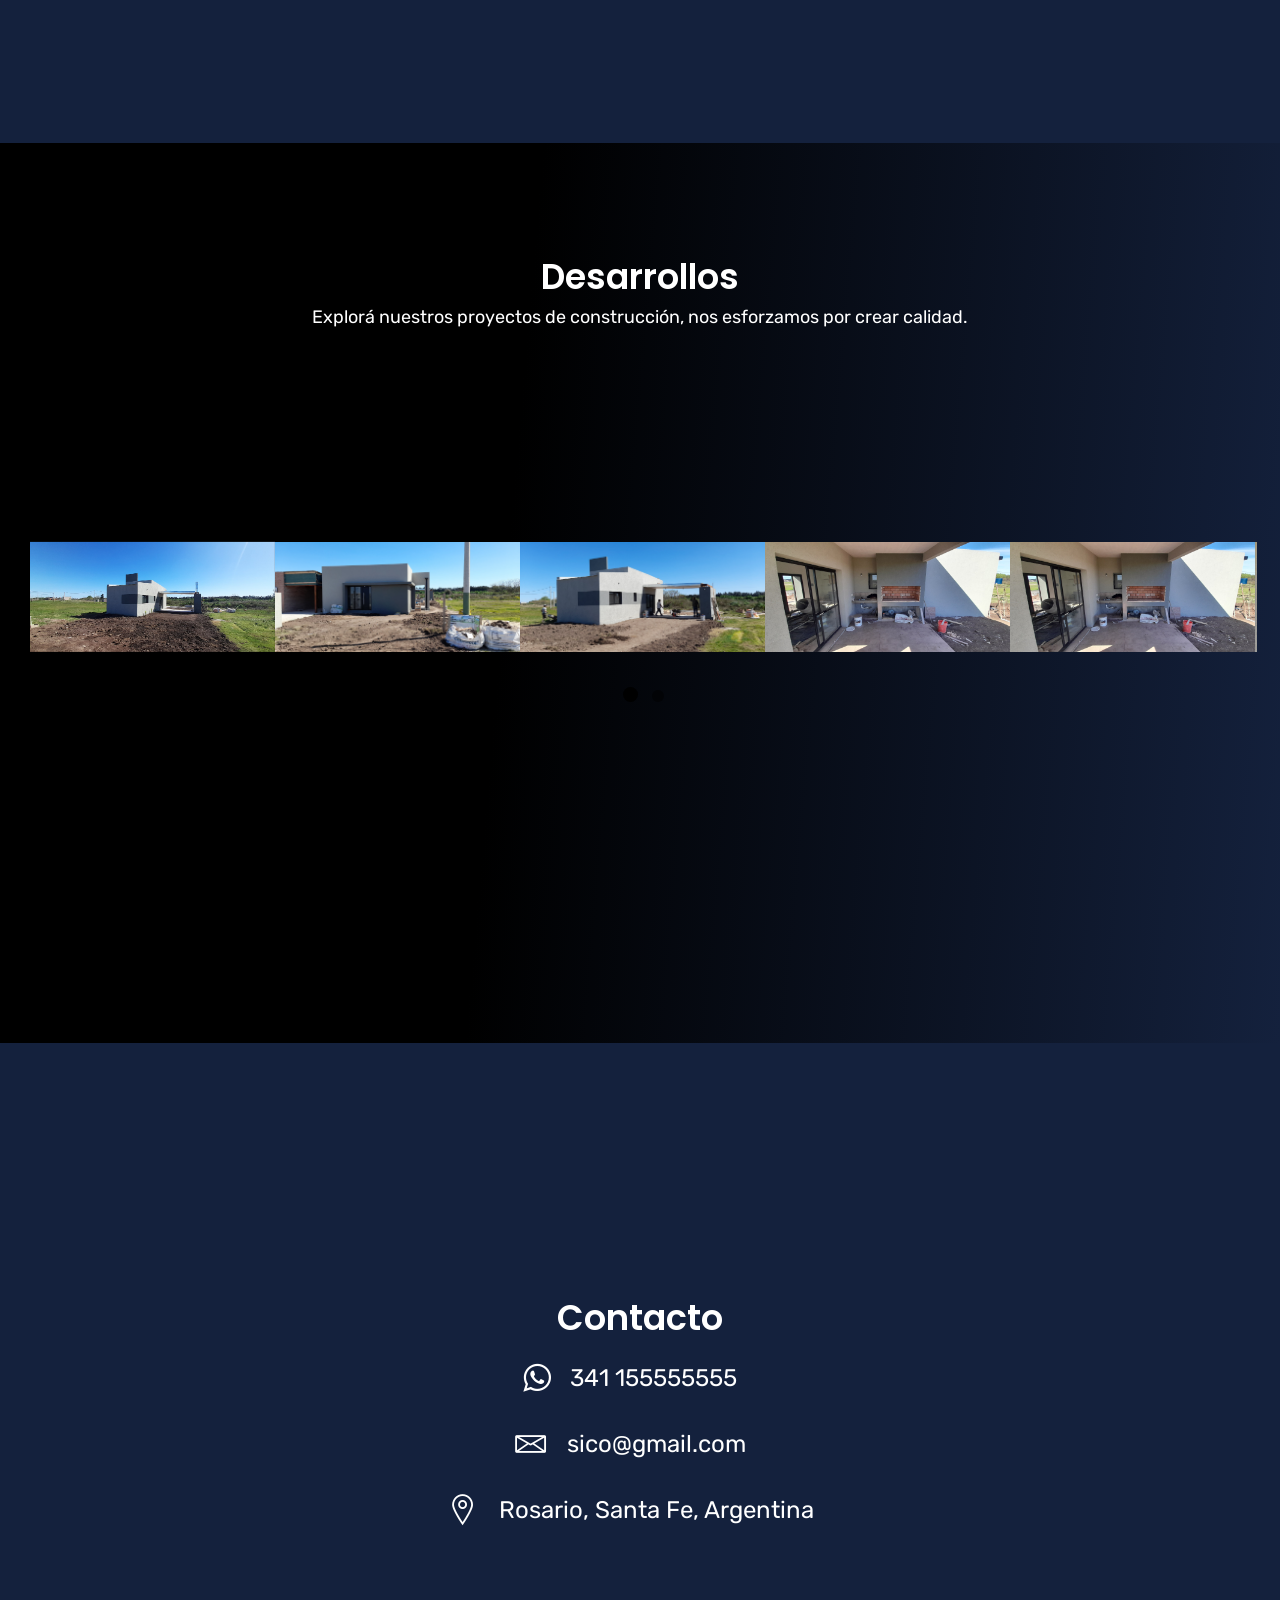
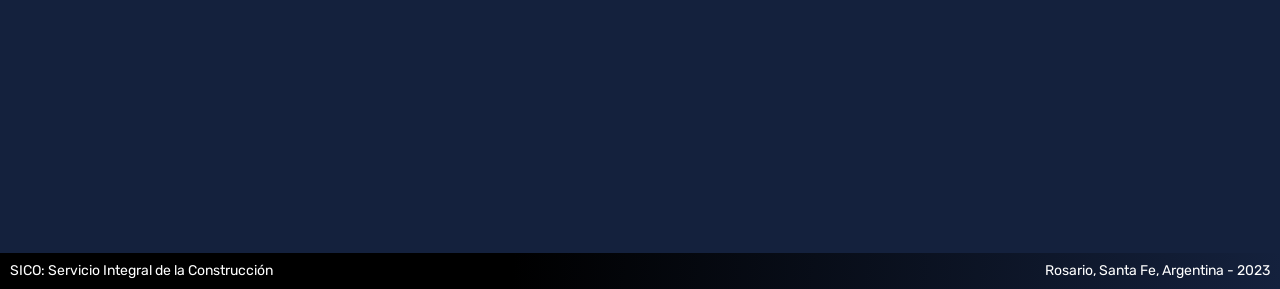
==== commit 0df4dede: "add progress. Desktop may be finished, pending responsive for mobile" ====
--- a/index.html
+++ b/index.html
@@ -10,7 +10,7 @@
   <meta name="author" content="Grayrids">
   <title>SICO - Servicio Integral de la Construcción</title>
   <!--====== Favicon Icon ======-->
-  <link rel="shortcut icon" href="img/2.png" type="image/png">
+  <link rel="shortcut icon" href="./img/logos/favicon-black.png" type="image/png">
   <!-- Bootstrap CSS -->
   <link rel="stylesheet" href="css/bootstrap.min.css">
   <link rel="stylesheet" href="css/animate.css">
@@ -22,7 +22,6 @@
   <link rel="stylesheet" href="css/main.css">
   <link rel="stylesheet" href="css/responsive.css">
   <link rel="stylesheet" href="css/custom.css">
-
 </head>
 
 <body>
@@ -82,29 +81,23 @@
     </div>
   </header>
 
-  <!-- SERVICIOS SECTION -->
   <section id="features" class="section">
     <div class="container">
-      <!-- Start Row -->
       <div class="row">
         <div class="col-lg-12">
           <div class="features-text section-header text-center">
             <div>
               <h2 class="section-title">Construimos</h2>
               <div class="desc-text">
-                <p class="section-title">¿Cómo podemos ayudarte en tu proyecto?</p>
-              </div>
-            </div>
-          </div>
-        </div>
-
-      </div>
-      <!-- End Row -->
-      <!-- Start Row -->
+                <p>¿Cómo podemos ayudarte en tu proyecto?</p>
+              </div>
+            </div>
+          </div>
+        </div>
+      </div>
+
       <div class="row featured-bg">
-        <!-- Start Col -->
-        <div class="col-lg-6 col-md-6 col-xs-12 p-0">
-          <!-- Start Fetatures -->
+        <div class="col-lg-6 col-md-6 col-xs-12 p-0">
           <div class="feature-item featured-border1">
             <div class="feature-icon float-left">
               <i class="lni-shovel"></i>
@@ -116,13 +109,9 @@
               <p>Ampliaciones y extensiones</p>
             </div>
           </div>
-          <!-- End Fetatures -->
-        </div>
-        <!-- End Col -->
-
-        <!-- Start Col -->
-        <div class="col-lg-6 col-md-6 col-xs-12 p-0">
-          <!-- Start Fetatures -->
+        </div>
+
+        <div class="col-lg-6 col-md-6 col-xs-12 p-0">
           <div class="feature-item featured-border2">
             <div class="feature-icon float-left">
               <i class="lni-invention"></i>
@@ -134,13 +123,9 @@
               <p>Gestión de permisos y compras</p>
             </div>
           </div>
-          <!-- End Fetatures -->
-        </div>
-        <!-- End Col -->
-
-        <!-- Start Col -->
-        <div class="col-lg-6 col-md-6 col-xs-12 p-0">
-          <!-- Start Fetatures -->
+        </div>
+
+        <div class="col-lg-6 col-md-6 col-xs-12 p-0">
           <div class="feature-item featured-border1">
             <div class="feature-icon float-left">
               <i class="lni-briefcase"></i>
@@ -152,13 +137,9 @@
               <p>Más de 60 casas construidas</p>
             </div>
           </div>
-          <!-- End Fetatures -->
-        </div>
-        <!-- End Col -->
-
-        <!-- Start Col -->
-        <div class="col-lg-6 col-md-6 col-xs-12 p-0">
-          <!-- Start Fetatures -->
+        </div>
+
+        <div class="col-lg-6 col-md-6 col-xs-12 p-0">
           <div class="feature-item featured-border2">
             <div class="feature-icon float-left">
               <i class="lni-cog"></i>
@@ -170,34 +151,27 @@
               <p>Accesibilidad universal</p>
             </div>
           </div>
-          <!-- End Fetatures -->
-        </div>
-        <!-- End Col -->
-      </div>
-      <!-- End Row -->
-    </div>
-
+        </div>
+      </div>
+    </div>
   </section>
 
   <!-- DESARROLLOS SECTION -->
   <section id="showcase">
     <div class="container-fluid right-position">
-      <!-- Start Row -->
       <div class="row gradient-bg">
         <div class="col-lg-12">
           <div class="showcase-text section-header text-center">
             <div>
               <h2 class="section-title">Desarrollos</h2>
               <div class="desc-text">
-                <p>Explorá nuestros proyectos de construcción, nos esforzamos por crear hogares de calidad.</p>
-              </div>
-            </div>
-          </div>
-        </div>
-
-      </div>
-      <!-- End Row -->
-      <!-- Start Row -->
+                <p>Explorá nuestros proyectos de construcción, nos esforzamos por crear calidad.</p>
+              </div>
+            </div>
+          </div>
+        </div>
+
+      </div>
       <div class="row justify-content-center showcase-area">
         <div class="col-lg-12 col-md-12 col-xs-12 pr-0">
           <div class="showcase-slider owl-carousel">
@@ -239,64 +213,48 @@
           </div>
         </div>
       </div>
-      <!-- End Row -->
     </div>
   </section>
 
   <section id="contact" class="section">
-    <!-- Container Starts -->
     <div class="container">
-      <!-- Start Row -->
       <div class="row">
         <div class="col-lg-12">
           <div class="contact-text section-header text-center">
             <div>
               <h2 class="section-title">Contacto</h2>
               <div class="desc-text">
-                <p>NUMERO PENDIENTE</p>
-                <p>EMAIL PENDIENTE</p>
-              </div>
-            </div>
-          </div>
-        </div>
-      </div>
-      <!-- End Row -->
+
+                <div class="contact-container">
+                  <i class="fa fa-whatsapp"></i>
+                  <p>341 155555555</p>
+                </div>
+                <div class="contact-container">
+                  <i class="lni lni-envelope"></i>
+                  <p>sico@gmail.com</p>
+                </div>
+                <div class="contact-container">
+                  <i class="lni lni-map-marker"></i>
+                  <p>Rosario, Santa Fe, Argentina</p>
+                </div>
+              </div>
+            </div>
+          </div>
+        </div>
+      </div>
 
       <link rel="stylesheet" href="https://maxcdn.bootstrapcdn.com/font-awesome/4.5.0/css/font-awesome.min.css">
-      <a href="https://api.whatsapp.com/send?phone=+543413146816&text=Hola, quisiera hablar con Alamaj Jitabu."
+      <a href="https://api.whatsapp.com/send?phone=+543413146816&text=Hola, me interesaría obtener mas información sobre Servicio Integral de la Construcción."
         class="float" target="_blank">
         <i class="fa fa-whatsapp my-float"></i>
       </a>
-
     </div>
   </section>
 
-  <footer>
-    <!-- Footer Area Start -->
-    <section id="footer-Content">
-      <div class="container">
-        <p>achicar este footer</p>
-        <p>SICO 2023</p>
-        <!-- <div class="container"> -->
-        <!-- Star Row -->
-        <!-- <div class="row"> -->
-        <!-- <div class="col-md-12"> -->
-        <!-- <div class="site-info text-center"> -->
-        <!-- <p>Crafted by <a href="http://uideck.com" rel="nofollow">UIdeck</a></p> -->
-        <!-- </div>               -->
-
-        <!-- </div> -->
-        <!-- End Col -->
-        <!-- </div> -->
-        <!-- End Row -->
-        <!-- </div> -->
-      </div>
-      <!-- Copyright End -->
-    </section>
-    <!-- Footer area End -->
-
+  <footer id="footer">
+    <p>SICO: Servicio Integral de la Construcción</p>
+    <p>Rosario, Santa Fe, Argentina - 2023</p>
   </footer>
-  <!-- Footer Section End -->
 
   <!-- Go To Top Link -->
   <!-- <a href="#" class="back-to-top">
@@ -319,8 +277,6 @@
   <script src="js/jquery.easing.min.js"></script>
   <script src="js/nivo-lightbox.js"></script>
   <script src="js/jquery.magnific-popup.min.js"></script>
-  <script src="js/form-validator.min.js"></script>
-  <script src="js/contact-form-script.js"></script>
   <script src="js/main.js"></script>
 
 </body>
--- a/css/main.css
+++ b/css/main.css
@@ -564,6 +564,14 @@
 #features {
   background: #14213D;
   height: 100vh;
+  display: flex;
+  flex-direction: column;
+  justify-content: center;
+  align-items: center;
+}
+
+#features .desc-text p {
+  color: white;
 }
 
 #features .featured-bg {
@@ -620,6 +628,7 @@
 }
 
 #features .feature-item h4 {
+  color: #14213D;
   font-size: 20px;
   font-weight: 600;
   margin-bottom: 20px;
@@ -631,7 +640,6 @@
 }
 
 #features .feature-item:hover {
-  /* box-shadow: 0px 0px 25px 0px rgba(95, 95, 95, 0.24); original dark shadow */
   box-shadow: 0px 0px 25px 0px rgba(95, 95, 95, 0.24);
   -moz-transition: all .8s ease;
   -webkit-transition: all .8s ease;
@@ -788,123 +796,41 @@
 /* ==========================================================================
    Contact section
    ========================================================================== */
-#contact form#contactForm .form-group {
-  margin-bottom: 30px;
-}
-
-#contact form#contactForm input[type=text],
-#contact form#contactForm input[type=email] {
-  min-height: 52px;
-  padding: 0px 0 0 28px;
-  font-size: 16px;
-  color: #5e629c;
-}
-
-#contact form#contactForm textarea {
-  padding: 15px 0 0 28px;
-  font-size: 16px;
-  color: #5e629c;
-}
-
-#contact form#contactForm .form-control:focus {
-  border: 1px solid #3ecf8e;
-  outline: none;
-  box-shadow: none;
-  background: #e5fff3;
+#contact {
+  height: 90vh;
+  display: flex;
+  flex-direction: column;
+  justify-content: center;
+  align-items: center;
+}
+
+#contact p {
+  color: white;
+  font-size: x-large;
+  padding: 20px;
+}
+
+#contact .contact-container {
+  display: flex;
+  justify-content: center;
+  align-items: center;
+  font-size: xx-large;
 }
 
 /* ==========================================================================
    Footer section
    ========================================================================== */
-#footer-Content {
-  padding-top: 130px;
-  background: #14213D;
-}
-
-#footer-Content .footer-logo img {
-  padding-top: 70px;
-}
-
-#footer-Content .form-control:focus {
-  outline: none;
-  box-shadow: none;
-  background: #e5fff3;
-}
-
-#footer-Content .copyright {
-  margin-top: 125px;
-  border-top: 1px solid #3c1f6e;
-  padding-top: 30px;
-  padding-bottom: 30px;
-}
-
-#footer-Content .copyright p {
-  color: #3ecf8e;
-  font-size: 18px;
-}
-
-#footer-Content .copyright a {
-  color: #ddd;
-}
-
-#footer-Content .widget p {
-  color: #e2e2e2;
-  font-size: 16px;
-  line-height: 32px;
-}
-
-#footer-Content .widget .subscribe-area {
-  position: relative;
-  height: 40px;
-  margin-top: 18px;
-}
-
-#footer-Content .widget .subscribe-area input[type=email] {
-  background: #24153c;
-  border: 1px solid #fff;
-  color: #e2e2e2;
-  font-size: 14px;
-  font-style: italic;
-  height: 38px;
-}
-
-#footer-Content .widget .subscribe-area span i {
-  position: absolute;
-  right: 0;
-  width: 60px;
-  height: 38px;
-  color: #fff;
-  top: 0;
-  background: #3ecf8e;
-  display: block;
-  padding: 9px 20px;
-  font-size: 18px;
-  border-radius: 0px 4px 4px 0px;
-}
-
-#footer-Content h3.block-title {
-  color: #fff;
-  font-size: 20px;
-  font-weight: 600;
-  margin-bottom: 30px;
-}
-
-#footer-Content ul.menu li a {
-  color: #e2e2e2;
-  font-size: 16px;
-  font-weight: 400;
-  line-height: 32px;
-  -webkit-transition: all 300ms;
-  -o-transition: all 300ms;
-  transition: all 300ms;
-}
-
-#footer-Content ul.menu li a:hover {
-  color: #3ecf8e;
-  padding-left: 5px;
-  -webkit-transition: all 300ms;
-  -o-transition: all 300ms;
-  transition: all 300ms;
+#footer {
+  background: #000000;
+  background: linear-gradient(95deg, #000000 40%, #14213D 100%) !important;
+  height: fit-content;
+  display: flex;
+  justify-content: space-between;
+}
+
+#footer p {
+  padding: 5px 10px;
+  color: white;
 }
 
 /* Whatsapp floating button */
